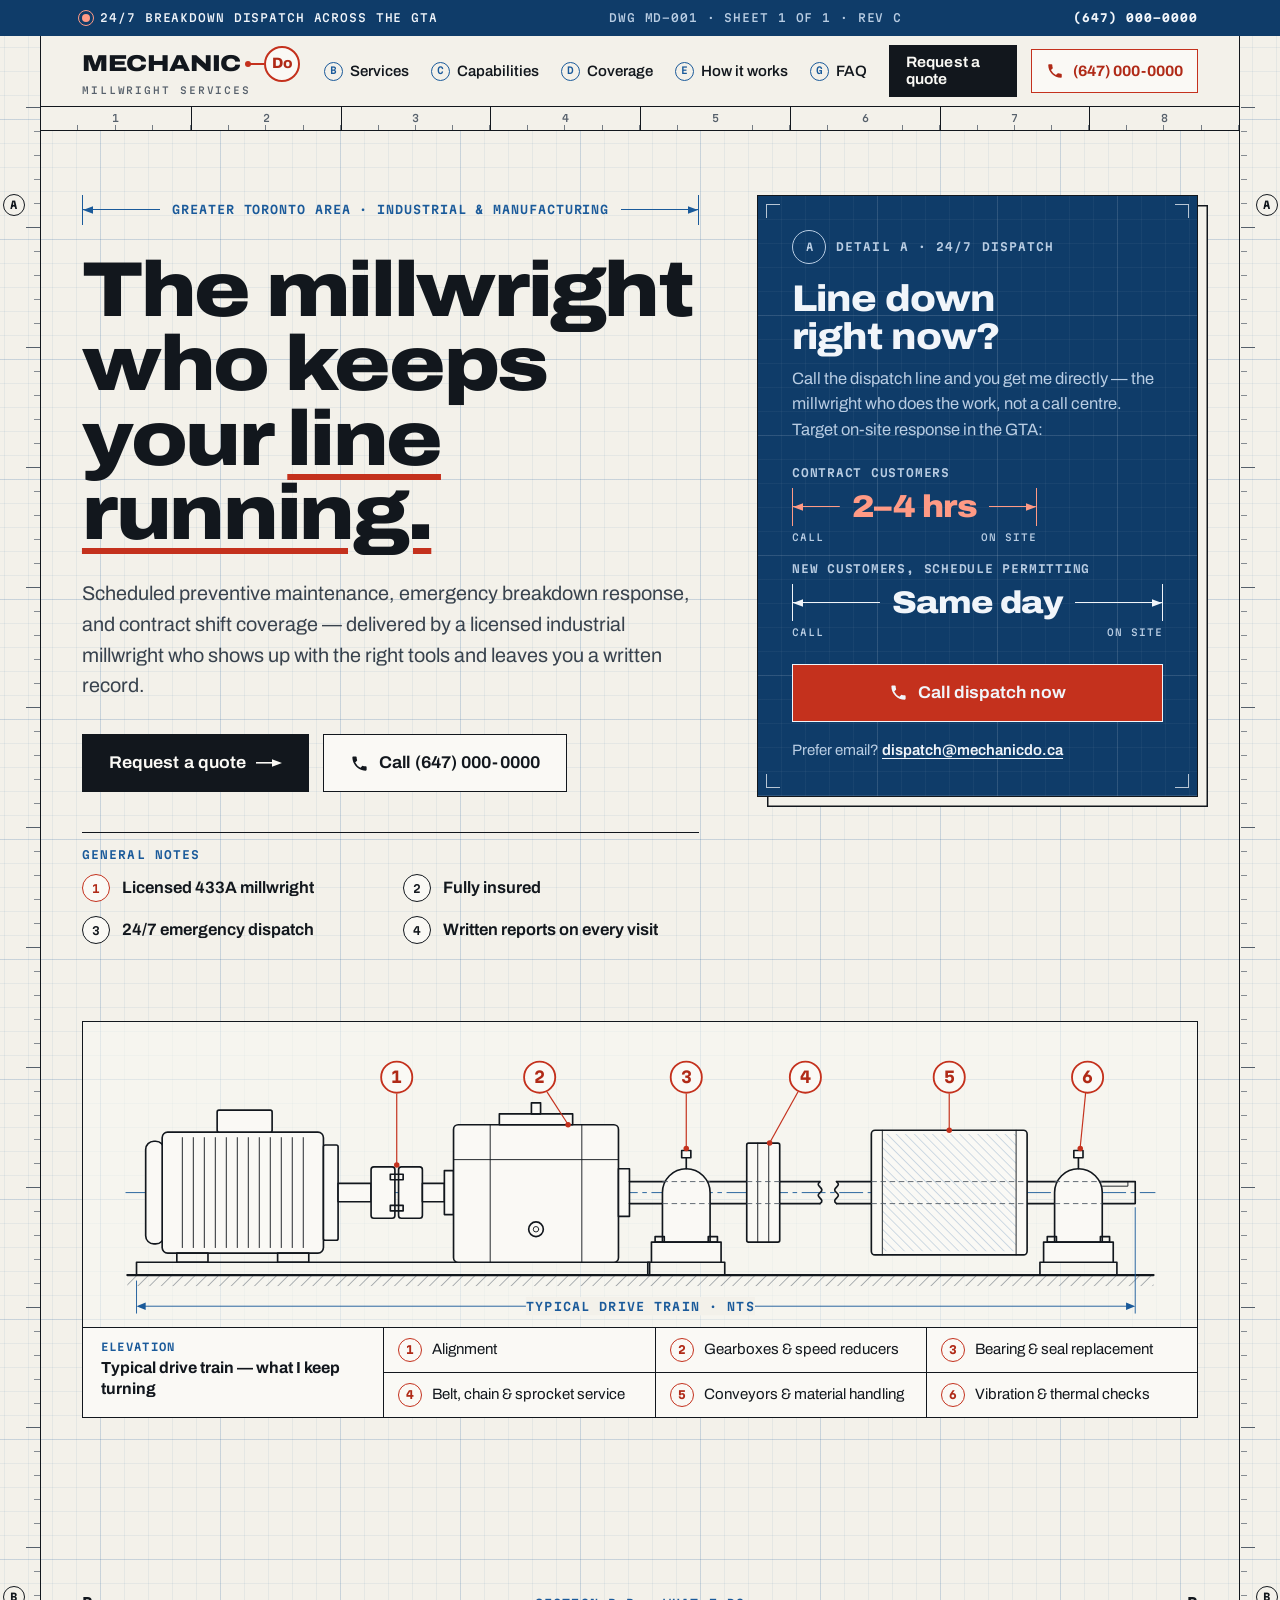
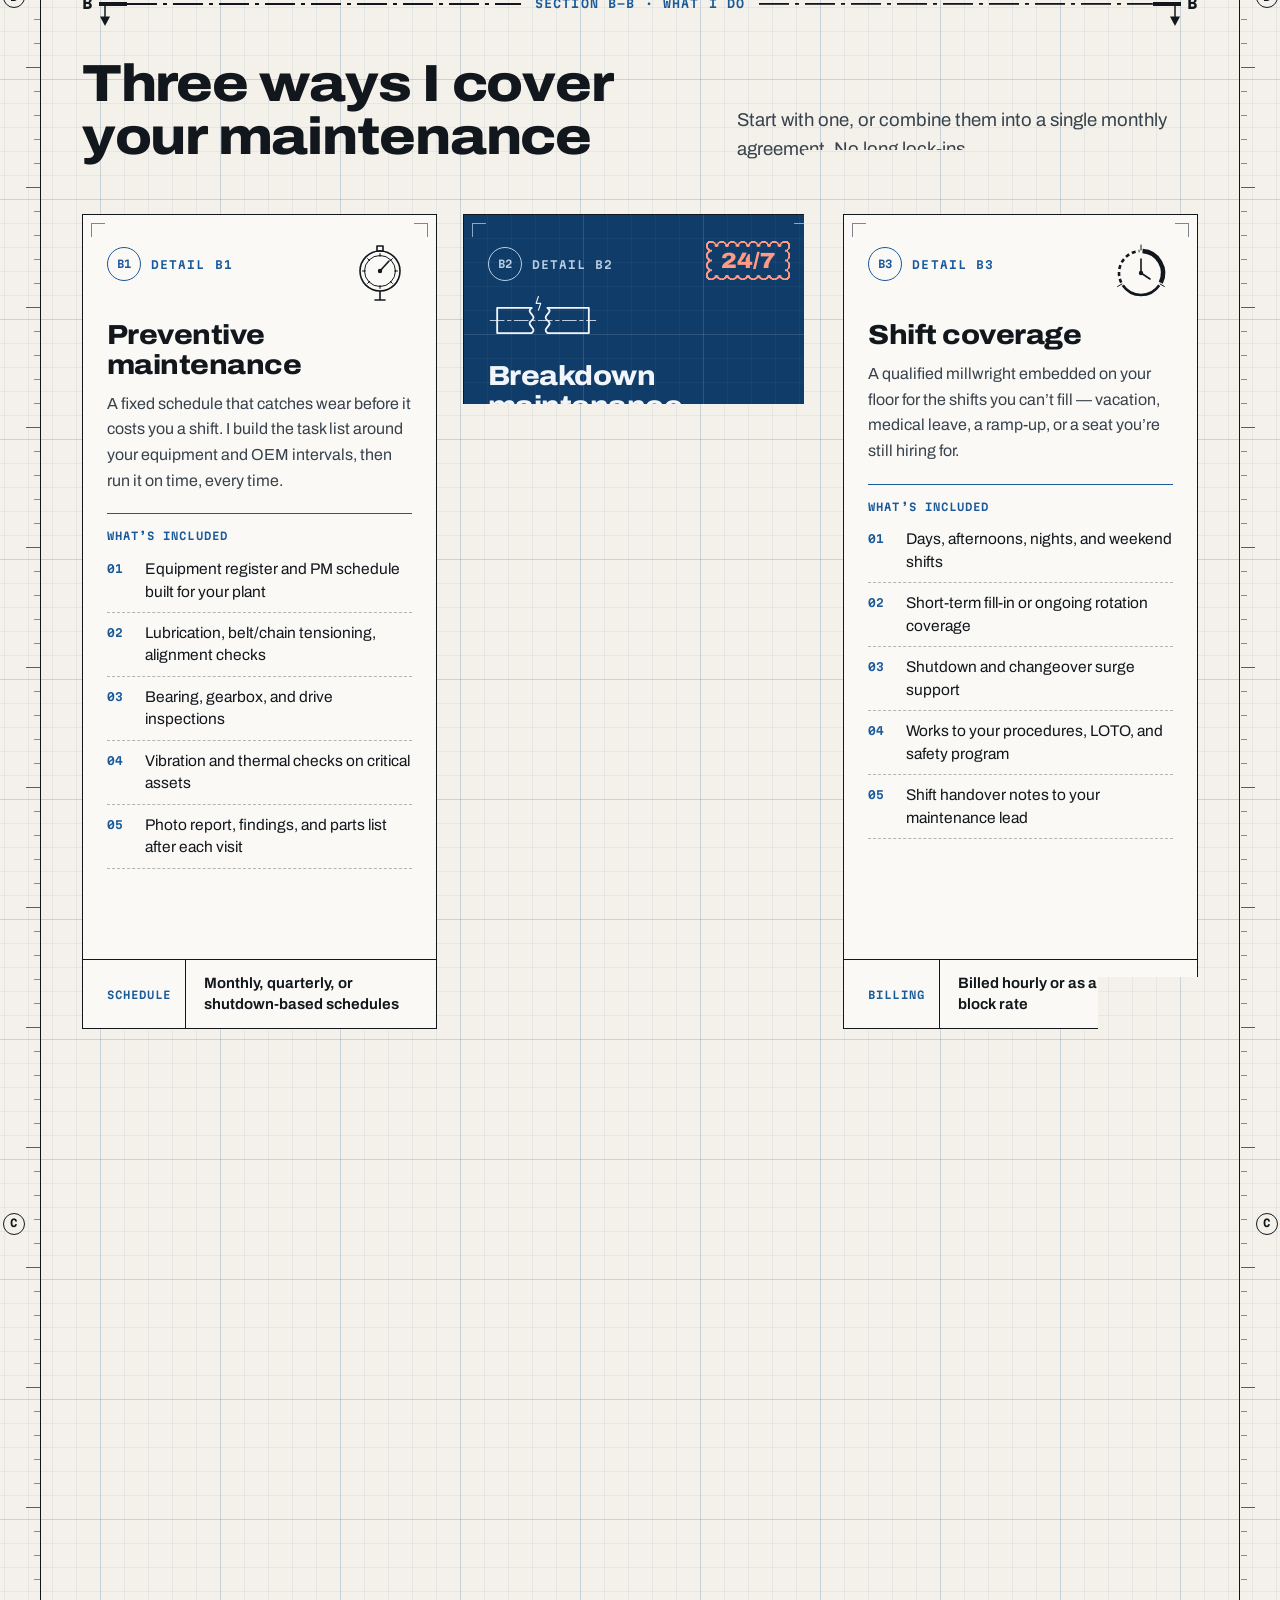
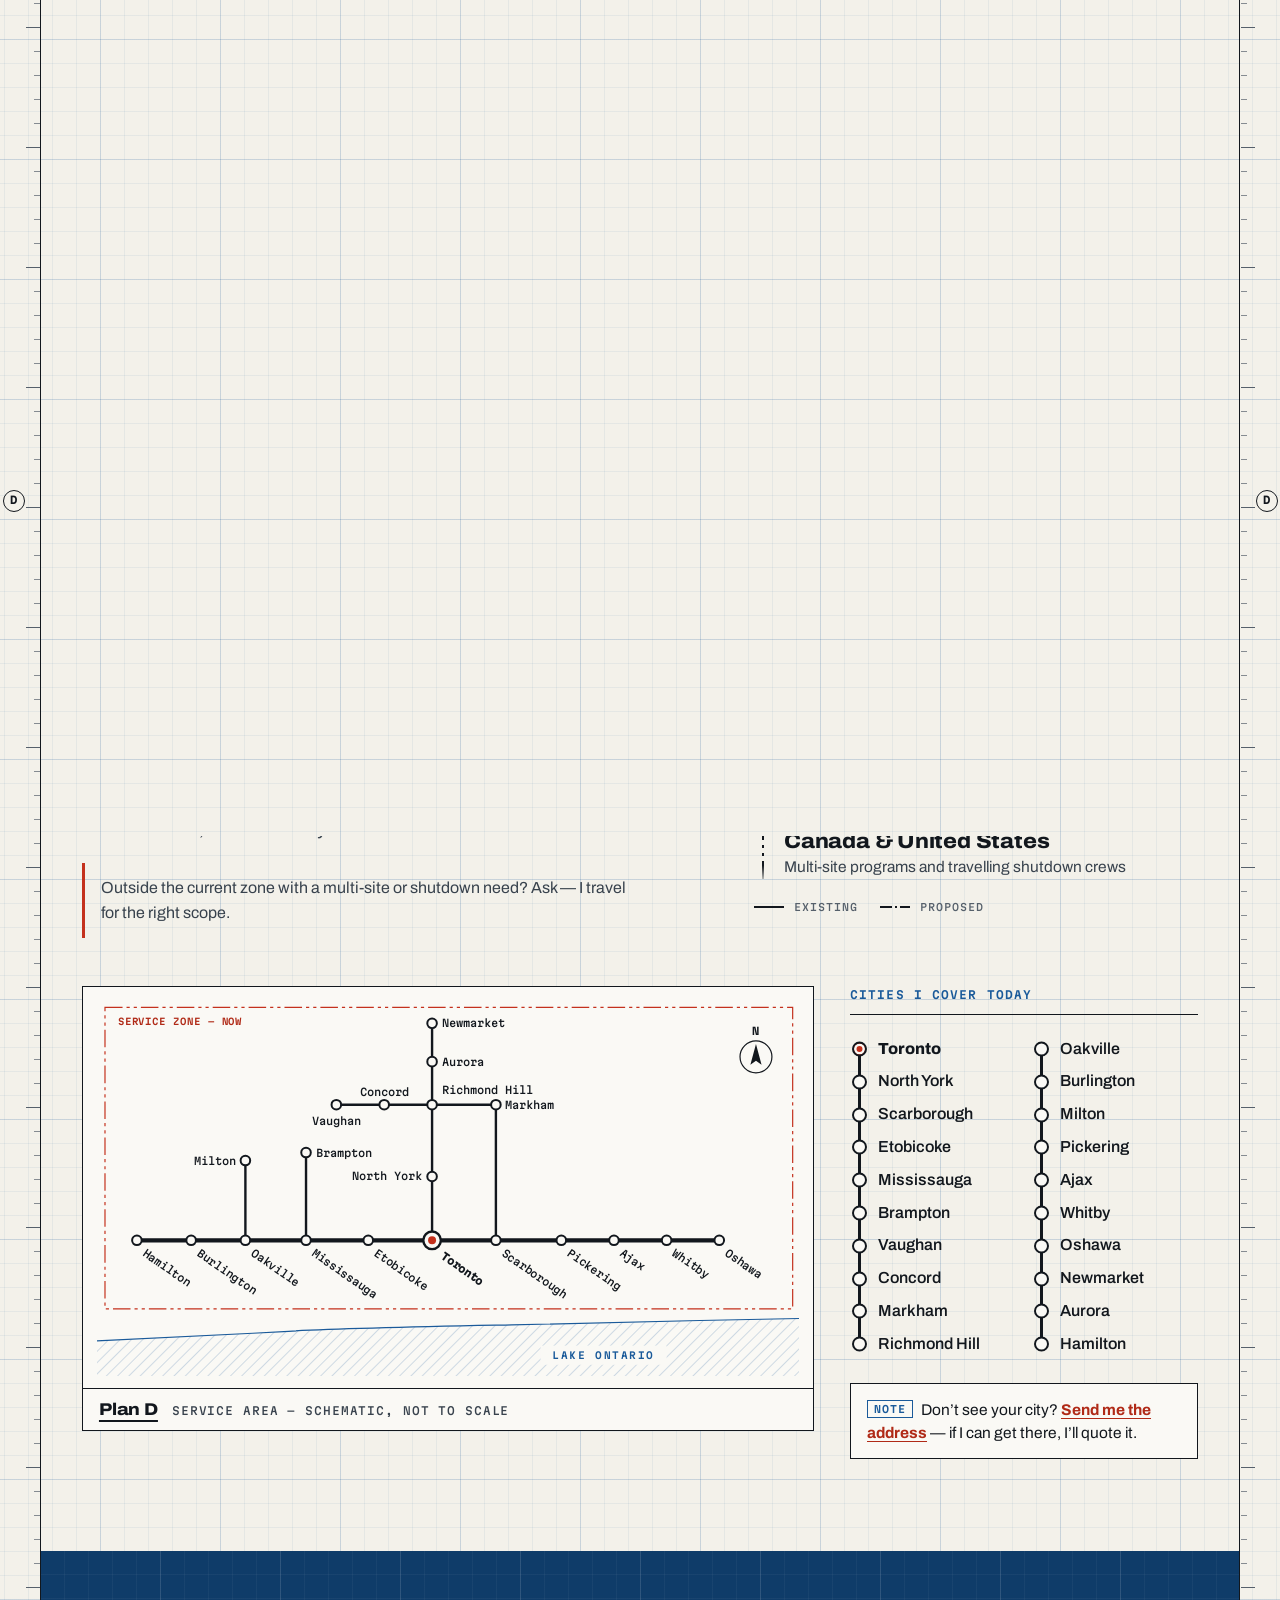
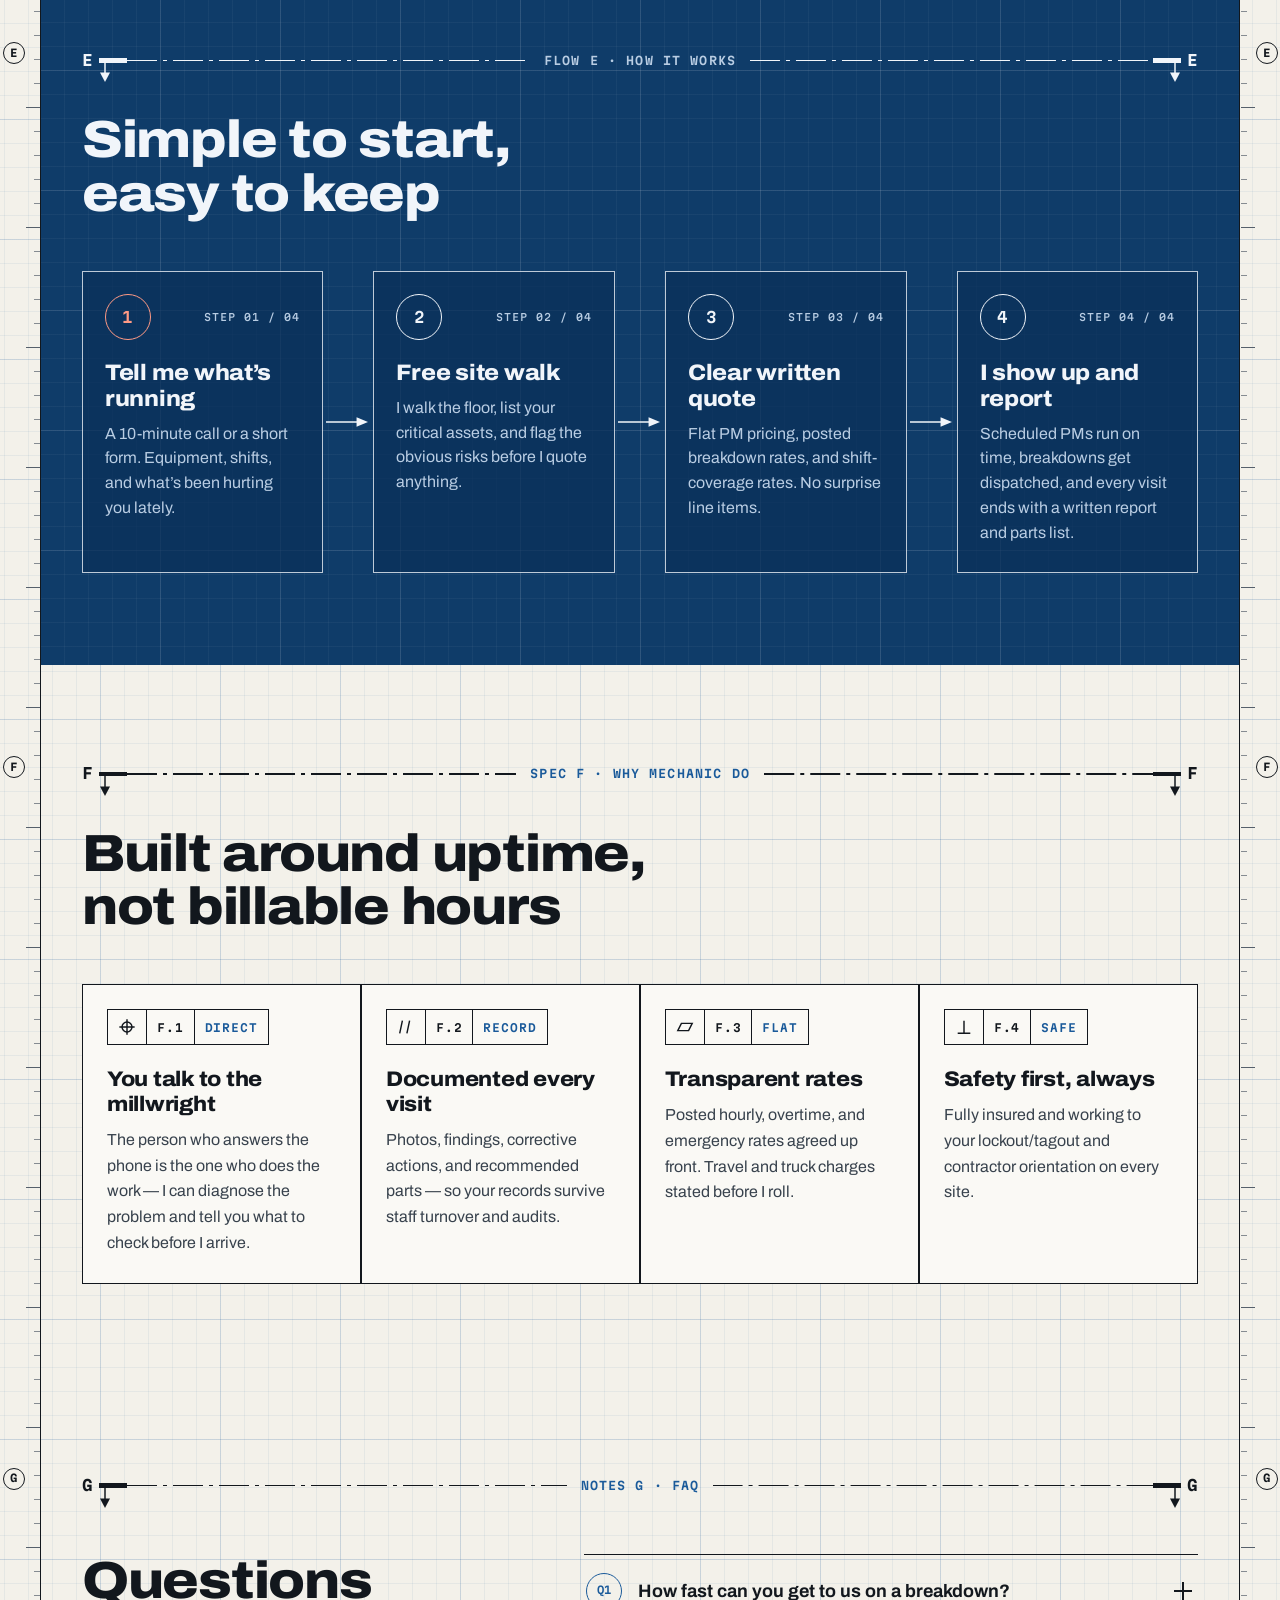
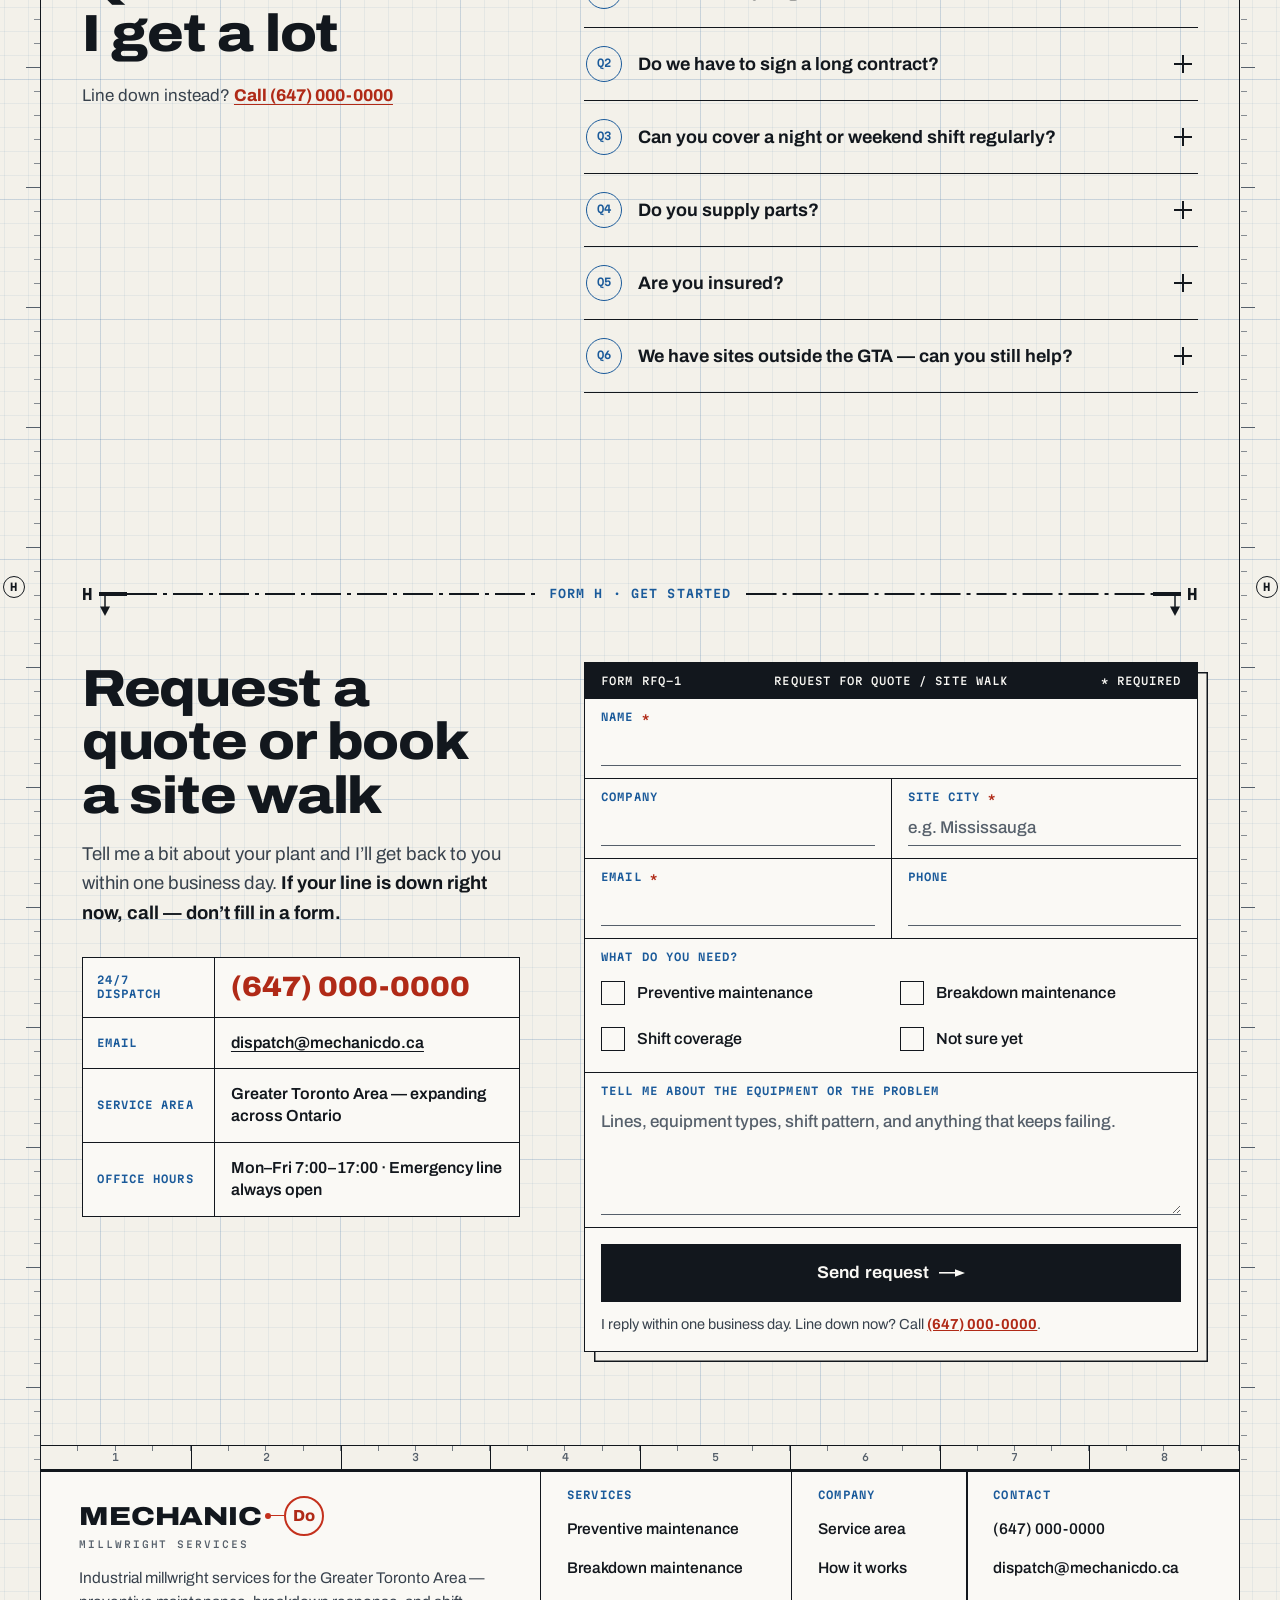
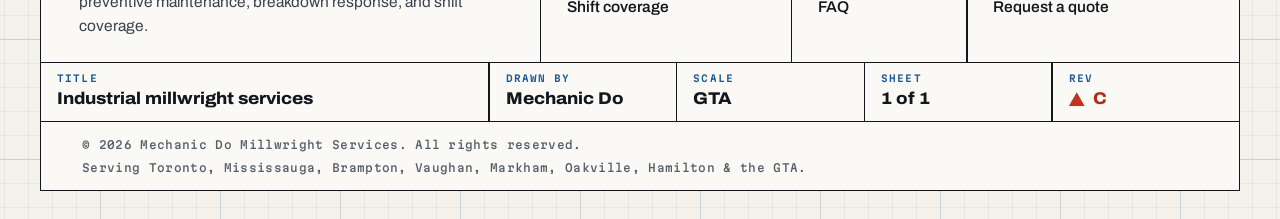
==== index.html @ 153efbbf "Serve the site at mechanicdo.ca Adds a CNAME file so GitHub Pages serves the site at mechanicdo.ca. " ====
<!DOCTYPE html>
<html lang="en">
<head>
<meta charset="utf-8">
<meta name="viewport" content="width=device-width, initial-scale=1">
<title>Mechanic Do | Industrial Millwright Services in the GTA</title>
<meta name="description" content="Licensed industrial millwright serving the Greater Toronto Area. Preventive maintenance programs, 24/7 breakdown response, and contract shift coverage for plants and production lines.">
<link rel="canonical" href="https://mechanicdo.ca/">

<!-- Open Graph / social -->
<meta property="og:type" content="website">
<meta property="og:title" content="Mechanic Do | Industrial Millwright Services in the GTA">
<meta property="og:description" content="Preventive maintenance, 24/7 breakdown response, and contract shift coverage for GTA plants and production lines.">
<meta property="og:url" content="https://mechanicdo.ca/">
<meta property="og:image" content="https://mechanicdo.ca/assets/img/og-image.svg">
<meta name="twitter:card" content="summary_large_image">
<meta name="theme-color" content="#0f3c69">

<link rel="icon" href="assets/img/favicon.svg" type="image/svg+xml">
<link rel="preload" href="assets/fonts/archivo-var.woff2" as="font" type="font/woff2" crossorigin>
<link rel="preload" href="assets/fonts/martian-mono-var.woff2" as="font" type="font/woff2" crossorigin>
<link rel="stylesheet" href="assets/css/styles.css">
<script>document.documentElement.classList.add('js');</script>

<!-- Local business structured data. Update NAP + hours before publishing. -->
<script type="application/ld+json">
{
  "@context": "https://schema.org",
  "@type": "ProfessionalService",
  "name": "Mechanic Do Millwright Services",
  "description": "Industrial millwright services: preventive maintenance, breakdown maintenance, and shift coverage.",
  "url": "https://mechanicdo.ca/",
  "telephone": "+1-647-000-0000",
  "email": "dispatch@mechanicdo.ca",
  "priceRange": "$$",
  "address": {
    "@type": "PostalAddress",
    "addressLocality": "Toronto",
    "addressRegion": "ON",
    "addressCountry": "CA"
  },
  "areaServed": [
    { "@type": "City", "name": "Toronto" },
    { "@type": "City", "name": "Mississauga" },
    { "@type": "City", "name": "Brampton" },
    { "@type": "City", "name": "Vaughan" },
    { "@type": "City", "name": "Markham" },
    { "@type": "City", "name": "Oakville" },
    { "@type": "City", "name": "Hamilton" },
    { "@type": "City", "name": "Oshawa" }
  ],
  "openingHoursSpecification": [{
    "@type": "OpeningHoursSpecification",
    "dayOfWeek": ["Monday","Tuesday","Wednesday","Thursday","Friday","Saturday","Sunday"],
    "opens": "00:00",
    "closes": "23:59",
    "description": "24/7 emergency breakdown dispatch"
  }]
}
</script>
</head>
<body>

<a class="skip-link" href="#main">Skip to content</a>

<!-- ============ TOP STRIP ============ -->
<div class="strip">
  <div class="strip__in">
    <p class="strip__msg"><span class="pulse" aria-hidden="true"></span>24/7 breakdown dispatch across the GTA</p>
    <p class="strip__dwg" aria-hidden="true">DWG MD-001 &middot; Sheet 1 of 1 &middot; Rev C</p>
    <a class="strip__tel" href="tel:+16470000000">(647) 000-0000</a>
  </div>
</div>

<!-- ============ HEADER ============ -->
<header class="hdr" id="siteHeader">
  <div class="hdr__in">
    <a class="brand" href="#top" aria-label="Mechanic Do home">
      <span class="brand__word">Mechanic</span>
      <span class="brand__leader" aria-hidden="true"></span>
      <span class="brand__balloon">Do</span>
      <span class="brand__sub">Millwright services</span>
    </a>

    <nav class="nav" id="siteNav" aria-label="Main">
      <a href="#services"><span class="nav__z" aria-hidden="true">B</span>Services</a>
      <a href="#capabilities"><span class="nav__z" aria-hidden="true">C</span>Capabilities</a>
      <a href="#coverage"><span class="nav__z" aria-hidden="true">D</span>Coverage</a>
      <a href="#process"><span class="nav__z" aria-hidden="true">E</span>How it works</a>
      <a href="#faq"><span class="nav__z" aria-hidden="true">G</span>FAQ</a>
      <a class="btn btn--ink btn--sm nav__cta" href="#quote">Request a quote</a>
    </nav>

    <a class="hdr__call" href="tel:+16470000000">
      <svg class="i-phone" viewBox="0 0 24 24" aria-hidden="true" focusable="false"><path d="M6.6 10.8a15.1 15.1 0 0 0 6.6 6.6l2.2-2.2c.3-.3.7-.4 1-.2 1.2.4 2.4.6 3.6.6.6 0 1 .4 1 1V20c0 .6-.4 1-1 1C10.7 21 3 13.3 3 4c0-.6.4-1 1-1h3.4c.6 0 1 .4 1 1 0 1.3.2 2.5.6 3.6.1.4 0 .8-.2 1l-2.2 2.2z"/></svg>
      <span class="hdr__call-lbl">Call</span>
      <span class="hdr__call-num">(647) 000-0000</span>
    </a>

    <button class="nav-toggle" id="navToggle" type="button" aria-expanded="false" aria-controls="siteNav" aria-label="Open menu">
      <span class="nav-toggle__bars" aria-hidden="true"><span></span><span></span><span></span></span>
    </button>
  </div>
</header>

<main id="main" class="sheet">

  <div class="ruler" aria-hidden="true">
    <span>1</span><span>2</span><span>3</span><span>4</span><span>5</span><span>6</span><span>7</span><span>8</span>
  </div>

  <!-- ================= A · HERO ================= -->
  <section class="hero zone" id="top" data-zone="A" aria-labelledby="hero-title">
    <div class="wrap">
      <div class="hero__grid">
        <div class="hero__copy">
          <p class="dimline"><span class="dimline__txt">Greater Toronto Area &middot; Industrial &amp; manufacturing</span></p>
          <h1 id="hero-title">The millwright who keeps your <span class="redline">line running.</span></h1>
          <p class="lede">
            Scheduled preventive maintenance, emergency breakdown response, and contract
            shift coverage &mdash; delivered by a licensed industrial millwright who shows up
            with the right tools and leaves you a written record.
          </p>
          <div class="hero__actions">
            <a class="btn btn--ink btn--lg" href="#quote">Request a quote <span class="btn__arw" aria-hidden="true"></span></a>
            <a class="btn btn--line btn--lg" href="tel:+16470000000">
              <svg class="i-phone" viewBox="0 0 24 24" aria-hidden="true" focusable="false"><path d="M6.6 10.8a15.1 15.1 0 0 0 6.6 6.6l2.2-2.2c.3-.3.7-.4 1-.2 1.2.4 2.4.6 3.6.6.6 0 1 .4 1 1V20c0 .6-.4 1-1 1C10.7 21 3 13.3 3 4c0-.6.4-1 1-1h3.4c.6 0 1 .4 1 1 0 1.3.2 2.5.6 3.6.1.4 0 .8-.2 1l-2.2 2.2z"/></svg>
              Call (647) 000-0000
            </a>
          </div>
        </div>

        <aside class="plate dispatch" aria-labelledby="dispatch-title">
          <span class="reg reg--tl" aria-hidden="true"></span><span class="reg reg--tr" aria-hidden="true"></span>
          <span class="reg reg--bl" aria-hidden="true"></span><span class="reg reg--br" aria-hidden="true"></span>
          <p class="viewtag"><span class="balloon balloon--sm" aria-hidden="true">A</span>Detail A &middot; 24/7 dispatch</p>
          <h2 id="dispatch-title">Line down right now?</h2>
          <p class="dispatch__txt">Call the dispatch line and you get me directly &mdash; the millwright who does the work, not a call centre. Target on-site response in the GTA:</p>

          <ul class="sla">
            <li class="sla__row sla__row--short">
              <span class="sla__who">Contract customers</span>
              <strong class="dim"><span class="dim__txt">2&ndash;4 hrs</span></strong>
              <span class="sla__ends" aria-hidden="true"><span>Call</span><span>On site</span></span>
            </li>
            <li class="sla__row">
              <span class="sla__who">New customers, schedule permitting</span>
              <strong class="dim"><span class="dim__txt">Same day</span></strong>
              <span class="sla__ends" aria-hidden="true"><span>Call</span><span>On site</span></span>
            </li>
          </ul>

          <a class="btn btn--red btn--block btn--lg" href="tel:+16470000000">
            <svg class="i-phone" viewBox="0 0 24 24" aria-hidden="true" focusable="false"><path d="M6.6 10.8a15.1 15.1 0 0 0 6.6 6.6l2.2-2.2c.3-.3.7-.4 1-.2 1.2.4 2.4.6 3.6.6.6 0 1 .4 1 1V20c0 .6-.4 1-1 1C10.7 21 3 13.3 3 4c0-.6.4-1 1-1h3.4c.6 0 1 .4 1 1 0 1.3.2 2.5.6 3.6.1.4 0 .8-.2 1l-2.2 2.2z"/></svg>
            Call dispatch now
          </a>
          <p class="dispatch__note">Prefer email? <a href="mailto:dispatch@mechanicdo.ca">dispatch@mechanicdo.ca</a></p>
        </aside>

        <div class="notes">
          <h2 class="notes__title">General notes</h2>
          <ol class="notes__list">
            <li><span class="balloon" aria-hidden="true">1</span>Licensed 433A millwright</li>
            <li><span class="balloon" aria-hidden="true">2</span>Fully insured</li>
            <li><span class="balloon" aria-hidden="true">3</span>24/7 emergency dispatch</li>
            <li><span class="balloon" aria-hidden="true">4</span>Written reports on every visit</li>
          </ol>
        </div>
      </div>

      <!-- General arrangement drawing -->
      <figure class="ga" data-plot>
        <div class="ga__draw">
          <svg class="ga__svg" viewBox="0 0 1160 300" aria-hidden="true" focusable="false">
            <defs>
              <pattern id="gaHatch" width="9" height="9" patternUnits="userSpaceOnUse" patternTransform="rotate(45)"><line x1="0" y1="0" x2="0" y2="9"/></pattern>
              <pattern id="gaLag" width="7" height="7" patternUnits="userSpaceOnUse" patternTransform="rotate(-45)"><line x1="0" y1="0" x2="0" y2="7"/></pattern>
            </defs>

            <!-- ground -->
            <rect class="ga__hatchfill" x="20" y="250" width="1120" height="12"/>
            <line class="p thk" pathLength="1" x1="20" y1="250" x2="1140" y2="250"/>

            <!-- centre line -->
            <line class="cl" x1="18" y1="160" x2="1142" y2="160"/>

            <!-- baseplate -->
            <rect class="p" pathLength="1" x="30" y="236" width="560" height="14"/>

            <!-- motor -->
            <rect class="p fill" pathLength="1" x="40" y="104" width="20" height="112" rx="9"/>
            <rect class="p fill" pathLength="1" x="58" y="94" width="176" height="132" rx="6"/>
            <path class="p thin" pathLength="1" d="M80 100v120M92 100v120M104 100v120M116 100v120M128 100v120M140 100v120M152 100v120M164 100v120M176 100v120M188 100v120M200 100v120M212 100v120"/>
            <rect class="p fill" pathLength="1" x="118" y="70" width="60" height="24" rx="2"/>
            <rect class="p fill" pathLength="1" x="234" y="108" width="16" height="104" rx="2"/>
            <rect class="p" pathLength="1" x="74" y="226" width="34" height="10"/>
            <rect class="p" pathLength="1" x="184" y="226" width="34" height="10"/>
            <rect class="p fill" pathLength="1" x="250" y="150" width="36" height="20"/>

            <!-- coupling -->
            <rect class="p fill" pathLength="1" x="286" y="132" width="26" height="56" rx="3"/>
            <rect class="p fill" pathLength="1" x="316" y="132" width="26" height="56" rx="3"/>
            <rect class="p" pathLength="1" x="307" y="140" width="14" height="6"/>
            <rect class="p" pathLength="1" x="307" y="174" width="14" height="6"/>
            <rect class="p fill" pathLength="1" x="342" y="150" width="24" height="20"/>

            <!-- gearbox -->
            <rect class="p fill" pathLength="1" x="366" y="136" width="10" height="48"/>
            <rect class="p fill" pathLength="1" x="376" y="86" width="180" height="150" rx="5"/>
            <rect class="p fill" pathLength="1" x="426" y="74" width="80" height="12"/>
            <rect class="p fill" pathLength="1" x="461" y="62" width="10" height="12"/>
            <path class="p thin" pathLength="1" d="M416 86v150M516 86v150M376 124h180"/>
            <circle class="p" pathLength="1" cx="466" cy="200" r="8"/>
            <circle class="p thin" pathLength="1" cx="466" cy="200" r="3"/>
            <rect class="p fill" pathLength="1" x="556" y="134" width="12" height="52"/>

            <!-- output shaft with break -->
            <path class="p" pathLength="1" d="M568 148H776M568 172H776"/>
            <path class="p" pathLength="1" d="M776 148c-7 5 7 7 0 12c-7 5 7 7 0 12"/>
            <path class="p" pathLength="1" d="M794 148c7 5-7 7 0 12c7 5-7 7 0 12"/>
            <path class="p" pathLength="1" d="M794 148H1120V172H794"/>
            <rect class="p thin" pathLength="1" x="1076" y="148" width="36" height="5"/>

            <!-- bearing 1 -->
            <rect class="p" pathLength="1" x="588" y="236" width="84" height="14"/>
            <path class="p fill" pathLength="1" d="M604 214V160a26 26 0 0 1 52 0V214Z"/>
            <rect class="p fill" pathLength="1" x="592" y="214" width="76" height="22"/>
            <path class="hid" d="M604 148H656M604 172H656"/>
            <path class="p" pathLength="1" d="M630 134V122"/>
            <rect class="p fill" pathLength="1" x="625" y="114" width="10" height="8"/>
            <rect class="p" pathLength="1" x="596" y="208" width="10" height="6"/>
            <rect class="p" pathLength="1" x="654" y="208" width="10" height="6"/>

            <!-- sprocket -->
            <rect class="p fill" pathLength="1" x="696" y="106" width="36" height="108" rx="2"/>
            <path class="p thin" pathLength="1" d="M708 106v108M720 106v108"/>
            <path class="hid" d="M696 148H732M696 172H732"/>

            <!-- head pulley / drum -->
            <rect class="p fill" pathLength="1" x="832" y="92" width="170" height="136" rx="4"/>
            <rect class="ga__lag" x="844" y="96" width="146" height="128"/>
            <path class="p thin" pathLength="1" d="M844 92v136M990 92v136"/>
            <path class="hid" d="M832 148H1002M832 172H1002"/>

            <!-- bearing 2 -->
            <rect class="p" pathLength="1" x="1016" y="236" width="84" height="14"/>
            <path class="p fill" pathLength="1" d="M1032 214V160a26 26 0 0 1 52 0V214Z"/>
            <rect class="p fill" pathLength="1" x="1020" y="214" width="76" height="22"/>
            <path class="hid" d="M1032 148H1084M1032 172H1084"/>
            <path class="p" pathLength="1" d="M1058 134V122"/>
            <rect class="p fill" pathLength="1" x="1053" y="114" width="10" height="8"/>
            <rect class="p" pathLength="1" x="1024" y="208" width="10" height="6"/>
            <rect class="p" pathLength="1" x="1082" y="208" width="10" height="6"/>

            <!-- overall dimension -->
            <path class="dimx" d="M30 256V292M1120 176V292"/>
            <path class="dimx" d="M36 284H1114"/>
            <path class="dimx arrowhead" d="M30 284l10-4v8zM1120 284l-10-4v8z"/>
            <rect class="ga__dimbg" x="455" y="274" width="250" height="20"/>
            <text class="ga__dimtxt" x="580" y="289" text-anchor="middle">TYPICAL DRIVE TRAIN &#183; NTS</text>

            <!-- balloons + leaders -->
            <g class="ga__balloons">
              <path class="lead" d="M314 52V128"/><circle class="dot" cx="314" cy="130" r="3"/>
              <circle class="bal" cx="314" cy="34" r="17"/><text x="314" y="40" text-anchor="middle">1</text>

              <path class="lead" d="M478 50L500 84"/><circle class="dot" cx="501" cy="86" r="3"/>
              <circle class="bal" cx="470" cy="34" r="17"/><text x="470" y="40" text-anchor="middle">2</text>

              <path class="lead" d="M630 52V110"/><circle class="dot" cx="630" cy="112" r="3"/>
              <circle class="bal" cx="630" cy="34" r="17"/><text x="630" y="40" text-anchor="middle">3</text>

              <path class="lead" d="M752 50L722 104"/><circle class="dot" cx="721" cy="106" r="3"/>
              <circle class="bal" cx="760" cy="34" r="17"/><text x="760" y="40" text-anchor="middle">4</text>

              <path class="lead" d="M917 52V90"/><circle class="dot" cx="917" cy="92" r="3"/>
              <circle class="bal" cx="917" cy="34" r="17"/><text x="917" y="40" text-anchor="middle">5</text>

              <path class="lead" d="M1066 50L1060 110"/><circle class="dot" cx="1060" cy="112" r="3"/>
              <circle class="bal" cx="1068" cy="34" r="17"/><text x="1068" y="40" text-anchor="middle">6</text>
            </g>
          </svg>
        </div>
        <figcaption class="ga__cap">
          <p class="ga__title"><span>Elevation</span> Typical drive train &mdash; what I keep turning</p>
          <ol class="ga__legend">
            <li>Alignment</li>
            <li>Gearboxes &amp; speed reducers</li>
            <li>Bearing &amp; seal replacement</li>
            <li>Belt, chain &amp; sprocket service</li>
            <li>Conveyors &amp; material handling</li>
            <li>Vibration &amp; thermal checks</li>
          </ol>
        </figcaption>
      </figure>
    </div>
  </section>

  <!-- ================= B · SERVICES ================= -->
  <section class="sec zone" id="services" data-zone="B" aria-labelledby="services-title">
    <div class="wrap">
      <header class="sec-head">
        <div class="cut"><span class="cut__end" aria-hidden="true">B</span><p class="cut__label">Section B&ndash;B &middot; What I do</p><span class="cut__end cut__end--r" aria-hidden="true">B</span></div>
        <div class="sec-head__row">
          <h2 id="services-title">Three ways I cover your maintenance</h2>
          <p class="sec-sub">Start with one, or combine them into a single monthly agreement. No long lock-ins.</p>
        </div>
      </header>

      <div class="sheets">
        <article class="sheet-card">
          <span class="reg reg--tl" aria-hidden="true"></span><span class="reg reg--tr" aria-hidden="true"></span>
          <div class="sheet-card__top">
            <p class="viewtag"><span class="balloon balloon--sm" aria-hidden="true">B1</span>Detail B1</p>
            <svg class="sheet-card__icon" viewBox="0 0 64 64" aria-hidden="true" focusable="false">
              <rect x="29" y="5" width="6" height="5"/>
              <circle cx="32" cy="30" r="20"/>
              <circle class="t" cx="32" cy="30" r="15.5"/>
              <path class="t" d="M32 12.5v3M32 44.5v3M14.5 30h3M46.5 30h3M19.6 17.6l2.1 2.1M42.3 40.3l2.1 2.1M44.4 17.6l-2.1 2.1M21.7 40.3l-2.1 2.1"/>
              <path d="M32 30l9-10"/>
              <circle class="f" cx="32" cy="30" r="2.2"/>
              <path d="M32 50v9M27 59h10"/>
            </svg>
          </div>
          <h3>Preventive maintenance</h3>
          <p>A fixed schedule that catches wear before it costs you a shift. I build the task list around your equipment and OEM intervals, then run it on time, every time.</p>
          <p class="incl">What&rsquo;s included</p>
          <ol class="ticks">
            <li>Equipment register and PM schedule built for your plant</li>
            <li>Lubrication, belt/chain tensioning, alignment checks</li>
            <li>Bearing, gearbox, and drive inspections</li>
            <li>Vibration and thermal checks on critical assets</li>
            <li>Photo report, findings, and parts list after each visit</li>
          </ol>
          <dl class="mini-tb">
            <dt>Schedule</dt>
            <dd>Monthly, quarterly, or shutdown-based schedules</dd>
          </dl>
        </article>

        <article class="sheet-card sheet-card--featured plate">
          <span class="reg reg--tl" aria-hidden="true"></span><span class="reg reg--tr" aria-hidden="true"></span>
          <div class="sheet-card__top">
            <p class="viewtag"><span class="balloon balloon--sm" aria-hidden="true">B2</span>Detail B2</p>
            <p class="flag cloud"><span>24/7</span></p>
          </div>
          <svg class="sheet-card__icon sheet-card__icon--wide" viewBox="0 0 96 48" aria-hidden="true" focusable="false">
            <path class="t cld" d="M2 24h92"/>
            <path d="M8 13h30M8 35h30M8 13v22"/>
            <path d="M38 13c-6 4 6 7 0 11c-6 4 6 7 0 11"/>
            <path d="M52 13c6 4-6 7 0 11c6 4-6 7 0 11"/>
            <path d="M52 13h36M52 35h36M88 13v22"/>
            <path class="t" d="M44 3l-2 6 4 0-2 6"/>
          </svg>
          <h3>Breakdown maintenance</h3>
          <p>When production stops, you get me on the phone immediately and on the road with a stocked truck. I diagnose, get you running, and tell you straight what it will take to keep it that way.</p>
          <p class="incl">What&rsquo;s included</p>
          <ol class="ticks">
            <li>24/7/365 dispatch &mdash; nights, weekends, holidays</li>
            <li>On-site diagnosis and emergency repair</li>
            <li>Bearing, shaft, coupling, and gearbox replacement</li>
            <li>Emergency welding, fabrication, and machining liaison</li>
            <li>Root-cause notes so the same failure doesn&rsquo;t repeat</li>
          </ol>
          <dl class="mini-tb">
            <dt>Priority</dt>
            <dd>Priority response for contract customers</dd>
          </dl>
        </article>

        <article class="sheet-card">
          <span class="reg reg--tl" aria-hidden="true"></span><span class="reg reg--tr" aria-hidden="true"></span>
          <div class="sheet-card__top">
            <p class="viewtag"><span class="balloon balloon--sm" aria-hidden="true">B3</span>Detail B3</p>
            <svg class="sheet-card__icon" viewBox="0 0 64 64" aria-hidden="true" focusable="false">
              <path class="w" d="M33.54 10.05A22 22 0 0 1 51.77 41.64"/>
              <path class="m" d="M50.24 44.3A22 22 0 0 1 13.76 44.3"/>
              <path class="d" d="M12.23 41.64A22 22 0 0 1 30.47 10.05"/>
              <path class="t" d="M32 4v5M55.4 45.5l-4.3-2.5M8.6 45.5l4.3-2.5"/>
              <path d="M32 32V18M32 32l9 6"/>
              <circle class="f" cx="32" cy="32" r="2.2"/>
            </svg>
          </div>
          <h3>Shift coverage</h3>
          <p>A qualified millwright embedded on your floor for the shifts you can&rsquo;t fill &mdash; vacation, medical leave, a ramp-up, or a seat you&rsquo;re still hiring for.</p>
          <p class="incl">What&rsquo;s included</p>
          <ol class="ticks">
            <li>Days, afternoons, nights, and weekend shifts</li>
            <li>Short-term fill-in or ongoing rotation coverage</li>
            <li>Shutdown and changeover surge support</li>
            <li>Works to your procedures, LOTO, and safety program</li>
            <li>Shift handover notes to your maintenance lead</li>
          </ol>
          <dl class="mini-tb">
            <dt>Billing</dt>
            <dd>Billed hourly or as a weekly block rate</dd>
          </dl>
        </article>
      </div>
    </div>
  </section>

  <!-- ================= C · CAPABILITIES ================= -->
  <section class="sec zone" id="capabilities" data-zone="C" aria-labelledby="caps-title">
    <div class="wrap">
      <header class="sec-head">
        <div class="cut"><span class="cut__end" aria-hidden="true">C</span><p class="cut__label">Schedule C &middot; Capabilities</p><span class="cut__end cut__end--r" aria-hidden="true">C</span></div>
        <div class="sec-head__row">
          <h2 id="caps-title">Equipment and work I handle</h2>
          <p class="sec-sub callout">If it turns, conveys, fills, or packages &mdash; I&rsquo;ve had my hands in it.</p>
        </div>
      </header>

      <div class="bom">
        <div class="bom__col">
          <h3 class="bom__h"><span class="bom__id" aria-hidden="true">C1</span>Equipment</h3>
          <div class="bom__cols" aria-hidden="true"><span>Item</span><span>Description</span></div>
          <ul class="bom__list">
            <li>Conveyors &amp; material handling</li>
            <li>Gearboxes &amp; speed reducers</li>
            <li>Pumps &amp; blowers</li>
            <li>Packaging &amp; filling lines</li>
            <li>Mixers</li>
            <li>Fans, dust collection &amp; HVAC drives</li>
            <li>Hydraulic &amp; pneumatic systems</li>
          </ul>
        </div>
        <div class="bom__col">
          <h3 class="bom__h"><span class="bom__id" aria-hidden="true">C2</span>Millwright work</h3>
          <div class="bom__cols" aria-hidden="true"><span>Item</span><span>Description</span></div>
          <ul class="bom__list">
            <li>Alignment</li>
            <li>Precision levelling &amp; machine setting</li>
            <li>Bearing &amp; seal replacement</li>
            <li>Belt, chain &amp; sprocket service</li>
            <li>Vibration &amp; thermal checks</li>
            <li>Rigging, moves &amp; installs</li>
            <li>MIG/TIG/stick welding &amp; fabrication</li>
            <li>Commissioning &amp; line relocations</li>
          </ul>
        </div>
        <div class="bom__col">
          <h3 class="bom__h"><span class="bom__id" aria-hidden="true">C3</span>Industries</h3>
          <div class="bom__cols" aria-hidden="true"><span>Item</span><span>Description</span></div>
          <ul class="bom__list">
            <li>Food &amp; beverage</li>
            <li>Plastics &amp; packaging</li>
            <li>Automotive</li>
            <li>Warehousing &amp; distribution</li>
            <li>Building products</li>
            <li>Printing &amp; converting</li>
            <li>Recycling &amp; aggregate</li>
            <li>General manufacturing</li>
          </ul>
        </div>
      </div>
    </div>
  </section>

  <!-- ================= D · COVERAGE ================= -->
  <section class="sec zone" id="coverage" data-zone="D" aria-labelledby="cov-title">
    <div class="wrap">
      <header class="sec-head">
        <div class="cut"><span class="cut__end" aria-hidden="true">D</span><p class="cut__label">Plan D &middot; Service area</p><span class="cut__end cut__end--r" aria-hidden="true">D</span></div>
      </header>

      <div class="cov">
        <div class="cov__copy">
          <h2 id="cov-title">Based in the GTA. Growing across North America.</h2>
          <p>
            Today I work out of the Greater Toronto Area, which keeps response
            times short and travel charges honest. As I add millwrights, I&rsquo;m expanding
            into the rest of Ontario, then nationally across Canada and into the United States.
          </p>
          <p class="muted">Outside the current zone with a multi-site or shutdown need? Ask &mdash; I travel for the right scope.</p>
        </div>

        <div class="cov__road">
          <h3 class="minor-h">Roadmap</h3>
          <ol class="road">
            <li class="road__item is-now">
              <span class="road__when cloud">Now</span>
              <strong>Greater Toronto Area</strong>
              <span class="road__what">Full PM, breakdown, and shift coverage</span>
            </li>
            <li class="road__item">
              <span class="road__when">Next</span>
              <strong>Southern Ontario</strong>
              <span class="road__what">Hamilton to Kitchener&ndash;Waterloo, Niagara, Barrie</span>
            </li>
            <li class="road__item">
              <span class="road__when">Then</span>
              <strong>Canada &amp; United States</strong>
              <span class="road__what">Multi-site programs and travelling shutdown crews</span>
            </li>
          </ol>
          <p class="legend" aria-hidden="true"><span class="legend__solid"></span>Existing <span class="legend__phantom"></span>Proposed</p>
        </div>

        <figure class="cov__plan" data-plot>
          <svg class="plan" viewBox="0 0 880 470" aria-hidden="true" focusable="false">
            <defs>
              <pattern id="lakeHatch" width="10" height="10" patternUnits="userSpaceOnUse" patternTransform="rotate(45)"><line x1="0" y1="0" x2="0" y2="10"/></pattern>
            </defs>
            <!-- lake -->
            <path class="plan__lake" d="M0 426C120 420 170 418 240 414S420 408 520 406S760 400 880 398V470H0Z"/>
            <path class="plan__shore" d="M0 426C120 420 170 418 240 414S420 408 520 406S760 400 880 398"/>
            <rect class="plan__lakebg" x="556" y="432" width="158" height="24"/>
            <text class="plan__lakelbl" x="635" y="449" text-anchor="middle">LAKE ONTARIO</text>

            <!-- zone boundary (phantom line) -->
            <rect class="plan__zone" x="10" y="8" width="862" height="378"/>
            <text class="plan__zonelbl" x="26" y="30">SERVICE ZONE &#8212; NOW</text>

            <!-- north arrow -->
            <g class="plan__north" transform="translate(826 70)">
              <circle r="20"/>
              <path d="M0-16L7 10 0 5-7 10Z"/>
              <text y="-27" text-anchor="middle">N</text>
            </g>

            <!-- lines -->
            <g class="plan__lines">
              <path class="trunk" pathLength="1" d="M50 300H780"/>
              <path pathLength="1" d="M186 300V200M262 300V190M500 300V130"/>
              <path pathLength="1" d="M420 300V28M300 130H500"/>
            </g>

            <!-- stations -->
            <g class="plan__st">
              <circle cx="50" cy="300" r="6"/><circle cx="118" cy="300" r="6"/><circle cx="186" cy="300" r="6"/><circle cx="262" cy="300" r="6"/><circle cx="340" cy="300" r="6"/><circle cx="500" cy="300" r="6"/><circle cx="582" cy="300" r="6"/><circle cx="648" cy="300" r="6"/><circle cx="714" cy="300" r="6"/><circle cx="780" cy="300" r="6"/><circle cx="186" cy="200" r="6"/><circle cx="262" cy="190" r="6"/><circle cx="420" cy="220" r="6"/><circle cx="300" cy="130" r="6"/><circle cx="360" cy="130" r="6"/><circle cx="420" cy="130" r="6"/><circle cx="500" cy="130" r="6"/><circle cx="420" cy="76" r="6"/><circle cx="420" cy="28" r="6"/>
            </g>
            <g class="plan__hub">
              <circle cx="420" cy="300" r="11"/><circle class="in" cx="420" cy="300" r="5"/>
            </g>

            <!-- labels -->
            <g class="plan__lbl">
              <text transform="translate(56 318) rotate(35)">Hamilton</text>
              <text transform="translate(124 318) rotate(35)">Burlington</text>
              <text transform="translate(192 318) rotate(35)">Oakville</text>
              <text transform="translate(268 318) rotate(35)">Mississauga</text>
              <text transform="translate(346 318) rotate(35)">Etobicoke</text>
              <text class="hub" transform="translate(430 322) rotate(35)">Toronto</text>
              <text transform="translate(506 318) rotate(35)">Scarborough</text>
              <text transform="translate(588 318) rotate(35)">Pickering</text>
              <text transform="translate(654 318) rotate(35)">Ajax</text>
              <text transform="translate(720 318) rotate(35)">Whitby</text>
              <text transform="translate(786 318) rotate(35)">Oshawa</text>
              <text x="174" y="205" text-anchor="end">Milton</text>
              <text x="274" y="195">Brampton</text>
              <text x="408" y="225" text-anchor="end">North York</text>
              <text x="300" y="156" text-anchor="middle">Vaughan</text>
              <text x="360" y="119" text-anchor="middle">Concord</text>
              <text x="432" y="117">Richmond Hill</text>
              <text x="512" y="135">Markham</text>
              <text x="432" y="81">Aurora</text>
              <text x="432" y="33">Newmarket</text>
            </g>
          </svg>
          <figcaption class="viewtitle"><span>Plan D</span> Service area &mdash; schematic, not to scale</figcaption>
        </figure>

        <div class="cov__cities">
          <h3 class="minor-h">Cities I cover today</h3>
          <ul class="stations">
            <li>Toronto</li><li>North York</li><li>Scarborough</li><li>Etobicoke</li>
            <li>Mississauga</li><li>Brampton</li><li>Vaughan</li><li>Concord</li>
            <li>Markham</li><li>Richmond Hill</li><li>Oakville</li><li>Burlington</li>
            <li>Milton</li><li>Pickering</li><li>Ajax</li><li>Whitby</li>
            <li>Oshawa</li><li>Newmarket</li><li>Aurora</li><li>Hamilton</li>
          </ul>
          <p class="cov__note"><span class="cov__note-tag" aria-hidden="true">Note</span>Don&rsquo;t see your city? <a href="#quote">Send me the address</a> &mdash; if I can get there, I&rsquo;ll quote it.</p>
        </div>
      </div>
    </div>
  </section>

  <!-- ================= E · PROCESS ================= -->
  <section class="sec sec--plate plate zone" id="process" data-zone="E" aria-labelledby="process-title">
    <div class="wrap">
      <header class="sec-head">
        <div class="cut"><span class="cut__end" aria-hidden="true">E</span><p class="cut__label">Flow E &middot; How it works</p><span class="cut__end cut__end--r" aria-hidden="true">E</span></div>
        <div class="sec-head__row">
          <h2 id="process-title">Simple to start, easy to keep</h2>
        </div>
      </header>

      <ol class="flow">
        <li class="flow__step">
          <span class="flow__n" aria-hidden="true"><span class="balloon balloon--lg">1</span><span class="flow__of">Step 01 / 04</span></span>
          <h3>Tell me what&rsquo;s running</h3>
          <p>A 10-minute call or a short form. Equipment, shifts, and what&rsquo;s been hurting you lately.</p>
        </li>
        <li class="flow__step">
          <span class="flow__n" aria-hidden="true"><span class="balloon balloon--lg">2</span><span class="flow__of">Step 02 / 04</span></span>
          <h3>Free site walk</h3>
          <p>I walk the floor, list your critical assets, and flag the obvious risks before I quote anything.</p>
        </li>
        <li class="flow__step">
          <span class="flow__n" aria-hidden="true"><span class="balloon balloon--lg">3</span><span class="flow__of">Step 03 / 04</span></span>
          <h3>Clear written quote</h3>
          <p>Flat PM pricing, posted breakdown rates, and shift-coverage rates. No surprise line items.</p>
        </li>
        <li class="flow__step">
          <span class="flow__n" aria-hidden="true"><span class="balloon balloon--lg">4</span><span class="flow__of">Step 04 / 04</span></span>
          <h3>I show up and report</h3>
          <p>Scheduled PMs run on time, breakdowns get dispatched, and every visit ends with a written report and parts list.</p>
        </li>
      </ol>
    </div>
  </section>

  <!-- ================= F · WHY ================= -->
  <section class="sec zone" id="why" data-zone="F" aria-labelledby="why-title">
    <div class="wrap">
      <header class="sec-head">
        <div class="cut"><span class="cut__end" aria-hidden="true">F</span><p class="cut__label">Spec F &middot; Why Mechanic Do</p><span class="cut__end cut__end--r" aria-hidden="true">F</span></div>
        <div class="sec-head__row">
          <h2 id="why-title">Built around uptime, not billable hours</h2>
        </div>
      </header>

      <div class="spec">
        <article class="spec__item">
          <p class="fcf" aria-hidden="true">
            <span class="fcf__c"><svg viewBox="0 0 20 20" focusable="false"><circle cx="10" cy="10" r="5.5"/><path d="M10 1.5v17M1.5 10h17"/></svg></span>
            <span class="fcf__c">F.1</span><span class="fcf__c">Direct</span>
          </p>
          <h3>You talk to the millwright</h3>
          <p>The person who answers the phone is the one who does the work &mdash; I can diagnose the problem and tell you what to check before I arrive.</p>
        </article>
        <article class="spec__item">
          <p class="fcf" aria-hidden="true">
            <span class="fcf__c"><svg viewBox="0 0 20 20" focusable="false"><path d="M6 3 3 17M14 3l-3 14"/></svg></span>
            <span class="fcf__c">F.2</span><span class="fcf__c">Record</span>
          </p>
          <h3>Documented every visit</h3>
          <p>Photos, findings, corrective actions, and recommended parts &mdash; so your records survive staff turnover and audits.</p>
        </article>
        <article class="spec__item">
          <p class="fcf" aria-hidden="true">
            <span class="fcf__c"><svg viewBox="0 0 20 20" focusable="false"><path d="M6 6h12L14 14H2Z"/></svg></span>
            <span class="fcf__c">F.3</span><span class="fcf__c">Flat</span>
          </p>
          <h3>Transparent rates</h3>
          <p>Posted hourly, overtime, and emergency rates agreed up front. Travel and truck charges stated before I roll.</p>
        </article>
        <article class="spec__item">
          <p class="fcf" aria-hidden="true">
            <span class="fcf__c"><svg viewBox="0 0 20 20" focusable="false"><path d="M10 3v14M3 17h14"/></svg></span>
            <span class="fcf__c">F.4</span><span class="fcf__c">Safe</span>
          </p>
          <h3>Safety first, always</h3>
          <p>Fully insured and working to your lockout/tagout and contractor orientation on every site.</p>
        </article>
      </div>
    </div>
  </section>

  <!-- ================= G · FAQ ================= -->
  <section class="sec zone" id="faq" data-zone="G" aria-labelledby="faq-title">
    <div class="wrap">
      <header class="sec-head">
        <div class="cut"><span class="cut__end" aria-hidden="true">G</span><p class="cut__label">Notes G &middot; FAQ</p><span class="cut__end cut__end--r" aria-hidden="true">G</span></div>
      </header>

      <div class="faq-grid">
        <div class="faq-grid__head">
          <h2 id="faq-title">Questions I get a lot</h2>
          <p class="faq-grid__call">Line down instead? <a href="tel:+16470000000">Call (647) 000-0000</a></p>
        </div>

        <div class="faq">
          <details class="qa">
            <summary><span class="qa__n" aria-hidden="true">Q1</span><span class="qa__q">How fast can you get to us on a breakdown?</span><span class="qa__x" aria-hidden="true"></span></summary>
            <div class="qa__a"><p>Contract customers in the GTA get priority dispatch, with a target of 2&ndash;4 hours on site. For new customers I&rsquo;ll be straight with you on the phone about the soonest I can get there &mdash; often the same day.</p></div>
          </details>
          <details class="qa">
            <summary><span class="qa__n" aria-hidden="true">Q2</span><span class="qa__q">Do we have to sign a long contract?</span><span class="qa__x" aria-hidden="true"></span></summary>
            <div class="qa__a"><p>No. Preventive maintenance runs on a simple monthly agreement you can cancel with 30 days&rsquo; notice, and breakdown or shift work can be booked purely as needed.</p></div>
          </details>
          <details class="qa">
            <summary><span class="qa__n" aria-hidden="true">Q3</span><span class="qa__q">Can you cover a night or weekend shift regularly?</span><span class="qa__x" aria-hidden="true"></span></summary>
            <div class="qa__a"><p>Yes. Shift coverage is available on days, afternoons, nights, and weekends &mdash; as a one-off fill-in or an ongoing rotation while you recruit.</p></div>
          </details>
          <details class="qa">
            <summary><span class="qa__n" aria-hidden="true">Q4</span><span class="qa__q">Do you supply parts?</span><span class="qa__x" aria-hidden="true"></span></summary>
            <div class="qa__a"><p>I can source and supply parts, or install parts you&rsquo;ve already stocked. Either way you get the part numbers in writing so you can build a critical spares list.</p></div>
          </details>
          <details class="qa">
            <summary><span class="qa__n" aria-hidden="true">Q5</span><span class="qa__q">Are you insured?</span><span class="qa__x" aria-hidden="true"></span></summary>
            <div class="qa__a"><p>Yes. I carry commercial general liability insurance, and I&rsquo;ll send certificates and complete your contractor pre-qualification before the first visit.</p></div>
          </details>
          <details class="qa">
            <summary><span class="qa__n" aria-hidden="true">Q6</span><span class="qa__q">We have sites outside the GTA &mdash; can you still help?</span><span class="qa__x" aria-hidden="true"></span></summary>
            <div class="qa__a"><p>Often, yes. I&rsquo;m expanding through Southern Ontario and then across Canada and the US. For multi-site programs and shutdowns I already travel &mdash; send me the locations and I&rsquo;ll tell you honestly what I can cover.</p></div>
          </details>
        </div>
      </div>
    </div>
  </section>

  <!-- ================= H · QUOTE ================= -->
  <section class="sec sec--quote zone" id="quote" data-zone="H" aria-labelledby="quote-title">
    <div class="wrap">
      <header class="sec-head">
        <div class="cut"><span class="cut__end" aria-hidden="true">H</span><p class="cut__label">Form H &middot; Get started</p><span class="cut__end cut__end--r" aria-hidden="true">H</span></div>
      </header>

      <div class="quote">
        <div class="quote__copy">
          <h2 id="quote-title">Request a quote or book a site walk</h2>
          <p>Tell me a bit about your plant and I&rsquo;ll get back to you within one business day. <strong>If your line is down right now, call &mdash; don&rsquo;t fill in a form.</strong></p>

          <ul class="contact">
            <li>
              <span class="contact__k">24/7 dispatch</span>
              <a class="contact__v contact__v--big" href="tel:+16470000000">(647) 000-0000</a>
            </li>
            <li>
              <span class="contact__k">Email</span>
              <a class="contact__v" href="mailto:dispatch@mechanicdo.ca">dispatch@mechanicdo.ca</a>
            </li>
            <li>
              <span class="contact__k">Service area</span>
              <span class="contact__v">Greater Toronto Area &mdash; expanding across Ontario</span>
            </li>
            <li>
              <span class="contact__k">Office hours</span>
              <span class="contact__v">Mon&ndash;Fri 7:00&ndash;17:00 &middot; Emergency line always open</span>
            </li>
          </ul>
        </div>

        <form class="rfq" id="quoteForm" novalidate>
          <div class="rfq__head" aria-hidden="true">
            <span>Form RFQ-1</span><span>Request for quote / site walk</span><span>* Required</span>
          </div>
          <div class="rfq__grid">
            <div class="cell cell--full">
              <label for="name">Name <span class="req" aria-hidden="true">*</span></label>
              <input type="text" id="name" name="name" autocomplete="name" required>
            </div>
            <div class="cell">
              <label for="company">Company</label>
              <input type="text" id="company" name="company" autocomplete="organization">
            </div>
            <div class="cell">
              <label for="city">Site city <span class="req" aria-hidden="true">*</span></label>
              <input type="text" id="city" name="city" autocomplete="address-level2" placeholder="e.g. Mississauga" required>
            </div>
            <div class="cell">
              <label for="email">Email <span class="req" aria-hidden="true">*</span></label>
              <input type="email" id="email" name="email" autocomplete="email" required>
            </div>
            <div class="cell">
              <label for="phone">Phone</label>
              <input type="tel" id="phone" name="phone" autocomplete="tel">
            </div>
            <fieldset class="cell cell--full">
              <legend>What do you need?</legend>
              <div class="checks">
                <label class="check"><input type="checkbox" name="service" value="Preventive maintenance"><span class="check__box" aria-hidden="true"></span>Preventive maintenance</label>
                <label class="check"><input type="checkbox" name="service" value="Breakdown maintenance"><span class="check__box" aria-hidden="true"></span>Breakdown maintenance</label>
                <label class="check"><input type="checkbox" name="service" value="Shift coverage"><span class="check__box" aria-hidden="true"></span>Shift coverage</label>
                <label class="check"><input type="checkbox" name="service" value="Not sure yet"><span class="check__box" aria-hidden="true"></span>Not sure yet</label>
              </div>
            </fieldset>
            <div class="cell cell--full">
              <label for="message">Tell me about the equipment or the problem</label>
              <textarea id="message" name="message" rows="4" placeholder="Lines, equipment types, shift pattern, and anything that keeps failing."></textarea>
            </div>
          </div>

          <!-- Honeypot: hidden from people, tempting to bots -->
          <div class="hp" aria-hidden="true">
            <label for="company_website">Leave this field empty</label>
            <input type="text" id="company_website" name="company_website" tabindex="-1" autocomplete="off">
          </div>

          <div class="rfq__foot">
            <button class="btn btn--ink btn--block btn--lg" type="submit">Send request <span class="btn__arw" aria-hidden="true"></span></button>
            <p class="form-note" id="formNote" role="status">I reply within one business day. Line down now? Call <a href="tel:+16470000000">(647) 000-0000</a>.</p>
          </div>
        </form>
      </div>
    </div>
  </section>

  <div class="ruler ruler--bottom" aria-hidden="true">
    <span>1</span><span>2</span><span>3</span><span>4</span><span>5</span><span>6</span><span>7</span><span>8</span>
  </div>
</main>

<!-- ============ FOOTER / TITLE BLOCK ============ -->
<footer class="tb">
  <h2 class="sr-only">Site information</h2>
  <div class="tb__grid">
    <div class="tb__brand">
      <span class="brand brand--foot">
        <span class="brand__word">Mechanic</span>
        <span class="brand__leader" aria-hidden="true"></span>
        <span class="brand__balloon">Do</span>
        <span class="brand__sub">Millwright services</span>
      </span>
      <p>Industrial millwright services for the Greater Toronto Area &mdash; preventive maintenance, breakdown response, and shift coverage.</p>
    </div>
    <nav class="tb__nav" aria-label="Footer">
      <div class="tb__col">
        <h3>Services</h3>
        <a href="#services">Preventive maintenance</a>
        <a href="#services">Breakdown maintenance</a>
        <a href="#services">Shift coverage</a>
      </div>
      <div class="tb__col">
        <h3>Company</h3>
        <a href="#coverage">Service area</a>
        <a href="#process">How it works</a>
        <a href="#faq">FAQ</a>
      </div>
      <div class="tb__col">
        <h3>Contact</h3>
        <a href="tel:+16470000000">(647) 000-0000</a>
        <a href="mailto:dispatch@mechanicdo.ca">dispatch@mechanicdo.ca</a>
        <a href="#quote">Request a quote</a>
      </div>
    </nav>
    <dl class="tb__meta" aria-hidden="true">
      <div class="tb__m tb__m--title"><dt>Title</dt><dd>Industrial millwright services</dd></div>
      <div class="tb__m"><dt>Drawn by</dt><dd>Mechanic Do</dd></div>
      <div class="tb__m"><dt>Scale</dt><dd>GTA</dd></div>
      <div class="tb__m"><dt>Sheet</dt><dd>1 of 1</dd></div>
      <div class="tb__m tb__m--rev"><dt>Rev</dt><dd>C</dd></div>
    </dl>
  </div>
  <div class="tb__legal">
    <p>&copy; <span id="year">2026</span> Mechanic Do Millwright Services. All rights reserved.</p>
    <p>Serving Toronto, Mississauga, Brampton, Vaughan, Markham, Oakville, Hamilton &amp; the GTA.</p>
  </div>
</footer>

<a class="callbar" href="tel:+16470000000">
  <svg class="i-phone" viewBox="0 0 24 24" aria-hidden="true" focusable="false"><path d="M6.6 10.8a15.1 15.1 0 0 0 6.6 6.6l2.2-2.2c.3-.3.7-.4 1-.2 1.2.4 2.4.6 3.6.6.6 0 1 .4 1 1V20c0 .6-.4 1-1 1C10.7 21 3 13.3 3 4c0-.6.4-1 1-1h3.4c.6 0 1 .4 1 1 0 1.3.2 2.5.6 3.6.1.4 0 .8-.2 1l-2.2 2.2z"/></svg>
  <span class="callbar__lbl"><span class="callbar__pre">Line down? </span>Call 24/7</span>
  <span class="callbar__num">(647) 000-0000</span>
</a>

<script src="assets/js/main.js" defer></script>
</body>
</html>
---- assets/css/styles.css ----
/* ==================================================================
   Mechanic Do — "Drafting Table"
   The page is one engineering drawing: drafting-paper ground, a
   hairline construction grid, ruler rails with zone letters,
   cutting-plane section markers, blueprint detail plates, redline
   balloons and a title block footer.
   Plain CSS, no build step. All paths relative (served from a subpath).
   ================================================================== */

/* ---------- Fonts (self-hosted, variable) ---------- */
@font-face {
  font-family: "Archivo";
  src: url("../fonts/archivo-var.woff2") format("woff2");
  font-weight: 100 900;
  font-stretch: 62% 125%;
  font-style: normal;
  font-display: swap;
}
@font-face {
  font-family: "Martian Mono";
  src: url("../fonts/martian-mono-var.woff2") format("woff2");
  font-weight: 100 800;
  font-stretch: 75% 112.5%;
  font-style: normal;
  font-display: swap;
}

/* ---------- Tokens ---------- */
:root {
  --paper: #f3f1ea;        /* drafting paper */
  --paper-hi: #faf9f5;     /* a fresh sheet laid on the table */
  --ink: #12171d;          /* object lines + body text */
  --ink-2: #38424d;        /* secondary text   (9.4:1 on paper) */
  --ink-3: #56606b;        /* tertiary text    (5.6:1 on paper) */
  --cyan: #1a5a9a;         /* annotation ink   (6.2:1 on paper) */
  --grid-1: rgba(26, 90, 154, .065);
  --grid-2: rgba(26, 90, 154, .14);

  --blue: #0f3c69;         /* blueprint plate */
  --blue-2: #0b3059;
  --on-blue: #f1f5fa;      /* 10.3:1 on plate */
  --on-blue-2: #b9cde3;    /* 6.9:1 on plate */
  --blue-line: rgba(241, 245, 250, .78);

  --red: #c4311d;          /* redline markup   (white text 5.5:1) */
  --red-ink: #b02a17;      /* redline text     (5.8:1 on paper) */
  --red-lt: #ff9a85;       /* redline on plate (5.5:1) */
  --ok: #1e6b3c;

  --focus: #1a5a9a;
  --rail: 40px;
  --pad: clamp(12px, 3.2vw, 48px);
  --maxw: 1240px;
  --hdr-h: 70px;
  --sec-pad: clamp(56px, 7.2vw, 100px);

  --f-sans: "Archivo", "Helvetica Neue", Arial, system-ui, sans-serif;
  --f-mono: "Martian Mono", ui-monospace, "SFMono-Regular", Menlo, Consolas, monospace;

  --arw-l: url("data:image/svg+xml,%3Csvg xmlns='http://www.w3.org/2000/svg' viewBox='0 0 10 10'%3E%3Cpath d='M0 5 10 1.2v7.6z'/%3E%3C/svg%3E");
  --arw-r: url("data:image/svg+xml,%3Csvg xmlns='http://www.w3.org/2000/svg' viewBox='0 0 10 10'%3E%3Cpath d='M10 5 0 1.2v7.6z'/%3E%3C/svg%3E");
  --arw-d: url("data:image/svg+xml,%3Csvg xmlns='http://www.w3.org/2000/svg' viewBox='0 0 10 22'%3E%3Cpath d='M4.25 0h1.5v14h-1.5z'/%3E%3Cpath d='M0 12.5 5 22l5-9.5z'/%3E%3C/svg%3E");
  --arw-h: url("data:image/svg+xml,%3Csvg xmlns='http://www.w3.org/2000/svg' viewBox='0 0 44 12'%3E%3Cpath d='M0 5.25h34v1.5H0z'/%3E%3Cpath d='M32 1l12 5-12 5z'/%3E%3C/svg%3E");
}

/* ---------- Base ---------- */
*, *::before, *::after { box-sizing: border-box; }

html {
  -webkit-text-size-adjust: 100%;
  text-size-adjust: 100%;
  scroll-behavior: smooth;
  scroll-padding-top: calc(var(--hdr-h) + 16px);
}

body {
  margin: 0;
  min-width: 0;
  color: var(--ink);
  background-color: var(--paper);
  background-image:
    linear-gradient(var(--grid-2) 1px, transparent 1px),
    linear-gradient(90deg, var(--grid-2) 1px, transparent 1px),
    linear-gradient(var(--grid-1) 1px, transparent 1px),
    linear-gradient(90deg, var(--grid-1) 1px, transparent 1px);
  background-size: 120px 120px, 120px 120px, 24px 24px, 24px 24px;
  background-position: center -1px;
  font-family: var(--f-sans);
  font-size: 17px;
  line-height: 1.6;
  font-weight: 400;
  -webkit-font-smoothing: antialiased;
  text-rendering: optimizeLegibility;
  padding-bottom: 28px;
}

img, svg { max-width: 100%; }
a { color: inherit; }
p { margin: 0 0 1em; }
h1, h2, h3 { margin: 0; font-weight: 800; }

:focus-visible {
  outline: 3px solid var(--focus);
  outline-offset: 3px;
}
.plate { --focus: #ffd98a; }

.sr-only {
  position: absolute !important;
  width: 1px; height: 1px;
  padding: 0; margin: -1px;
  overflow: hidden;
  clip: rect(0 0 0 0);
  clip-path: inset(50%);
  white-space: nowrap;
  border: 0;
}

.skip-link {
  position: absolute;
  left: 12px;
  top: -200px;
  z-index: 200;
  padding: 12px 18px;
  background: var(--ink);
  color: var(--paper);
  font: 600 15px/1 var(--f-sans);
  text-decoration: none;
}
.skip-link:focus { top: 12px; }

.wrap {
  width: 100%;
  max-width: calc(var(--maxw) + 2 * var(--pad));
  margin-inline: auto;
  padding-inline: var(--pad);
}

/* ---------- Shared drafting atoms ---------- */
.mono-tag,
.viewtag,
.cut__label,
.incl,
.minor-h,
.notes__title {
  font-family: var(--f-mono);
  font-weight: 600;
  font-stretch: 100%;
  text-transform: uppercase;
  letter-spacing: .1em;
}

.balloon {
  display: inline-grid;
  place-items: center;
  flex: none;
  width: 28px;
  height: 28px;
  border: 1.5px solid currentColor;
  border-radius: 50%;
  font: 600 11px/1 var(--f-mono);
  letter-spacing: 0;
}
.balloon--sm { width: 34px; height: 34px; font-size: 10.5px; }
.balloon--lg { width: 46px; height: 46px; font-size: 15px; }

/* crop / registration marks in plate corners */
.reg {
  position: absolute;
  width: 14px;
  height: 14px;
  border: 0 solid currentColor;
  opacity: .75;
  pointer-events: none;
}
.reg--tl { top: 8px; left: 8px; border-top-width: 1.5px; border-left-width: 1.5px; }
.reg--tr { top: 8px; right: 8px; border-top-width: 1.5px; border-right-width: 1.5px; }
.reg--bl { bottom: 8px; left: 8px; border-bottom-width: 1.5px; border-left-width: 1.5px; }
.reg--br { bottom: 8px; right: 8px; border-bottom-width: 1.5px; border-right-width: 1.5px; }

/* blueprint plate: cyanotype ground with its own white grid */
.plate {
  color: var(--on-blue);
  background-color: var(--blue);
  background-image:
    linear-gradient(rgba(241, 245, 250, .1) 1px, transparent 1px),
    linear-gradient(90deg, rgba(241, 245, 250, .1) 1px, transparent 1px),
    linear-gradient(rgba(241, 245, 250, .045) 1px, transparent 1px),
    linear-gradient(90deg, rgba(241, 245, 250, .045) 1px, transparent 1px);
  background-size: 120px 120px, 120px 120px, 24px 24px, 24px 24px;
  background-position: -1px -1px;
}
.plate a { color: var(--on-blue); }

/* revision cloud: scalloped outline drawn with four radial-gradient edges */
.cloud { position: relative; --cc: var(--red); --s: 12px; }
.cloud::before {
  content: "";
  position: absolute;
  inset: -2px;
  pointer-events: none;
  --r: calc(var(--s) / 2);
  background:
    radial-gradient(circle at 50% 100%, transparent calc(var(--r) - 1.7px), var(--cc) calc(var(--r) - 1.6px) var(--r), transparent calc(var(--r) + .3px)) 0 0 / var(--s) var(--r) round no-repeat,
    radial-gradient(circle at 50% 0, transparent calc(var(--r) - 1.7px), var(--cc) calc(var(--r) - 1.6px) var(--r), transparent calc(var(--r) + .3px)) 0 100% / var(--s) var(--r) round no-repeat,
    radial-gradient(circle at 100% 50%, transparent calc(var(--r) - 1.7px), var(--cc) calc(var(--r) - 1.6px) var(--r), transparent calc(var(--r) + .3px)) 0 0 / var(--r) var(--s) no-repeat round,
    radial-gradient(circle at 0 50%, transparent calc(var(--r) - 1.7px), var(--cc) calc(var(--r) - 1.6px) var(--r), transparent calc(var(--r) + .3px)) 100% 0 / var(--r) var(--s) no-repeat round;
}

/* ---------- Buttons ---------- */
.btn {
  --bg: transparent;
  --fg: var(--ink);
  --bd: var(--ink);
  --sh: var(--cyan);
  display: inline-flex;
  align-items: center;
  justify-content: center;
  gap: 10px;
  min-height: 48px;
  padding: 12px 20px;
  font: 650 16px/1.15 var(--f-sans);
  font-stretch: 104%;
  letter-spacing: .005em;
  color: var(--fg);
  background: var(--bg);
  border: 1.5px solid var(--bd);
  border-radius: 0;
  text-decoration: none;
  cursor: pointer;
  transition: transform .16s ease, box-shadow .16s ease, background-color .16s ease;
}
.btn:hover { transform: translate(-3px, -3px); box-shadow: 3px 3px 0 0 var(--sh); }
.btn:active { transform: none; box-shadow: none; }
.btn--sm { min-height: 42px; padding: 8px 16px; font-size: 15px; }
.btn--lg { min-height: 58px; padding: 14px 26px; font-size: 17px; }
.btn--block { width: 100%; }
.btn--ink { --bg: var(--ink); --fg: var(--paper-hi); }
.btn--red { --bg: var(--red); --fg: #fff; --bd: var(--red); --sh: var(--ink); }
.btn--line { --bg: var(--paper-hi); }
.plate .btn--red { --bd: var(--on-blue); --sh: rgba(241, 245, 250, .6); }
.btn .i-phone { width: 19px; height: 19px; }

.btn__arw {
  width: 26px;
  height: 10px;
  flex: none;
  background: currentColor;
  -webkit-mask: var(--arw-r) right center / 10px 10px no-repeat, linear-gradient(#000 0 0) left center / calc(100% - 4px) 1.6px no-repeat;
          mask: var(--arw-r) right center / 10px 10px no-repeat, linear-gradient(#000 0 0) left center / calc(100% - 4px) 1.6px no-repeat;
  transition: width .16s ease;
}
.btn:hover .btn__arw { width: 34px; }

.i-phone { width: 18px; height: 18px; fill: currentColor; flex: none; }

/* ==================================================================
   TOP STRIP
   ================================================================== */
.strip {
  background: var(--blue);
  color: var(--on-blue);
  font: 500 11px/1.3 var(--f-mono);
  letter-spacing: .08em;
  text-transform: uppercase;
}
.strip__in {
  display: flex;
  align-items: center;
  justify-content: space-between;
  gap: 16px;
  min-height: 36px;
  padding: 7px calc(var(--rail) + 1.5px + var(--pad));
}
.strip p { margin: 0; }
.strip__msg { display: flex; align-items: center; gap: 10px; }
.strip__dwg { color: var(--on-blue-2); }
.strip__tel {
  font-weight: 700;
  text-decoration: none;
  white-space: nowrap;
}
.strip__tel:hover { text-decoration: underline; }
.pulse {
  position: relative;
  width: 8px;
  height: 8px;
  flex: none;
  border-radius: 50%;
  background: var(--red-lt);
}
@media (prefers-reduced-motion: no-preference) {
  .pulse::after {
    content: "";
    position: absolute;
    inset: -4px;
    border: 1.5px solid var(--red-lt);
    border-radius: 50%;
    animation: ping 2.2s ease-out infinite;
  }
}
@keyframes ping { from { transform: scale(.4); opacity: 1; } to { transform: scale(1.6); opacity: 0; } }

/* ==================================================================
   HEADER
   ================================================================== */
.hdr {
  position: sticky;
  top: 0;
  z-index: 50;
  margin-inline: var(--rail);
  background: var(--paper);
  border: 1.5px solid var(--ink);
  border-top: 0;
  transition: box-shadow .2s ease;
}
.hdr.is-stuck { box-shadow: 0 10px 22px -16px rgba(18, 23, 29, .55); }
.hdr__in {
  display: flex;
  align-items: center;
  gap: 14px;
  width: 100%;
  max-width: calc(var(--maxw) + 2 * var(--pad));
  min-height: var(--hdr-h);
  margin-inline: auto;
  padding-inline: var(--pad);
}

/* Wordmark: MECHANIC —(Do)  — the "Do" is a drawing balloon */
.brand {
  display: inline-grid;
  grid-template-columns: auto auto auto;
  grid-template-rows: auto auto;
  align-items: center;
  color: var(--ink);
  text-decoration: none;
  flex: none;
}
.brand__word {
  grid-area: 1 / 1;
  font: 850 23px/1 var(--f-sans);
  font-stretch: 122%;
  letter-spacing: -.01em;
  text-transform: uppercase;
}
.brand__leader {
  grid-area: 1 / 2;
  position: relative;
  width: 16px;
  height: 1.6px;
  margin-left: 7px;
  background: var(--red);
}
.brand__leader::before {
  content: "";
  position: absolute;
  left: -3px;
  top: 50%;
  width: 6px;
  height: 6px;
  border-radius: 50%;
  background: var(--red);
  transform: translateY(-50%);
}
.brand__balloon {
  grid-area: 1 / 3;
  display: grid;
  place-items: center;
  width: 36px;
  height: 36px;
  border: 2px solid var(--red);
  border-radius: 50%;
  color: var(--red-ink);
  font: 800 15px/1 var(--f-sans);
  font-stretch: 100%;
  letter-spacing: -.01em;
  background: var(--paper-hi);
}
.brand__sub {
  grid-area: 2 / 1 / 3 / 4;
  margin-top: 3px;
  font: 500 9.5px/1.2 var(--f-mono);
  letter-spacing: .2em;
  text-transform: uppercase;
  color: var(--ink-3);
}

.nav {
  display: flex;
  align-items: center;
  gap: 2px;
  margin-left: auto;
}
.nav a:not(.btn) {
  position: relative;
  display: inline-flex;
  align-items: center;
  gap: 7px;
  padding: 10px 10px;
  color: var(--ink);
  font: 550 15px/1 var(--f-sans);
  text-decoration: none;
  white-space: nowrap;
}
.nav a:not(.btn)::after {
  content: "";
  position: absolute;
  left: 10px;
  right: 10px;
  bottom: 2px;
  height: 2px;
  background: var(--red);
  transform: scaleX(0);
  transform-origin: left;
  transition: transform .2s ease;
}
.nav a:not(.btn):hover::after,
.nav a.is-active::after { transform: scaleX(1); }
.nav__z {
  display: inline-grid;
  place-items: center;
  width: 19px;
  height: 19px;
  border: 1.2px solid var(--cyan);
  border-radius: 50%;
  color: var(--cyan);
  font: 600 9.5px/1 var(--f-mono);
}
.nav a.is-active .nav__z { background: var(--cyan); color: var(--paper-hi); }
.nav__cta { margin-left: 10px; }

.hdr__call {
  display: inline-flex;
  align-items: center;
  gap: 9px;
  min-height: 44px;
  padding: 8px 14px;
  border: 1.5px solid var(--red);
  color: var(--red-ink);
  background: var(--paper-hi);
  font: 700 15px/1 var(--f-sans);
  font-stretch: 104%;
  text-decoration: none;
  white-space: nowrap;
  flex: none;
  transition: background-color .15s ease, color .15s ease;
}
.hdr__call:hover { background: var(--red); color: #fff; }
.hdr__call-lbl { font: 600 10.5px/1 var(--f-mono); letter-spacing: .1em; text-transform: uppercase; }

.nav-toggle {
  display: none;
  width: 46px;
  height: 46px;
  padding: 0;
  place-items: center;
  border: 1.5px solid var(--ink);
  background: var(--paper-hi);
  color: var(--ink);
  cursor: pointer;
  flex: none;
}
.nav-toggle__bars { display: grid; gap: 5px; width: 20px; }
.nav-toggle__bars span { display: block; height: 2px; background: currentColor; transition: transform .2s ease, opacity .2s ease; }
.nav-toggle[aria-expanded="true"] .nav-toggle__bars span:nth-child(1) { transform: translateY(7px) rotate(45deg); }
.nav-toggle[aria-expanded="true"] .nav-toggle__bars span:nth-child(2) { opacity: 0; }
.nav-toggle[aria-expanded="true"] .nav-toggle__bars span:nth-child(3) { transform: translateY(-7px) rotate(-45deg); }

/* ==================================================================
   SHEET FRAME: rails with ruler ticks + zone letters
   ================================================================== */
.sheet {
  position: relative;
  display: block;
  margin-inline: var(--rail);
  border-inline: 1.5px solid var(--ink);
}
.sheet::before,
.sheet::after {
  content: "";
  position: absolute;
  top: 0;
  bottom: 0;
  width: var(--rail);
  pointer-events: none;
  background-image:
    repeating-linear-gradient(to bottom, var(--ink-3) 0 1px, transparent 1px 120px),
    repeating-linear-gradient(to bottom, rgba(86, 96, 107, .7) 0 1px, transparent 1px 24px);
  background-repeat: no-repeat;
  background-size: 14px 100%, 6px 100%;
}
.sheet::before { right: calc(100% + 1.5px); width: calc(var(--rail) - 2px); background-position: right top, right top; }
.sheet::after  { left: calc(100% + 1.5px); width: calc(var(--rail) - 2px); background-position: left top, left top; }

.zone { position: relative; }
.zone::before,
.zone::after {
  content: attr(data-zone) / "";
  position: absolute;
  top: calc(var(--sec-pad) - 1px);
  display: grid;
  place-items: center;
  width: 22px;
  height: 22px;
  border: 1.5px solid var(--ink);
  border-radius: 50%;
  background: var(--paper);
  color: var(--ink);
  font: 700 10.5px/1 var(--f-mono);
  z-index: 2;
}
.zone::before { left: calc(-1 * var(--rail) - 1.5px + 3px); }
.zone::after  { right: calc(-1 * var(--rail) - 1.5px + 3px); }

.ruler {
  display: grid;
  grid-template-columns: repeat(8, minmax(0, 1fr));
  height: 24px;
  border-bottom: 1px solid var(--ink);
  color: var(--ink-3);
  font: 500 10px/23px var(--f-mono);
  text-align: center;
  background: var(--paper);
}
.ruler span {
  border-left: 1px solid var(--ink);
  background: repeating-linear-gradient(90deg, transparent 0 calc(25% - 1px), rgba(86, 96, 107, .8) calc(25% - 1px) 25%) left bottom / 100% 5px no-repeat;
}
.ruler span:first-child { border-left: 0; }
.ruler--bottom { border-bottom: 0; border-top: 1px solid var(--ink); }
.ruler--bottom span { background-position: left top; }

/* ---------- Section head: cutting-plane line ---------- */
.sec { padding-block: var(--sec-pad); }
.sec-head { margin-bottom: clamp(30px, 4vw, 52px); }

.cut {
  display: flex;
  align-items: center;
  margin: 0 0 clamp(22px, 3vw, 36px);
  color: var(--ink);
}
.cut::before,
.cut::after {
  content: "";
  flex: 1 1 0;
  min-width: 18px;
  height: 1.6px;
  background: repeating-linear-gradient(90deg, currentColor 0 30px, transparent 30px 36px, currentColor 36px 40px, transparent 40px 46px);
}
.cut::before { order: 2; }
.cut::after  { order: 4; background-position: right; }
.cut__label {
  order: 3;
  flex: 0 1 auto;
  min-width: 0;
  margin: 0;
  padding: 0 14px;
  color: var(--cyan);
  font-size: 11.5px;
  line-height: 1.35;
  text-align: center;
}
.cut__end {
  order: 1;
  position: relative;
  display: flex;
  align-items: center;
  gap: 6px;
  height: 34px;
  font: 700 15px/1 var(--f-mono);
}
.cut__end::after {
  content: "";
  width: 28px;
  height: 4.5px;
  background: currentColor;
}
.cut__end::before {
  content: "";
  position: absolute;
  top: 50%;
  left: 18px;
  width: 10px;
  height: 22px;
  background: currentColor;
  -webkit-mask: var(--arw-d) center / 100% 100% no-repeat;
          mask: var(--arw-d) center / 100% 100% no-repeat;
}
.cut__end--r { order: 5; flex-direction: row-reverse; }
.cut__end--r::before { left: auto; right: 18px; }

.sec-head__row { display: grid; gap: 16px; }
h2 {
  font-weight: 820;
  font-stretch: 112%;
  font-size: clamp(30px, 1.1rem + 2.7vw, 58px);
  line-height: 1.02;
  letter-spacing: -.024em;
  text-wrap: balance;
}
.sec-sub {
  margin: 0;
  max-width: 34em;
  color: var(--ink-2);
  font-size: clamp(17px, 1rem + .2vw, 19px);
  line-height: 1.55;
}
.callout {
  position: relative;
  padding-left: 30px;
}
.callout::before {
  content: "";
  position: absolute;
  left: 0;
  top: .78em;
  width: 22px;
  height: 1.5px;
  background: var(--red);
}
.callout::after {
  content: "";
  position: absolute;
  left: -3px;
  top: calc(.78em - 2.5px);
  width: 6px;
  height: 6px;
  border-radius: 50%;
  background: var(--red);
}

/* ==================================================================
   A · HERO
   ================================================================== */
.hero { --sec-pad: clamp(30px, 5vw, 64px); padding: var(--sec-pad) 0 clamp(40px, 6vw, 80px); }

.hero__grid {
  display: grid;
  grid-template-columns: minmax(0, 1fr);
  gap: 32px;
}

.dimline {
  display: flex;
  align-items: center;
  gap: 12px;
  width: 100%;
  max-width: 720px;
  margin: 0 0 clamp(18px, 2.5vw, 28px);
  padding: 7px 0;
  border-inline: 1.5px solid var(--cyan);
  color: var(--cyan);
  font: 600 11.5px/1.35 var(--f-mono);
  letter-spacing: .08em;
  text-transform: uppercase;
}
.dimline::before,
.dimline::after {
  content: "";
  flex: 1 1 20px;
  min-width: 18px;
  height: 10px;
  background: currentColor;
}
.dimline::before {
  -webkit-mask: var(--arw-l) left center / 10px 10px no-repeat, linear-gradient(#000 0 0) center / 100% 1.2px no-repeat;
          mask: var(--arw-l) left center / 10px 10px no-repeat, linear-gradient(#000 0 0) center / 100% 1.2px no-repeat;
}
.dimline::after {
  -webkit-mask: var(--arw-r) right center / 10px 10px no-repeat, linear-gradient(#000 0 0) center / 100% 1.2px no-repeat;
          mask: var(--arw-r) right center / 10px 10px no-repeat, linear-gradient(#000 0 0) center / 100% 1.2px no-repeat;
}
.dimline__txt { flex: 0 1 auto; text-align: center; }

h1 {
  margin: 0 0 clamp(18px, 2.4vw, 28px);
  font-weight: 850;
  font-stretch: 114%;
  font-size: clamp(38px, 1.1rem + 4.7vw, 80px);
  line-height: .96;
  letter-spacing: -.03em;
  text-wrap: balance;
}
.redline {
  text-decoration: underline;
  text-decoration-color: var(--red);
  text-decoration-thickness: .075em;
  text-underline-offset: .11em;
  text-decoration-skip-ink: auto;
}

.lede {
  max-width: 36em;
  margin: 0 0 clamp(22px, 3vw, 32px);
  color: var(--ink-2);
  font-size: clamp(17px, 1rem + .3vw, 20px);
  line-height: 1.55;
}

.hero__actions { display: flex; flex-wrap: wrap; gap: 14px; }

/* Detail A — dispatch plate */
.dispatch {
  position: relative;
  padding: clamp(22px, 3vw, 34px);
  border: 1.5px solid var(--ink);
  box-shadow: 10px 10px 0 -1.5px var(--paper), 10px 10px 0 0 var(--ink);
}
.dispatch .viewtag { color: var(--on-blue-2); }
.viewtag {
  display: flex;
  align-items: center;
  gap: 10px;
  margin: 0 0 16px;
  color: var(--cyan);
  font-size: 11px;
  line-height: 1.2;
}
.dispatch h2 {
  margin: 0 0 10px;
  font-size: clamp(28px, 1.2rem + 1.4vw, 40px);
  font-stretch: 110%;
}
.dispatch__txt { margin: 0 0 24px; color: var(--on-blue-2); font-size: 16.5px; line-height: 1.55; }

.sla { list-style: none; margin: 0 0 26px; padding: 0; display: grid; gap: 20px; }
.sla__row { display: grid; gap: 7px; }
.sla__who {
  color: var(--on-blue-2);
  font: 600 11px/1.35 var(--f-mono);
  letter-spacing: .07em;
  text-transform: uppercase;
}
.dim {
  display: flex;
  align-items: center;
  gap: 12px;
  padding: 3px 0;
  border-inline: 1.5px solid currentColor;
  color: var(--on-blue);
  font: 850 clamp(26px, 1rem + 1.2vw, 34px)/1 var(--f-sans);
  font-stretch: 112%;
  letter-spacing: -.015em;
  white-space: nowrap;
}
.dim::before,
.dim::after {
  content: "";
  flex: 1 1 0;
  min-width: 16px;
  height: 10px;
  background: currentColor;
}
.dim::before {
  transform-origin: right center;
  -webkit-mask: var(--arw-l) left center / 10px 10px no-repeat, linear-gradient(#000 0 0) center / 100% 1.4px no-repeat;
          mask: var(--arw-l) left center / 10px 10px no-repeat, linear-gradient(#000 0 0) center / 100% 1.4px no-repeat;
}
.dim::after {
  transform-origin: left center;
  -webkit-mask: var(--arw-r) right center / 10px 10px no-repeat, linear-gradient(#000 0 0) center / 100% 1.4px no-repeat;
          mask: var(--arw-r) right center / 10px 10px no-repeat, linear-gradient(#000 0 0) center / 100% 1.4px no-repeat;
}
.sla__row--short .dim,
.sla__row--short .sla__ends { width: 66%; }
.sla__row--short .dim { color: var(--red-lt); }
.sla__ends {
  display: flex;
  justify-content: space-between;
  color: var(--on-blue-2);
  font: 500 9.5px/1 var(--f-mono);
  letter-spacing: .1em;
  text-transform: uppercase;
}
@media (prefers-reduced-motion: no-preference) {
  .dim::before, .dim::after { animation: measure 1s .35s cubic-bezier(.2, .7, .2, 1) both; }
  .sla__row + .sla__row .dim::before, .sla__row + .sla__row .dim::after { animation-delay: .55s; }
}
@keyframes measure { from { transform: scaleX(0); } to { transform: scaleX(1); } }

.dispatch__note { margin: 16px 0 0; color: var(--on-blue-2); font-size: 15px; }
.dispatch__note a { font-weight: 600; text-underline-offset: 3px; overflow-wrap: anywhere; }

/* General notes (trust points) */
.notes { padding-top: 16px; border-top: 1.5px solid var(--ink); }
.notes__title { margin: 0 0 14px; color: var(--cyan); font-size: 11px; }
.notes__list {
  list-style: none;
  margin: 0;
  padding: 0;
  display: grid;
  grid-template-columns: repeat(2, minmax(0, 1fr));
  gap: 14px 24px;
}
.notes__list li {
  display: flex;
  align-items: center;
  gap: 12px;
  font: 650 16.5px/1.25 var(--f-sans);
}
.notes__list .balloon { color: var(--ink); background: var(--paper-hi); }
.notes__list li:first-child .balloon { color: var(--red-ink); border-color: var(--red); }

/* General arrangement drawing */
.ga {
  margin: clamp(44px, 6vw, 80px) 0 0;
  border: 1.5px solid var(--ink);
  background: rgba(250, 249, 245, .55);
}
.ga__draw { padding: clamp(10px, 2vw, 24px) clamp(8px, 2vw, 28px) 6px; }
.ga__svg { display: block; width: 100%; height: auto; overflow: visible; }
.ga__svg .p { fill: none; stroke: var(--ink); stroke-width: 1.8; stroke-linejoin: round; stroke-linecap: round; }
.ga__svg .fill { fill: var(--paper-hi); }
.ga__svg .thin { stroke-width: 1; }
.ga__svg .thk { stroke-width: 2.4; }
.ga__svg .cl { stroke: var(--cyan); stroke-width: 1; stroke-dasharray: 26 5 5 5; }
.ga__svg .hid { fill: none; stroke: var(--ink-3); stroke-width: 1; stroke-dasharray: 6 4; }
.ga__svg .dimx { fill: none; stroke: var(--cyan); stroke-width: 1; }
.ga__svg .arrowhead { fill: var(--cyan); stroke: none; }
.ga__svg .ga__hatchfill { fill: url(#gaHatch); }
#gaHatch line { stroke: var(--ink-3); stroke-width: 1; }
.ga__svg .ga__lag { fill: url(#gaLag); }
#gaLag line { stroke: var(--cyan); stroke-width: .8; opacity: .55; }
.ga__svg .ga__dimbg { fill: var(--paper); }
.ga__svg .ga__dimtxt { fill: var(--cyan); font: 600 12.5px var(--f-mono); letter-spacing: .1em; }
.ga__balloons .lead { fill: none; stroke: var(--red); stroke-width: 1.3; }
.ga__balloons .dot { fill: var(--red); }
.ga__balloons .bal { fill: var(--paper-hi); stroke: var(--red); stroke-width: 2; }
.ga__balloons text { fill: var(--red-ink); font: 700 17px var(--f-mono); }

.ga__cap {
  display: grid;
  grid-template-columns: minmax(0, 1fr);
  gap: 1.5px;
  background: var(--ink);
  border-top: 1.5px solid var(--ink);
}
.ga__title {
  margin: 0;
  padding: 14px 18px;
  background: var(--paper-hi);
  font: 700 16px/1.3 var(--f-sans);
}
.ga__title span {
  display: block;
  margin-bottom: 6px;
  color: var(--cyan);
  font: 600 10.5px/1 var(--f-mono);
  letter-spacing: .12em;
  text-transform: uppercase;
}
.ga__legend {
  list-style: none;
  margin: 0;
  padding: 0;
  counter-reset: ga;
  display: grid;
  grid-template-columns: repeat(2, minmax(0, 1fr));
  gap: 1px;
  background: var(--ink);
}
.ga__legend li {
  counter-increment: ga;
  display: flex;
  align-items: center;
  gap: 10px;
  padding: 10px 14px;
  background: var(--paper-hi);
  font-size: 15px;
  line-height: 1.3;
}
.ga__legend li::before {
  content: counter(ga);
  display: inline-grid;
  place-items: center;
  flex: none;
  width: 24px;
  height: 24px;
  border: 1.5px solid var(--red);
  border-radius: 50%;
  color: var(--red-ink);
  font: 700 11px/1 var(--f-mono);
}

/* pen-plotter draw-in (decorative strokes only; content never waits on it) */
@media (prefers-reduced-motion: no-preference) {
  .can-plot .ga__svg .p,
  .can-plot .plan__lines path {
    stroke-dasharray: 1;
    stroke-dashoffset: 1;
    transition: stroke-dashoffset 1.8s cubic-bezier(.55, .08, .25, 1);
  }
  .can-plot .ga__balloons { opacity: 0; transition: opacity .6s ease 1.4s; }
  .can-plot .is-plotted .ga__svg .p,
  .can-plot .is-plotted .plan__lines path { stroke-dashoffset: 0; }
  .can-plot .is-plotted .ga__balloons { opacity: 1; }
}

/* ==================================================================
   B · SERVICES — detail sheets
   ================================================================== */
.sheets {
  display: grid;
  grid-template-columns: minmax(0, 1fr);
  gap: 28px;
}
.sheet-card {
  position: relative;
  display: flex;
  flex-direction: column;
  padding: 26px 26px 0;
  border: 1.5px solid var(--ink);
  background-color: var(--paper-hi);
  color: var(--ink);
}
.sheet-card.plate { background-color: var(--blue); color: var(--on-blue); }
.sheet-card .reg { color: var(--ink-3); }
.sheet-card__top {
  display: flex;
  align-items: flex-start;
  justify-content: space-between;
  gap: 12px;
  margin-bottom: 16px;
}
.sheet-card__top .viewtag { margin: 6px 0 0; }
.sheet-card__icon {
  width: 64px;
  height: 64px;
  flex: none;
  fill: none;
  stroke: currentColor;
  stroke-width: 1.6;
  stroke-linecap: round;
  stroke-linejoin: round;
}
.sheet-card__icon .t { stroke-width: 1; }
.sheet-card__icon .f { fill: currentColor; stroke: none; }
.sheet-card__icon .w { stroke-width: 4.5; stroke-linecap: butt; }
.sheet-card__icon .m { stroke-width: 2.6; stroke-linecap: butt; }
.sheet-card__icon .d { stroke-width: 2.6; stroke-dasharray: 4 3; stroke-linecap: butt; }
.sheet-card__icon .cld { stroke: var(--on-blue-2); stroke-dasharray: 12 3 3 3; }
.sheet-card__icon--wide { width: 110px; height: 55px; margin: -4px 0 14px; }
.sheet-card h3 {
  margin: 0 0 10px;
  font-size: clamp(24px, 1rem + .9vw, 30px);
  font-stretch: 110%;
  line-height: 1.08;
  letter-spacing: -.018em;
}
.sheet-card > p:not(.incl) { margin: 0 0 20px; color: var(--ink-2); font-size: 16px; line-height: 1.6; }
.incl {
  margin: 0 0 4px;
  padding-top: 14px;
  border-top: 1.5px solid currentColor;
  color: var(--cyan);
  font-size: 10.5px;
}
.ticks { list-style: none; margin: 0 0 24px; padding: 0; counter-reset: t; }
.ticks li {
  counter-increment: t;
  display: grid;
  grid-template-columns: 34px minmax(0, 1fr);
  gap: 4px;
  padding: 9px 0;
  border-bottom: 1px dashed rgba(18, 23, 29, .3);
  font-size: 15.5px;
  line-height: 1.45;
}
.ticks li::before {
  content: counter(t, decimal-leading-zero);
  padding-top: 3px;
  color: var(--cyan);
  font: 600 11px/1.4 var(--f-mono);
}
.mini-tb {
  display: grid;
  grid-template-columns: auto minmax(0, 1fr);
  margin: auto -26px 0;
  border-top: 1.5px solid var(--ink);
}
.mini-tb dt {
  display: flex;
  align-items: center;
  padding: 13px 14px 13px 26px;
  border-right: 1px solid var(--ink);
  color: var(--cyan);
  font: 600 10.5px/1.3 var(--f-mono);
  letter-spacing: .1em;
  text-transform: uppercase;
}
.mini-tb dd { margin: 0; padding: 13px 18px; font-weight: 650; font-size: 15px; line-height: 1.4; }

/* featured: Breakdown is the blueprint print */
.sheet-card--featured {
  color: var(--on-blue);
  border-color: var(--ink);
  box-shadow: 10px 10px 0 -1.5px var(--paper), 10px 10px 0 0 var(--ink);
}
.sheet-card--featured .reg { color: var(--on-blue-2); }
.sheet-card--featured .viewtag { color: var(--on-blue-2); }
.sheet-card--featured > p:not(.incl) { color: var(--on-blue-2); }
.sheet-card--featured .incl { color: var(--on-blue-2); }
.sheet-card--featured .ticks li { border-bottom-color: rgba(241, 245, 250, .28); }
.sheet-card--featured .ticks li::before { color: var(--red-lt); }
.sheet-card--featured .mini-tb { border-top-color: var(--on-blue); }
.sheet-card--featured .mini-tb dt { border-right-color: var(--blue-line); color: var(--on-blue-2); }
.flag {
  margin: 2px 4px 0 0;
  padding: 7px 13px 6px;
  color: var(--red-lt);
  font: 850 22px/1 var(--f-sans);
  font-stretch: 112%;
  --cc: var(--red-lt);
  --s: 11px;
}

/* ==================================================================
   C · CAPABILITIES — bill of materials
   ================================================================== */
.bom {
  display: grid;
  grid-template-columns: minmax(0, 1fr);
  gap: 1.5px;
  border: 1.5px solid var(--ink);
  background: var(--ink);
}
.bom__col { background: var(--paper-hi); }
.bom__h {
  display: flex;
  align-items: center;
  gap: 12px;
  padding: 15px 18px;
  background: var(--ink);
  color: var(--paper-hi);
  font-size: 19px;
  font-stretch: 112%;
  line-height: 1.1;
  letter-spacing: -.01em;
}
.bom__id {
  padding: 5px 7px;
  border: 1px solid rgba(250, 249, 245, .7);
  font: 600 10.5px/1 var(--f-mono);
  letter-spacing: .06em;
}
.bom__cols {
  display: grid;
  grid-template-columns: 60px minmax(0, 1fr);
  border-bottom: 1.5px solid var(--ink);
  color: var(--ink-3);
  font: 600 9.5px/1 var(--f-mono);
  letter-spacing: .12em;
  text-transform: uppercase;
}
.bom__cols span { padding: 8px 0; }
.bom__cols span:first-child { text-align: center; letter-spacing: .04em; border-right: 1px solid rgba(18, 23, 29, .22); margin-right: 14px; }
.bom__list { list-style: none; margin: 0; padding: 0; counter-reset: b; }
.bom__list li {
  counter-increment: b;
  display: grid;
  grid-template-columns: 60px minmax(0, 1fr);
  align-items: center;
  min-height: 48px;
  border-top: 1px solid rgba(18, 23, 29, .22);
  font-size: 16px;
  line-height: 1.35;
  font-weight: 500;
}
.bom__list li:first-child { border-top: 0; }
.bom__list li::before {
  content: counter(b, decimal-leading-zero);
  align-self: stretch;
  display: grid;
  place-items: center;
  margin-right: 14px;
  border-right: 1px solid rgba(18, 23, 29, .22);
  color: var(--cyan);
  font: 600 11px/1 var(--f-mono);
}
.bom__list li { padding-right: 14px; }
.bom__list li:hover { background: #fff; }

/* ==================================================================
   D · COVERAGE — schematic plan
   ================================================================== */
.cov {
  display: grid;
  grid-template-columns: minmax(0, 1fr);
  gap: 40px;
}
.cov__copy h2 { margin-bottom: 20px; }
.cov__copy p { color: var(--ink-2); font-size: clamp(17px, 1rem + .2vw, 19px); max-width: 34em; }
.cov__copy .muted {
  margin: 0;
  padding: 12px 0 12px 16px;
  border-left: 3px solid var(--red);
  color: var(--ink-2);
  font-size: 16px;
}

.minor-h {
  margin: 0 0 18px;
  padding-bottom: 10px;
  border-bottom: 1.5px solid var(--ink);
  color: var(--cyan);
  font-size: 11px;
}

.road { list-style: none; margin: 0; padding: 0 0 0 30px; }
.road__item {
  position: relative;
  display: grid;
  gap: 2px;
  padding: 0 0 26px;
}
.road__item:last-child { padding-bottom: 6px; }
.road__item::before {
  content: "";
  position: absolute;
  left: -22px;
  top: 10px;
  bottom: -10px;
  width: 2px;
  background: repeating-linear-gradient(to bottom, var(--ink) 0 18px, transparent 18px 23px, var(--ink) 23px 26px, transparent 26px 31px, var(--ink) 31px 34px, transparent 34px 39px);
}
.road__item:last-child::before {
  bottom: 0;
  -webkit-mask: linear-gradient(#000 70%, transparent);
          mask: linear-gradient(#000 70%, transparent);
}
.road__item.is-now::before { background: var(--ink); width: 3px; left: -22.5px; }
.road__item::after {
  content: "";
  position: absolute;
  left: -30px;
  top: 10px;
  width: 18px;
  height: 2px;
  background: var(--ink);
}
.road__when {
  justify-self: start;
  margin-bottom: 4px;
  color: var(--cyan);
  font: 600 11px/1 var(--f-mono);
  letter-spacing: .12em;
  text-transform: uppercase;
}
.is-now .road__when {
  padding: 6px 9px;
  margin: -6px 0 2px -9px;
  color: var(--red-ink);
}
.road__item strong { font: 780 21px/1.2 var(--f-sans); font-stretch: 108%; letter-spacing: -.01em; }
.road__what { color: var(--ink-2); font-size: 15.5px; line-height: 1.45; }

.legend {
  display: flex;
  flex-wrap: wrap;
  align-items: center;
  gap: 8px 10px;
  margin: 18px 0 0;
  color: var(--ink-3);
  font: 500 10px/1 var(--f-mono);
  letter-spacing: .1em;
  text-transform: uppercase;
}
.legend span { width: 30px; height: 2px; background: var(--ink); }
.legend .legend__phantom {
  margin-left: 12px;
  background: repeating-linear-gradient(90deg, var(--ink) 0 12px, transparent 12px 15px, var(--ink) 15px 17px, transparent 17px 20px);
}

.cov__plan {
  display: none;
  margin: 0;
  padding: 14px 14px 0;
  border: 1.5px solid var(--ink);
  background: var(--paper-hi);
}
.plan { display: block; width: 100%; height: auto; }
.plan__lake { fill: url(#lakeHatch); }
#lakeHatch line { stroke: var(--cyan); stroke-width: 1; opacity: .5; }
.plan__shore { fill: none; stroke: var(--cyan); stroke-width: 1.5; }
.plan__lakebg { fill: var(--paper-hi); }
.plan__lakelbl { fill: var(--cyan); font: 600 12px var(--f-mono); letter-spacing: .16em; }
.plan__zone { fill: none; stroke: var(--red); stroke-width: 1.5; stroke-dasharray: 22 5 4 5 4 5; }
.plan__zonelbl { fill: var(--red-ink); font: 600 11.5px var(--f-mono); letter-spacing: .1em; }
.plan__north circle { fill: var(--paper-hi); stroke: var(--ink); stroke-width: 1.5; }
.plan__north path { fill: var(--ink); }
.plan__north text { fill: var(--ink); font: 700 13px var(--f-mono); }
.plan__lines path { fill: none; stroke: var(--ink); stroke-width: 3; stroke-linecap: round; stroke-linejoin: round; }
.plan__lines .trunk { stroke-width: 5.5; }
.plan__st circle { fill: var(--paper-hi); stroke: var(--ink); stroke-width: 2.5; }
.plan__hub circle { fill: var(--paper-hi); stroke: var(--ink); stroke-width: 3; }
.plan__hub .in { fill: var(--red); stroke: none; }
.plan__lbl text { fill: var(--ink); font: 500 13px var(--f-mono); }
.plan__lbl .hub { font-weight: 800; }

.viewtitle {
  display: flex;
  flex-wrap: wrap;
  align-items: baseline;
  gap: 4px 14px;
  margin: 12px -14px 0;
  padding: 12px 16px;
  border-top: 1.5px solid var(--ink);
  color: var(--ink-2);
  font: 500 11px/1.3 var(--f-mono);
  letter-spacing: .08em;
  text-transform: uppercase;
}
.viewtitle span {
  color: var(--ink);
  font: 800 17px/1 var(--f-sans);
  font-stretch: 112%;
  letter-spacing: -.01em;
  text-transform: none;
  text-decoration: underline;
  text-decoration-thickness: 2px;
  text-underline-offset: 5px;
}

/* station index: a line diagram of the 20 cities */
.stations {
  list-style: none;
  margin: 0 0 22px;
  padding: 0;
  display: grid;
  grid-template-columns: repeat(2, minmax(0, 1fr));
  grid-template-rows: repeat(10, auto);
  grid-auto-flow: column;
  column-gap: 16px;
}
.stations li {
  position: relative;
  padding: 6px 0 6px 28px;
  font-size: 16px;
  font-weight: 550;
  line-height: 1.3;
}
.stations li::after {
  content: "";
  position: absolute;
  left: 8px;
  top: 0;
  bottom: 0;
  width: 3px;
  background: var(--ink);
}
.stations li::before {
  content: "";
  position: absolute;
  left: 2px;
  top: 50%;
  z-index: 1;
  width: 15px;
  height: 15px;
  border: 2.5px solid var(--ink);
  border-radius: 50%;
  background: var(--paper-hi);
  transform: translateY(-50%);
}
.stations li:nth-child(1)::after,
.stations li:nth-child(11)::after { top: 50%; }
.stations li:nth-child(10)::after,
.stations li:nth-child(20)::after { bottom: 50%; }
.stations li:first-child { font-weight: 800; }
.stations li:first-child::before { background: var(--red); box-shadow: inset 0 0 0 2.5px var(--paper-hi); }

.cov__note {
  position: relative;
  margin: 0;
  padding: 14px 16px;
  border: 1.5px solid var(--ink);
  background: var(--paper-hi);
  font-size: 15.5px;
  line-height: 1.5;
}
.cov__note a { color: var(--red-ink); font-weight: 700; text-underline-offset: 3px; }
.cov__note-tag {
  display: inline-block;
  margin-right: 8px;
  padding: 3px 6px;
  border: 1px solid var(--cyan);
  color: var(--cyan);
  font: 600 10px/1 var(--f-mono);
  letter-spacing: .1em;
  text-transform: uppercase;
  vertical-align: 2px;
}

/* ==================================================================
   E · PROCESS — flow diagram on a blueprint plate
   ================================================================== */
.sec--plate { color: var(--on-blue); }
.sec--plate .cut { color: var(--on-blue); }
.sec--plate .cut__label { color: var(--on-blue-2); }
.sec--plate.zone::before,
.sec--plate.zone::after { background: var(--paper); }

.flow {
  list-style: none;
  margin: 0;
  padding: 0;
  display: grid;
  grid-template-columns: minmax(0, 1fr);
  gap: 46px;
}
.flow__step {
  position: relative;
  padding: 22px 22px 26px;
  border: 1.5px solid var(--blue-line);
  background: rgba(11, 48, 89, .72);
}
.flow__step::after {
  content: "";
  position: absolute;
  left: 50%;
  bottom: -38px;
  width: 12px;
  height: 30px;
  margin-left: -6px;
  background: var(--on-blue);
  -webkit-mask: var(--arw-d) center / 100% 100% no-repeat;
          mask: var(--arw-d) center / 100% 100% no-repeat;
}
.flow__step:last-child::after { content: none; }
.flow__n {
  display: flex;
  align-items: center;
  justify-content: space-between;
  gap: 10px;
  margin-bottom: 20px;
}
.flow__of {
  color: var(--on-blue-2);
  font: 500 10px/1 var(--f-mono);
  letter-spacing: .1em;
  text-transform: uppercase;
}
.flow__step h3 {
  margin: 0 0 10px;
  font-size: clamp(21px, 1rem + .5vw, 24px);
  font-stretch: 108%;
  line-height: 1.15;
  letter-spacing: -.012em;
}
.flow__step p { margin: 0; color: var(--on-blue-2); font-size: 16px; line-height: 1.55; }
.flow__step:first-child .balloon { color: var(--red-lt); }

/* ==================================================================
   F · WHY — specification clauses
   ================================================================== */
.spec {
  display: grid;
  grid-template-columns: minmax(0, 1fr);
  gap: 1.5px;
  border: 1.5px solid var(--ink);
  background: var(--ink);
}
.spec__item { padding: 24px 24px 28px; background: var(--paper-hi); }
.fcf {
  display: inline-flex;
  margin: 0 0 22px;
  border: 1.5px solid var(--ink);
  font: 600 11px/1 var(--f-mono);
  letter-spacing: .08em;
  text-transform: uppercase;
}
.fcf__c {
  display: flex;
  align-items: center;
  padding: 8px 10px;
  border-left: 1.5px solid var(--ink);
}
.fcf__c:first-child { border-left: 0; }
.fcf__c:last-child { color: var(--cyan); }
.fcf svg { width: 18px; height: 18px; fill: none; stroke: var(--ink); stroke-width: 1.6; }
.spec__item h3 {
  margin: 0 0 10px;
  font-size: clamp(20px, 1rem + .4vw, 23px);
  font-stretch: 108%;
  line-height: 1.18;
  letter-spacing: -.012em;
}
.spec__item > p:not(.fcf) { margin: 0; color: var(--ink-2); font-size: 16px; line-height: 1.6; }

/* ==================================================================
   G · FAQ — numbered notes
   ================================================================== */
.faq-grid { display: grid; grid-template-columns: minmax(0, 1fr); gap: 30px; }
.faq-grid__call { margin: 22px 0 0; font-size: 17px; color: var(--ink-2); }
.faq-grid__call a { color: var(--red-ink); font-weight: 750; text-underline-offset: 3px; white-space: nowrap; }
.faq { border-top: 1.5px solid var(--ink); }
.qa { border-bottom: 1px solid var(--ink); }
.qa summary {
  display: grid;
  grid-template-columns: 38px minmax(0, 1fr) 24px;
  align-items: center;
  gap: 14px;
  padding: 18px 2px;
  list-style: none;
  cursor: pointer;
  font: 680 18px/1.35 var(--f-sans);
}
.qa summary::-webkit-details-marker { display: none; }
.qa summary:hover .qa__q { text-decoration: underline; text-decoration-color: var(--red); text-underline-offset: 4px; }
.qa__n {
  display: grid;
  place-items: center;
  width: 36px;
  height: 36px;
  border: 1.5px solid var(--cyan);
  border-radius: 50%;
  color: var(--cyan);
  font: 600 10.5px/1 var(--f-mono);
}
.qa[open] .qa__n { background: var(--cyan); color: var(--paper-hi); }
.qa__x { position: relative; width: 22px; height: 22px; }
.qa__x::before,
.qa__x::after {
  content: "";
  position: absolute;
  left: 50%;
  top: 50%;
  width: 18px;
  height: 2px;
  margin: -1px 0 0 -9px;
  background: var(--ink);
  transition: transform .2s ease;
}
.qa__x::after { transform: rotate(90deg); }
.qa[open] .qa__x::after { transform: rotate(0); }
.qa__a { position: relative; padding: 0 8px 22px 52px; }
.qa__a::before {
  content: "";
  position: absolute;
  left: 20px;
  top: -12px;
  bottom: 30px;
  width: 1.2px;
  background: var(--cyan);
}
.qa__a::after {
  content: "";
  position: absolute;
  left: 20px;
  bottom: 30px;
  width: 20px;
  height: 1.2px;
  background: var(--cyan);
}
.qa__a p { margin: 0; max-width: 62ch; color: var(--ink-2); font-size: 16.5px; line-height: 1.6; }

/* ==================================================================
   H · QUOTE — the form is a title block
   ================================================================== */
.quote { display: grid; grid-template-columns: minmax(0, 1fr); gap: 44px; }
.quote__copy h2 { margin-bottom: 18px; }
.quote__copy > p { color: var(--ink-2); font-size: clamp(17px, 1rem + .2vw, 19px); max-width: 32em; }
.quote__copy > p strong { color: var(--ink); font-weight: 700; }

.contact {
  list-style: none;
  margin: 28px 0 0;
  padding: 0;
  display: grid;
  gap: 1px;
  border: 1.5px solid var(--ink);
  background: var(--ink);
}
.contact li {
  display: grid;
  grid-template-columns: 132px minmax(0, 1fr);
  background: var(--paper-hi);
}
.contact__k {
  display: flex;
  align-items: center;
  padding: 14px;
  border-right: 1px solid var(--ink);
  color: var(--cyan);
  font: 600 10.5px/1.35 var(--f-mono);
  letter-spacing: .1em;
  text-transform: uppercase;
}
.contact__v {
  display: block;
  padding: 14px 16px;
  color: var(--ink);
  font-size: 16px;
  font-weight: 600;
  line-height: 1.4;
  overflow-wrap: anywhere;
}
a.contact__v { text-underline-offset: 3px; }
.contact__v--big {
  color: var(--red-ink);
  font-size: clamp(22px, 1rem + 1vw, 28px);
  font-weight: 850;
  font-stretch: 110%;
  line-height: 1.1;
  text-decoration: none;
}
.contact__v--big:hover { text-decoration: underline; }

.rfq {
  position: relative;
  border: 1.5px solid var(--ink);
  background: var(--paper-hi);
  box-shadow: 10px 10px 0 -1.5px var(--paper), 10px 10px 0 0 var(--ink);
}
.rfq__head {
  display: flex;
  flex-wrap: wrap;
  justify-content: space-between;
  gap: 6px 18px;
  padding: 11px 16px;
  background: var(--ink);
  color: var(--paper-hi);
  font: 500 10.5px/1.35 var(--f-mono);
  letter-spacing: .1em;
  text-transform: uppercase;
}
.rfq__grid {
  display: grid;
  grid-template-columns: repeat(2, minmax(0, 1fr));
  gap: 1px;
  background: var(--ink);
  border-bottom: 1px solid var(--ink);
}
.cell {
  position: relative;
  display: flex;
  flex-direction: column;
  gap: 4px;
  min-width: 0;
  margin: 0;
  padding: 11px 16px 12px;
  border: 0;
  background: var(--paper-hi);
  transition: background-color .15s ease;
}
.cell--full { grid-column: 1 / -1; }
.cell:focus-within { background: #fff; }
.cell > label,
.cell > legend {
  color: var(--cyan);
  font: 600 10.5px/1.35 var(--f-mono);
  letter-spacing: .1em;
  text-transform: uppercase;
}
fieldset.cell { display: block; min-inline-size: 0; }
fieldset.cell > legend { float: left; width: 100%; padding: 0; margin: 0 0 8px; }
.req { color: var(--red-ink); }
.cell input[type="text"],
.cell input[type="email"],
.cell input[type="tel"],
.cell textarea {
  width: 100%;
  min-width: 0;
  padding: 7px 0 6px;
  border: 0;
  border-bottom: 1.5px solid var(--ink-3);
  border-radius: 0;
  background: transparent;
  color: var(--ink);
  font: 500 17px/1.4 var(--f-sans);
  -webkit-appearance: none;
  appearance: none;
}
.cell textarea { min-height: 112px; resize: vertical; }
.cell input:focus-visible,
.cell textarea:focus-visible { outline: 2.5px solid var(--focus); outline-offset: 3px; border-bottom-color: var(--focus); }
::placeholder { color: var(--ink-3); opacity: 1; }
.cell [aria-invalid="true"] { border-bottom-color: var(--red); }
.cell:has([aria-invalid="true"]) { background: #fbeee9; }
.error-msg {
  color: var(--red-ink);
  font: 600 11px/1.3 var(--f-mono);
  letter-spacing: .03em;
}

.checks {
  clear: both;
  display: grid;
  grid-template-columns: repeat(2, minmax(0, 1fr));
  gap: 4px 18px;
}
.cell .check {
  position: relative;
  display: flex;
  align-items: center;
  gap: 12px;
  min-height: 42px;
  color: var(--ink);
  font: 550 16px/1.3 var(--f-sans);
  cursor: pointer;
}
.check input {
  position: absolute;
  left: 0;
  top: 50%;
  width: 24px;
  height: 24px;
  margin: -12px 0 0;
  opacity: 0;
  cursor: pointer;
}
.check__box {
  position: relative;
  width: 24px;
  height: 24px;
  flex: none;
  border: 1.5px solid var(--ink);
  background: var(--paper-hi);
}
.check__box::before,
.check__box::after {
  content: "";
  position: absolute;
  left: 50%;
  top: 50%;
  width: 18px;
  height: 2.4px;
  margin: -1.2px 0 0 -9px;
  background: var(--red);
  transform: rotate(45deg) scaleX(0);
  transition: transform .15s ease;
}
.check__box::after { transform: rotate(-45deg) scaleX(0); }
.check input:checked + .check__box::before { transform: rotate(45deg) scaleX(1); }
.check input:checked + .check__box::after { transform: rotate(-45deg) scaleX(1); }
.check input:focus-visible + .check__box { outline: 2.5px solid var(--focus); outline-offset: 3px; }
.check:hover .check__box { background: #fff; border-color: var(--red); }

.hp {
  position: absolute !important;
  width: 1px; height: 1px;
  overflow: hidden;
  clip: rect(0 0 0 0);
  clip-path: inset(50%);
  white-space: nowrap;
}

.rfq__foot { display: grid; gap: 12px; padding: 16px; }
.form-note { margin: 0; color: var(--ink-2); font-size: 14.5px; line-height: 1.5; }
.form-note a { color: var(--red-ink); font-weight: 700; }
.form-note.is-ok { color: var(--ok); font-weight: 600; }
.form-note.is-error { color: var(--red-ink); font-weight: 600; }

/* ==================================================================
   FOOTER — the drawing title block
   ================================================================== */
.tb {
  margin-inline: var(--rail);
  border: 1.5px solid var(--ink);
  border-top-width: 3px;
  background: var(--paper-hi);
}
.tb__grid {
  display: grid;
  grid-template-columns: minmax(0, 1fr);
  gap: 1.5px;
  background: var(--ink);
}
.tb__brand { padding: 24px clamp(16px, 3vw, 44px); background: var(--paper-hi); }
.tb__brand p { margin: 16px 0 0; max-width: 32em; color: var(--ink-2); font-size: 15.5px; line-height: 1.55; }
.brand--foot .brand__word { font-size: 26px; }
.brand--foot .brand__balloon { width: 40px; height: 40px; font-size: 16px; }

.tb__nav {
  display: grid;
  grid-template-columns: repeat(2, minmax(0, 1fr));
  gap: 1.5px;
  background: var(--ink);
}
.tb__col {
  display: flex;
  flex-direction: column;
  align-items: flex-start;
  gap: 4px;
  padding: 18px clamp(16px, 2vw, 26px) 20px;
  background: var(--paper-hi);
}
.tb__col:last-child { grid-column: 1 / -1; }
.tb__col h3 {
  margin: 0 0 8px;
  color: var(--cyan);
  font: 600 10.5px/1 var(--f-mono);
  letter-spacing: .12em;
  text-transform: uppercase;
}
.tb__col a {
  padding: 5px 0;
  color: var(--ink);
  font-size: 15.5px;
  font-weight: 550;
  text-decoration: none;
  overflow-wrap: anywhere;
}
.tb__col a:hover { text-decoration: underline; text-decoration-color: var(--red); text-underline-offset: 4px; }

.tb__meta {
  display: grid;
  grid-template-columns: repeat(2, minmax(0, 1fr));
  gap: 1.5px;
  margin: 0;
  background: var(--ink);
}
.tb__m { padding: 11px 16px 12px; background: var(--paper-hi); }
.tb__m--title { grid-column: 1 / -1; }
.tb__m dt {
  margin-bottom: 5px;
  color: var(--cyan);
  font: 600 9.5px/1 var(--f-mono);
  letter-spacing: .12em;
  text-transform: uppercase;
}
.tb__m dd { margin: 0; font: 780 17px/1.2 var(--f-sans); font-stretch: 108%; }
.tb__m--rev dd { display: flex; align-items: center; gap: 8px; color: var(--red-ink); }
.tb__m--rev dd::before {
  content: "";
  width: 16px;
  height: 14px;
  background: var(--red);
  clip-path: polygon(50% 0, 100% 100%, 0 100%);
}

.tb__legal {
  display: flex;
  flex-wrap: wrap;
  justify-content: space-between;
  gap: 6px 28px;
  padding: 14px var(--pad);
  border-top: 1.5px solid var(--ink);
  color: var(--ink-3);
  font: 500 11px/1.55 var(--f-mono);
  letter-spacing: .03em;
}
.tb__legal p { margin: 0; }

/* ---------- Mobile call bar ---------- */
.callbar { display: none; }

/* ==================================================================
   RESPONSIVE
   ================================================================== */

/* Tablet and up */
@media (min-width: 640px) {
  .ga__legend { grid-template-columns: repeat(3, minmax(0, 1fr)); }
  .cov__plan { display: block; }
  .spec { grid-template-columns: repeat(2, minmax(0, 1fr)); }
  .tb__nav { grid-template-columns: minmax(0, 1.15fr) minmax(0, .8fr) minmax(0, 1.25fr); }
  .tb__col:last-child { grid-column: auto; }
}

@media (min-width: 760px) {
  .cov { grid-template-columns: repeat(2, minmax(0, 1fr)); column-gap: 40px; }
  .cov__copy { grid-column: 1 / -1; grid-row: 1; }
  .cov__road { grid-column: 1; grid-row: 2; }
  .cov__cities { grid-column: 2; grid-row: 2; }
  .cov__plan { grid-column: 1 / -1; grid-row: 3; }
  .sheet-card { padding: 30px 30px 0; }
  .mini-tb { margin-inline: -30px; }
  .mini-tb dt { padding-left: 30px; }
}

@media (min-width: 760px) {
  .tb__meta { grid-template-columns: minmax(0, 2.4fr) repeat(4, minmax(0, 1fr)); }
  .tb__m--title { grid-column: auto; }
}

@media (min-width: 900px) {
  .sec-head__row { grid-template-columns: minmax(0, 1.3fr) minmax(0, 1fr); align-items: end; column-gap: 56px; }
  .ga__cap { grid-template-columns: minmax(240px, 300px) minmax(0, 1fr); }
  .bom { grid-template-columns: repeat(3, minmax(0, 1fr)); }
  .flow { grid-template-columns: repeat(4, minmax(0, 1fr)); gap: 50px; }
  .flow__step::after {
    left: auto;
    right: -46px;
    top: 50%;
    bottom: auto;
    width: 42px;
    height: 12px;
    margin: -6px 0 0;
    -webkit-mask-image: var(--arw-h);
            mask-image: var(--arw-h);
  }
  .faq-grid { grid-template-columns: minmax(0, 5fr) minmax(0, 7fr); gap: 64px; }
  .faq-grid__head { position: sticky; top: calc(var(--hdr-h) + 40px); align-self: start; }
}

@media (min-width: 960px) {
  .hero__grid {
    grid-template-columns: minmax(0, 7fr) minmax(0, 5fr);
    grid-template-areas: "copy plate" "notes plate";
    column-gap: clamp(36px, 4.5vw, 72px);
    row-gap: 40px;
    align-items: start;
  }
  .hero__copy { grid-area: copy; }
  .dispatch { grid-area: plate; }
  .notes { grid-area: notes; align-self: end; }
}

@media (min-width: 1000px) {
  .sheets { grid-template-columns: repeat(3, minmax(0, 1fr)); gap: 26px; align-items: stretch; }
  .sheet-card { padding: 26px 24px 0; }
  .mini-tb { margin-inline: -24px; }
  .mini-tb dt { padding-left: 24px; }
  .quote { grid-template-columns: minmax(0, 5fr) minmax(0, 7fr); gap: clamp(40px, 5vw, 72px); align-items: start; }
  .tb__grid { grid-template-columns: minmax(0, 5fr) minmax(0, 7fr); }
  .tb__meta { grid-column: 1 / -1; }
}

@media (min-width: 1100px) {
  .spec { grid-template-columns: repeat(4, minmax(0, 1fr)); }
}

@media (min-width: 1200px) {
  .cov {
    grid-template-columns: repeat(12, minmax(0, 1fr));
    column-gap: 36px;
    row-gap: 48px;
  }
  .cov__copy { grid-column: 1 / 8; grid-row: 1; }
  .cov__road { grid-column: 8 / 13; grid-row: 1; }
  .cov__plan { grid-column: 1 / 9; grid-row: 2; align-self: start; }
  .cov__cities { grid-column: 9 / 13; grid-row: 2; }
}

/* Desktop nav breakpoint (keep in sync with NAV_DESKTOP in main.js) */
@media (max-width: 1119.98px) {
  .nav-toggle { display: grid; }
  .hdr__in { gap: 10px; }
  .hdr__call { margin-left: auto; }

  .js .nav {
    position: absolute;
    top: 100%;
    left: -1.5px;
    right: -1.5px;
    display: none;
    flex-direction: column;
    align-items: stretch;
    gap: 0;
    margin: 0;
    padding: 8px var(--pad) 20px;
    border: 1.5px solid var(--ink);
    border-top: 0;
    background: var(--paper);
    box-shadow: 0 18px 30px -18px rgba(18, 23, 29, .5);
  }
  .js .nav.is-open { display: flex; }
  .js .nav a:not(.btn) {
    padding: 15px 2px;
    border-bottom: 1px solid rgba(18, 23, 29, .18);
    font-size: 20px;
    font-weight: 700;
    font-stretch: 108%;
    gap: 14px;
  }
  .js .nav a:not(.btn)::after { left: 0; right: auto; width: 60px; bottom: -1px; }
  .js .nav__z { width: 26px; height: 26px; font-size: 11px; }
  .js .nav__cta { margin: 18px 0 0; min-height: 54px; font-size: 17px; }

  /* no-JS fallback: menu shown as a wrapped row */
  html:not(.js) .nav-toggle { display: none; }
  html:not(.js) .hdr { position: relative; }
  html:not(.js) .hdr__in { flex-wrap: wrap; padding-block: 10px; }
  html:not(.js) .nav { order: 3; width: 100%; flex-wrap: wrap; margin: 0; }
}

@media (min-width: 760px) {
  .hdr__call-lbl { position: absolute; width: 1px; height: 1px; overflow: hidden; clip: rect(0 0 0 0); clip-path: inset(50%); white-space: nowrap; }
}

@media (max-width: 999.98px) {
  .strip__dwg { display: none; }
}

@media (max-width: 959.98px) {
  .dispatch { box-shadow: 7px 7px 0 -1.5px var(--paper), 7px 7px 0 0 var(--ink); margin-right: 7px; }
}

/* Phones */
@media (max-width: 759.98px) {
  :root { --rail: 6px; --hdr-h: 62px; }
  body { padding-bottom: 92px; }
  .sheet::before, .sheet::after { background-size: 6px 100%, 3px 100%; }
  .zone::before, .zone::after { display: none; }
  .ruler { grid-template-columns: repeat(4, minmax(0, 1fr)); height: 20px; line-height: 19px; }
  .ruler span:nth-child(n + 5) { display: none; }

  .strip { font-size: 10px; }
  .strip__in { min-height: 32px; padding-inline: calc(var(--rail) + 1.5px + var(--pad)); }

  .brand__word { font-size: 19px; }
  .brand__balloon { width: 32px; height: 32px; font-size: 13.5px; }
  .brand__leader { width: 11px; margin-left: 6px; }
  .brand__sub { font-size: 8.5px; letter-spacing: .16em; }

  .hdr__call { background: var(--red); color: #fff; border-color: var(--red); padding: 8px 13px; min-height: 46px; }
  .hdr__call-lbl { font: 750 15px/1 var(--f-sans); letter-spacing: 0; text-transform: none; }
  .hdr__call-num { position: absolute; width: 1px; height: 1px; overflow: hidden; clip: rect(0 0 0 0); clip-path: inset(50%); white-space: nowrap; }

  .hero__actions .btn { width: 100%; }
  .notes__list { grid-template-columns: minmax(0, 1fr); gap: 12px; }

  .sheet-card--featured,
  .rfq { box-shadow: 6px 6px 0 -1.5px var(--paper), 6px 6px 0 0 var(--ink); margin-right: 6px; }
  .dispatch { box-shadow: 6px 6px 0 -1.5px var(--paper), 6px 6px 0 0 var(--ink); margin-right: 6px; }

  .qa summary { grid-template-columns: 34px minmax(0, 1fr) 20px; gap: 12px; font-size: 17px; }
  .qa__n { width: 32px; height: 32px; font-size: 10px; }
  .qa__a { padding-left: 46px; }
  .qa__a::before, .qa__a::after { left: 16px; }

  .callbar {
    position: fixed;
    left: 10px;
    right: 10px;
    bottom: calc(10px + env(safe-area-inset-bottom, 0px));
    z-index: 60;
    display: flex;
    align-items: center;
    gap: 10px;
    min-height: 58px;
    padding: 8px 16px;
    border: 1.5px solid var(--ink);
    background: var(--red);
    color: #fff;
    box-shadow: 5px 5px 0 0 var(--ink);
    text-decoration: none;
  }
  .callbar .i-phone { width: 20px; height: 20px; }
  .callbar__lbl { font: 750 16px/1.15 var(--f-sans); font-stretch: 104%; }
  .callbar__num { margin-left: auto; font: 600 13px/1 var(--f-mono); letter-spacing: .02em; white-space: nowrap; }
}

@media (max-width: 559.98px) {
  .strip__tel { display: none; }
  .rfq__grid { grid-template-columns: minmax(0, 1fr); }
  .contact li { grid-template-columns: minmax(0, 1fr); }
  .contact__k { padding: 10px 14px 0; border-right: 0; }
  .contact__v { padding: 4px 14px 12px; }
  .sla__row--short .dim,
  .sla__row--short .sla__ends { width: 78%; }
}

@media (max-width: 379.98px) {
  .callbar__pre { display: none; }
}

@media (max-width: 419.98px) {
  .checks { grid-template-columns: minmax(0, 1fr); }
  .callbar__lbl { font-size: 15px; }
  .cut__label { padding-inline: 8px; font-size: 10.5px; letter-spacing: .06em; }
  .cut__end::after { width: 18px; }
  .cut__end::before { left: 14px; }
  .cut__end--r::before { right: 14px; left: auto; }
}

@media (max-width: 359.98px) {
  .strip { font-size: 9.5px; letter-spacing: .03em; }
  .strip__msg { gap: 7px; }
  .hdr__in { gap: 8px; }
  .brand__word { font-size: 15.5px; font-stretch: 112%; }
  .brand__leader { width: 8px; margin-left: 5px; }
  .brand__balloon { width: 29px; height: 29px; font-size: 12.5px; }
  .brand__sub { font-size: 7.5px; letter-spacing: .12em; }
  .hdr__call { padding-inline: 10px; gap: 7px; }
  .nav-toggle { width: 44px; height: 44px; }
  .callbar__num { font-size: 11.5px; }
  .callbar__lbl { font-size: 14px; }
  .stations li { font-size: 15px; padding-left: 24px; }
}

/* ---------- Reduced motion ---------- */
@media (prefers-reduced-motion: reduce) {
  html { scroll-behavior: auto; }
  *, *::before, *::after { transition-duration: .01ms !important; animation-duration: .01ms !important; animation-iteration-count: 1 !important; }
}

/* ---------- Print: it is a drawing after all ---------- */
@media print {
  .strip, .nav, .nav-toggle, .callbar, .hdr__call, .ga, .cov__plan { display: none !important; }
  body { background: #fff; padding: 0; }
  .hdr { position: static; }
  .plate { color: #000; background: #fff; }
}
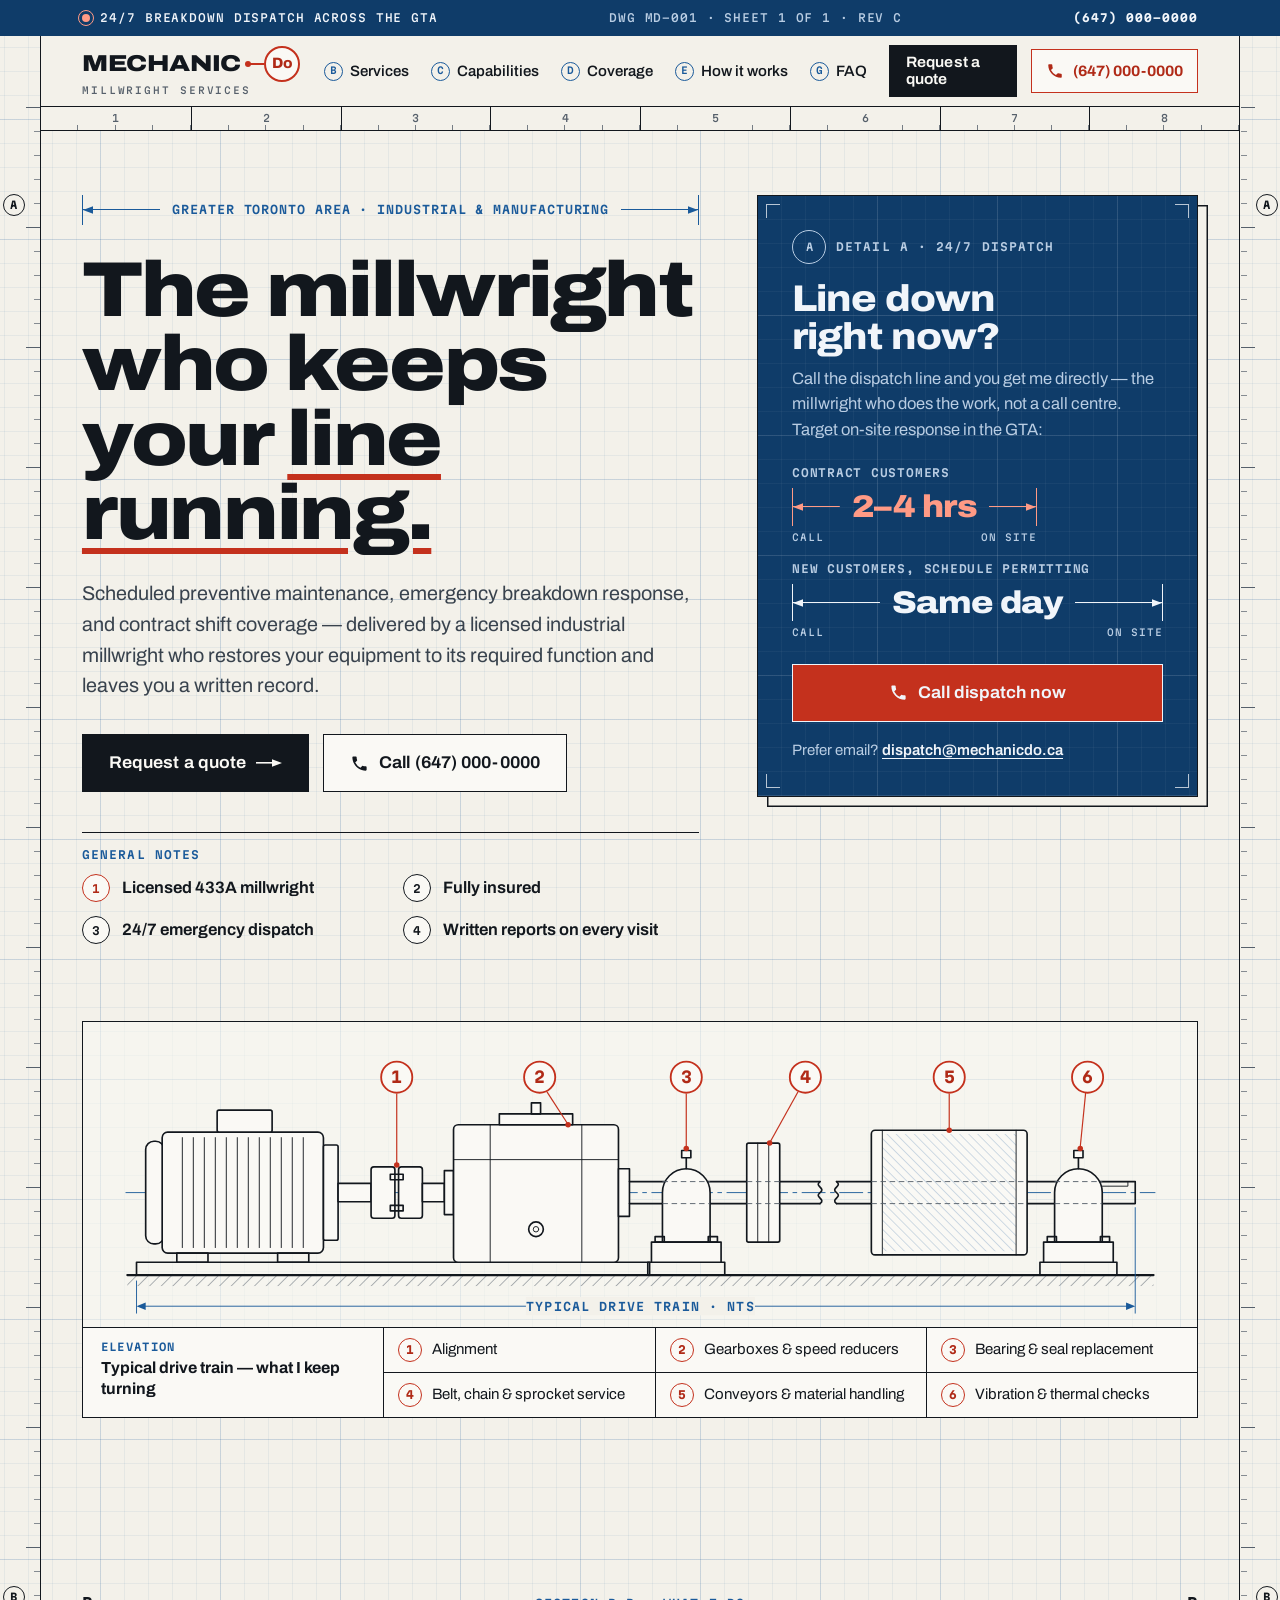
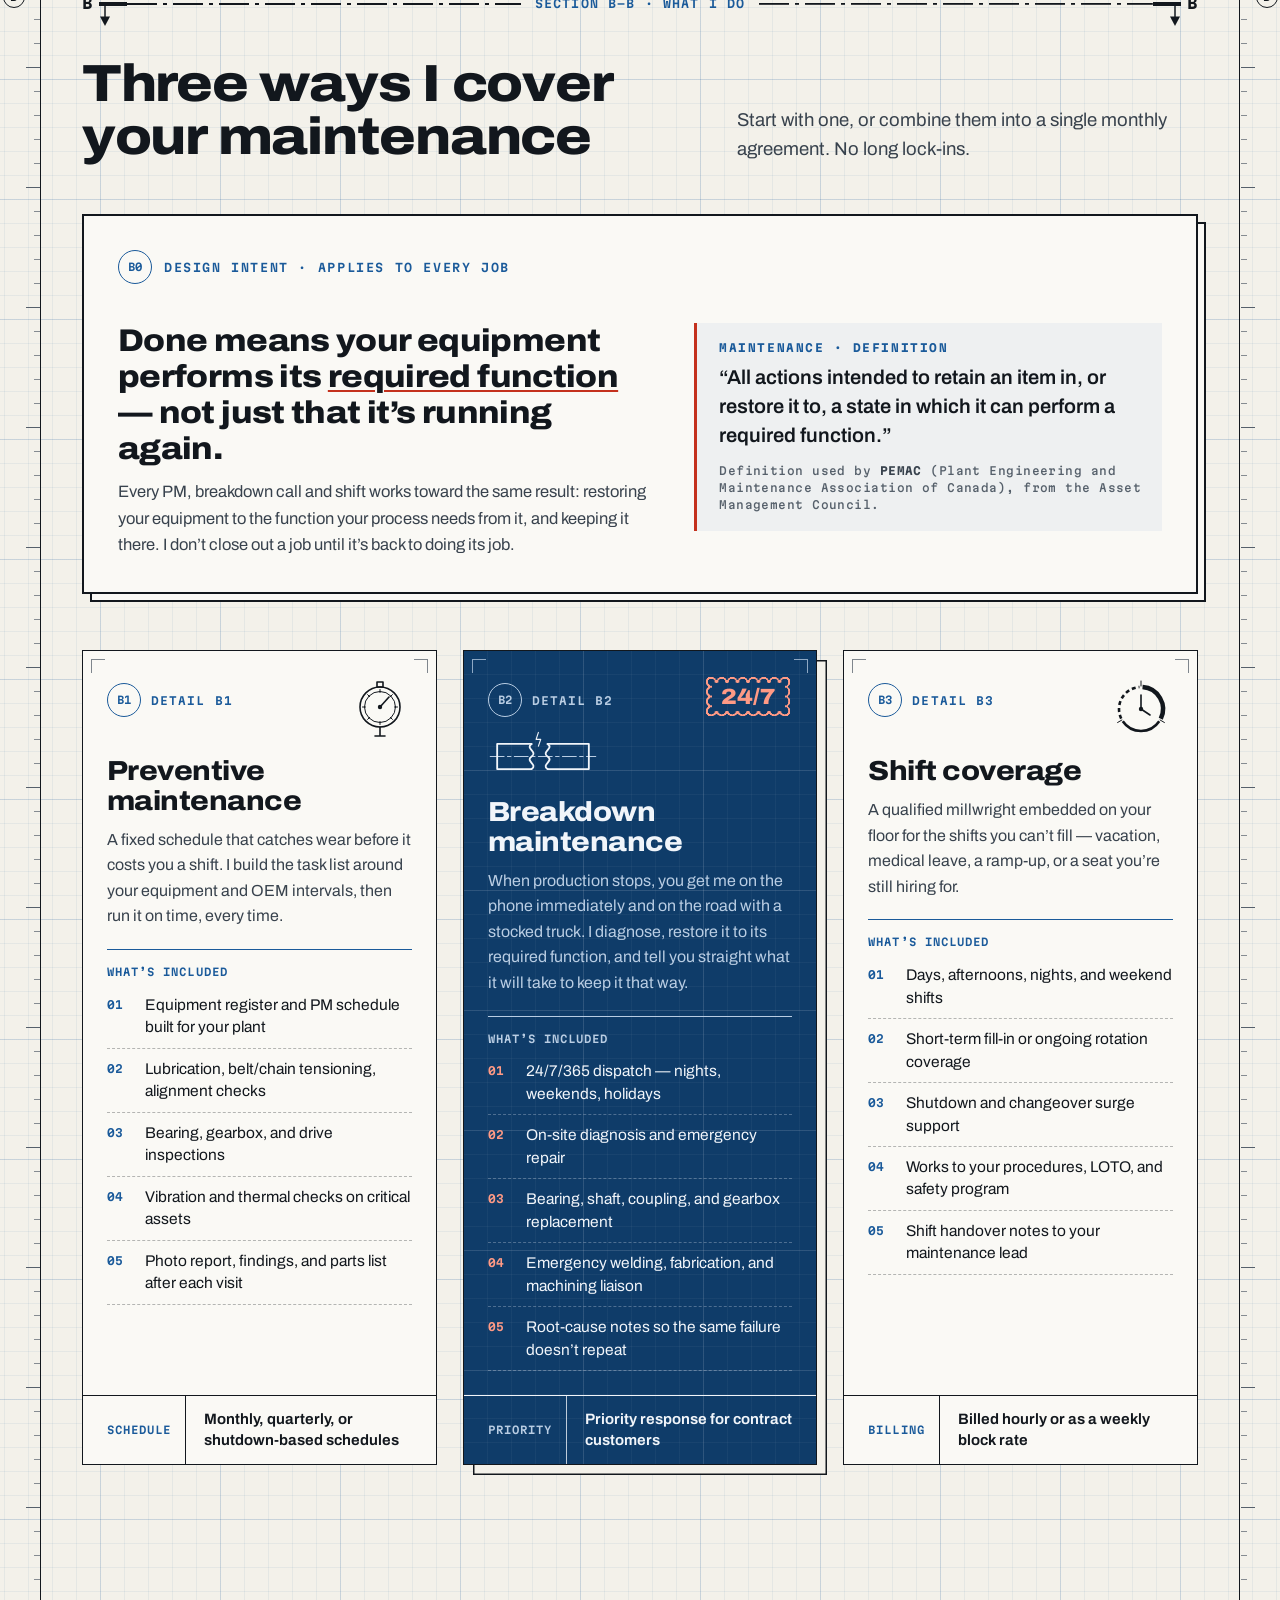
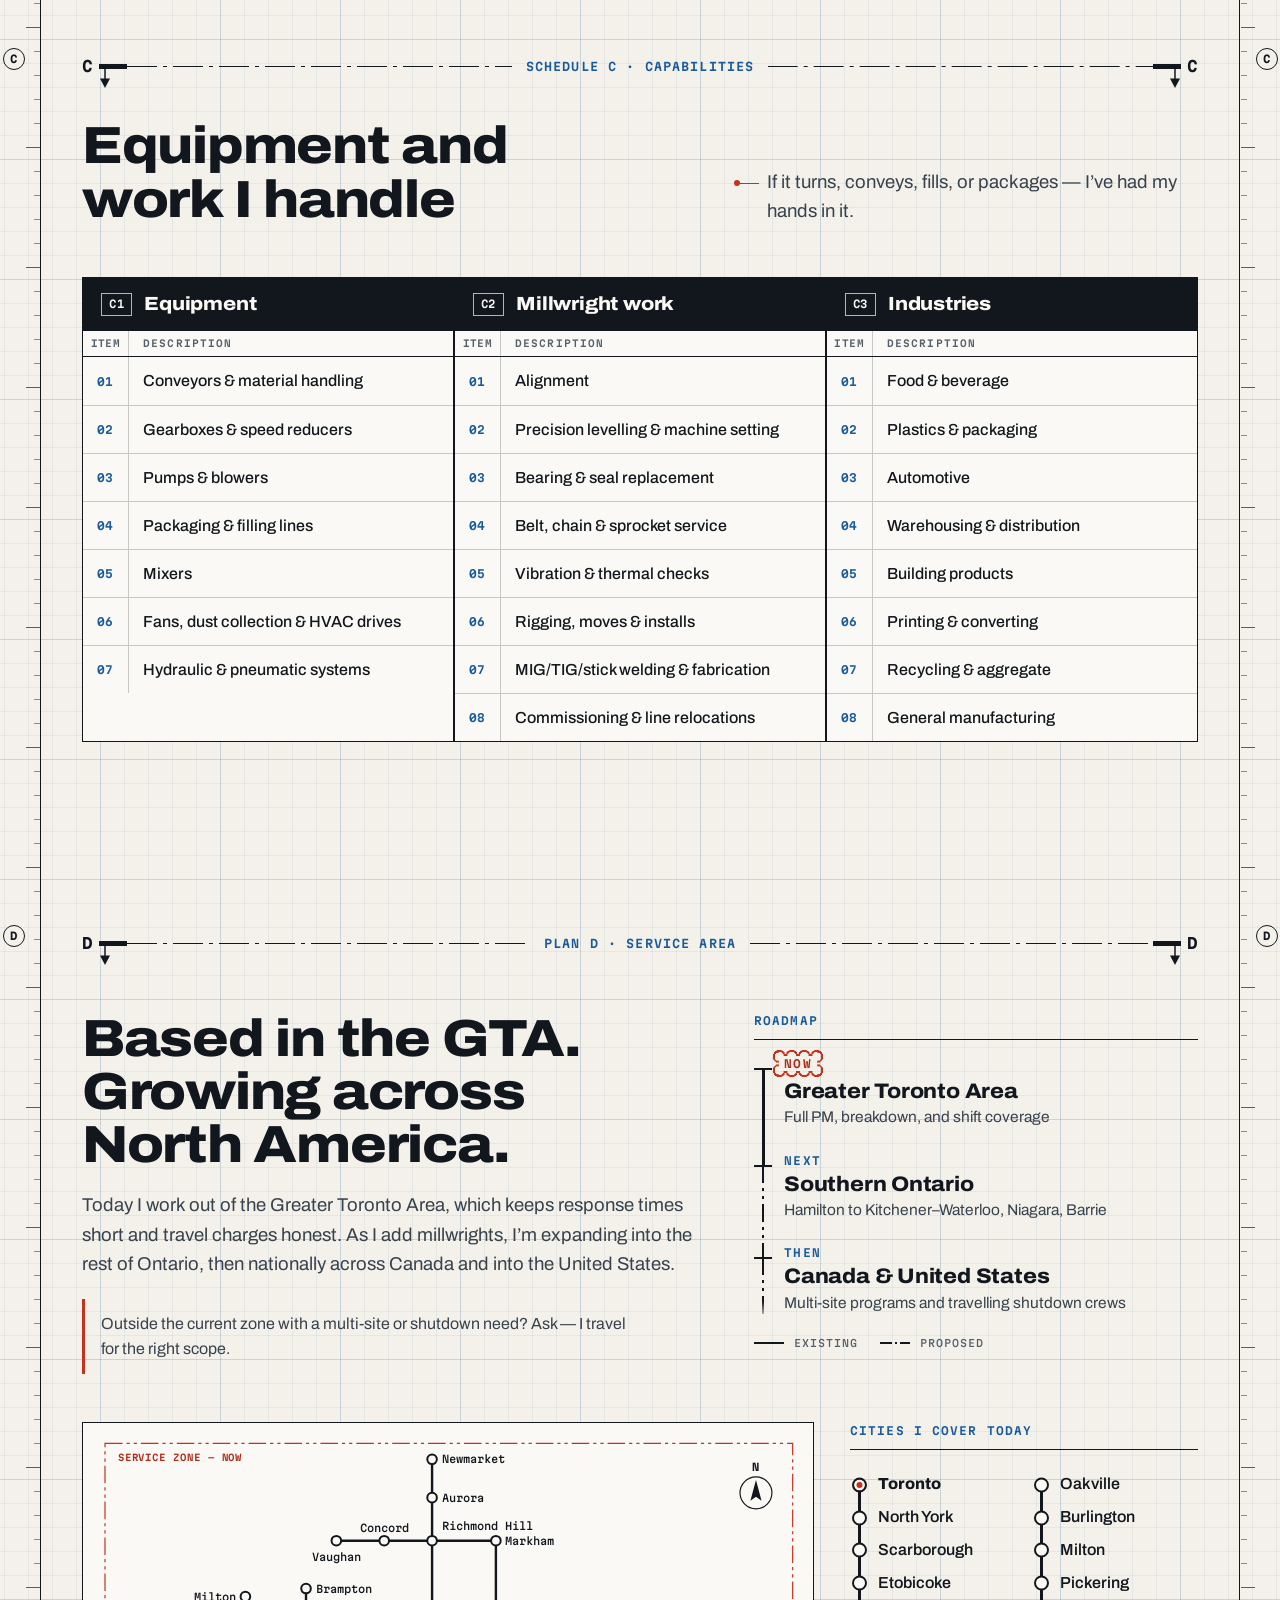
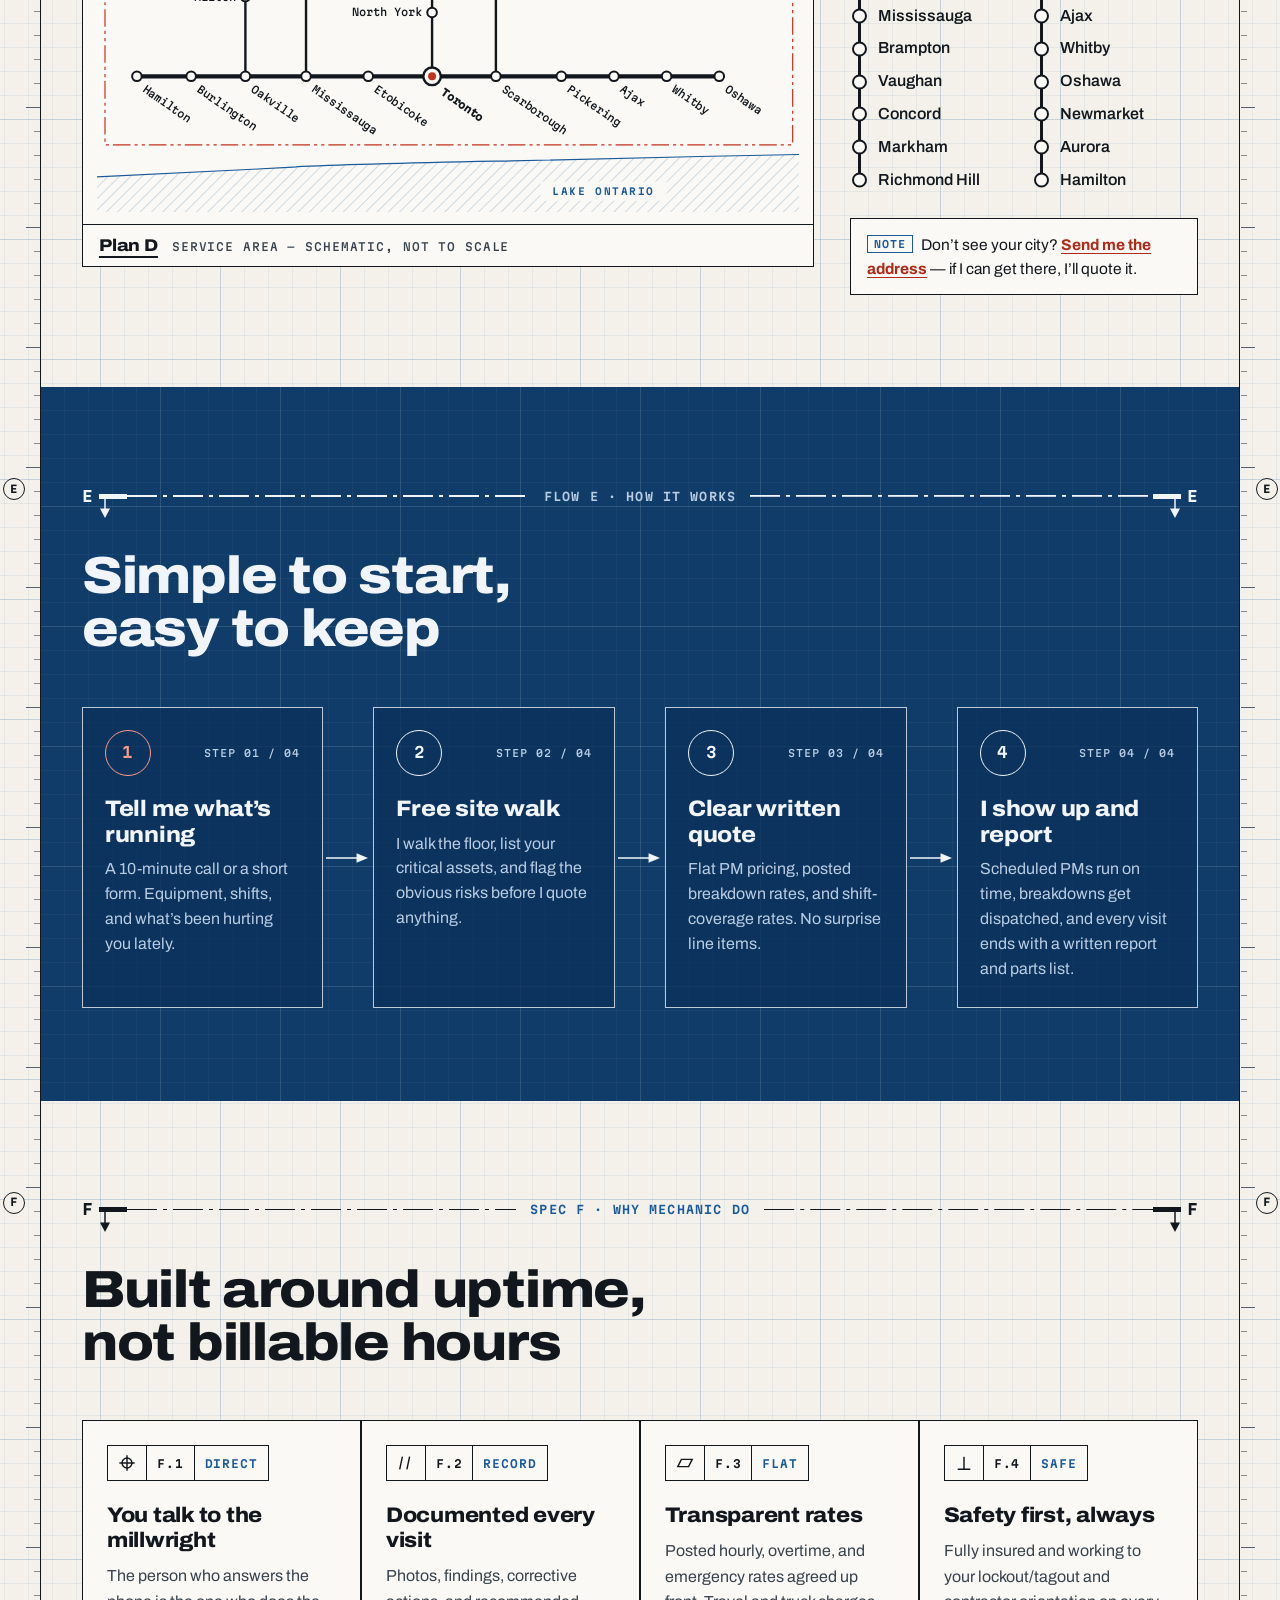
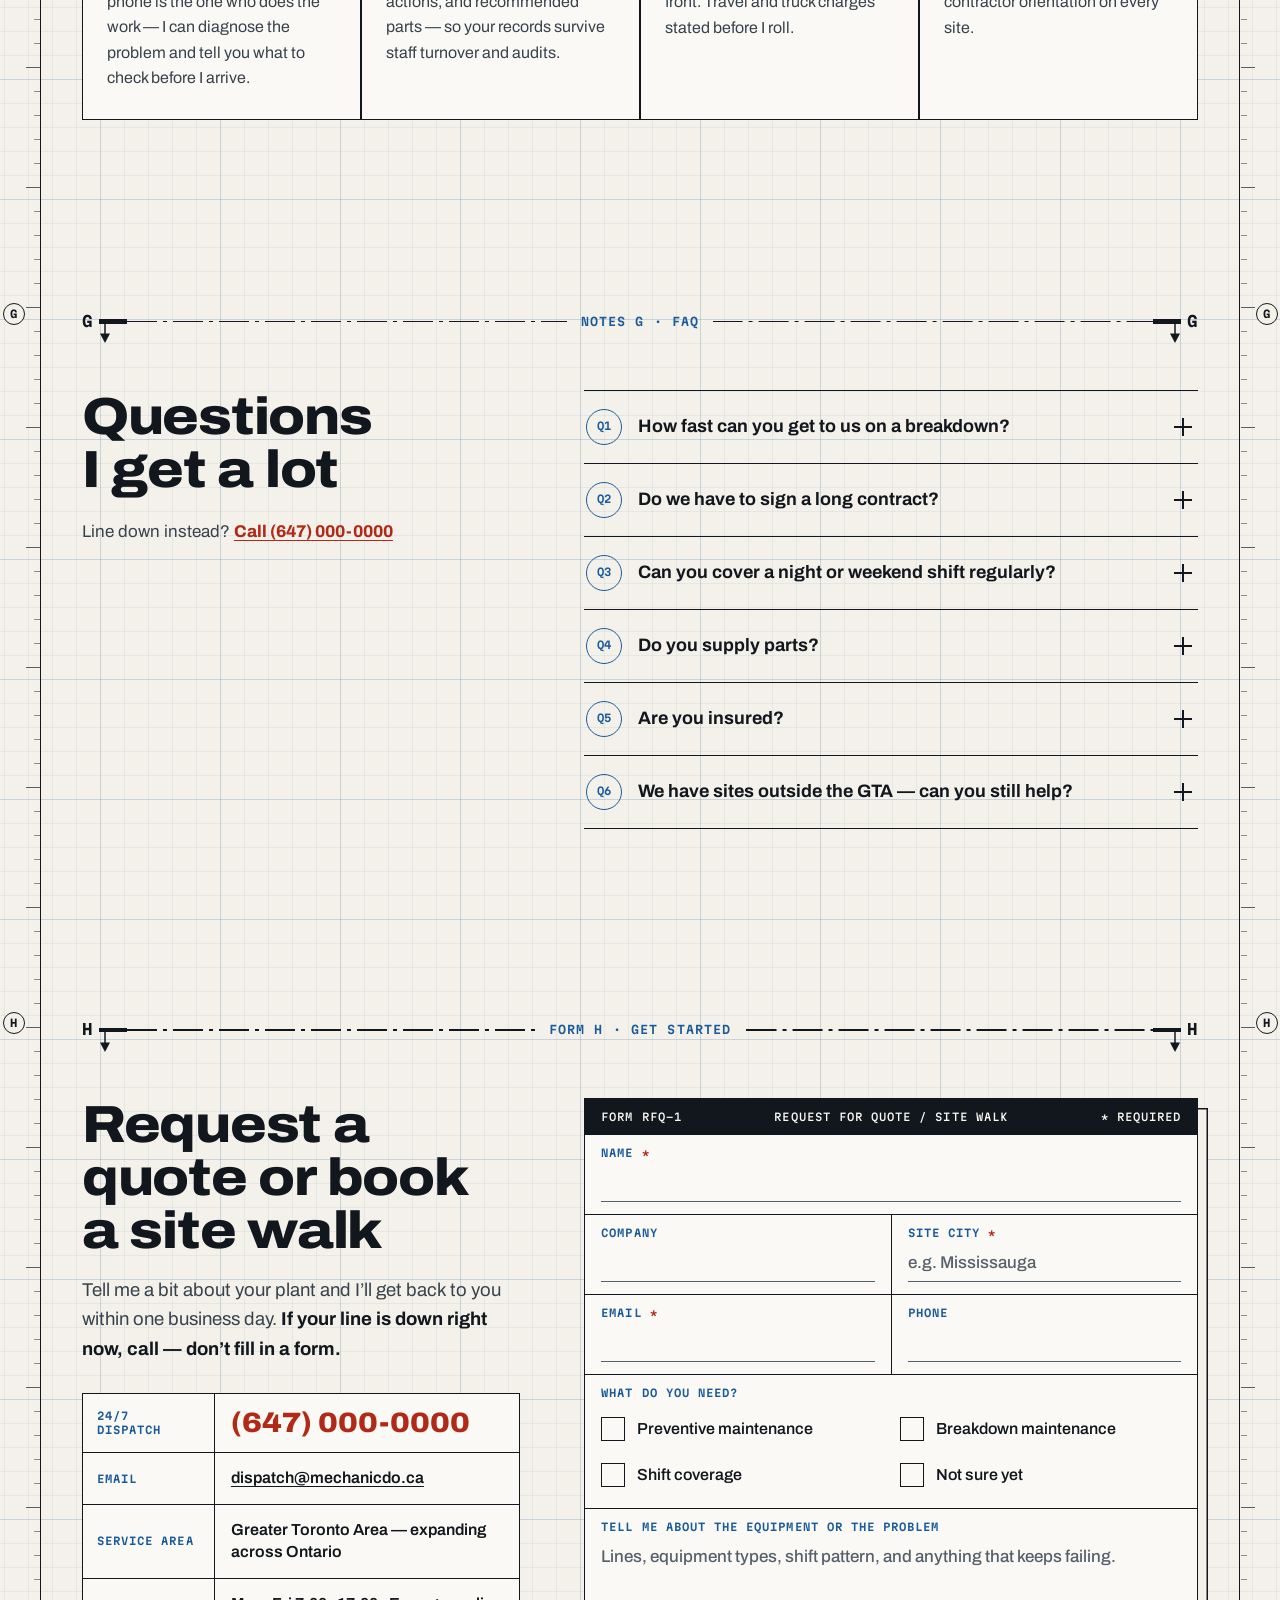
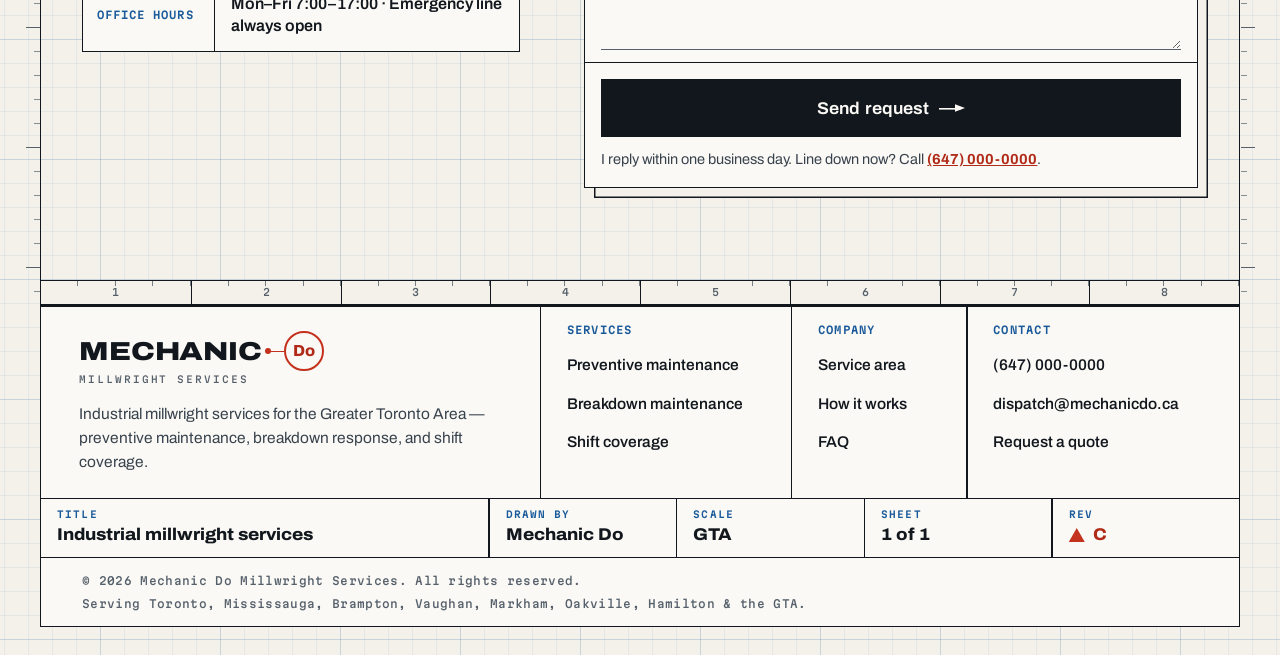
==== commit ea22339e: "Add a design-intent note built on PEMAC's maintenance definition The owner wants customers to know t" ====
--- a/index.html
+++ b/index.html
@@ -118,8 +118,8 @@
           <h1 id="hero-title">The millwright who keeps your <span class="redline">line running.</span></h1>
           <p class="lede">
             Scheduled preventive maintenance, emergency breakdown response, and contract
-            shift coverage &mdash; delivered by a licensed industrial millwright who shows up
-            with the right tools and leaves you a written record.
+            shift coverage &mdash; delivered by a licensed industrial millwright who restores your equipment
+            to its required function and leaves you a written record.
           </p>
           <div class="hero__actions">
             <a class="btn btn--ink btn--lg" href="#quote">Request a quote <span class="btn__arw" aria-hidden="true"></span></a>
@@ -306,6 +306,19 @@
           <p class="sec-sub">Start with one, or combine them into a single monthly agreement. No long lock-ins.</p>
         </div>
       </header>
+
+      <aside class="intent" aria-labelledby="intent-title">
+        <p class="intent__tag"><span class="balloon balloon--sm" aria-hidden="true">B0</span>Design intent &middot; applies to every job</p>
+        <div class="intent__body">
+          <h3 id="intent-title">Done means your equipment performs its <span class="redline">required function</span> &mdash; not just that it&rsquo;s running again.</h3>
+          <p>Every PM, breakdown call and shift works toward the same result: restoring your equipment to the function your process needs from it, and keeping it there. I don&rsquo;t close out a job until it&rsquo;s back to doing its job.</p>
+        </div>
+        <blockquote class="intent__def" cite="https://www.pemac.org/asset-management-vs-maintenance-management">
+          <p class="intent__term">Maintenance <span aria-hidden="true">&middot;</span> definition</p>
+          <p>&ldquo;All actions intended to retain an item in, or restore it to, a state in which it can perform a required function.&rdquo;</p>
+          <footer>Definition used by <cite>PEMAC</cite> (Plant Engineering and Maintenance Association of Canada), from the Asset Management Council.</footer>
+        </blockquote>
+      </aside>
 
       <div class="sheets">
         <article class="sheet-card">
@@ -353,7 +366,7 @@
             <path class="t" d="M44 3l-2 6 4 0-2 6"/>
           </svg>
           <h3>Breakdown maintenance</h3>
-          <p>When production stops, you get me on the phone immediately and on the road with a stocked truck. I diagnose, get you running, and tell you straight what it will take to keep it that way.</p>
+          <p>When production stops, you get me on the phone immediately and on the road with a stocked truck. I diagnose, restore it to its required function, and tell you straight what it will take to keep it that way.</p>
           <p class="incl">What&rsquo;s included</p>
           <ol class="ticks">
             <li>24/7/365 dispatch &mdash; nights, weekends, holidays</li>
--- a/assets/css/styles.css
+++ b/assets/css/styles.css
@@ -900,6 +900,57 @@
 /* ==================================================================
    B · SERVICES — detail sheets
    ================================================================== */
+/* ---------- B0 · design intent: the standard every job is held to ---------- */
+.intent {
+  display: grid;
+  grid-template-columns: 1.15fr 1fr;
+  gap: clamp(18px, 3vw, 40px);
+  align-items: start;
+  margin: 0 0 clamp(34px, 4.5vw, 56px);
+  padding: clamp(20px, 3vw, 34px);
+  background: var(--paper-hi);
+  border: 2px solid var(--ink);
+  box-shadow: 8px 8px 0 -2px var(--paper-hi), 8px 8px 0 0 var(--ink);
+}
+.intent__tag {
+  grid-column: 1 / -1;
+  display: flex; align-items: center; gap: 12px;
+  margin: 0;
+  font: 600 11.5px/1.3 var(--f-mono);
+  letter-spacing: .14em; text-transform: uppercase;
+  color: var(--cyan);
+}
+.intent__body h3 {
+  margin: 0 0 12px;
+  font-size: clamp(22px, 1rem + 1.2vw, 32px);
+  font-weight: 820; font-stretch: 110%;
+  line-height: 1.15; letter-spacing: -.02em;
+}
+.intent__body p { margin: 0; color: var(--ink-2); font-size: 16.5px; line-height: 1.6; }
+.intent__def {
+  margin: 0;
+  padding: 18px 20px 18px 22px;
+  border-left: 3px solid var(--red);
+  background: rgba(26, 90, 154, .05);
+}
+.intent__term {
+  margin: 0 0 8px;
+  font: 700 11px/1.3 var(--f-mono);
+  letter-spacing: .14em; text-transform: uppercase;
+  color: var(--cyan);
+}
+.intent__def > p:not(.intent__term) {
+  margin: 0 0 12px;
+  font-size: clamp(17px, 1rem + .35vw, 20px);
+  font-weight: 600; line-height: 1.45;
+  color: var(--ink);
+}
+.intent__def footer { font: 500 11px/1.55 var(--f-mono); letter-spacing: .04em; color: var(--ink-3); }
+.intent__def cite { font-style: normal; font-weight: 700; color: var(--ink-2); }
+@media (max-width: 860px) {
+  .intent { grid-template-columns: 1fr; box-shadow: 5px 5px 0 -2px var(--paper-hi), 5px 5px 0 0 var(--ink); }
+}
+
 .sheets {
   display: grid;
   grid-template-columns: minmax(0, 1fr);
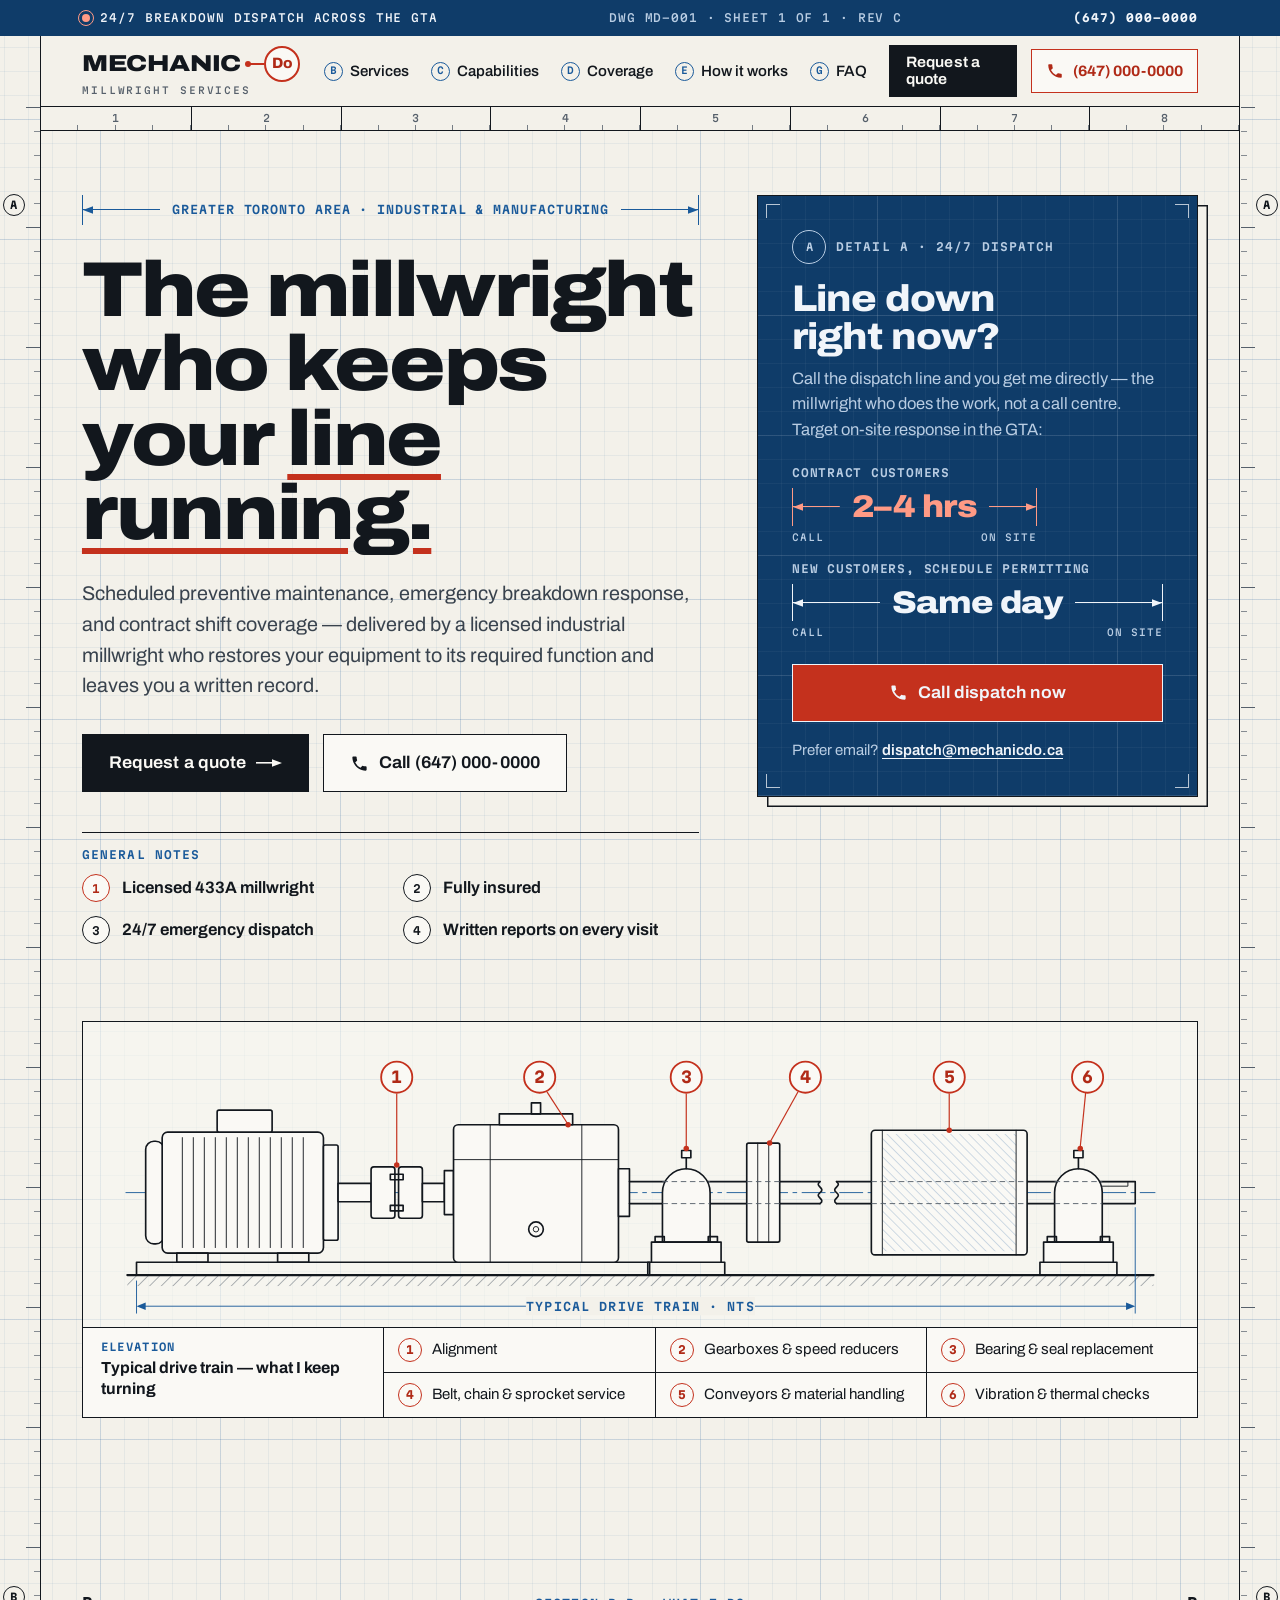
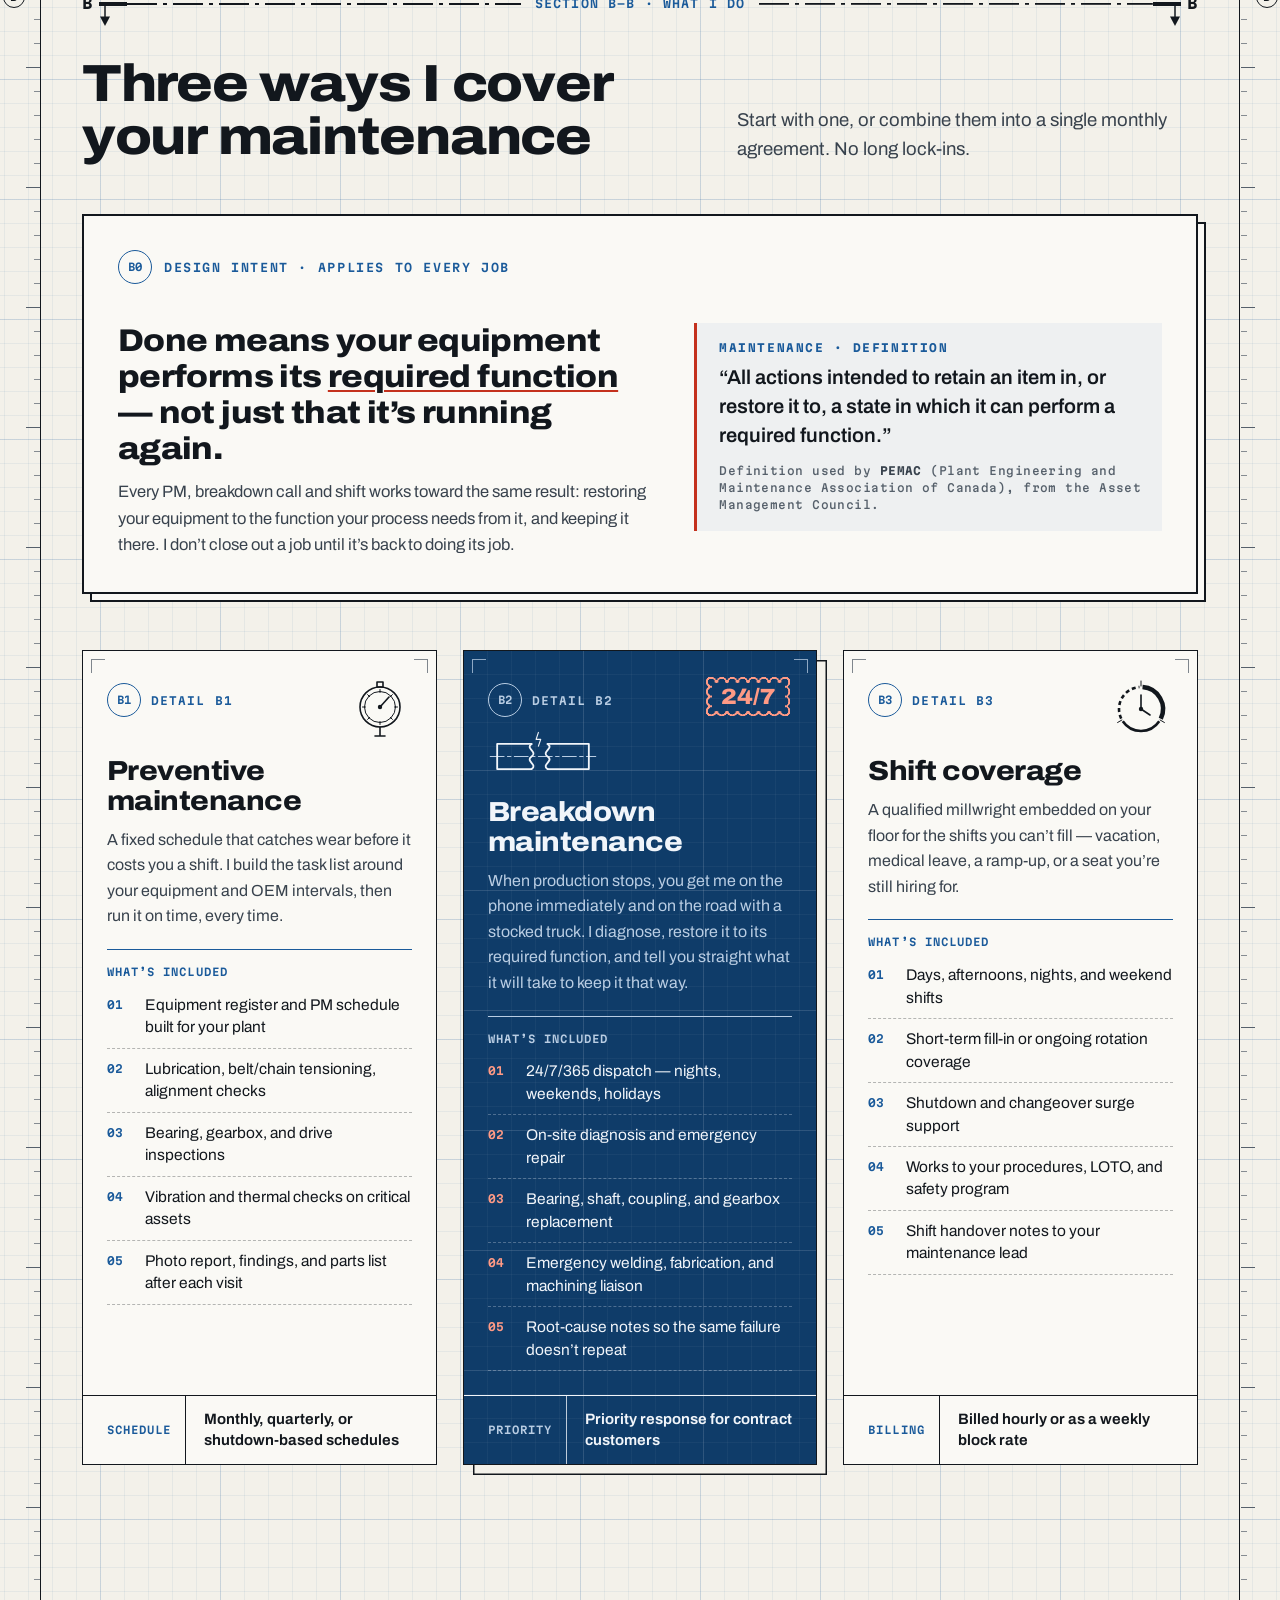
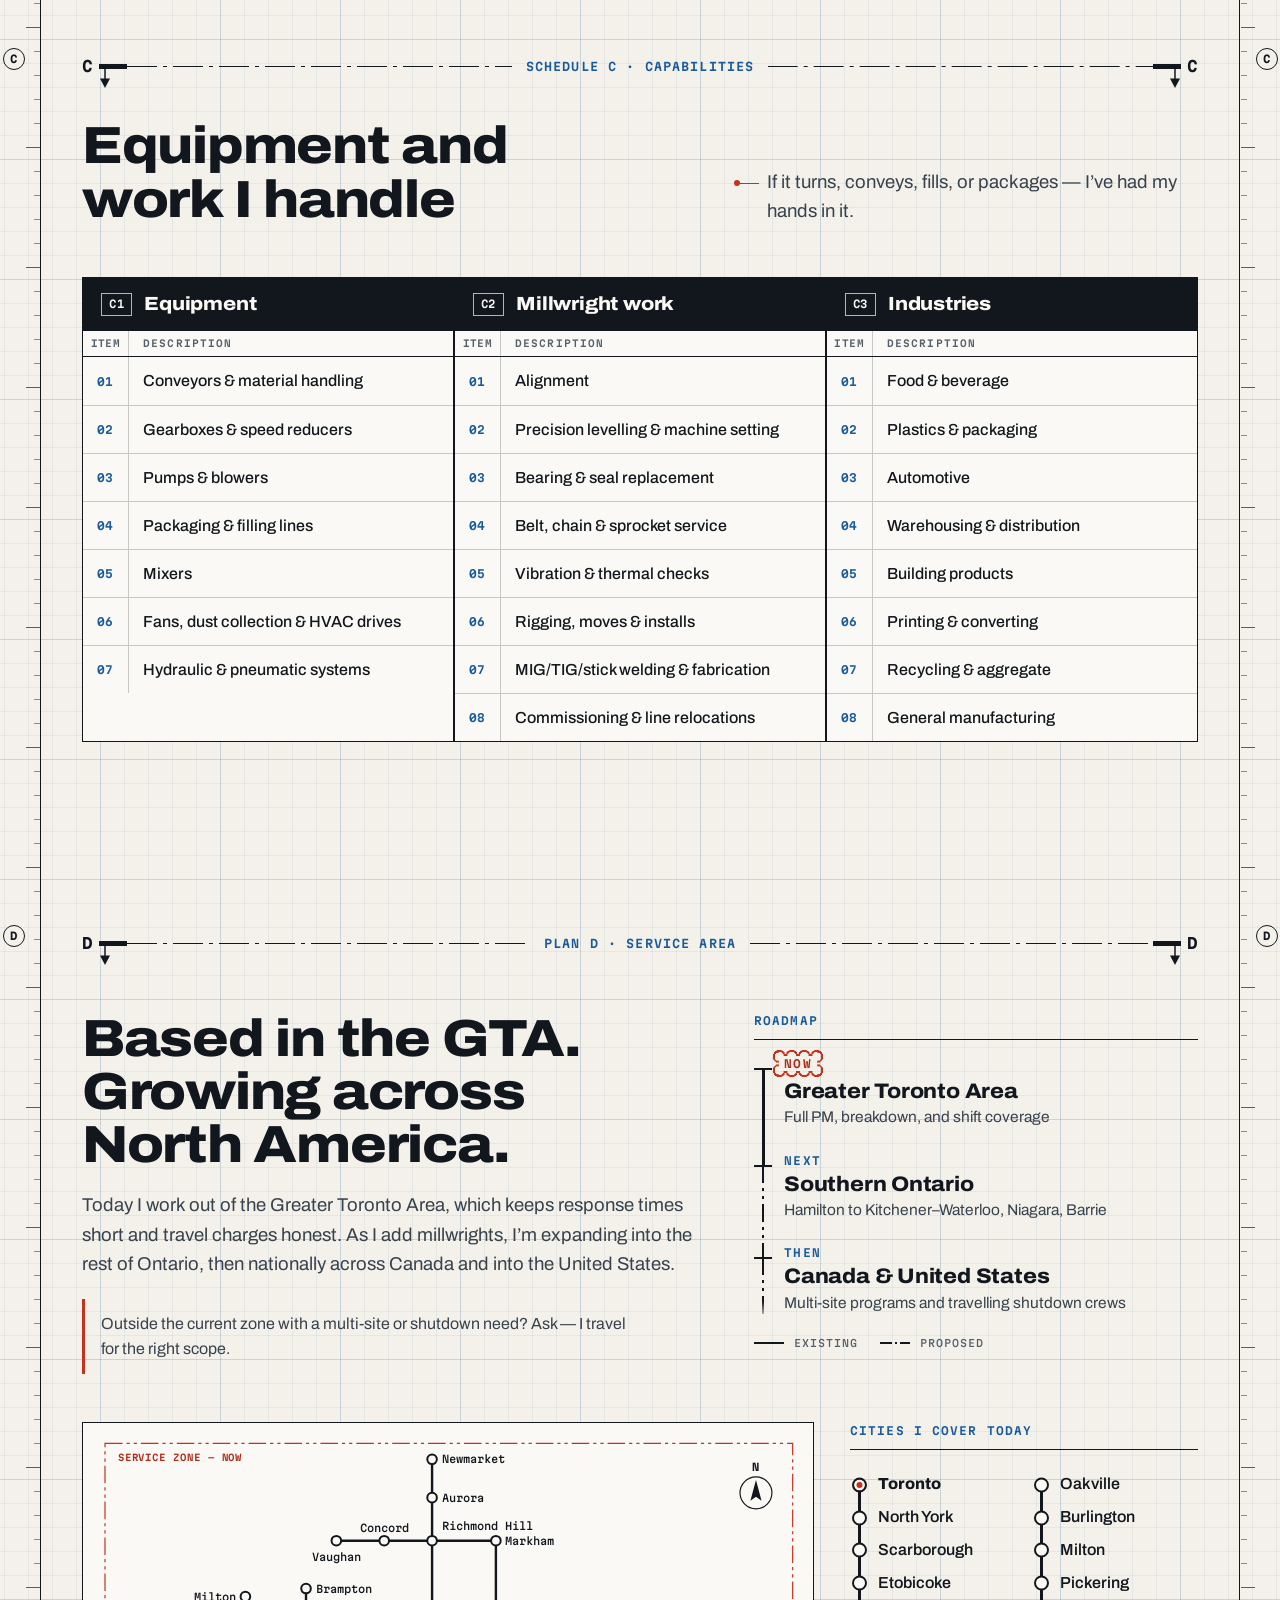
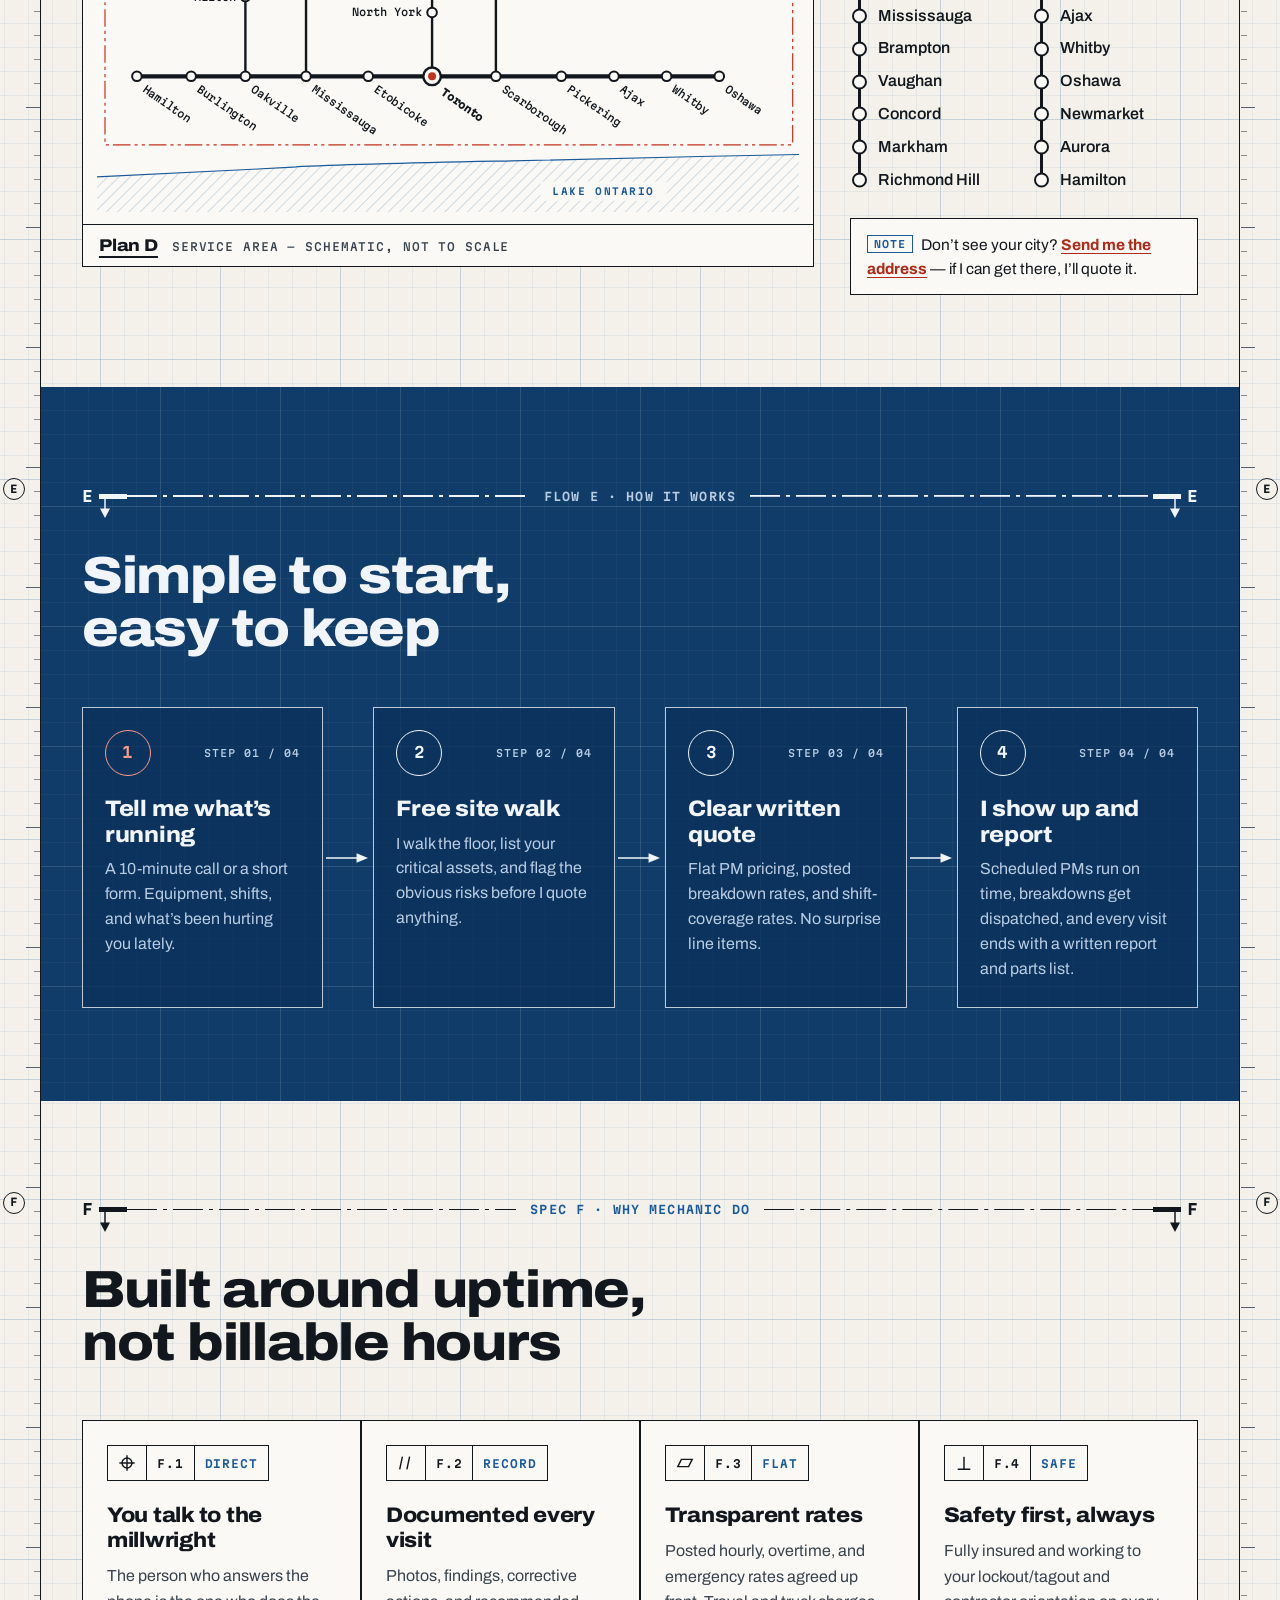
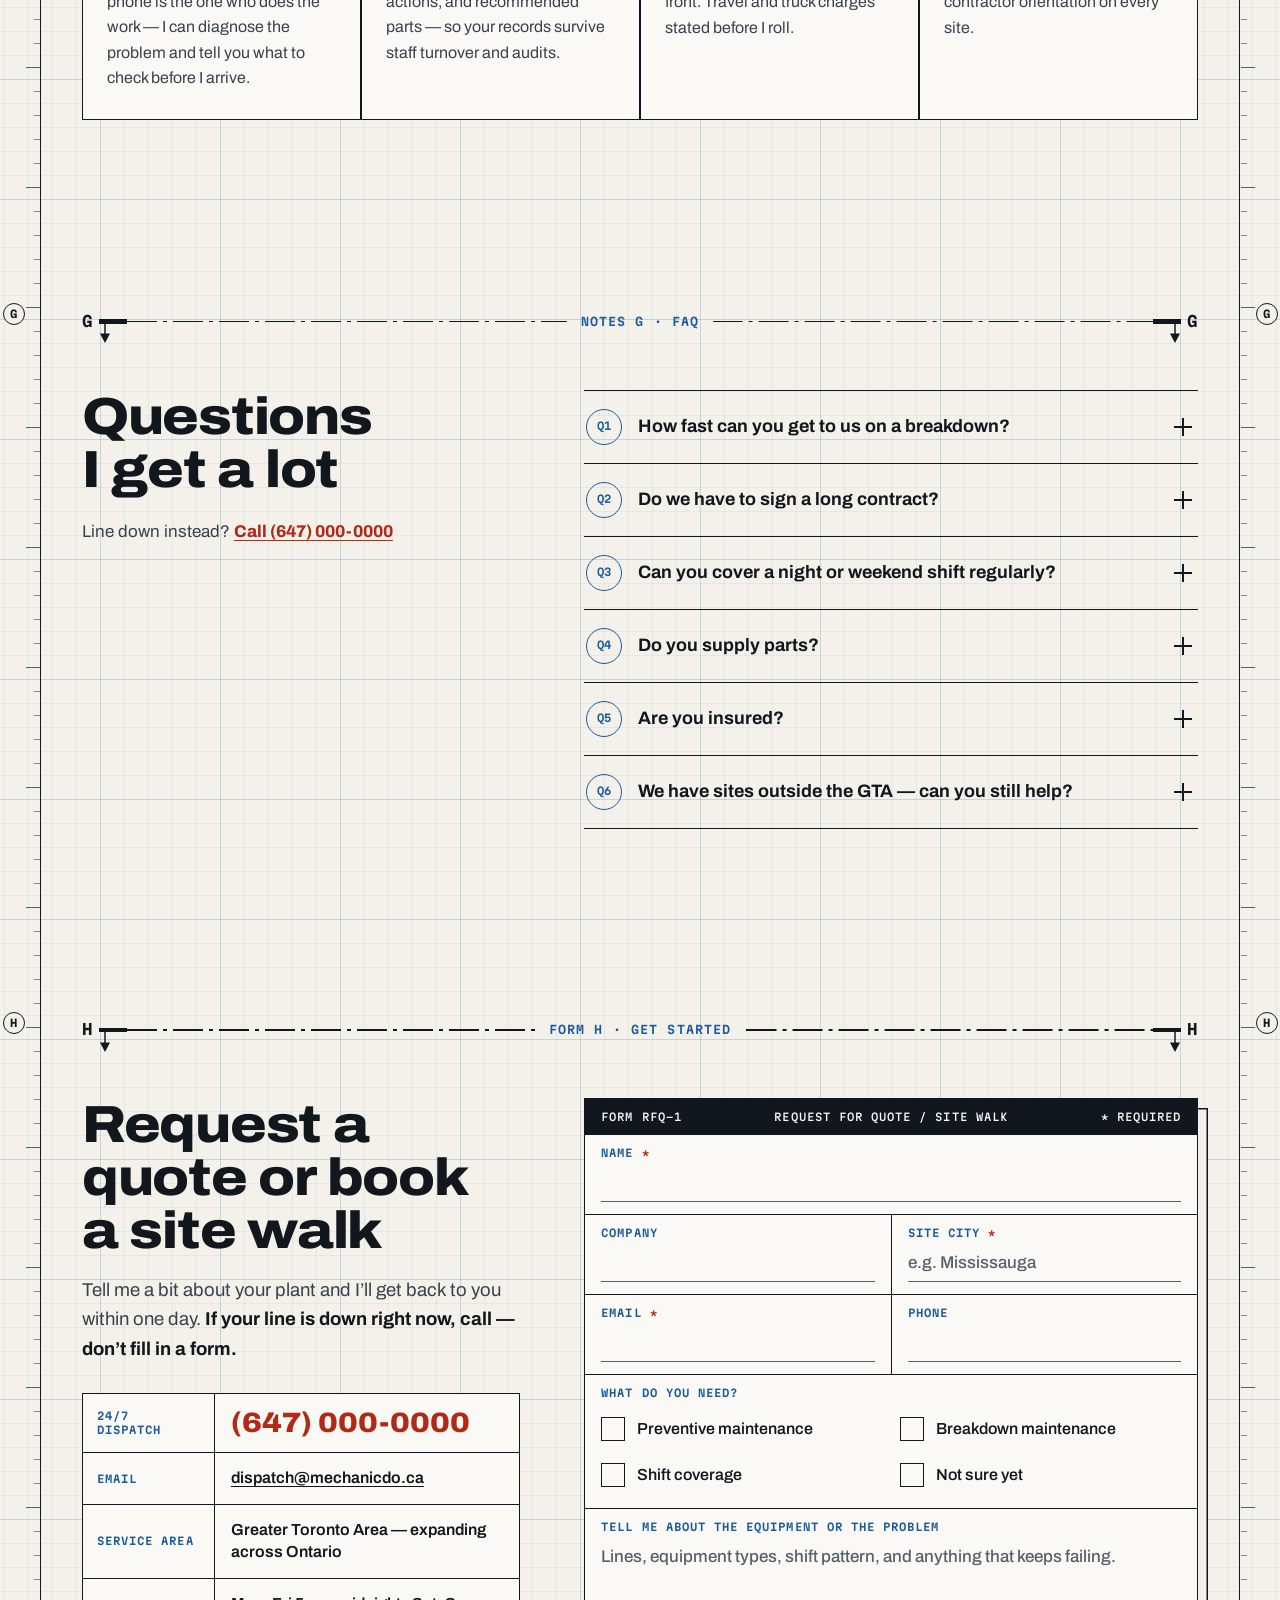
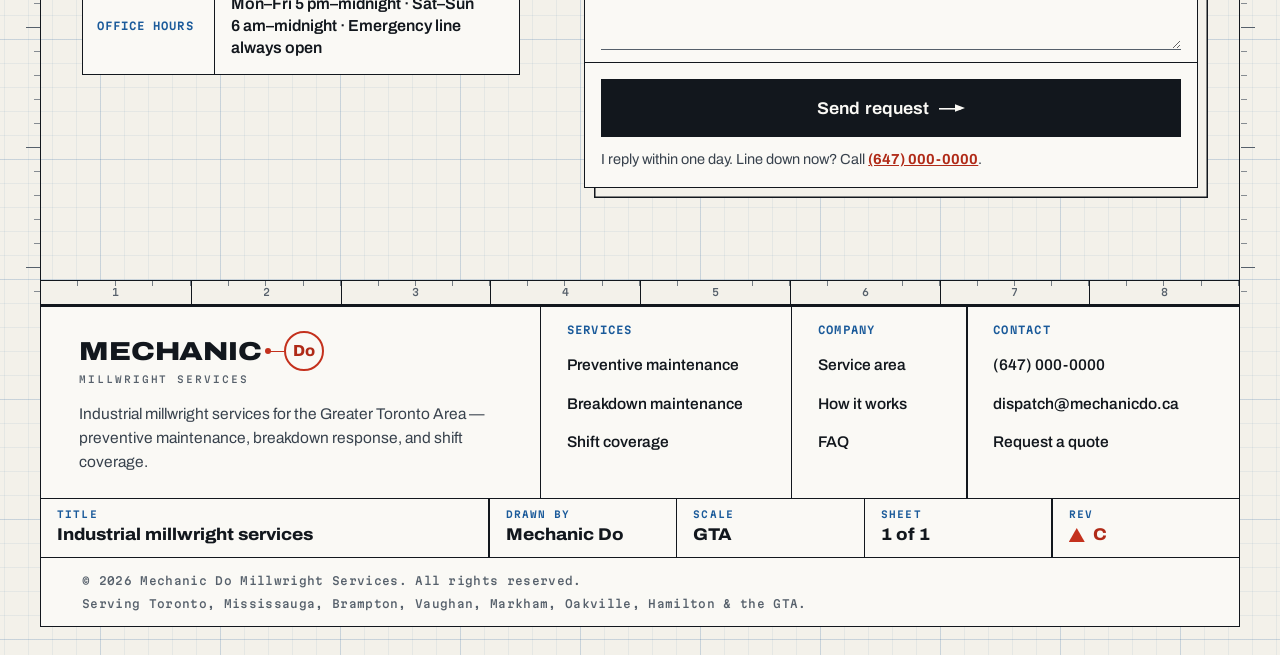
==== commit dfbf5b50: "Set the real office hours The contact list now reads "Mon–Fri 5 pm–midnight · Sat–Sun 6 am– midnight" ====
--- a/index.html
+++ b/index.html
@@ -724,7 +724,7 @@
       <div class="quote">
         <div class="quote__copy">
           <h2 id="quote-title">Request a quote or book a site walk</h2>
-          <p>Tell me a bit about your plant and I&rsquo;ll get back to you within one business day. <strong>If your line is down right now, call &mdash; don&rsquo;t fill in a form.</strong></p>
+          <p>Tell me a bit about your plant and I&rsquo;ll get back to you within one day. <strong>If your line is down right now, call &mdash; don&rsquo;t fill in a form.</strong></p>
 
           <ul class="contact">
             <li>
@@ -741,7 +741,7 @@
             </li>
             <li>
               <span class="contact__k">Office hours</span>
-              <span class="contact__v">Mon&ndash;Fri 7:00&ndash;17:00 &middot; Emergency line always open</span>
+              <span class="contact__v">Mon&ndash;Fri 5&nbsp;pm&ndash;midnight &middot; Sat&ndash;Sun 6&nbsp;am&ndash;midnight &middot; Emergency line always open</span>
             </li>
           </ul>
         </div>
@@ -794,7 +794,7 @@
 
           <div class="rfq__foot">
             <button class="btn btn--ink btn--block btn--lg" type="submit">Send request <span class="btn__arw" aria-hidden="true"></span></button>
-            <p class="form-note" id="formNote" role="status">I reply within one business day. Line down now? Call <a href="tel:+16470000000">(647) 000-0000</a>.</p>
+            <p class="form-note" id="formNote" role="status">I reply within one day. Line down now? Call <a href="tel:+16470000000">(647) 000-0000</a>.</p>
           </div>
         </form>
       </div>
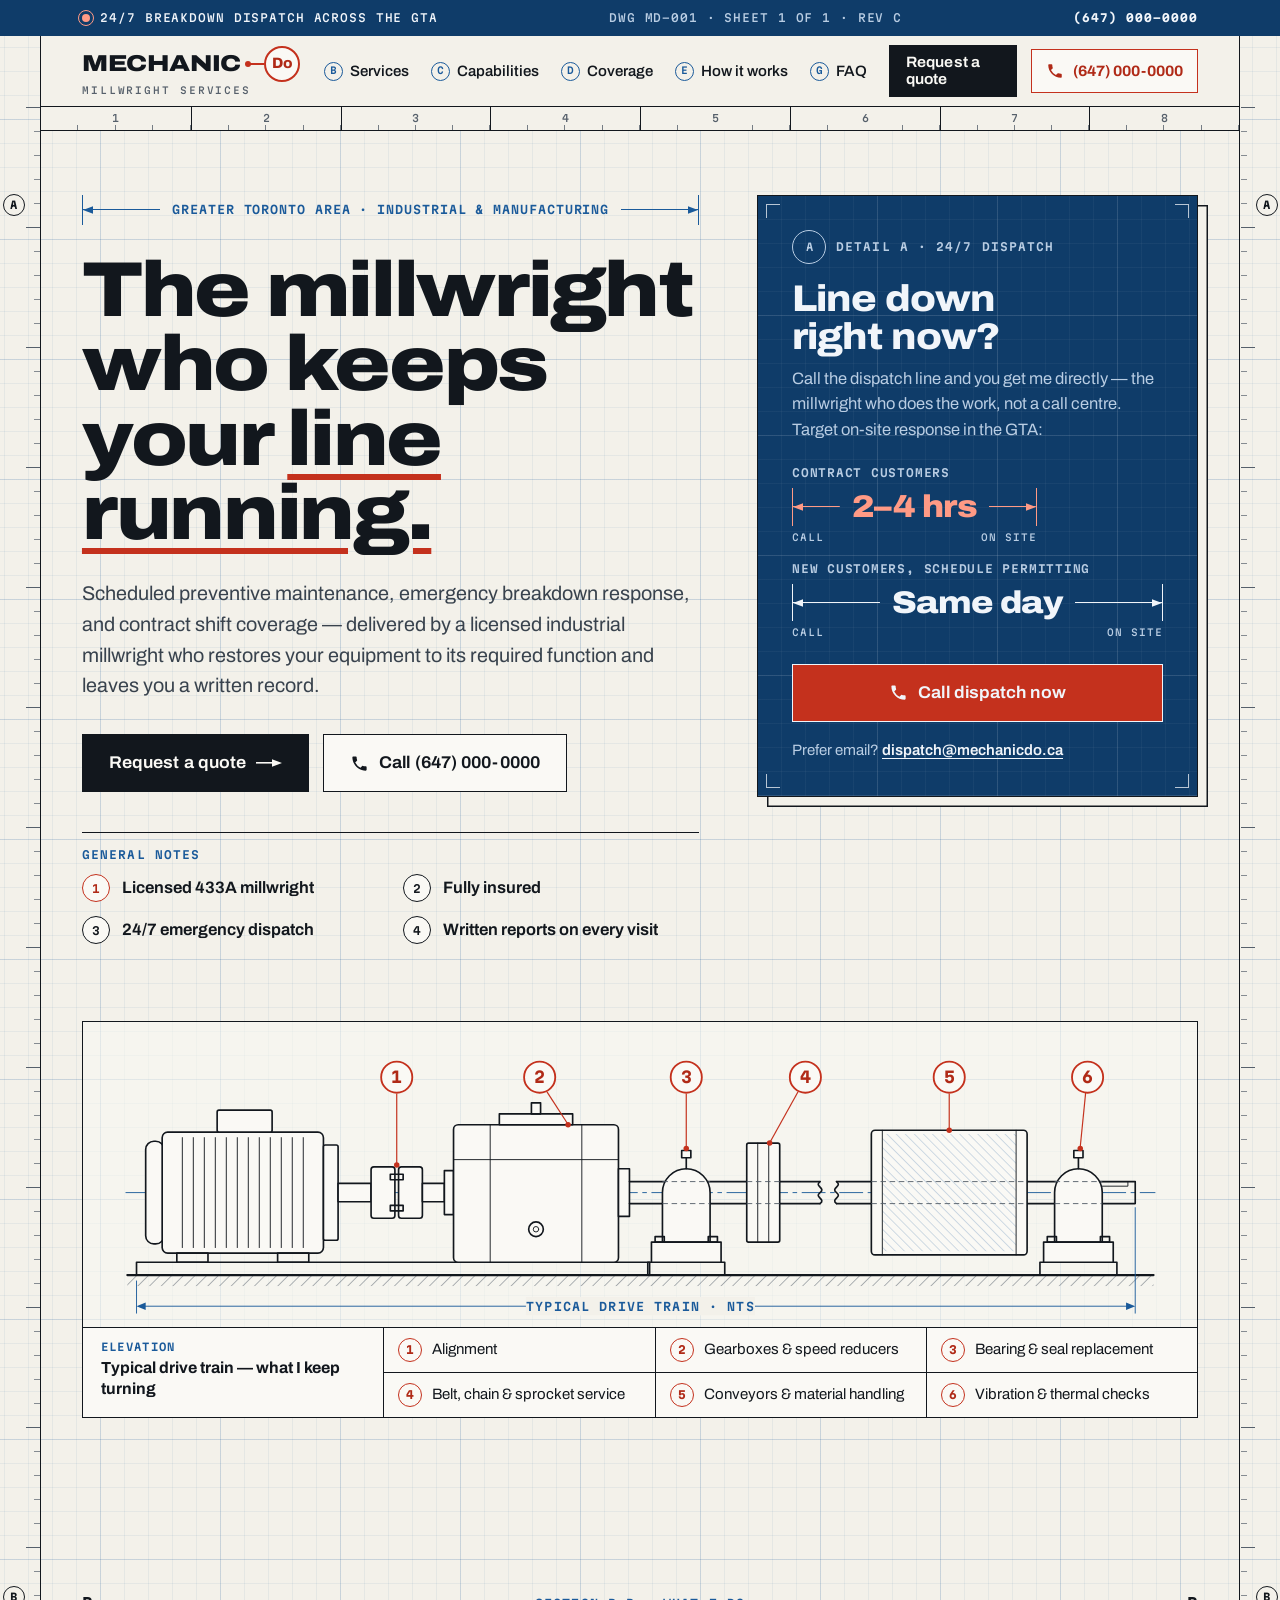
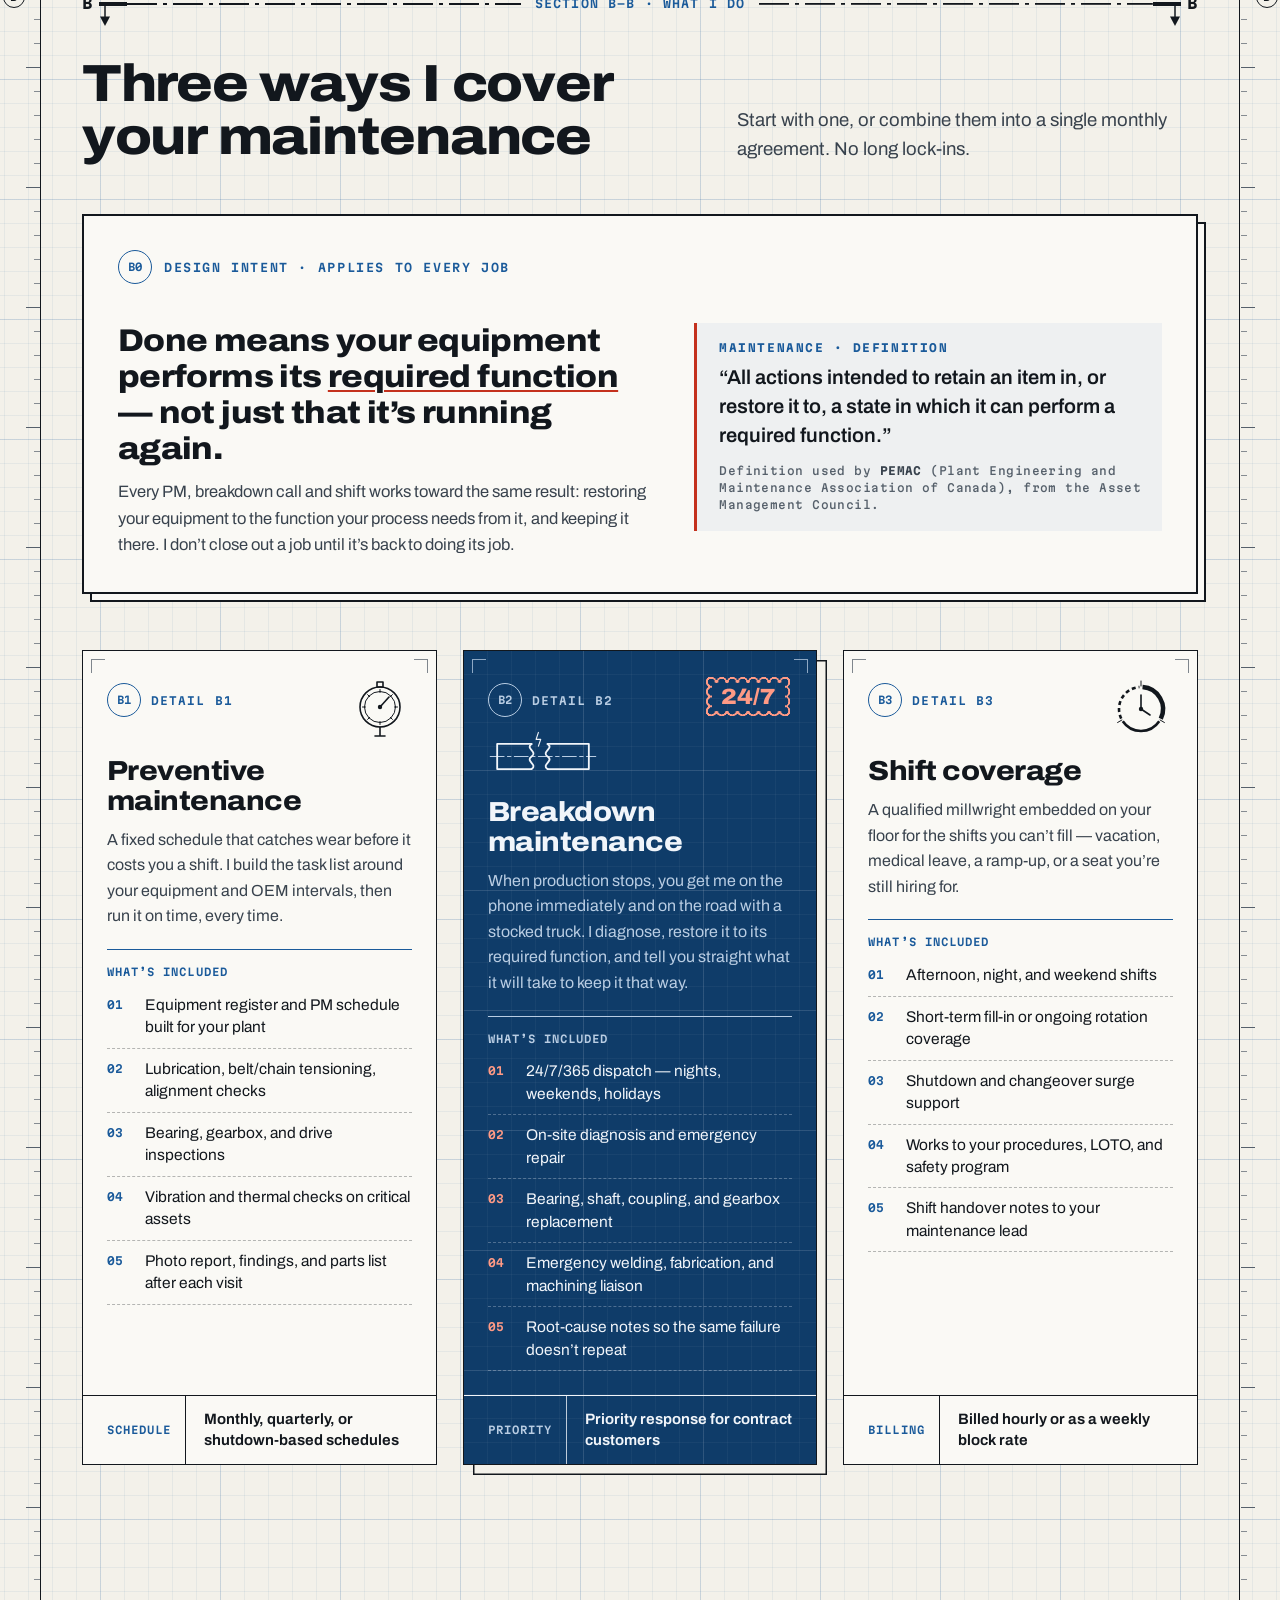
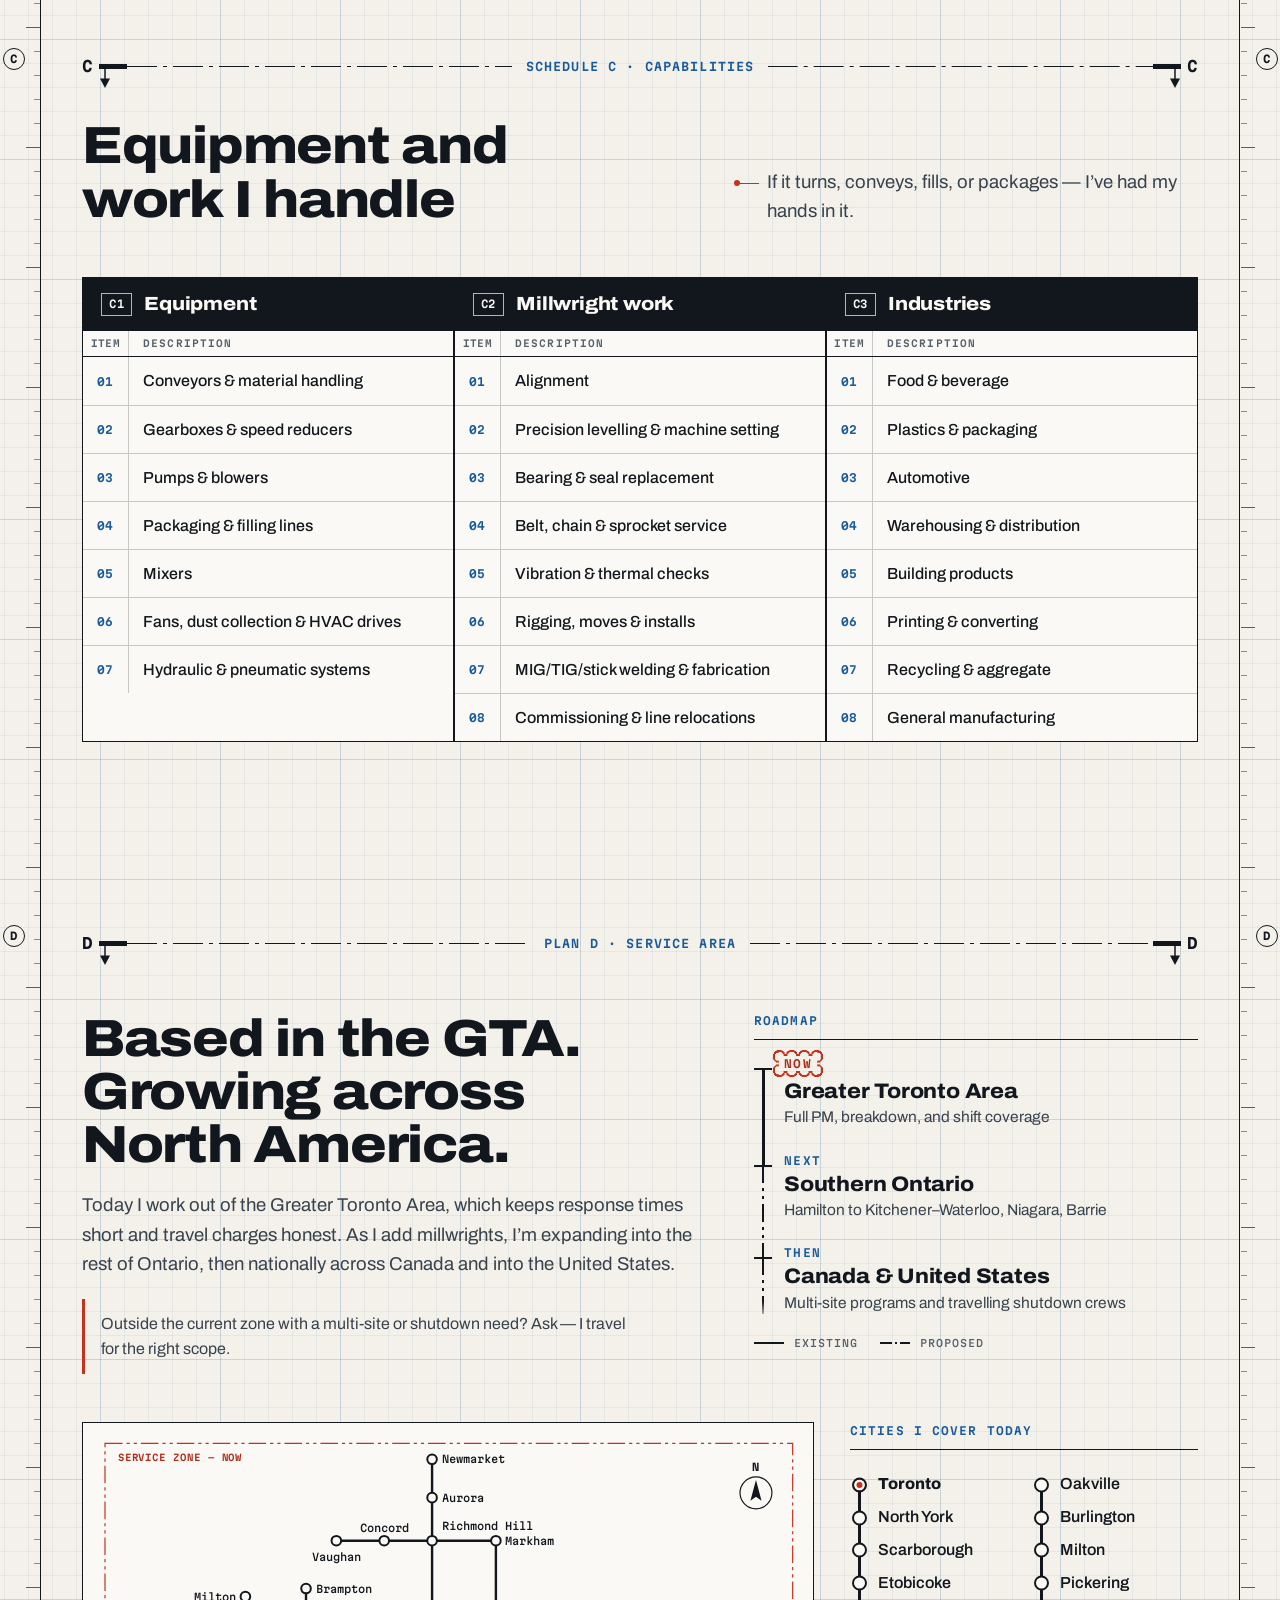
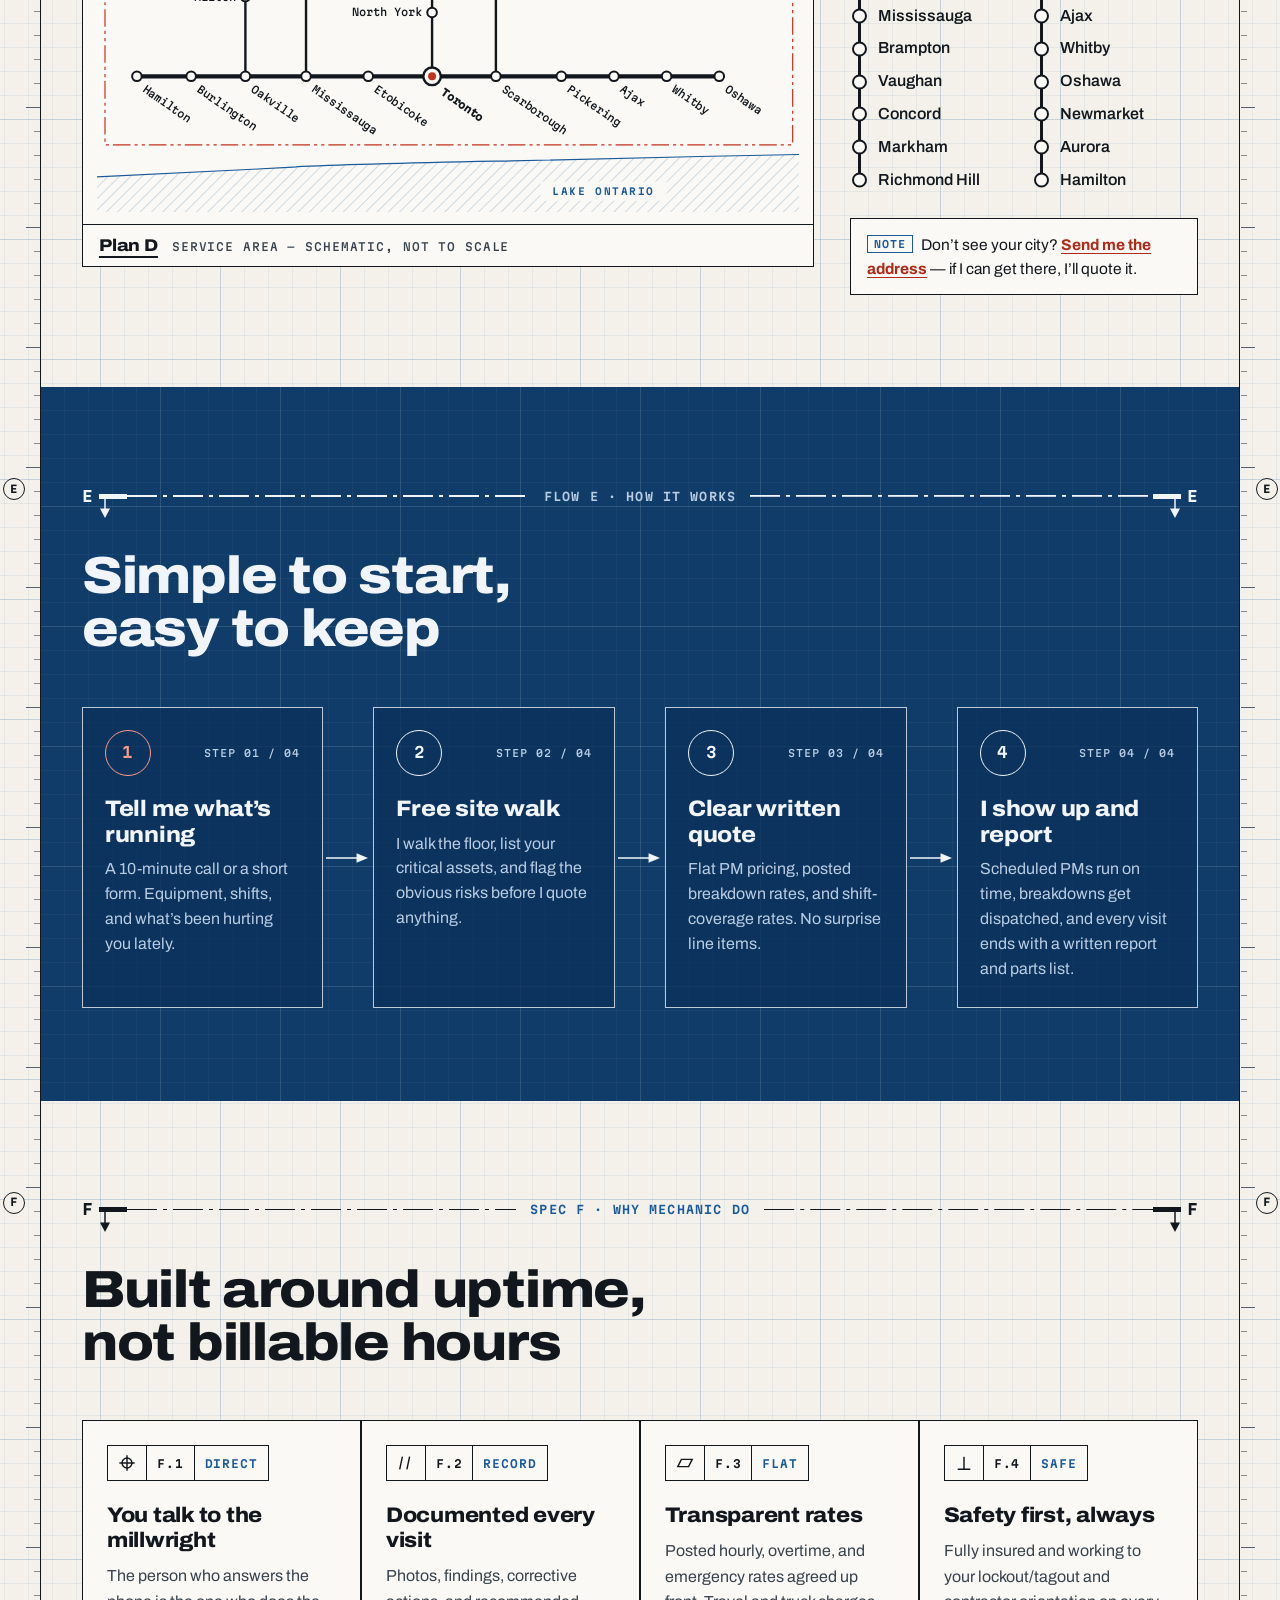
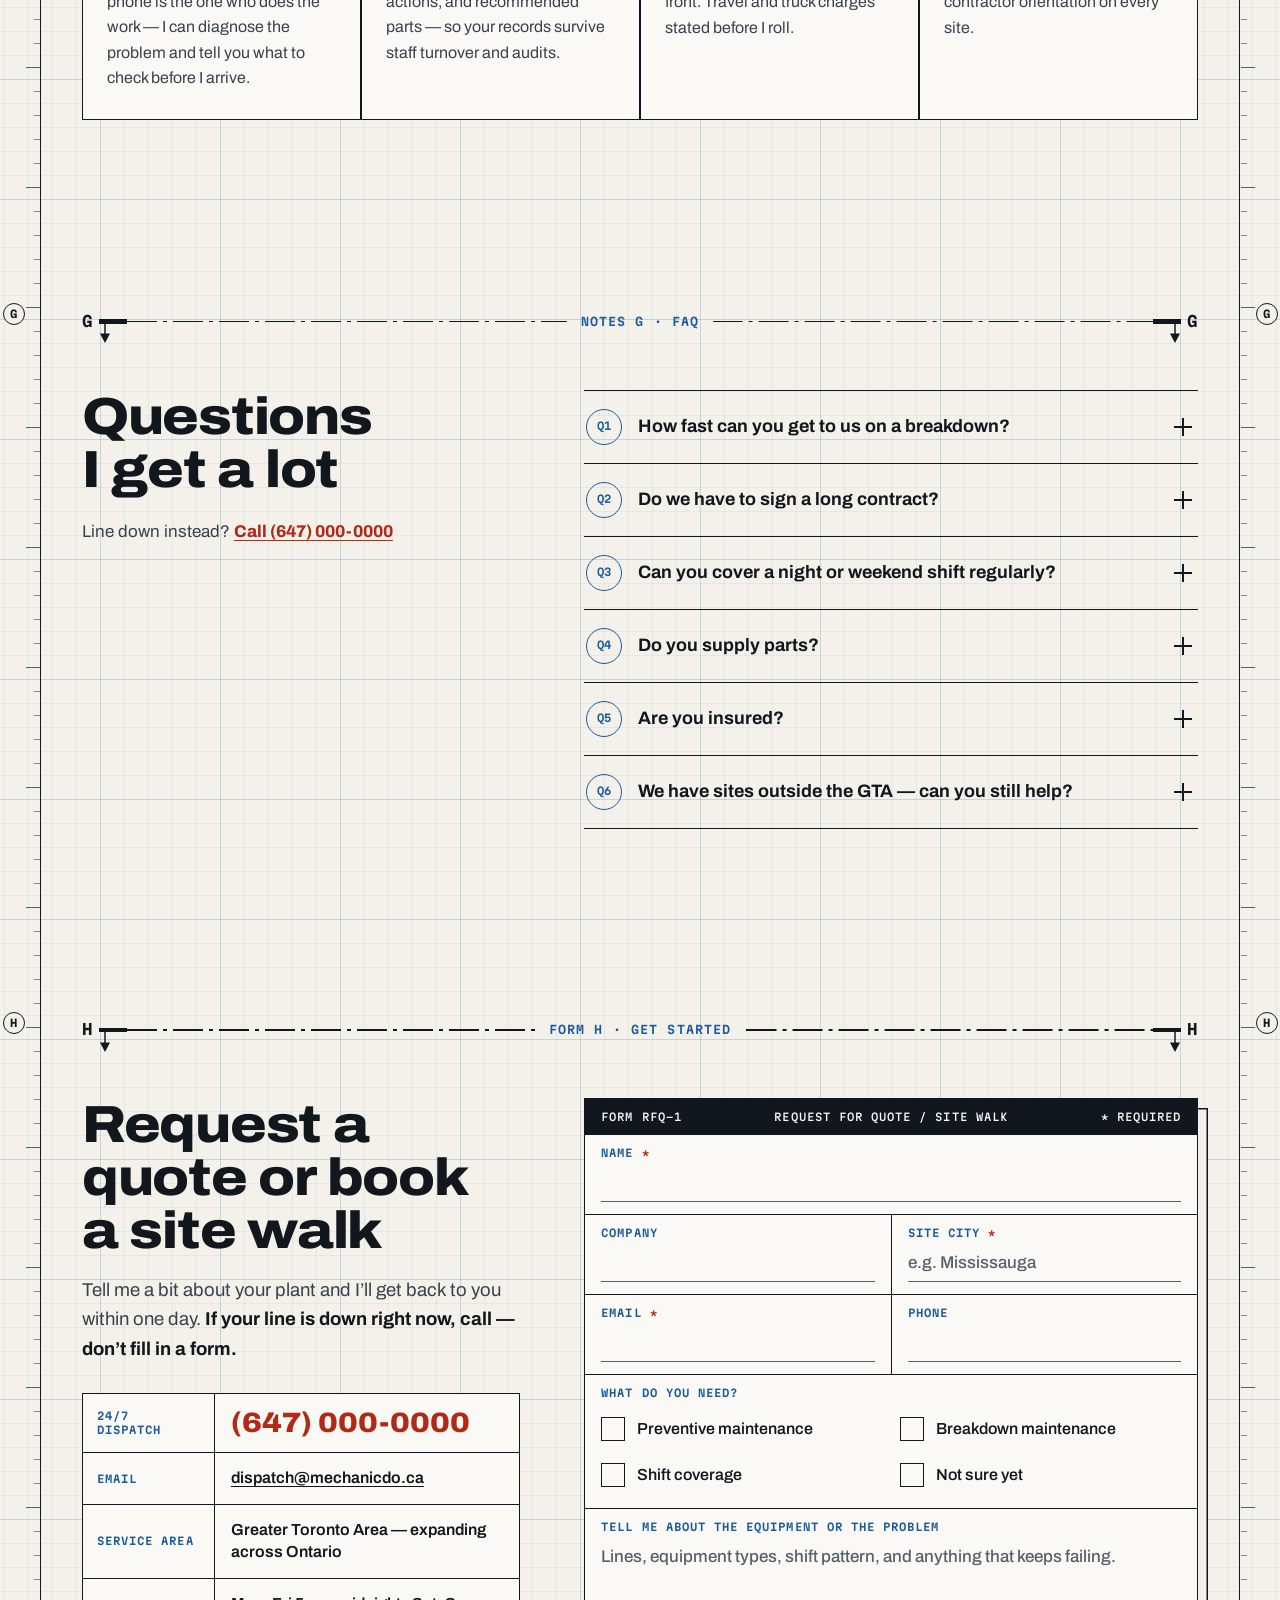
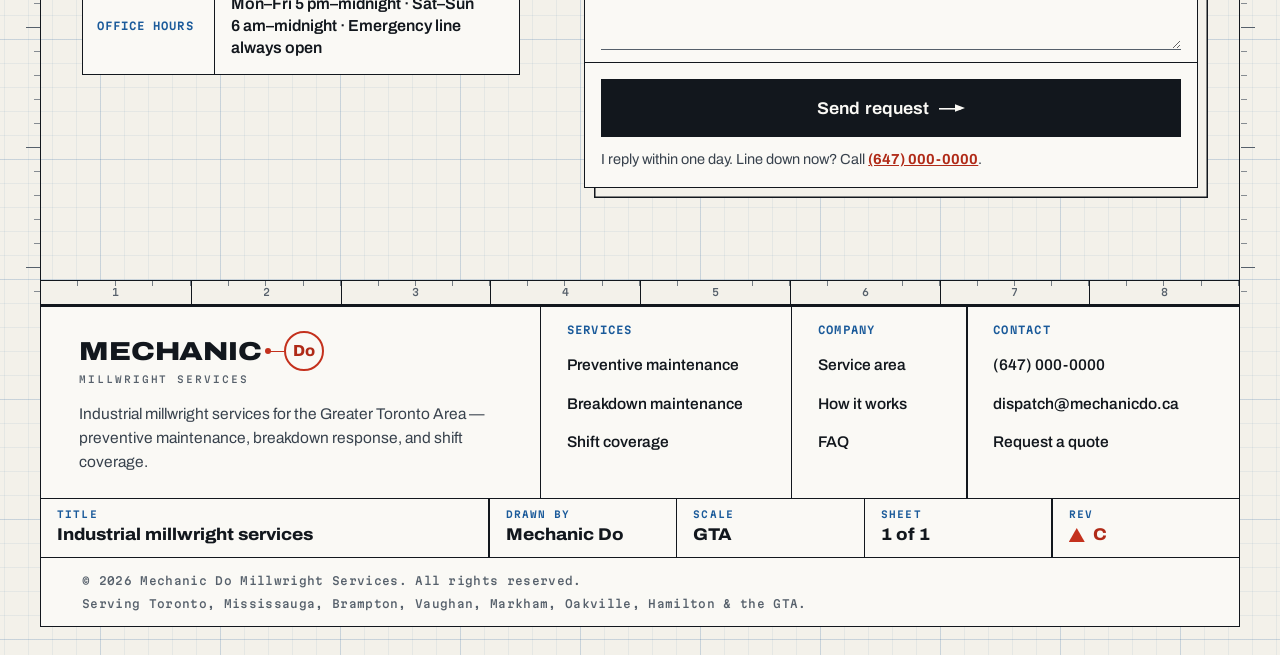
==== commit 5f32fac3: "Limit shift coverage to afternoons, nights and weekends The owner's weekdays are taken until 5 pm, s" ====
--- a/index.html
+++ b/index.html
@@ -398,7 +398,7 @@
           <p>A qualified millwright embedded on your floor for the shifts you can&rsquo;t fill &mdash; vacation, medical leave, a ramp-up, or a seat you&rsquo;re still hiring for.</p>
           <p class="incl">What&rsquo;s included</p>
           <ol class="ticks">
-            <li>Days, afternoons, nights, and weekend shifts</li>
+            <li>Afternoon, night, and weekend shifts</li>
             <li>Short-term fill-in or ongoing rotation coverage</li>
             <li>Shutdown and changeover surge support</li>
             <li>Works to your procedures, LOTO, and safety program</li>
@@ -695,7 +695,7 @@
           </details>
           <details class="qa">
             <summary><span class="qa__n" aria-hidden="true">Q3</span><span class="qa__q">Can you cover a night or weekend shift regularly?</span><span class="qa__x" aria-hidden="true"></span></summary>
-            <div class="qa__a"><p>Yes. Shift coverage is available on days, afternoons, nights, and weekends &mdash; as a one-off fill-in or an ongoing rotation while you recruit.</p></div>
+            <div class="qa__a"><p>Yes. Shift coverage is available on afternoons, nights, and weekends &mdash; as a one-off fill-in or an ongoing rotation while you recruit.</p></div>
           </details>
           <details class="qa">
             <summary><span class="qa__n" aria-hidden="true">Q4</span><span class="qa__q">Do you supply parts?</span><span class="qa__x" aria-hidden="true"></span></summary>
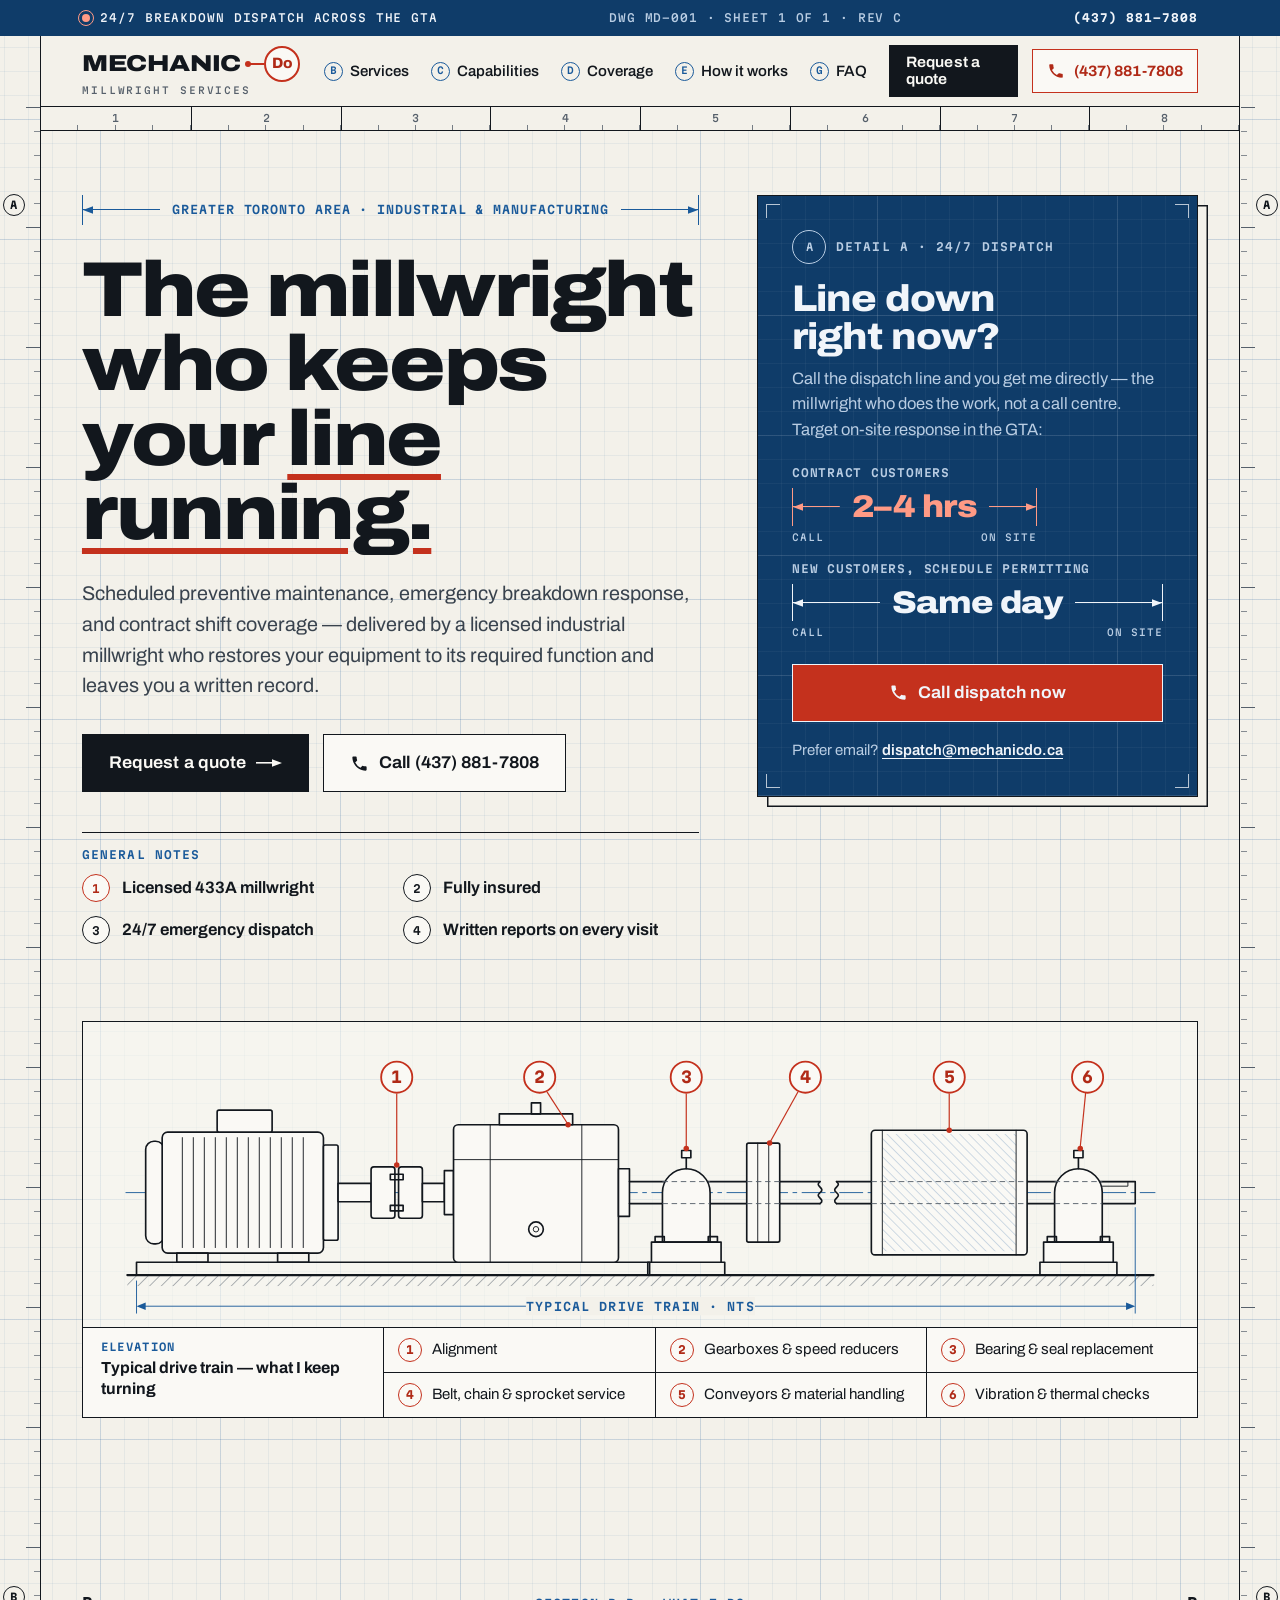
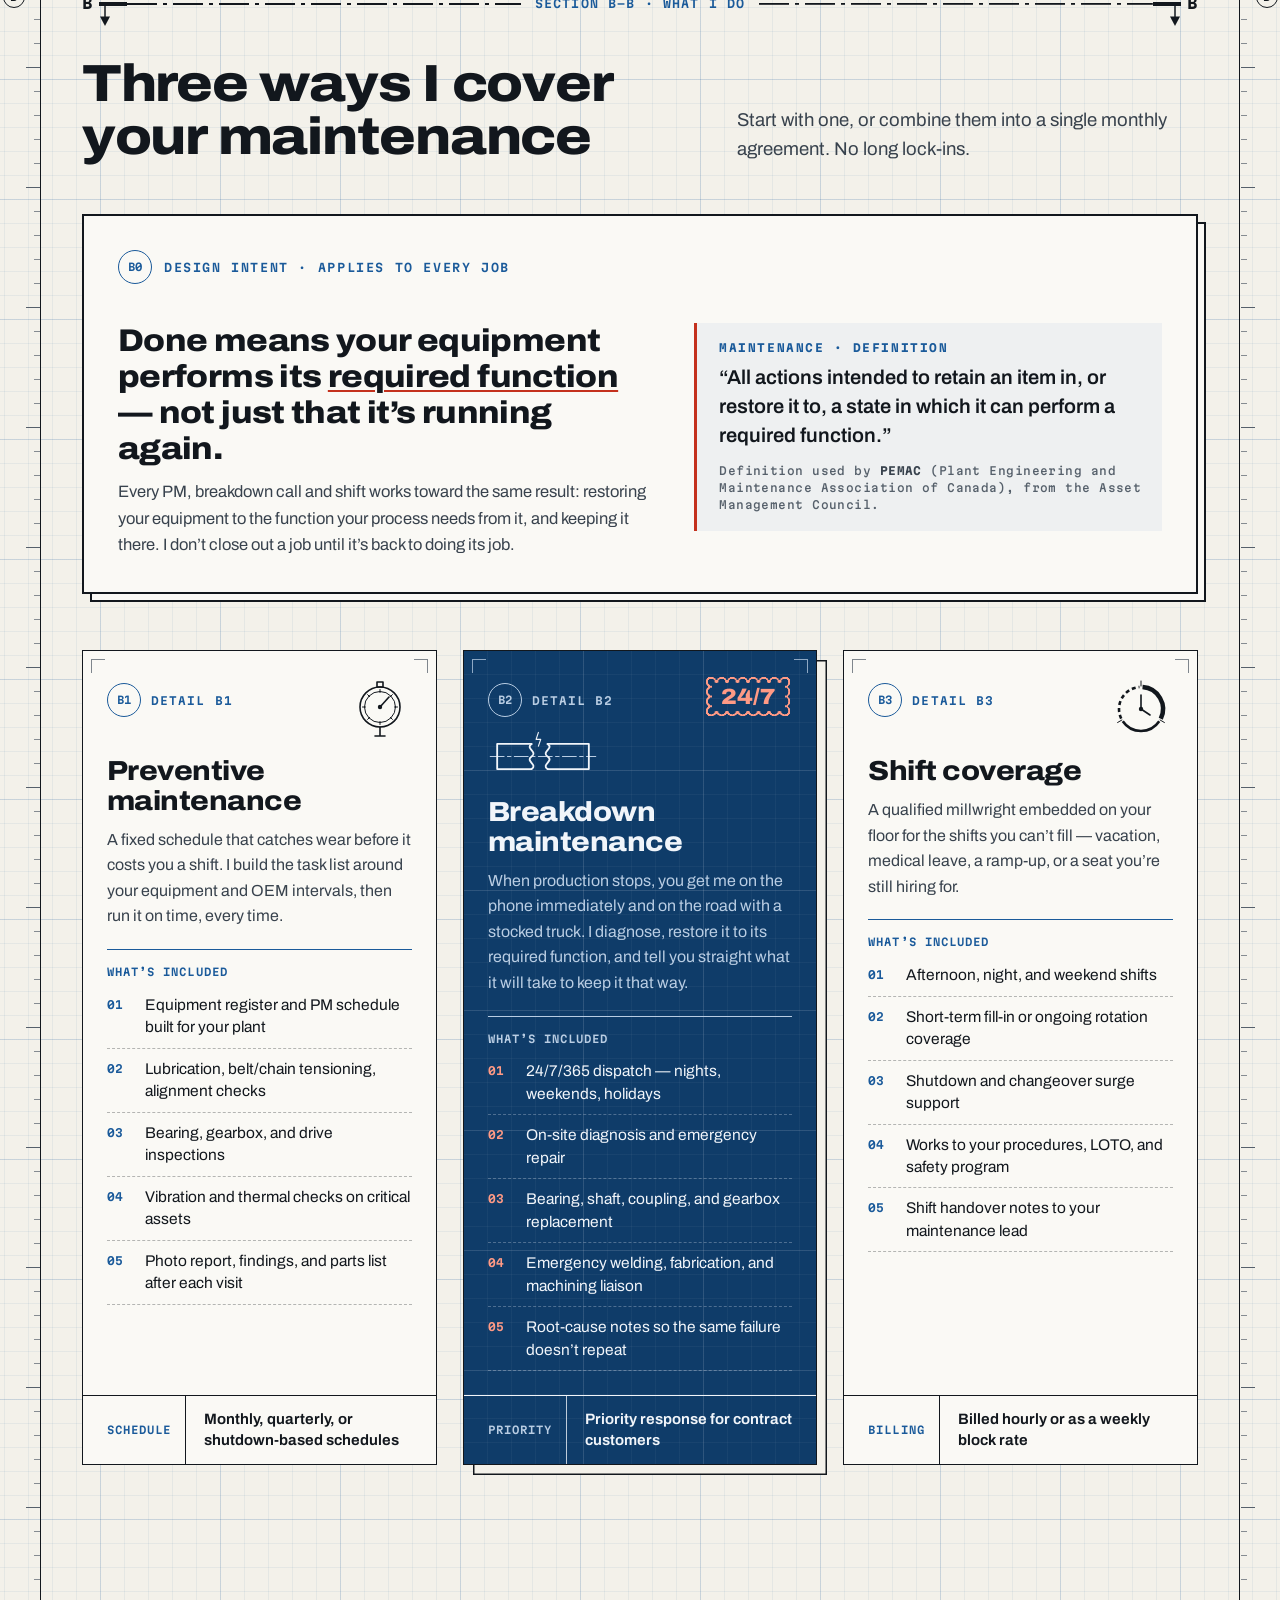
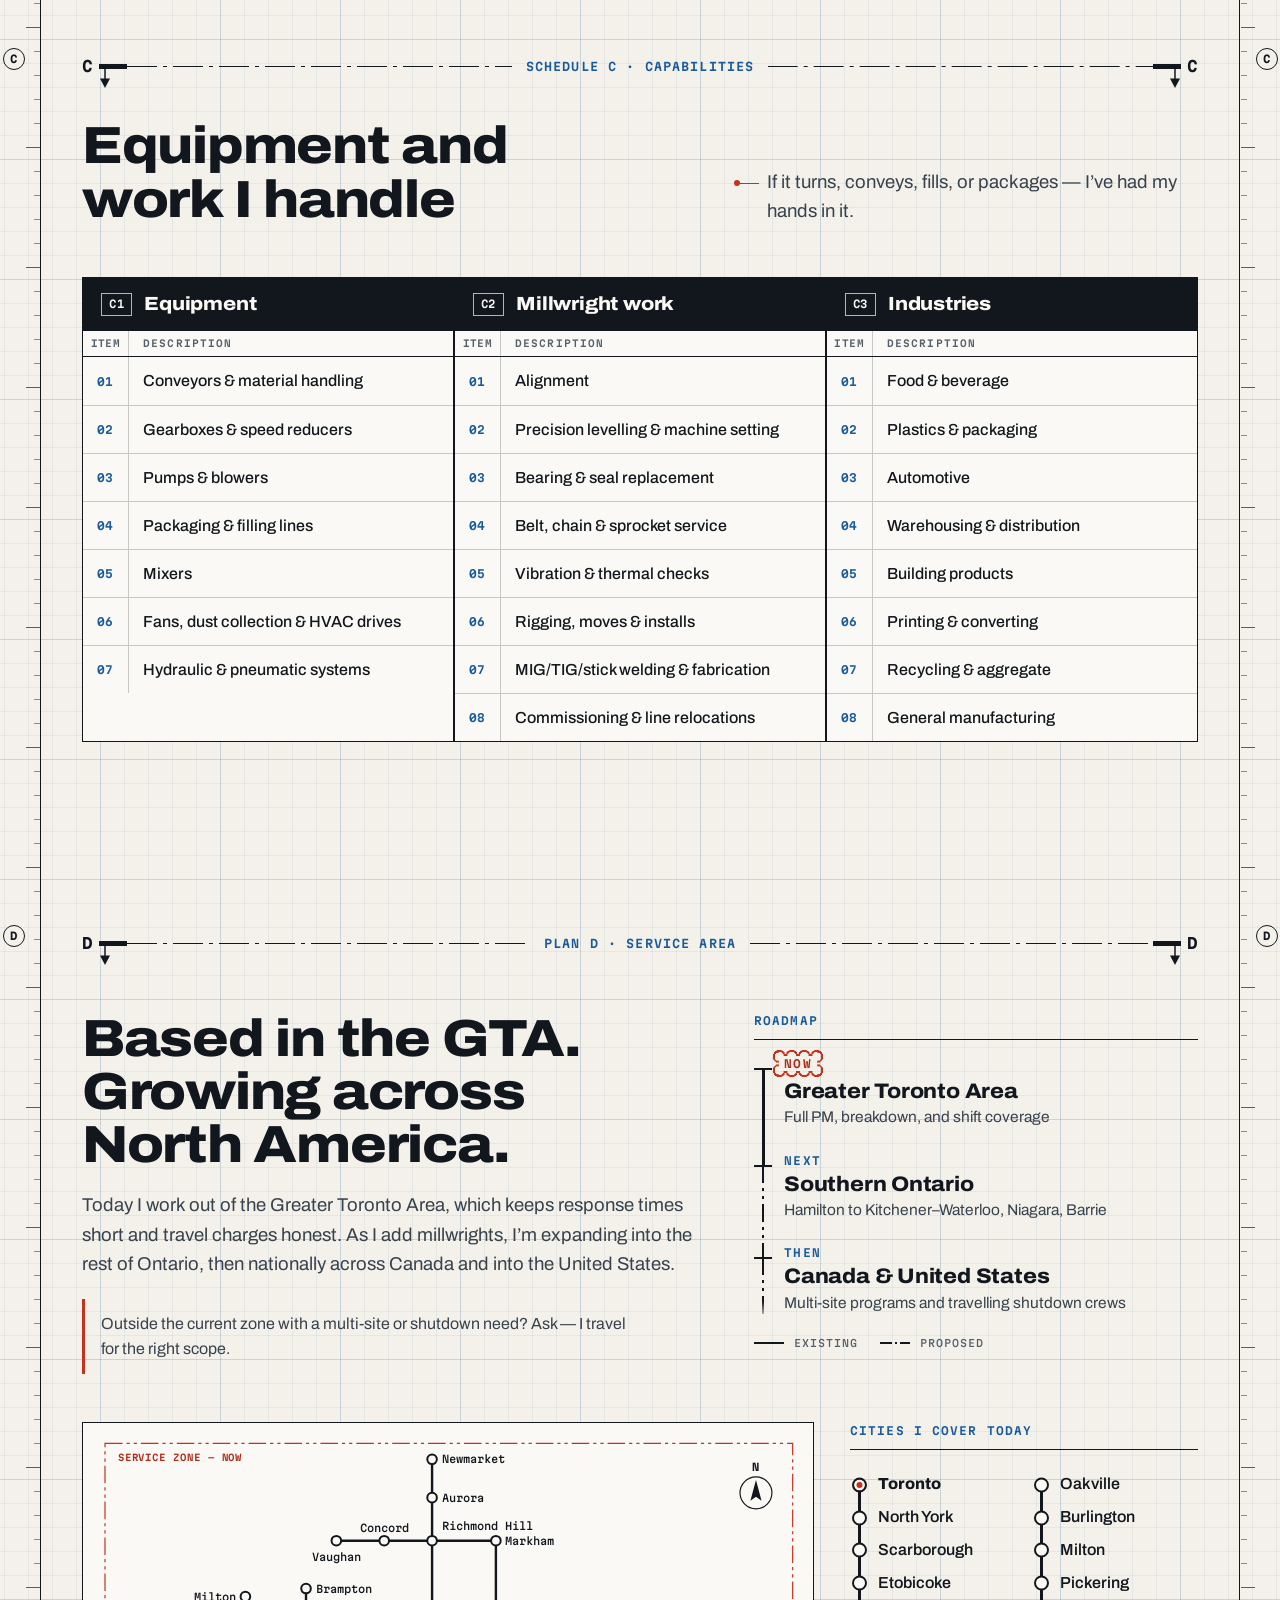
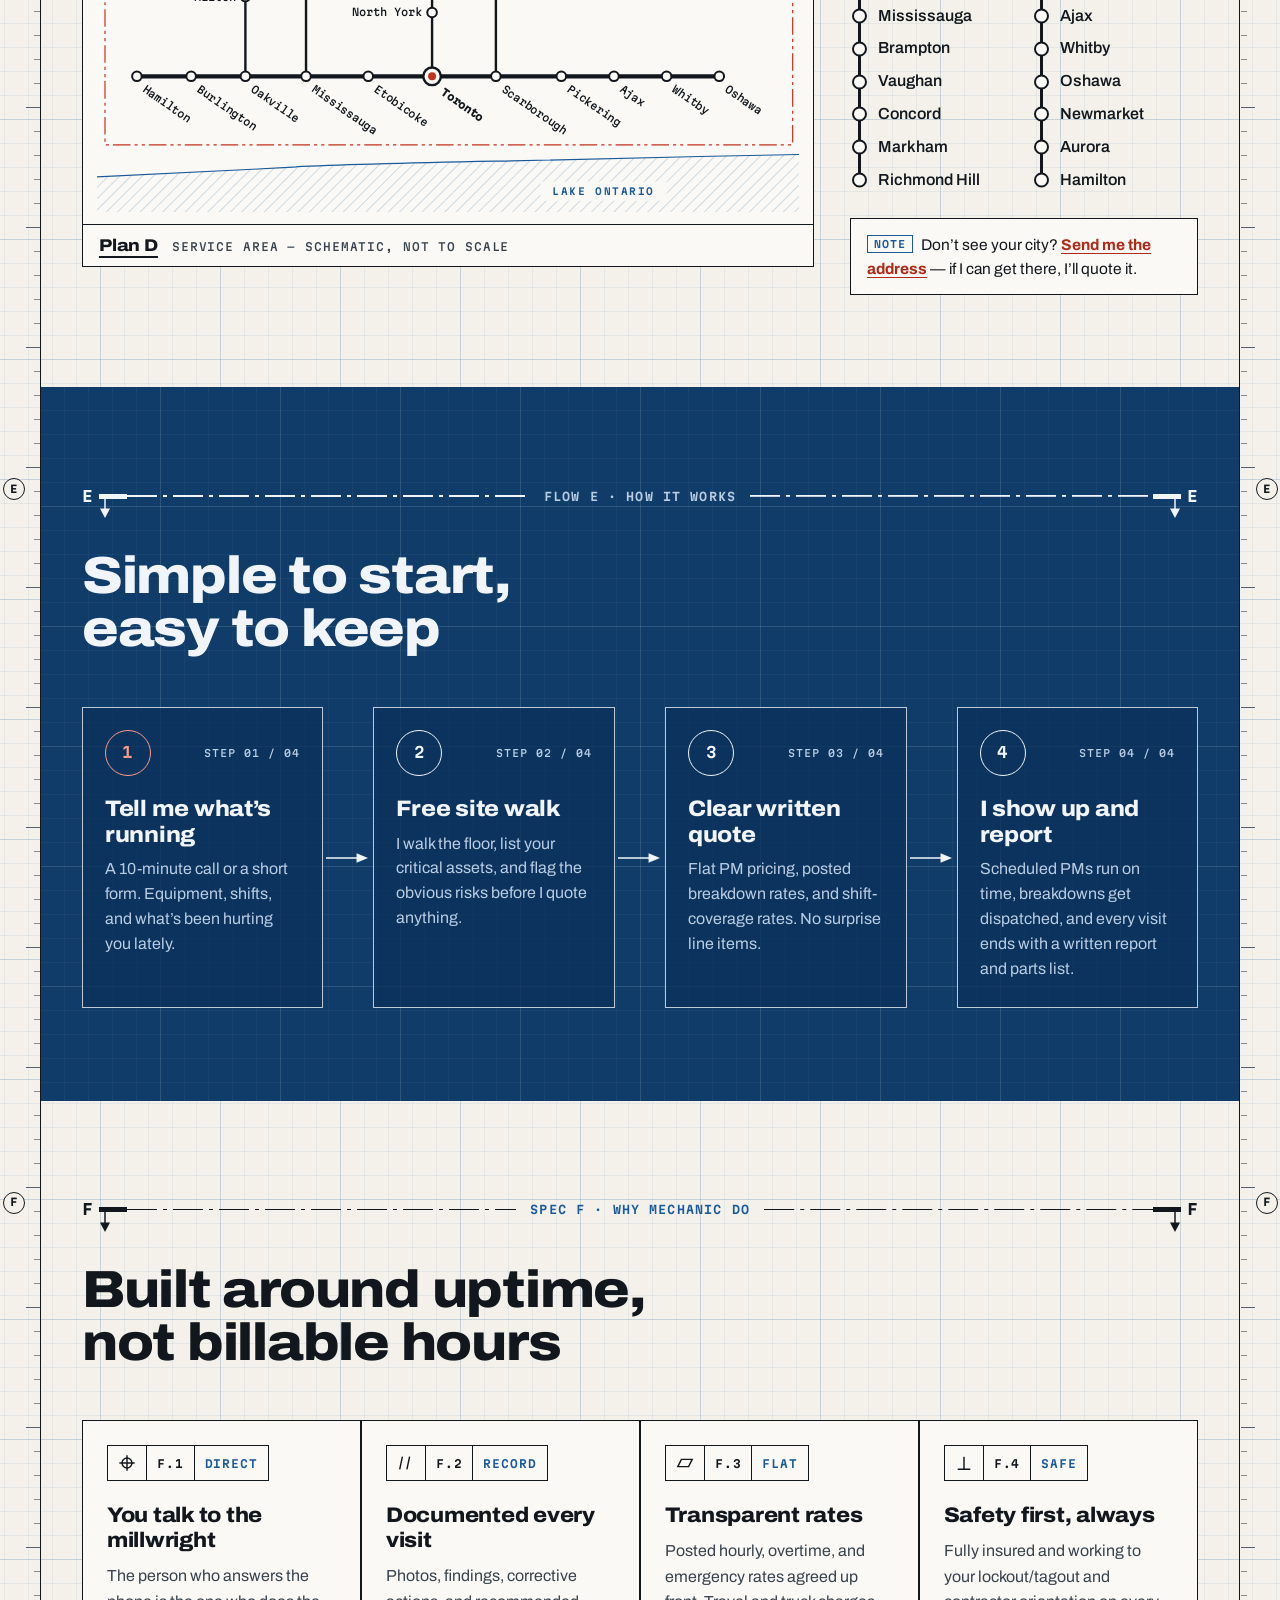
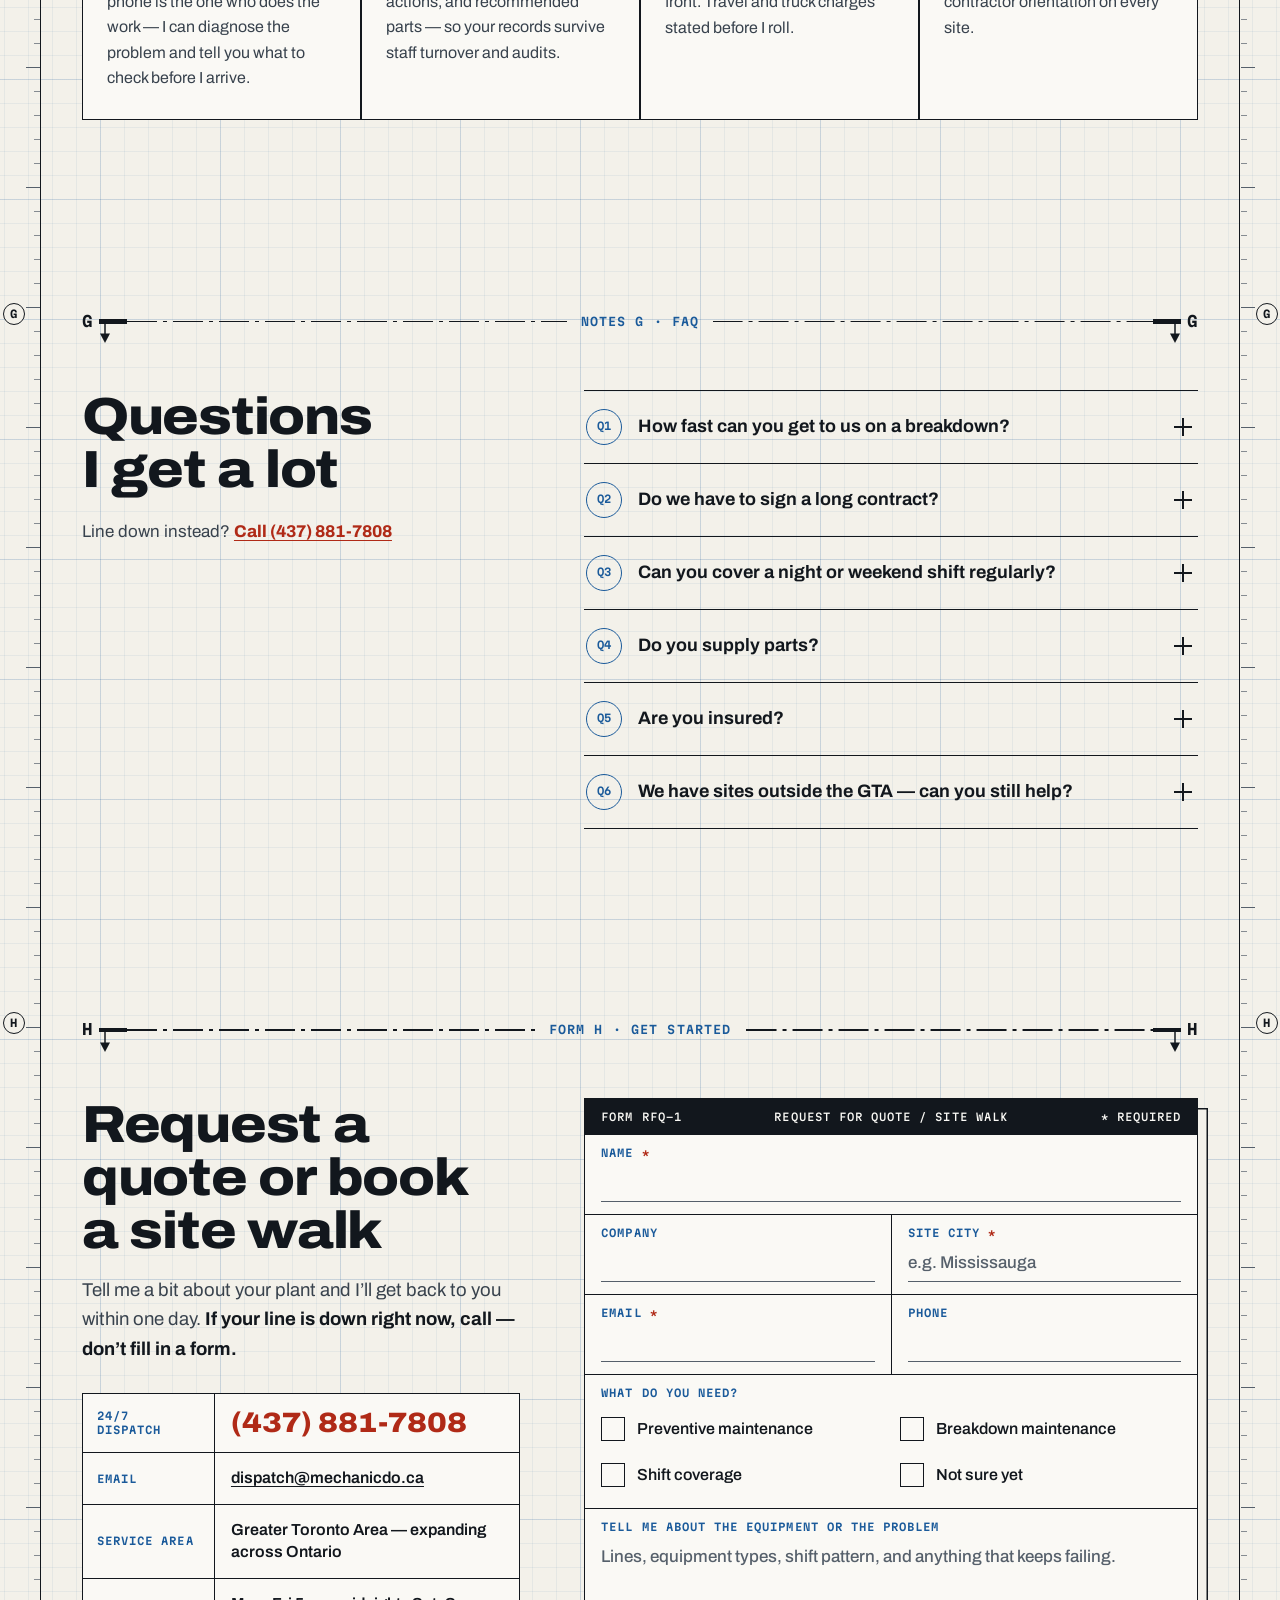
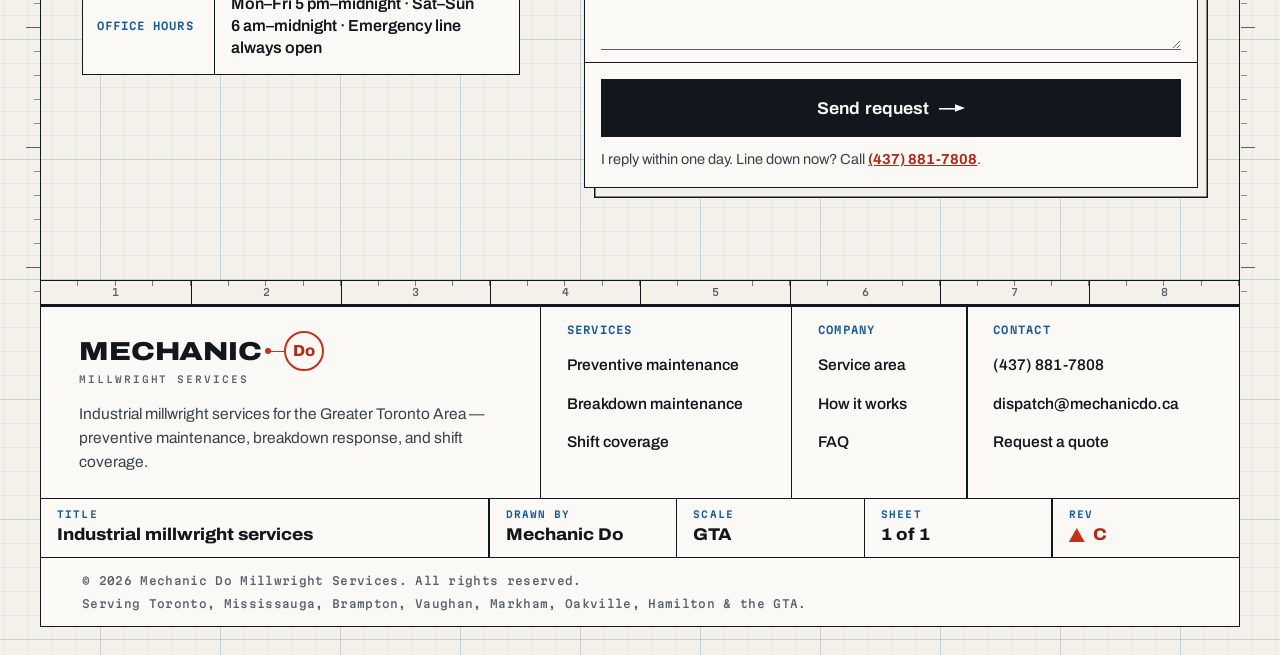
==== commit 865c3568: "Use the real business phone number Replaces the (647) 000-0000 placeholder with (437) 881-7808 every" ====
--- a/index.html
+++ b/index.html
@@ -30,7 +30,7 @@
   "name": "Mechanic Do Millwright Services",
   "description": "Industrial millwright services: preventive maintenance, breakdown maintenance, and shift coverage.",
   "url": "https://mechanicdo.ca/",
-  "telephone": "+1-647-000-0000",
+  "telephone": "+1-437-881-7808",
   "email": "dispatch@mechanicdo.ca",
   "priceRange": "$$",
   "address": {
@@ -68,7 +68,7 @@
   <div class="strip__in">
     <p class="strip__msg"><span class="pulse" aria-hidden="true"></span>24/7 breakdown dispatch across the GTA</p>
     <p class="strip__dwg" aria-hidden="true">DWG MD-001 &middot; Sheet 1 of 1 &middot; Rev C</p>
-    <a class="strip__tel" href="tel:+16470000000">(647) 000-0000</a>
+    <a class="strip__tel" href="tel:+14378817808">(437) 881-7808</a>
   </div>
 </div>
 
@@ -91,10 +91,10 @@
       <a class="btn btn--ink btn--sm nav__cta" href="#quote">Request a quote</a>
     </nav>
 
-    <a class="hdr__call" href="tel:+16470000000">
+    <a class="hdr__call" href="tel:+14378817808">
       <svg class="i-phone" viewBox="0 0 24 24" aria-hidden="true" focusable="false"><path d="M6.6 10.8a15.1 15.1 0 0 0 6.6 6.6l2.2-2.2c.3-.3.7-.4 1-.2 1.2.4 2.4.6 3.6.6.6 0 1 .4 1 1V20c0 .6-.4 1-1 1C10.7 21 3 13.3 3 4c0-.6.4-1 1-1h3.4c.6 0 1 .4 1 1 0 1.3.2 2.5.6 3.6.1.4 0 .8-.2 1l-2.2 2.2z"/></svg>
       <span class="hdr__call-lbl">Call</span>
-      <span class="hdr__call-num">(647) 000-0000</span>
+      <span class="hdr__call-num">(437) 881-7808</span>
     </a>
 
     <button class="nav-toggle" id="navToggle" type="button" aria-expanded="false" aria-controls="siteNav" aria-label="Open menu">
@@ -123,9 +123,9 @@
           </p>
           <div class="hero__actions">
             <a class="btn btn--ink btn--lg" href="#quote">Request a quote <span class="btn__arw" aria-hidden="true"></span></a>
-            <a class="btn btn--line btn--lg" href="tel:+16470000000">
+            <a class="btn btn--line btn--lg" href="tel:+14378817808">
               <svg class="i-phone" viewBox="0 0 24 24" aria-hidden="true" focusable="false"><path d="M6.6 10.8a15.1 15.1 0 0 0 6.6 6.6l2.2-2.2c.3-.3.7-.4 1-.2 1.2.4 2.4.6 3.6.6.6 0 1 .4 1 1V20c0 .6-.4 1-1 1C10.7 21 3 13.3 3 4c0-.6.4-1 1-1h3.4c.6 0 1 .4 1 1 0 1.3.2 2.5.6 3.6.1.4 0 .8-.2 1l-2.2 2.2z"/></svg>
-              Call (647) 000-0000
+              Call (437) 881-7808
             </a>
           </div>
         </div>
@@ -150,7 +150,7 @@
             </li>
           </ul>
 
-          <a class="btn btn--red btn--block btn--lg" href="tel:+16470000000">
+          <a class="btn btn--red btn--block btn--lg" href="tel:+14378817808">
             <svg class="i-phone" viewBox="0 0 24 24" aria-hidden="true" focusable="false"><path d="M6.6 10.8a15.1 15.1 0 0 0 6.6 6.6l2.2-2.2c.3-.3.7-.4 1-.2 1.2.4 2.4.6 3.6.6.6 0 1 .4 1 1V20c0 .6-.4 1-1 1C10.7 21 3 13.3 3 4c0-.6.4-1 1-1h3.4c.6 0 1 .4 1 1 0 1.3.2 2.5.6 3.6.1.4 0 .8-.2 1l-2.2 2.2z"/></svg>
             Call dispatch now
           </a>
@@ -681,7 +681,7 @@
       <div class="faq-grid">
         <div class="faq-grid__head">
           <h2 id="faq-title">Questions I get a lot</h2>
-          <p class="faq-grid__call">Line down instead? <a href="tel:+16470000000">Call (647) 000-0000</a></p>
+          <p class="faq-grid__call">Line down instead? <a href="tel:+14378817808">Call (437) 881-7808</a></p>
         </div>
 
         <div class="faq">
@@ -729,7 +729,7 @@
           <ul class="contact">
             <li>
               <span class="contact__k">24/7 dispatch</span>
-              <a class="contact__v contact__v--big" href="tel:+16470000000">(647) 000-0000</a>
+              <a class="contact__v contact__v--big" href="tel:+14378817808">(437) 881-7808</a>
             </li>
             <li>
               <span class="contact__k">Email</span>
@@ -794,7 +794,7 @@
 
           <div class="rfq__foot">
             <button class="btn btn--ink btn--block btn--lg" type="submit">Send request <span class="btn__arw" aria-hidden="true"></span></button>
-            <p class="form-note" id="formNote" role="status">I reply within one day. Line down now? Call <a href="tel:+16470000000">(647) 000-0000</a>.</p>
+            <p class="form-note" id="formNote" role="status">I reply within one day. Line down now? Call <a href="tel:+14378817808">(437) 881-7808</a>.</p>
           </div>
         </form>
       </div>
@@ -834,7 +834,7 @@
       </div>
       <div class="tb__col">
         <h3>Contact</h3>
-        <a href="tel:+16470000000">(647) 000-0000</a>
+        <a href="tel:+14378817808">(437) 881-7808</a>
         <a href="mailto:dispatch@mechanicdo.ca">dispatch@mechanicdo.ca</a>
         <a href="#quote">Request a quote</a>
       </div>
@@ -853,10 +853,10 @@
   </div>
 </footer>
 
-<a class="callbar" href="tel:+16470000000">
+<a class="callbar" href="tel:+14378817808">
   <svg class="i-phone" viewBox="0 0 24 24" aria-hidden="true" focusable="false"><path d="M6.6 10.8a15.1 15.1 0 0 0 6.6 6.6l2.2-2.2c.3-.3.7-.4 1-.2 1.2.4 2.4.6 3.6.6.6 0 1 .4 1 1V20c0 .6-.4 1-1 1C10.7 21 3 13.3 3 4c0-.6.4-1 1-1h3.4c.6 0 1 .4 1 1 0 1.3.2 2.5.6 3.6.1.4 0 .8-.2 1l-2.2 2.2z"/></svg>
   <span class="callbar__lbl"><span class="callbar__pre">Line down? </span>Call 24/7</span>
-  <span class="callbar__num">(647) 000-0000</span>
+  <span class="callbar__num">(437) 881-7808</span>
 </a>
 
 <script src="assets/js/main.js" defer></script>
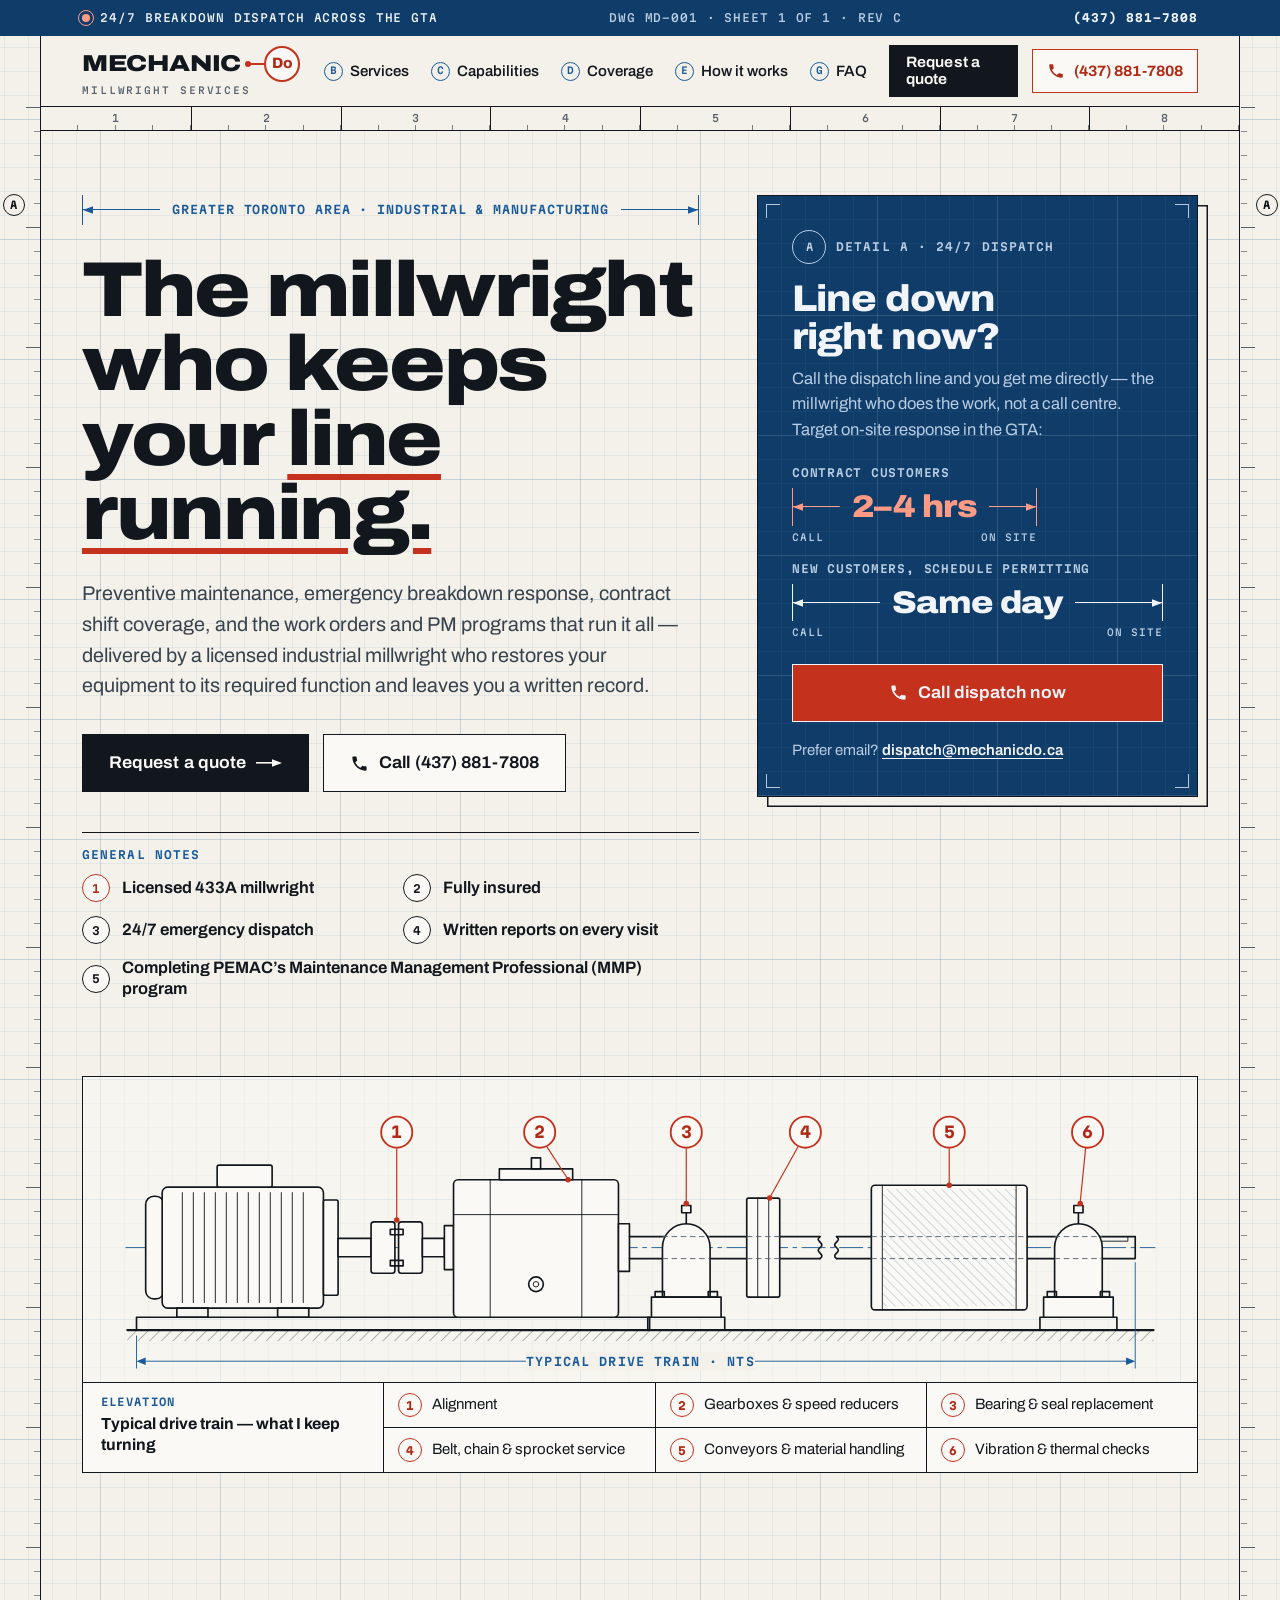
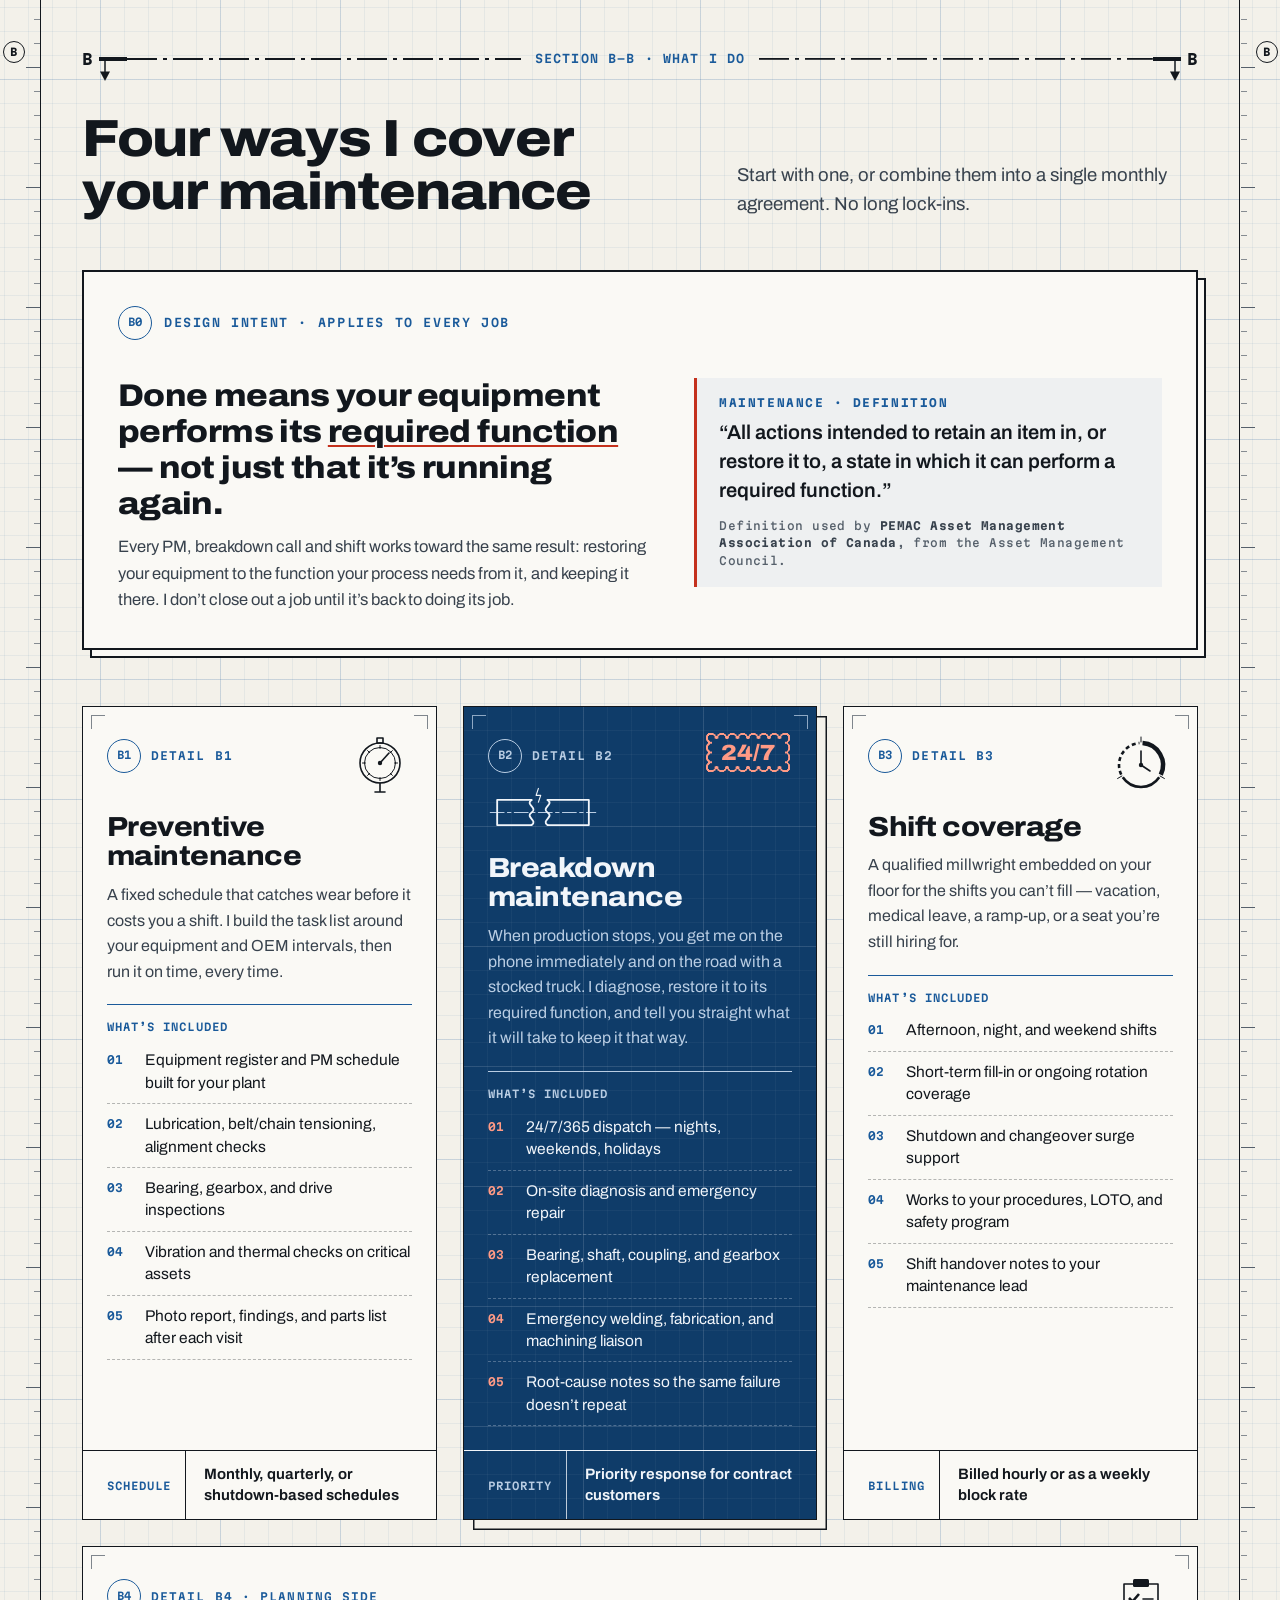
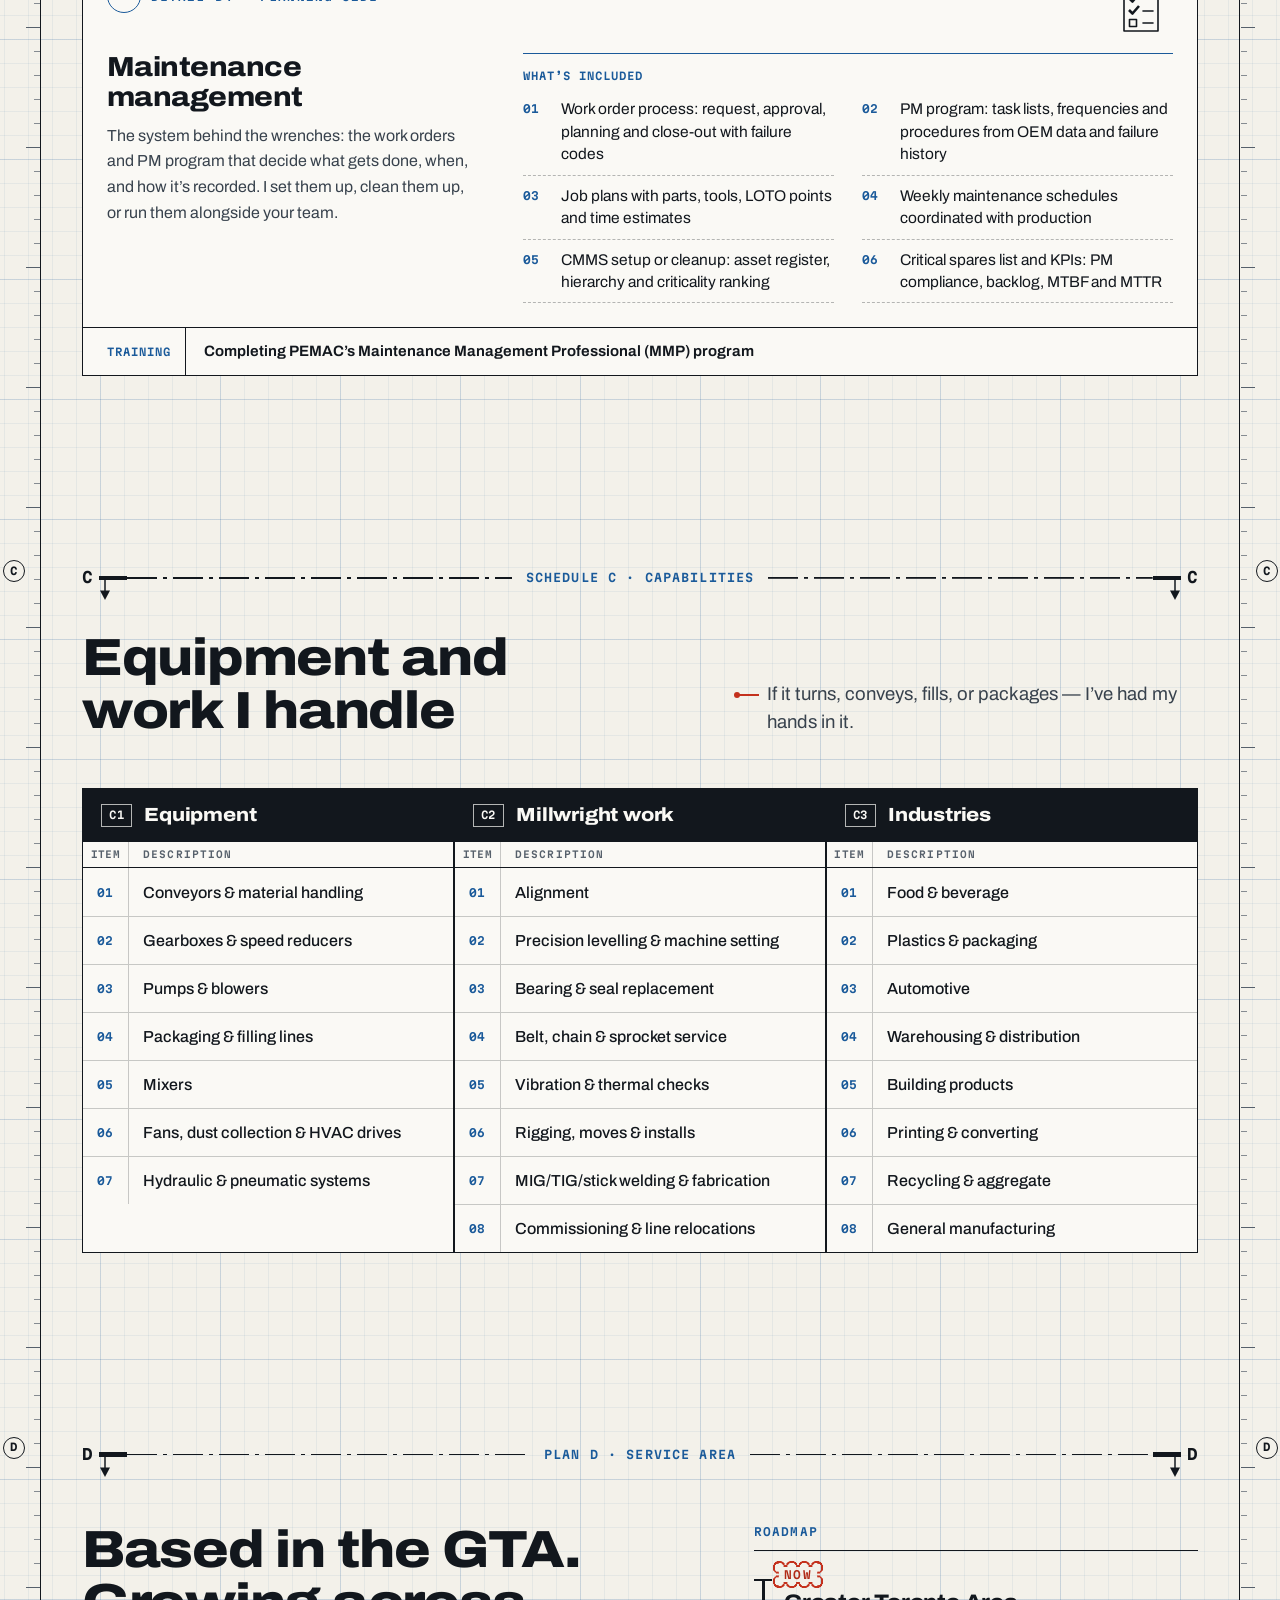
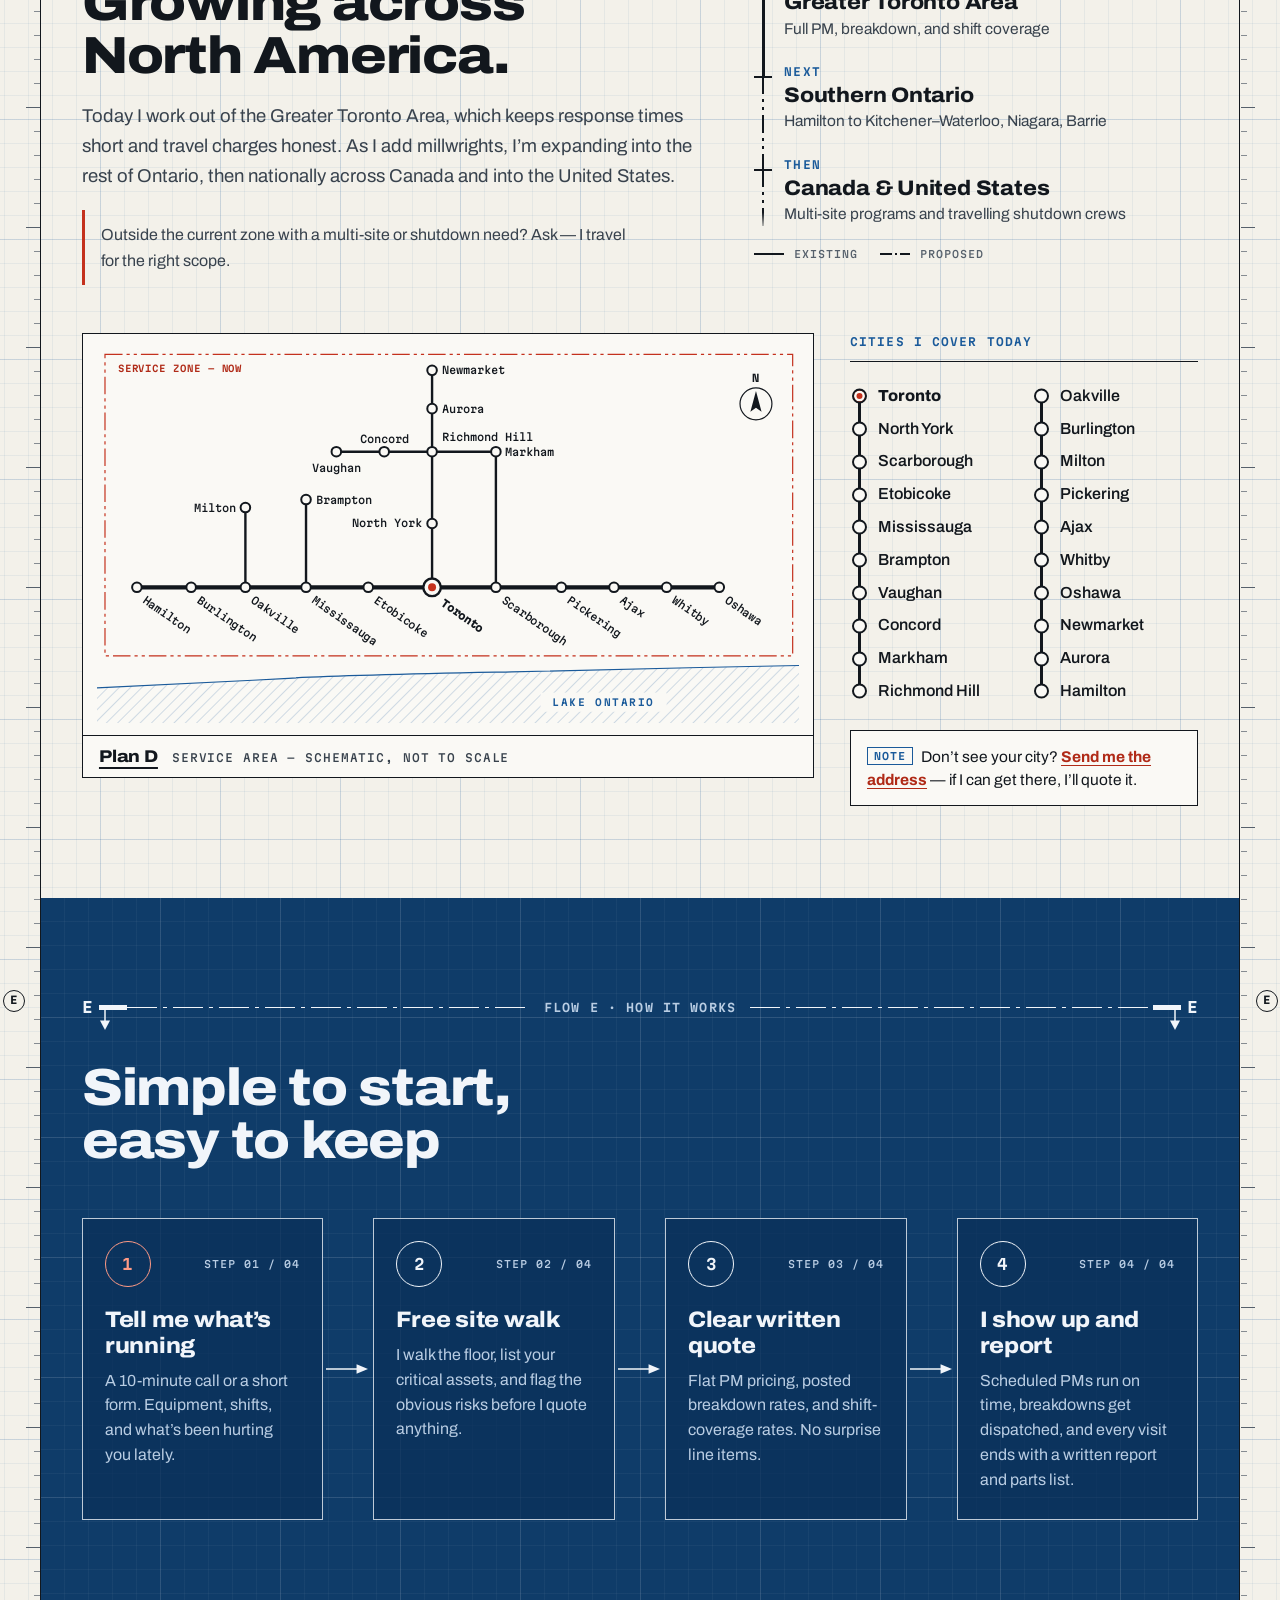
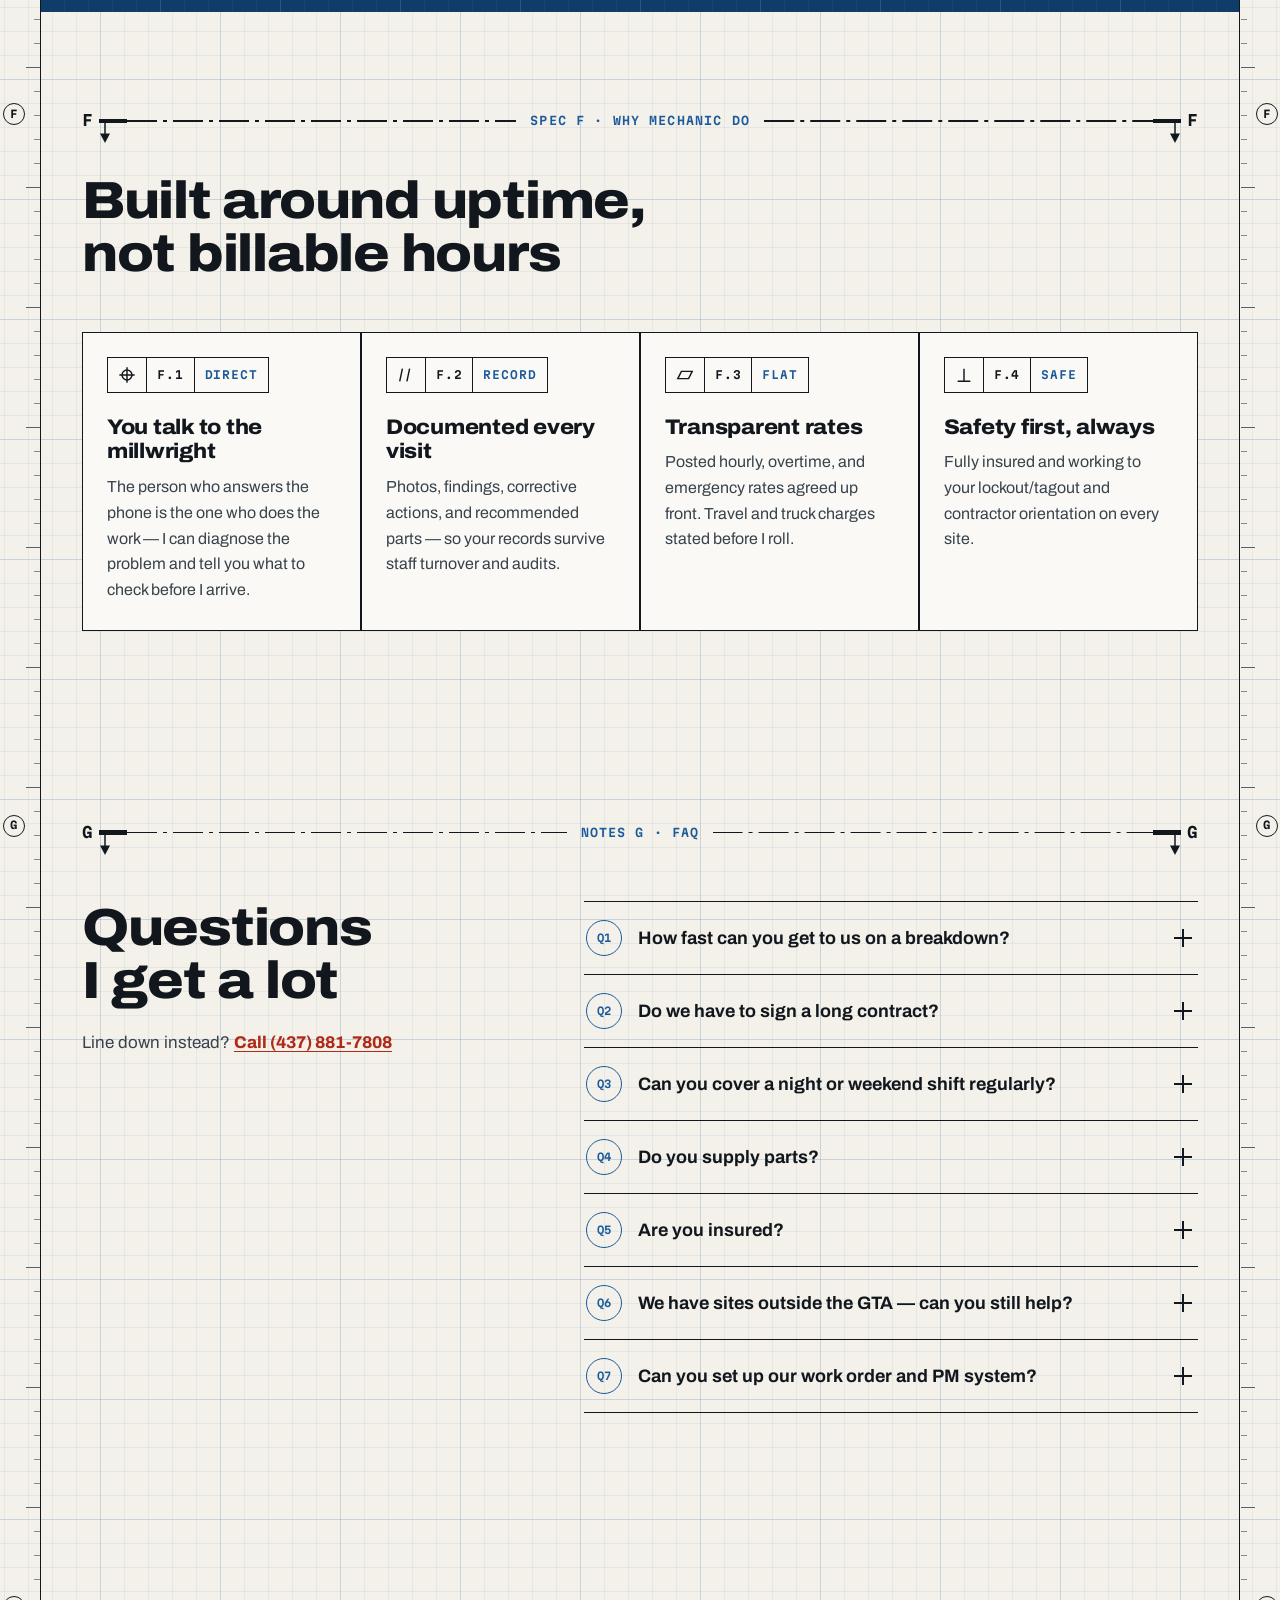
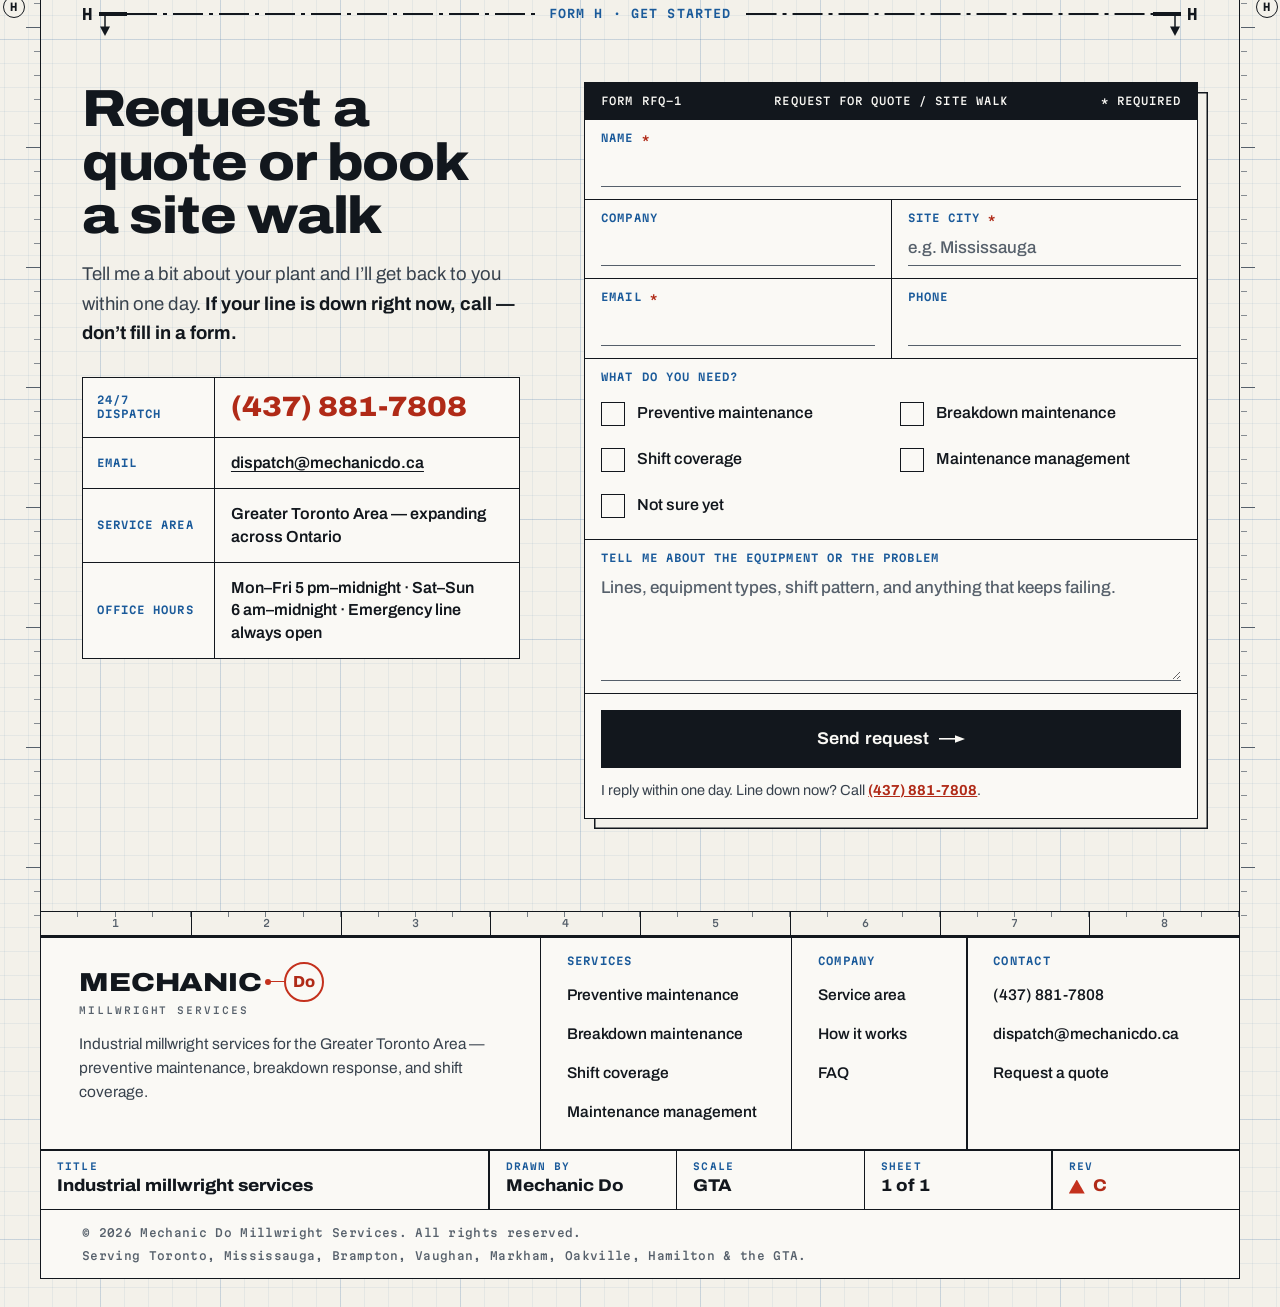
==== commit 0e990dbe: "Add maintenance management service and PEMAC MMP training The owner is completing PEMAC's Maintenanc" ====
--- a/index.html
+++ b/index.html
@@ -4,13 +4,13 @@
 <meta charset="utf-8">
 <meta name="viewport" content="width=device-width, initial-scale=1">
 <title>Mechanic Do | Industrial Millwright Services in the GTA</title>
-<meta name="description" content="Licensed industrial millwright serving the Greater Toronto Area. Preventive maintenance programs, 24/7 breakdown response, and contract shift coverage for plants and production lines.">
+<meta name="description" content="Licensed industrial millwright serving the Greater Toronto Area: preventive maintenance, 24/7 breakdown response, shift coverage, and work order and PM program management for plants.">
 <link rel="canonical" href="https://mechanicdo.ca/">
 
 <!-- Open Graph / social -->
 <meta property="og:type" content="website">
 <meta property="og:title" content="Mechanic Do | Industrial Millwright Services in the GTA">
-<meta property="og:description" content="Preventive maintenance, 24/7 breakdown response, and contract shift coverage for GTA plants and production lines.">
+<meta property="og:description" content="Preventive maintenance, 24/7 breakdown response, shift coverage, and work order and PM program management for GTA plants and production lines.">
 <meta property="og:url" content="https://mechanicdo.ca/">
 <meta property="og:image" content="https://mechanicdo.ca/assets/img/og-image.svg">
 <meta name="twitter:card" content="summary_large_image">
@@ -28,7 +28,7 @@
   "@context": "https://schema.org",
   "@type": "ProfessionalService",
   "name": "Mechanic Do Millwright Services",
-  "description": "Industrial millwright services: preventive maintenance, breakdown maintenance, and shift coverage.",
+  "description": "Industrial millwright services: preventive maintenance, breakdown maintenance, shift coverage, and maintenance management (work orders and PM programs).",
   "url": "https://mechanicdo.ca/",
   "telephone": "+1-437-881-7808",
   "email": "dispatch@mechanicdo.ca",
@@ -117,9 +117,9 @@
           <p class="dimline"><span class="dimline__txt">Greater Toronto Area &middot; Industrial &amp; manufacturing</span></p>
           <h1 id="hero-title">The millwright who keeps your <span class="redline">line running.</span></h1>
           <p class="lede">
-            Scheduled preventive maintenance, emergency breakdown response, and contract
-            shift coverage &mdash; delivered by a licensed industrial millwright who restores your equipment
-            to its required function and leaves you a written record.
+            Preventive maintenance, emergency breakdown response, contract shift coverage, and the
+            work orders and PM programs that run it all &mdash; delivered by a licensed industrial millwright
+            who restores your equipment to its required function and leaves you a written record.
           </p>
           <div class="hero__actions">
             <a class="btn btn--ink btn--lg" href="#quote">Request a quote <span class="btn__arw" aria-hidden="true"></span></a>
@@ -164,6 +164,7 @@
             <li><span class="balloon" aria-hidden="true">2</span>Fully insured</li>
             <li><span class="balloon" aria-hidden="true">3</span>24/7 emergency dispatch</li>
             <li><span class="balloon" aria-hidden="true">4</span>Written reports on every visit</li>
+            <li class="notes__wide"><span class="balloon" aria-hidden="true">5</span>Completing PEMAC&rsquo;s Maintenance Management Professional (MMP) program</li>
           </ol>
         </div>
       </div>
@@ -302,7 +303,7 @@
       <header class="sec-head">
         <div class="cut"><span class="cut__end" aria-hidden="true">B</span><p class="cut__label">Section B&ndash;B &middot; What I do</p><span class="cut__end cut__end--r" aria-hidden="true">B</span></div>
         <div class="sec-head__row">
-          <h2 id="services-title">Three ways I cover your maintenance</h2>
+          <h2 id="services-title">Four ways I cover your maintenance</h2>
           <p class="sec-sub">Start with one, or combine them into a single monthly agreement. No long lock-ins.</p>
         </div>
       </header>
@@ -316,7 +317,7 @@
         <blockquote class="intent__def" cite="https://www.pemac.org/asset-management-vs-maintenance-management">
           <p class="intent__term">Maintenance <span aria-hidden="true">&middot;</span> definition</p>
           <p>&ldquo;All actions intended to retain an item in, or restore it to, a state in which it can perform a required function.&rdquo;</p>
-          <footer>Definition used by <cite>PEMAC</cite> (Plant Engineering and Maintenance Association of Canada), from the Asset Management Council.</footer>
+          <footer>Definition used by <cite>PEMAC Asset Management Association of Canada</cite>, from the Asset Management Council.</footer>
         </blockquote>
       </aside>
 
@@ -407,6 +408,41 @@
           <dl class="mini-tb">
             <dt>Billing</dt>
             <dd>Billed hourly or as a weekly block rate</dd>
+          </dl>
+        </article>
+        <article class="sheet-card sheet-card--wide">
+          <span class="reg reg--tl" aria-hidden="true"></span><span class="reg reg--tr" aria-hidden="true"></span>
+          <div class="sheet-card__top">
+            <p class="viewtag"><span class="balloon balloon--sm" aria-hidden="true">B4</span>Detail B4 &middot; Planning side</p>
+            <svg class="sheet-card__icon" viewBox="0 0 64 64" aria-hidden="true" focusable="false">
+              <path d="M15 11h34v47H15z"/>
+              <rect class="f" x="24" y="6" width="16" height="8" rx="1.5"/>
+              <path class="m" d="M20 25l3.5 3.5L30 21"/>
+              <path class="m" d="M20 37l3.5 3.5L30 33"/>
+              <path d="M20.5 46.5h7v7h-7z"/>
+              <path d="M34 26h10M34 38h10M34 50h10"/>
+            </svg>
+          </div>
+          <div class="sheet-card__cols">
+            <div>
+              <h3>Maintenance management</h3>
+              <p>The system behind the wrenches: the work orders and PM program that decide what gets done, when, and how it&rsquo;s recorded. I set them up, clean them up, or run them alongside your team.</p>
+            </div>
+            <div>
+              <p class="incl">What&rsquo;s included</p>
+              <ol class="ticks ticks--2col">
+                <li>Work order process: request, approval, planning and close-out with failure codes</li>
+                <li>PM program: task lists, frequencies and procedures from OEM data and failure history</li>
+                <li>Job plans with parts, tools, LOTO points and time estimates</li>
+                <li>Weekly maintenance schedules coordinated with production</li>
+                <li>CMMS setup or cleanup: asset register, hierarchy and criticality ranking</li>
+                <li>Critical spares list and KPIs: PM compliance, backlog, MTBF and MTTR</li>
+              </ol>
+            </div>
+          </div>
+          <dl class="mini-tb">
+            <dt>Training</dt>
+            <dd>Completing PEMAC&rsquo;s Maintenance Management Professional (MMP) program</dd>
           </dl>
         </article>
       </div>
@@ -709,6 +745,10 @@
             <summary><span class="qa__n" aria-hidden="true">Q6</span><span class="qa__q">We have sites outside the GTA &mdash; can you still help?</span><span class="qa__x" aria-hidden="true"></span></summary>
             <div class="qa__a"><p>Often, yes. I&rsquo;m expanding through Southern Ontario and then across Canada and the US. For multi-site programs and shutdowns I already travel &mdash; send me the locations and I&rsquo;ll tell you honestly what I can cover.</p></div>
           </details>
+          <details class="qa">
+            <summary><span class="qa__n" aria-hidden="true">Q7</span><span class="qa__q">Can you set up our work order and PM system?</span><span class="qa__x" aria-hidden="true"></span></summary>
+            <div class="qa__a"><p>Yes. I can set up or clean up your work order process and PM program &mdash; task lists, frequencies, job plans, and the CMMS records behind them &mdash; then hand it over to your team or keep running it with you. It draws on PEMAC&rsquo;s Maintenance Management Professional (MMP) program, which I&rsquo;m completing now.</p></div>
+          </details>
         </div>
       </div>
     </div>
@@ -777,6 +817,7 @@
                 <label class="check"><input type="checkbox" name="service" value="Preventive maintenance"><span class="check__box" aria-hidden="true"></span>Preventive maintenance</label>
                 <label class="check"><input type="checkbox" name="service" value="Breakdown maintenance"><span class="check__box" aria-hidden="true"></span>Breakdown maintenance</label>
                 <label class="check"><input type="checkbox" name="service" value="Shift coverage"><span class="check__box" aria-hidden="true"></span>Shift coverage</label>
+                <label class="check"><input type="checkbox" name="service" value="Maintenance management"><span class="check__box" aria-hidden="true"></span>Maintenance management</label>
                 <label class="check"><input type="checkbox" name="service" value="Not sure yet"><span class="check__box" aria-hidden="true"></span>Not sure yet</label>
               </div>
             </fieldset>
@@ -825,6 +866,7 @@
         <a href="#services">Preventive maintenance</a>
         <a href="#services">Breakdown maintenance</a>
         <a href="#services">Shift coverage</a>
+        <a href="#services">Maintenance management</a>
       </div>
       <div class="tb__col">
         <h3>Company</h3>
--- a/assets/css/styles.css
+++ b/assets/css/styles.css
@@ -1041,6 +1041,16 @@
   text-transform: uppercase;
 }
 .mini-tb dd { margin: 0; padding: 13px 18px; font-weight: 650; font-size: 15px; line-height: 1.4; }
+
+/* B4 · the planning side of maintenance: a wide sheet spanning the whole row */
+.sheet-card--wide { grid-column: 1 / -1; }
+.sheet-card__cols > div > p:not(.incl) { margin: 0 0 20px; color: var(--ink-2); font-size: 16px; line-height: 1.6; }
+@media (min-width: 1000px) {
+  .sheet-card--wide .sheet-card__cols { display: grid; grid-template-columns: minmax(0, 4fr) minmax(0, 7fr); column-gap: 44px; }
+  .ticks--2col { display: grid; grid-template-columns: repeat(2, minmax(0, 1fr)); column-gap: 28px; }
+}
+/* hero note 5 (the credential) runs the full width of the notes block */
+.notes__list .notes__wide { grid-column: 1 / -1; }
 
 /* featured: Breakdown is the blueprint print */
 .sheet-card--featured {
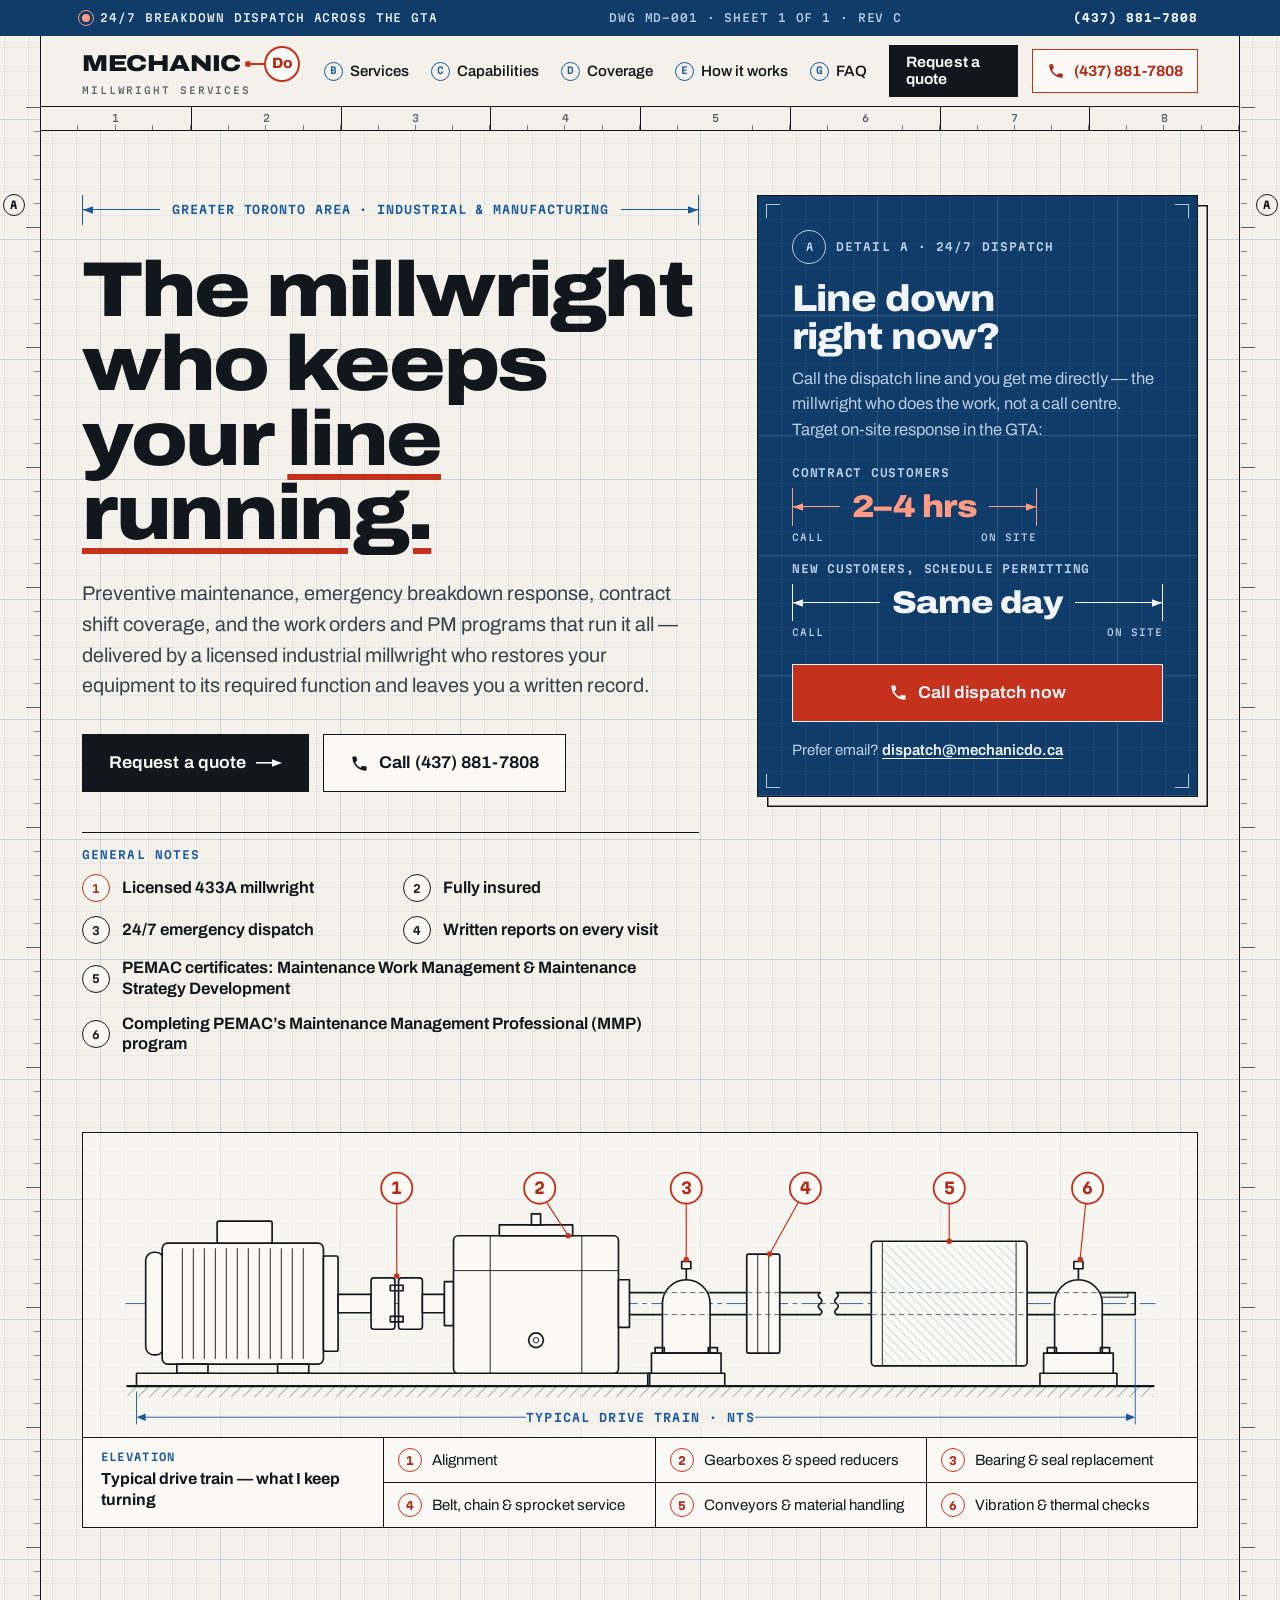
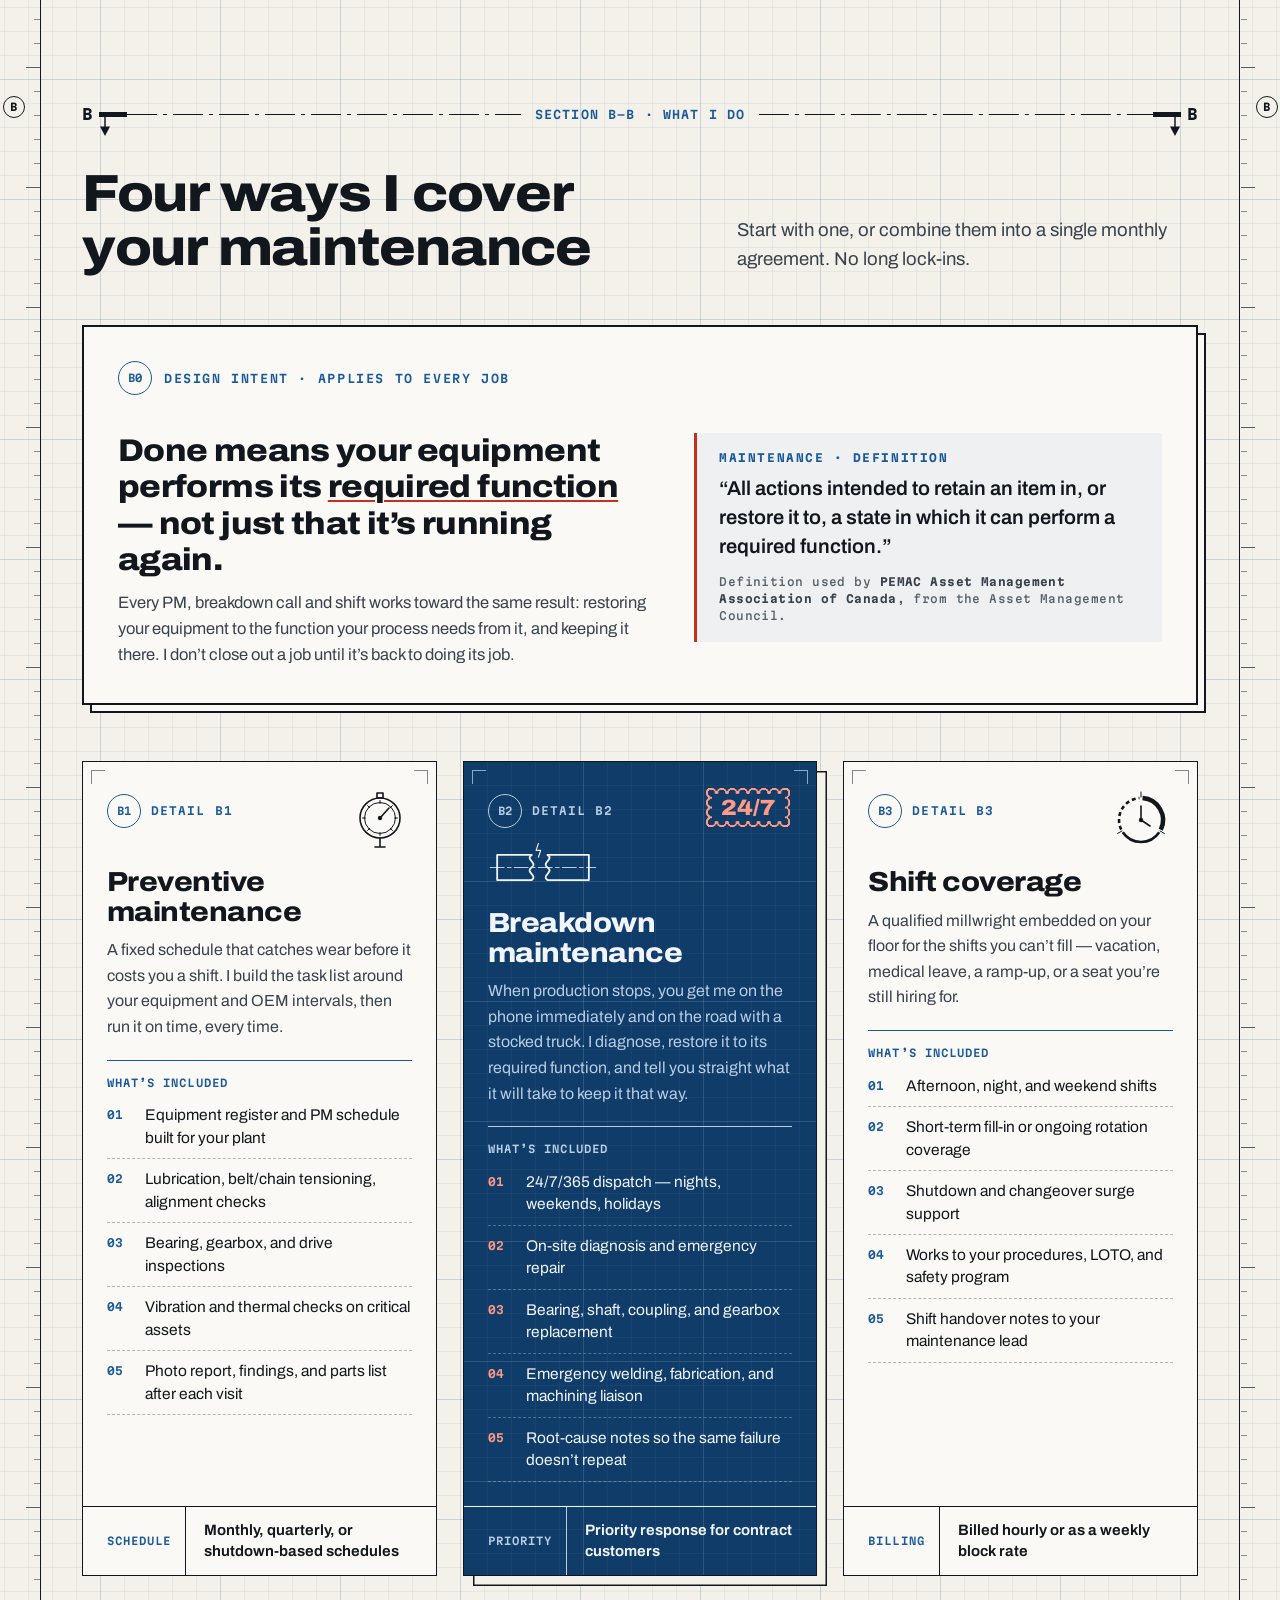
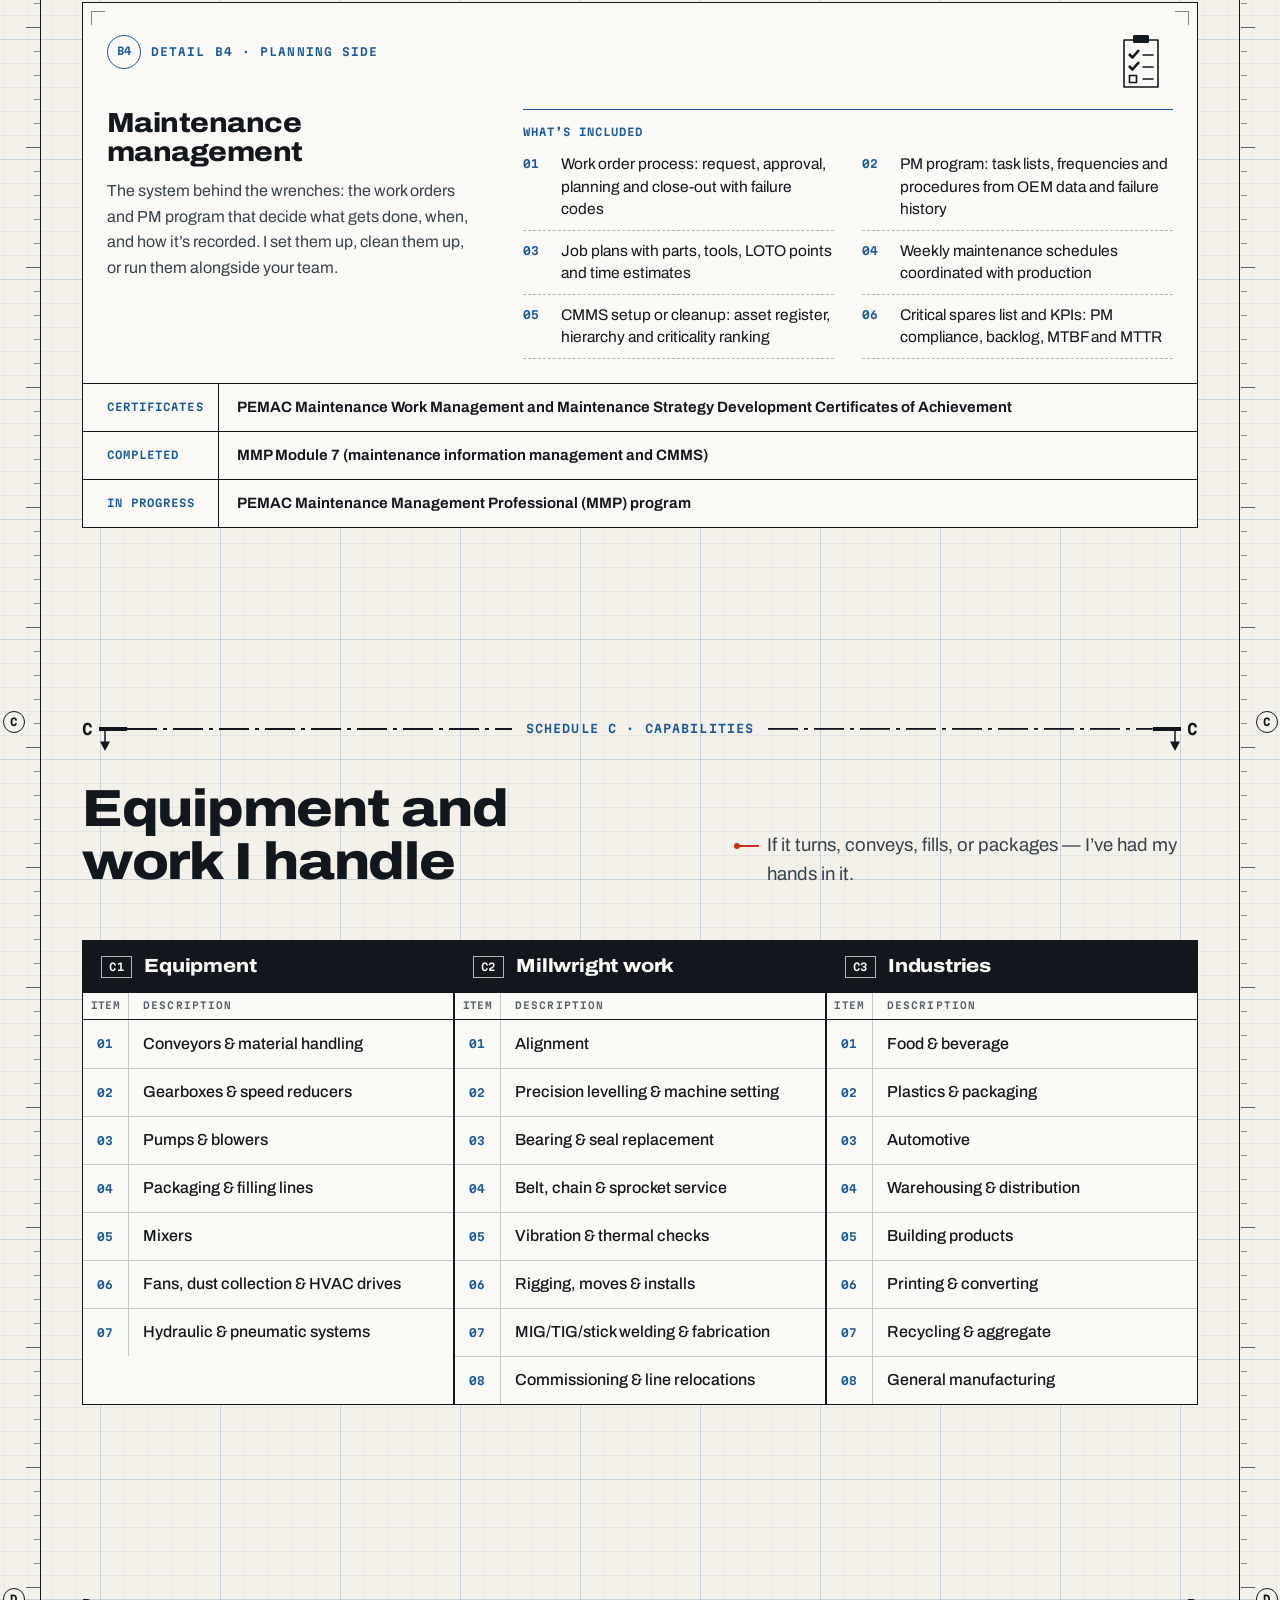
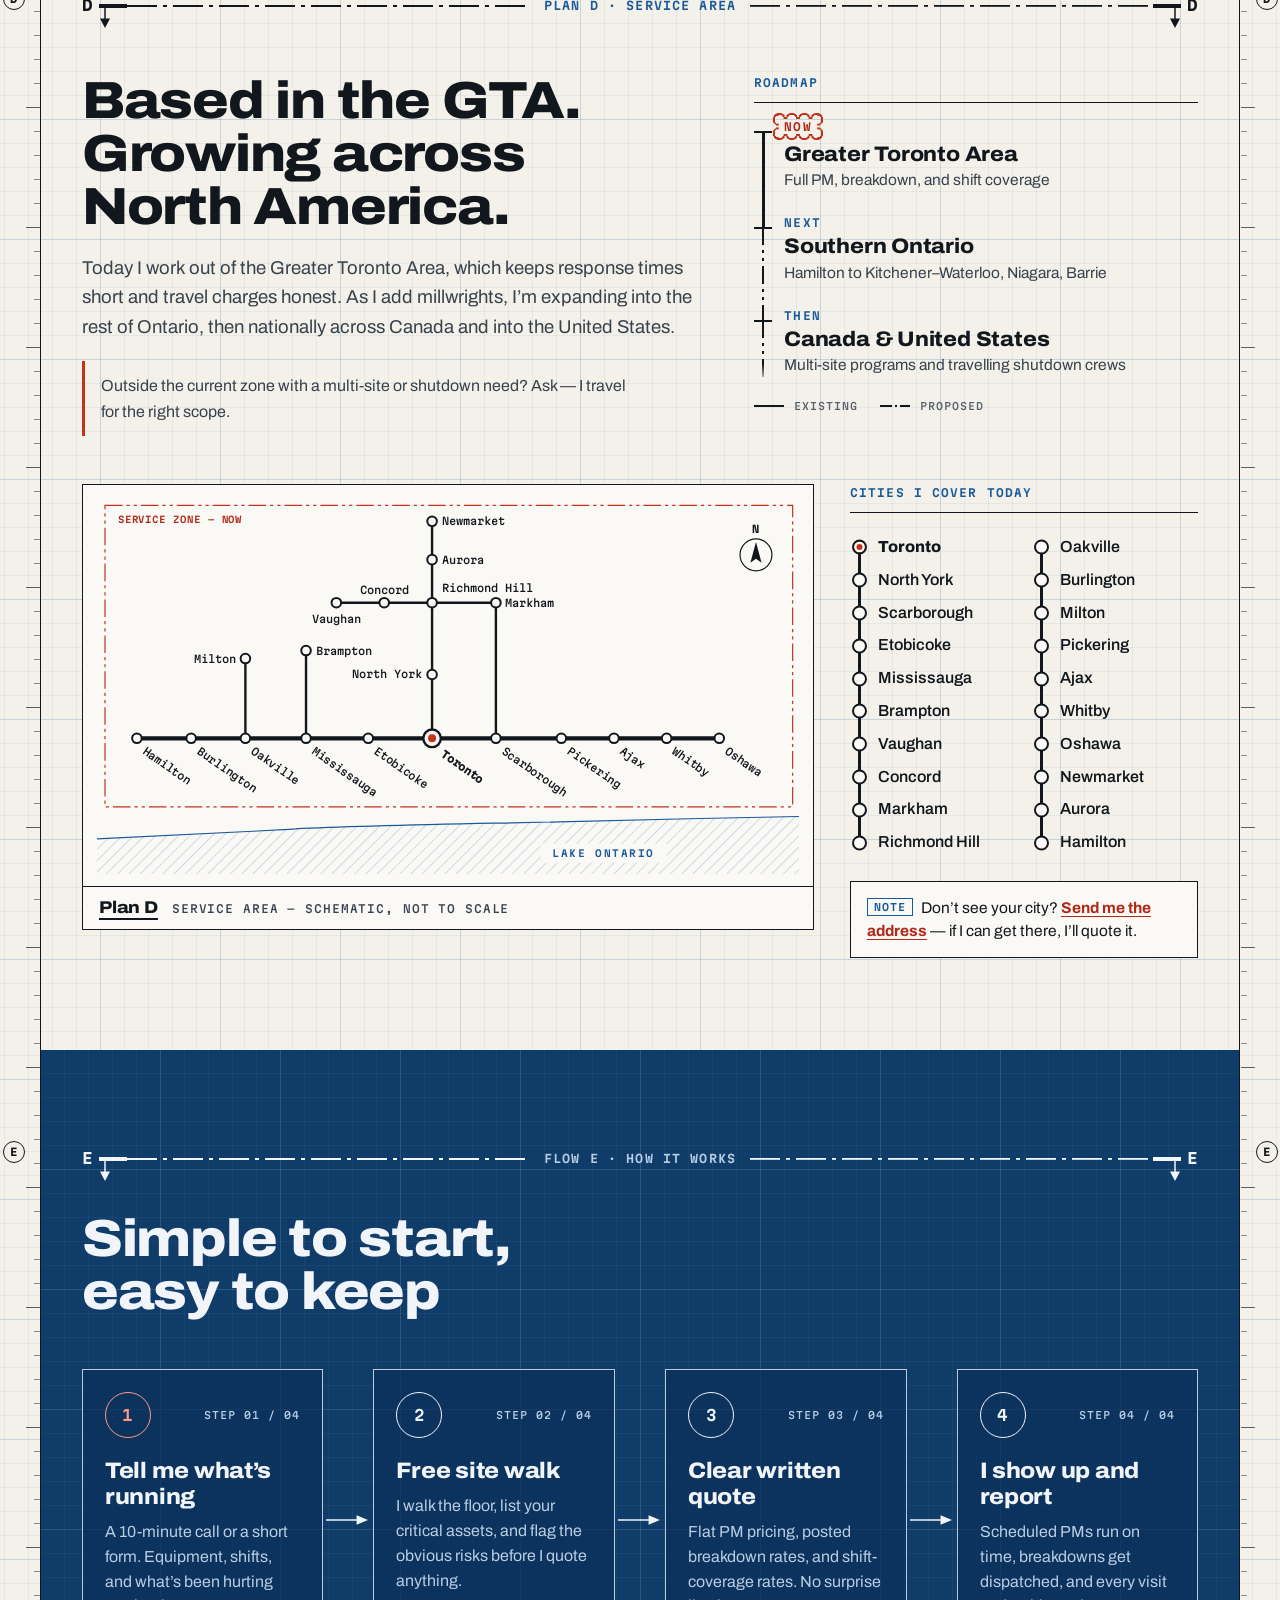
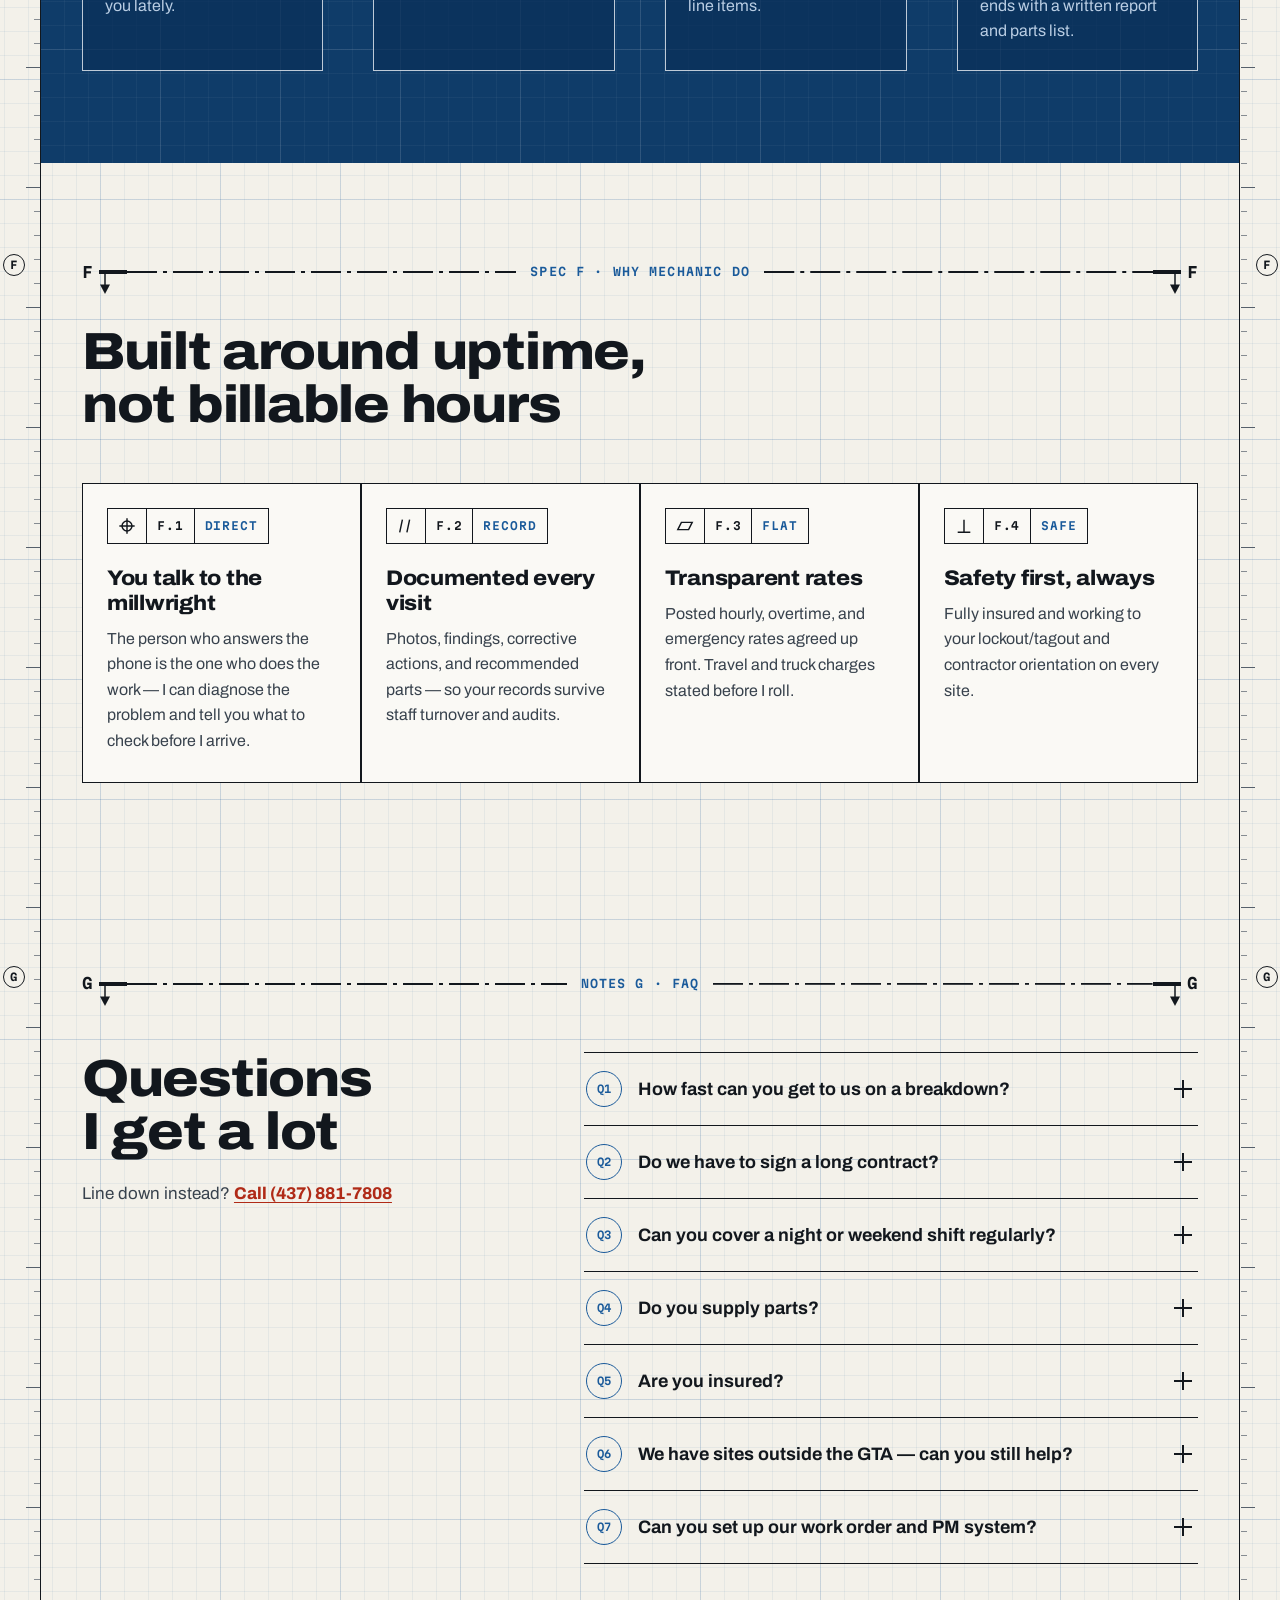
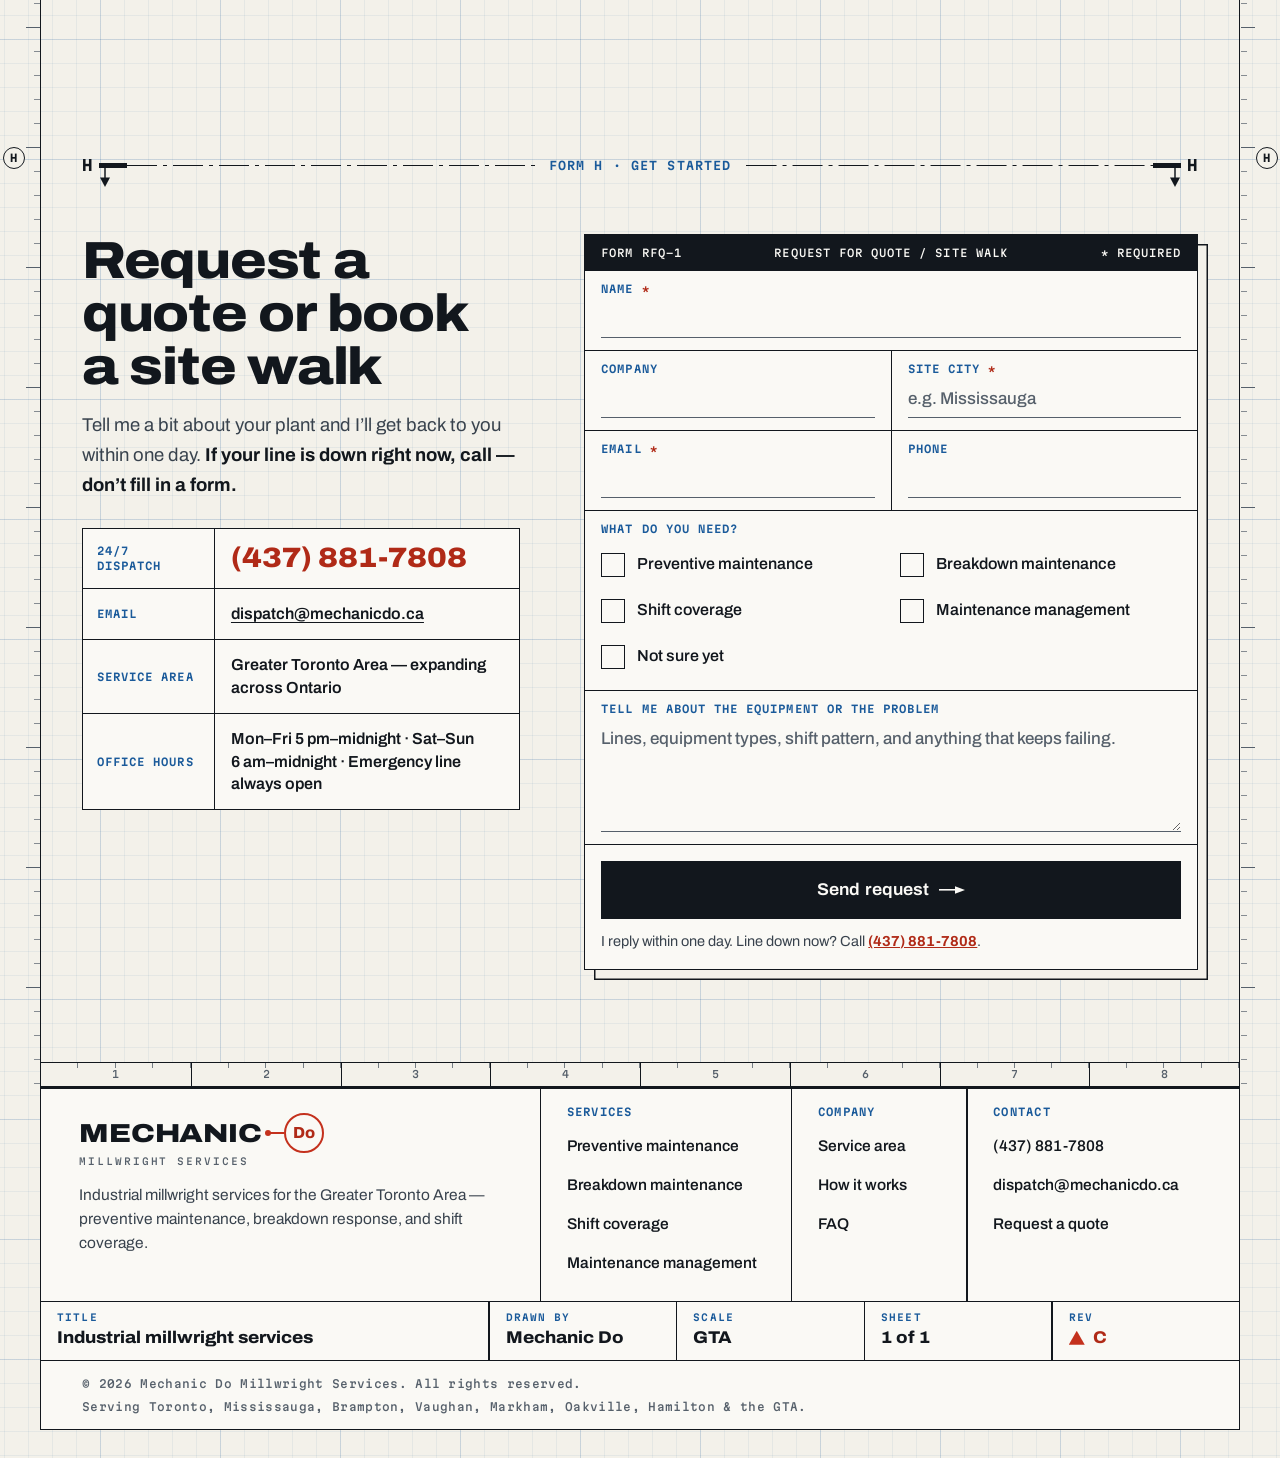
==== commit 02e29f10: "List PEMAC Certificates of Achievement and Module 7 The owner holds two PEMAC Certificates of Achiev" ====
--- a/index.html
+++ b/index.html
@@ -164,7 +164,8 @@
             <li><span class="balloon" aria-hidden="true">2</span>Fully insured</li>
             <li><span class="balloon" aria-hidden="true">3</span>24/7 emergency dispatch</li>
             <li><span class="balloon" aria-hidden="true">4</span>Written reports on every visit</li>
-            <li class="notes__wide"><span class="balloon" aria-hidden="true">5</span>Completing PEMAC&rsquo;s Maintenance Management Professional (MMP) program</li>
+            <li class="notes__wide"><span class="balloon" aria-hidden="true">5</span>PEMAC certificates: Maintenance Work Management &amp; Maintenance Strategy Development</li>
+            <li class="notes__wide"><span class="balloon" aria-hidden="true">6</span>Completing PEMAC&rsquo;s Maintenance Management Professional (MMP) program</li>
           </ol>
         </div>
       </div>
@@ -441,8 +442,12 @@
             </div>
           </div>
           <dl class="mini-tb">
-            <dt>Training</dt>
-            <dd>Completing PEMAC&rsquo;s Maintenance Management Professional (MMP) program</dd>
+            <dt>Certificates</dt>
+            <dd>PEMAC Maintenance Work Management and Maintenance Strategy Development Certificates of Achievement</dd>
+            <dt>Completed</dt>
+            <dd>MMP Module 7 (maintenance information management and CMMS)</dd>
+            <dt>In progress</dt>
+            <dd>PEMAC Maintenance Management Professional (MMP) program</dd>
           </dl>
         </article>
       </div>
@@ -747,7 +752,7 @@
           </details>
           <details class="qa">
             <summary><span class="qa__n" aria-hidden="true">Q7</span><span class="qa__q">Can you set up our work order and PM system?</span><span class="qa__x" aria-hidden="true"></span></summary>
-            <div class="qa__a"><p>Yes. I can set up or clean up your work order process and PM program &mdash; task lists, frequencies, job plans, and the CMMS records behind them &mdash; then hand it over to your team or keep running it with you. It draws on PEMAC&rsquo;s Maintenance Management Professional (MMP) program, which I&rsquo;m completing now.</p></div>
+            <div class="qa__a"><p>Yes. I can set up or clean up your work order process and PM program &mdash; task lists, frequencies, job plans, and the CMMS records behind them &mdash; then hand it over to your team or keep running it with you. I hold PEMAC&rsquo;s Maintenance Work Management and Maintenance Strategy Development Certificates of Achievement, I&rsquo;ve completed MMP Module 7 on maintenance information management and CMMS, and I&rsquo;m finishing the full Maintenance Management Professional (MMP) program.</p></div>
           </details>
         </div>
       </div>
--- a/assets/css/styles.css
+++ b/assets/css/styles.css
@@ -1049,7 +1049,17 @@
   .sheet-card--wide .sheet-card__cols { display: grid; grid-template-columns: minmax(0, 4fr) minmax(0, 7fr); column-gap: 44px; }
   .ticks--2col { display: grid; grid-template-columns: repeat(2, minmax(0, 1fr)); column-gap: 28px; }
 }
-/* hero note 5 (the credential) runs the full width of the notes block */
+/* a title block with several rows (B4's training record) gets ruled lines between rows */
+.mini-tb dt:not(:first-of-type),
+.mini-tb dd:not(:first-of-type) { border-top: 1px solid var(--ink); }
+/* on phones, B4's training record stacks each label over its text */
+@media (max-width: 559.98px) {
+  .sheet-card--wide .mini-tb { grid-template-columns: minmax(0, 1fr); }
+  .sheet-card--wide .mini-tb dt { border-right: 0; padding-bottom: 2px; }
+  .sheet-card--wide .mini-tb dd { padding: 2px 26px 13px; }
+  .sheet-card--wide .mini-tb dd:not(:first-of-type) { border-top: 0; }
+}
+/* hero notes 5 and 6 (the PEMAC credentials) run the full width of the notes block */
 .notes__list .notes__wide { grid-column: 1 / -1; }
 
 /* featured: Breakdown is the blueprint print */
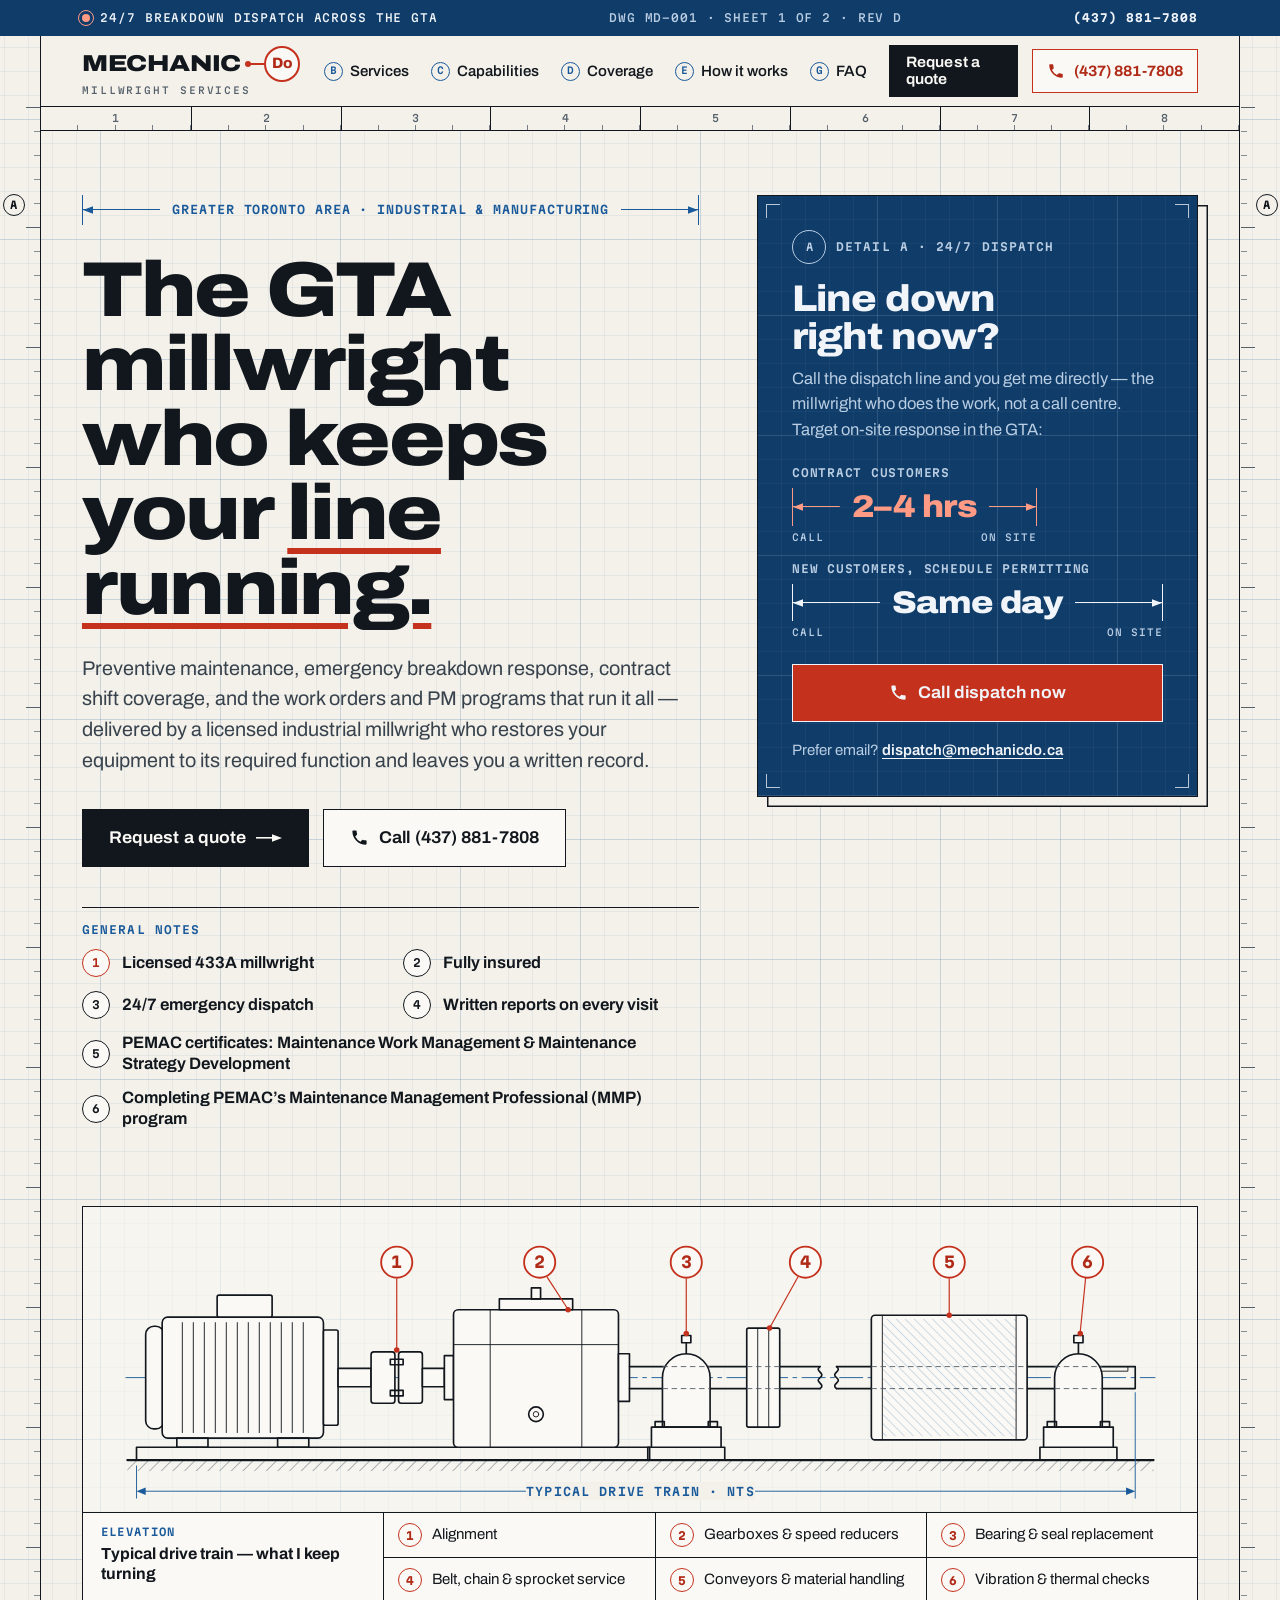
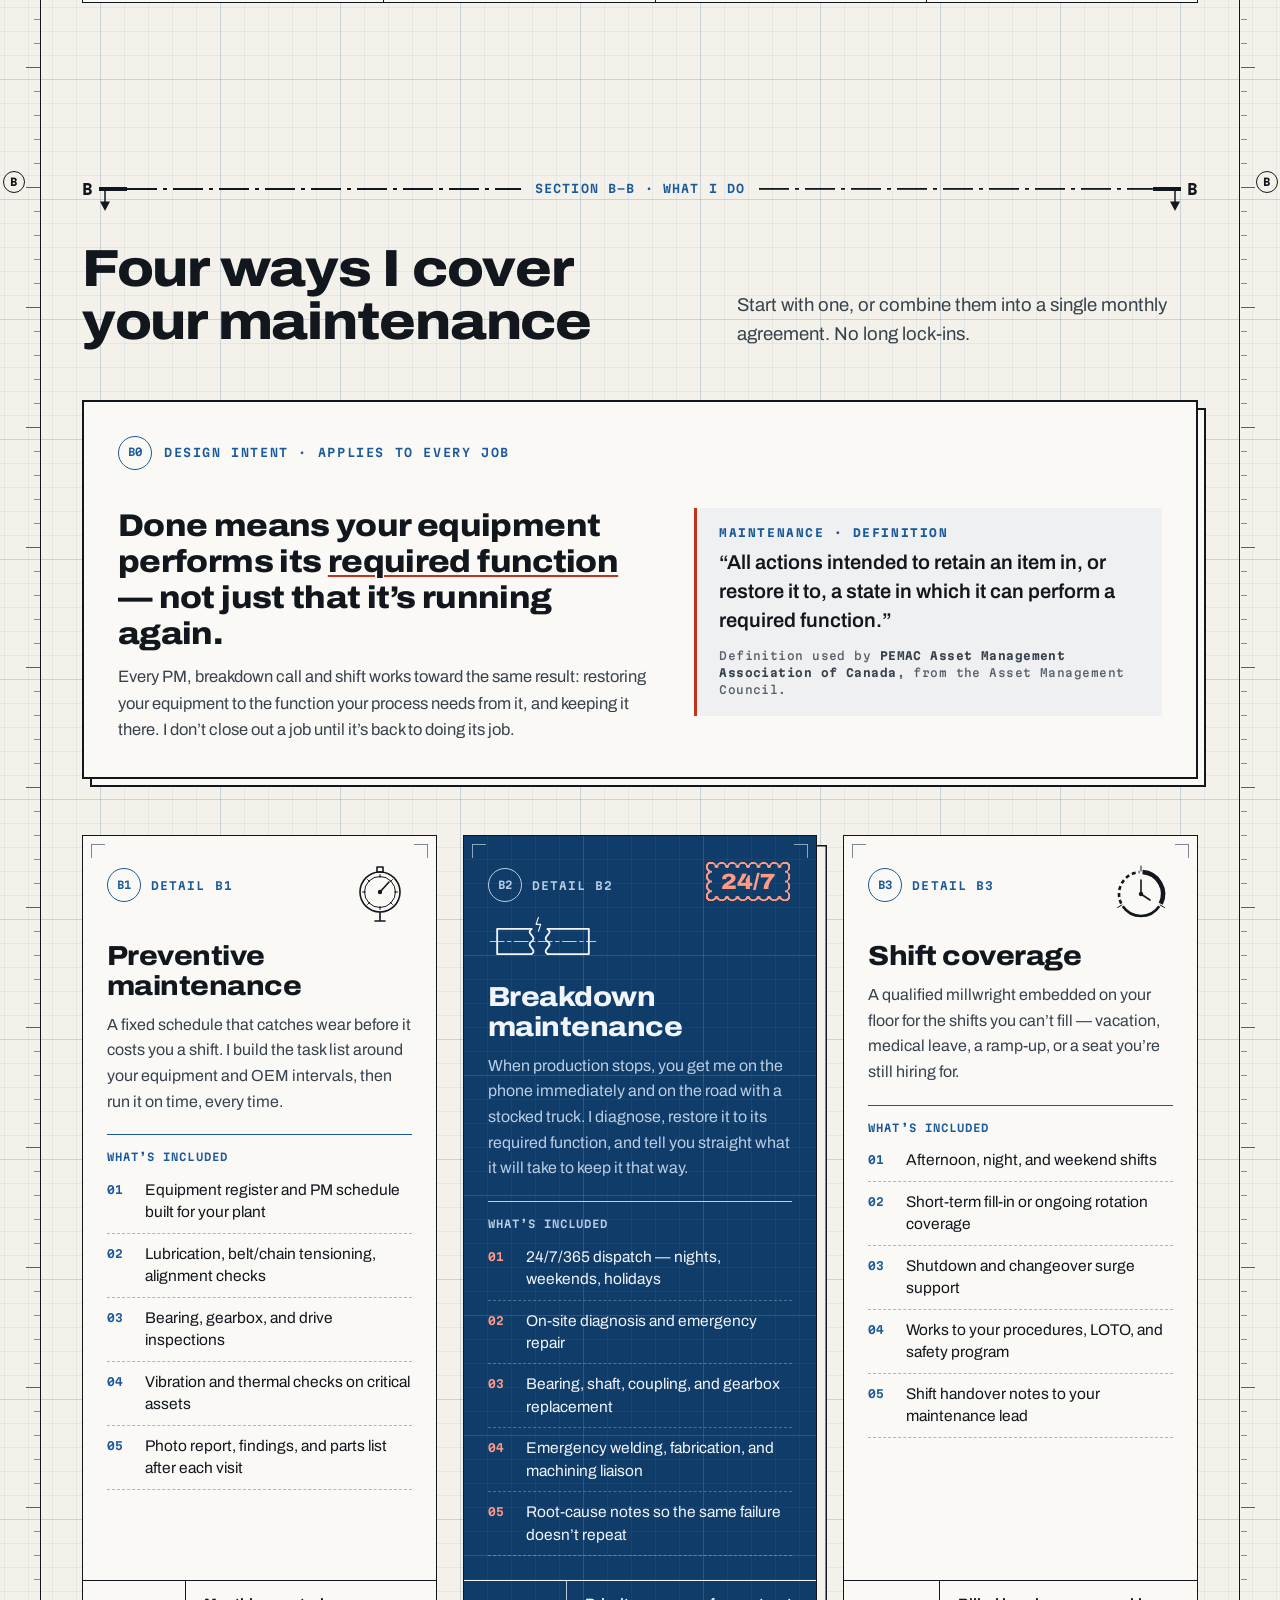
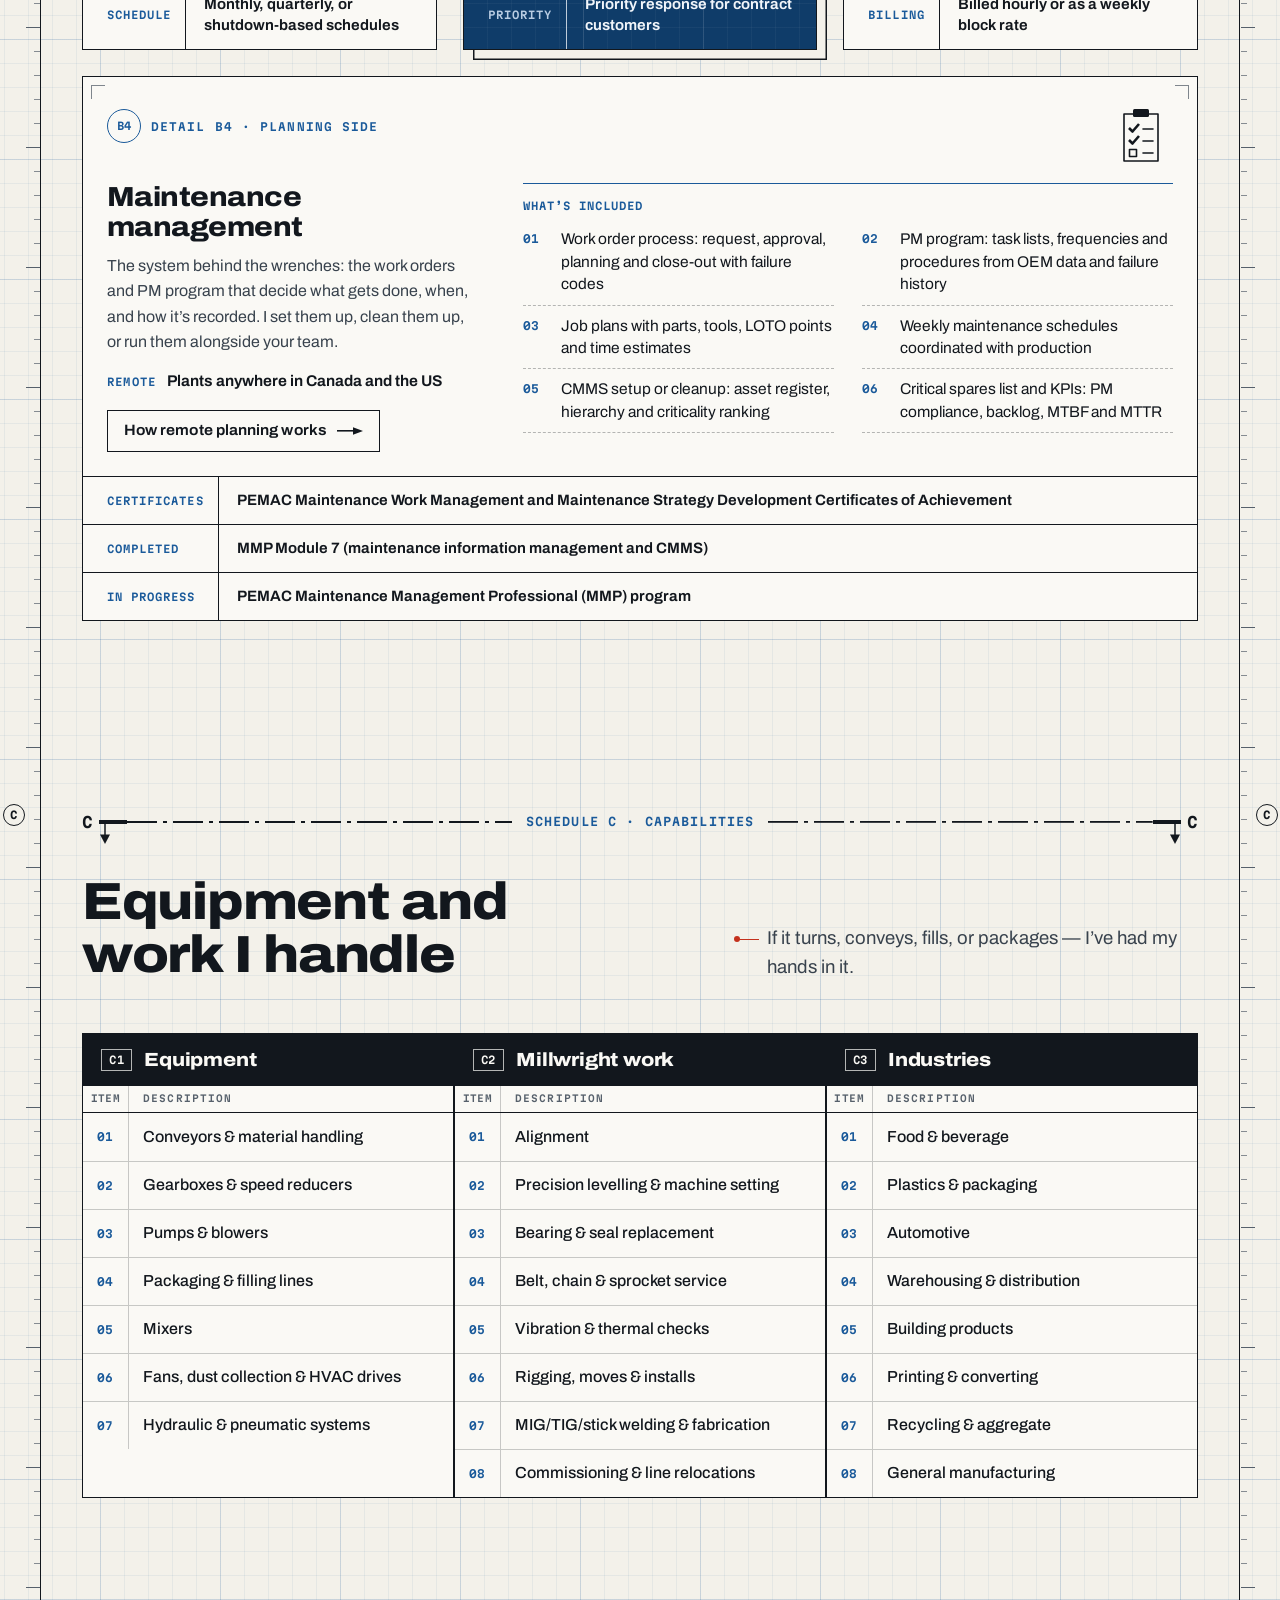
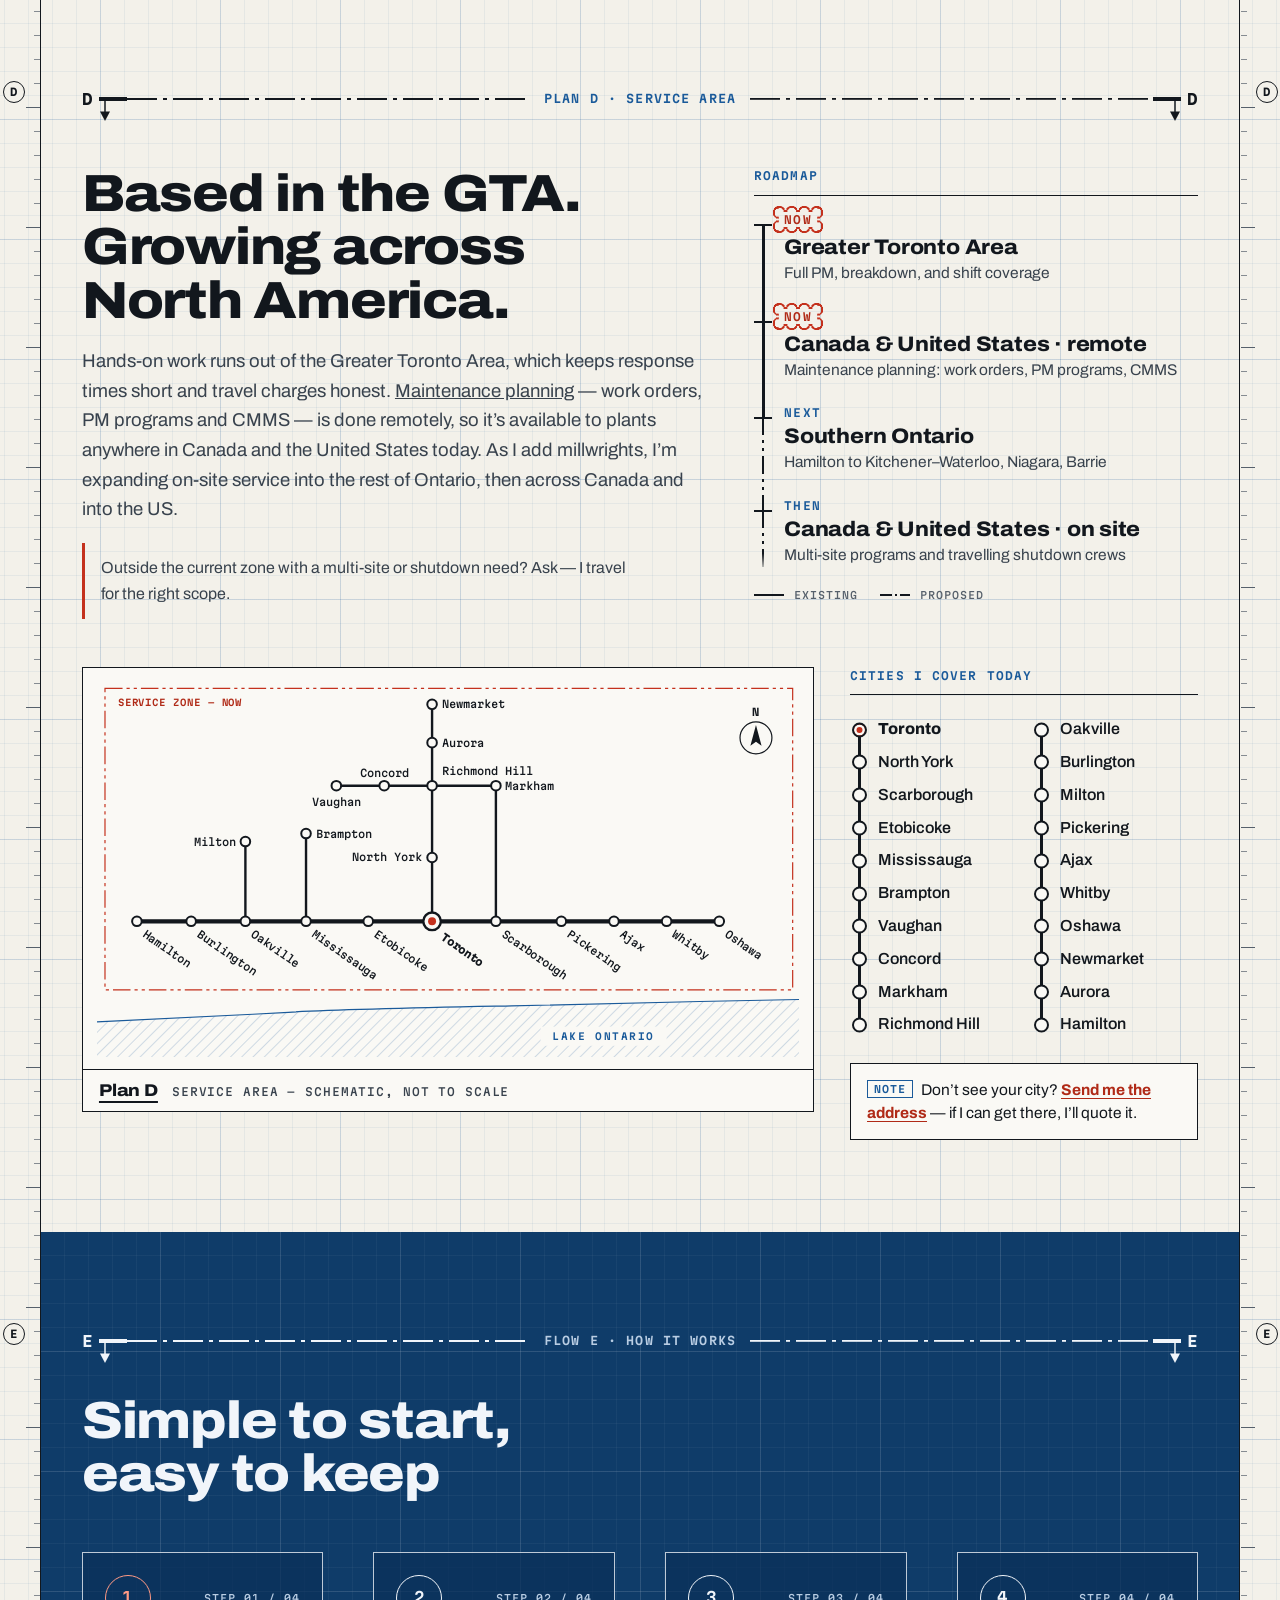
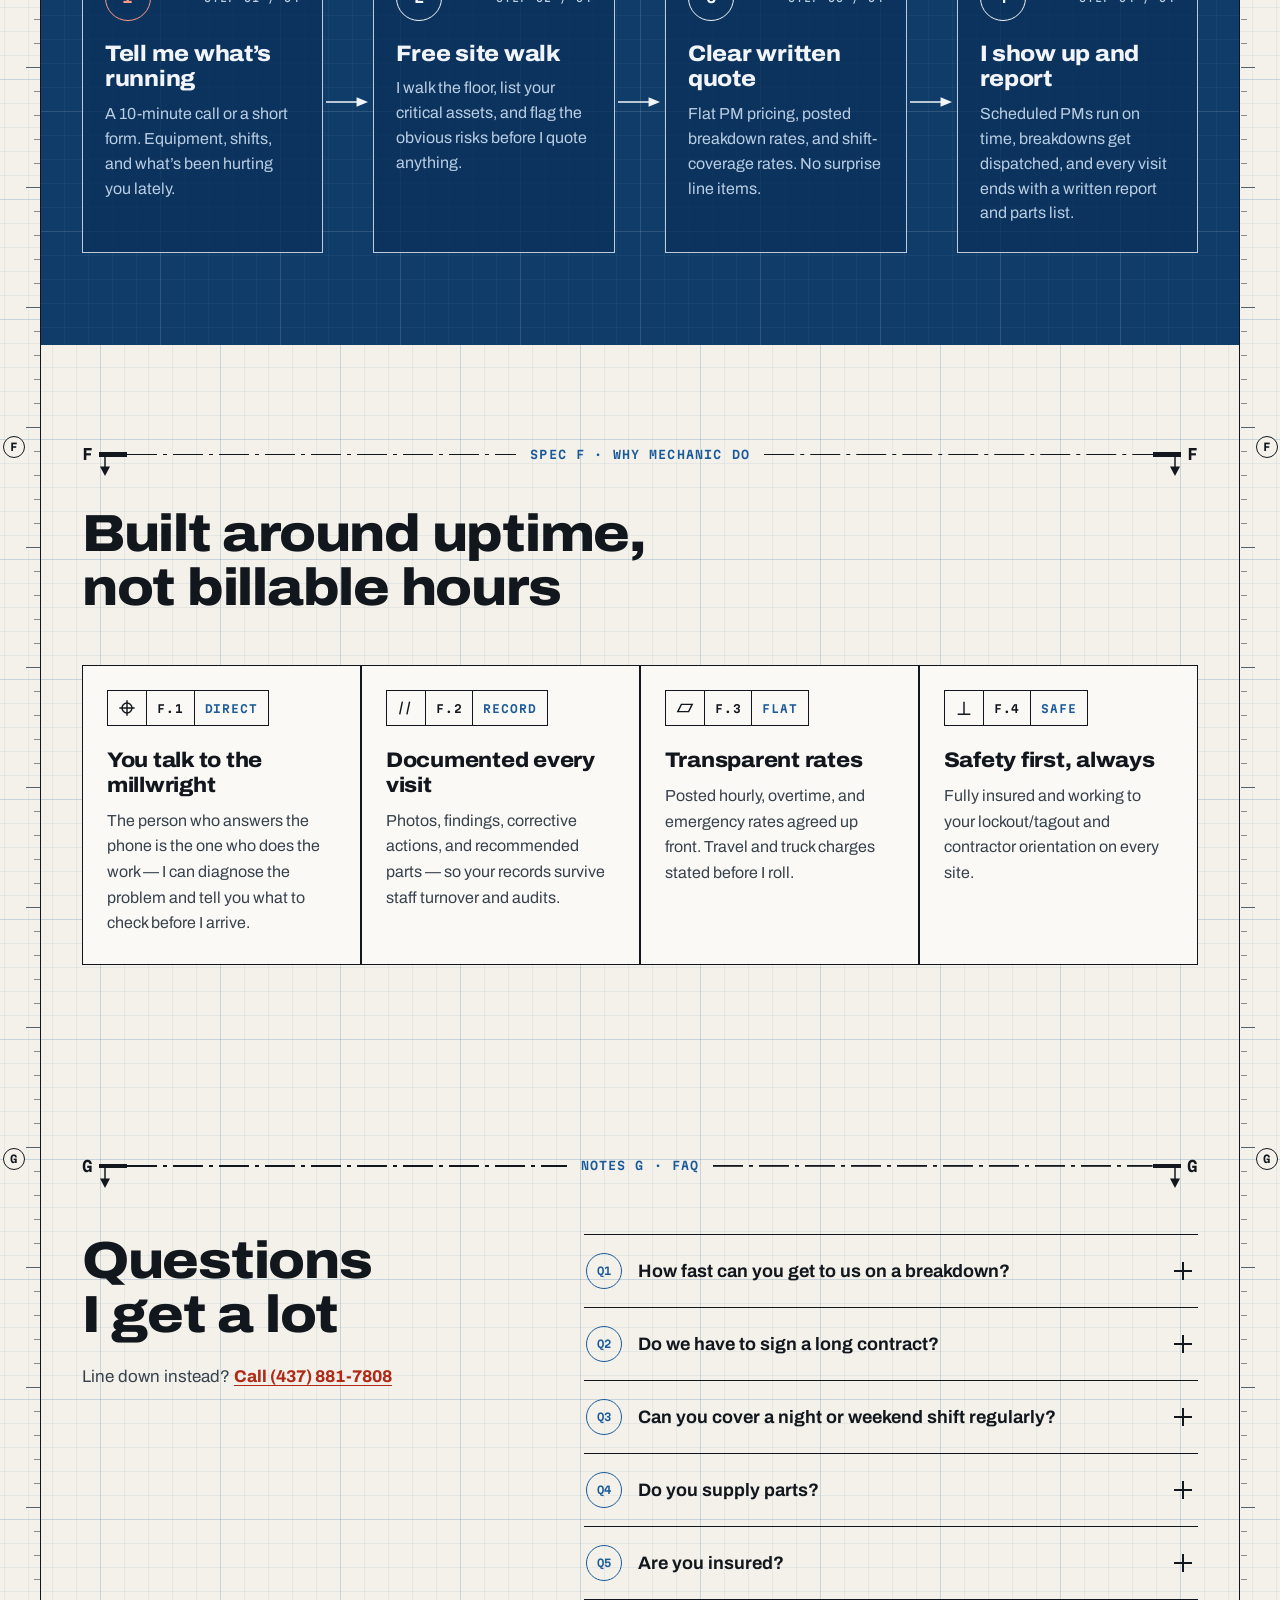
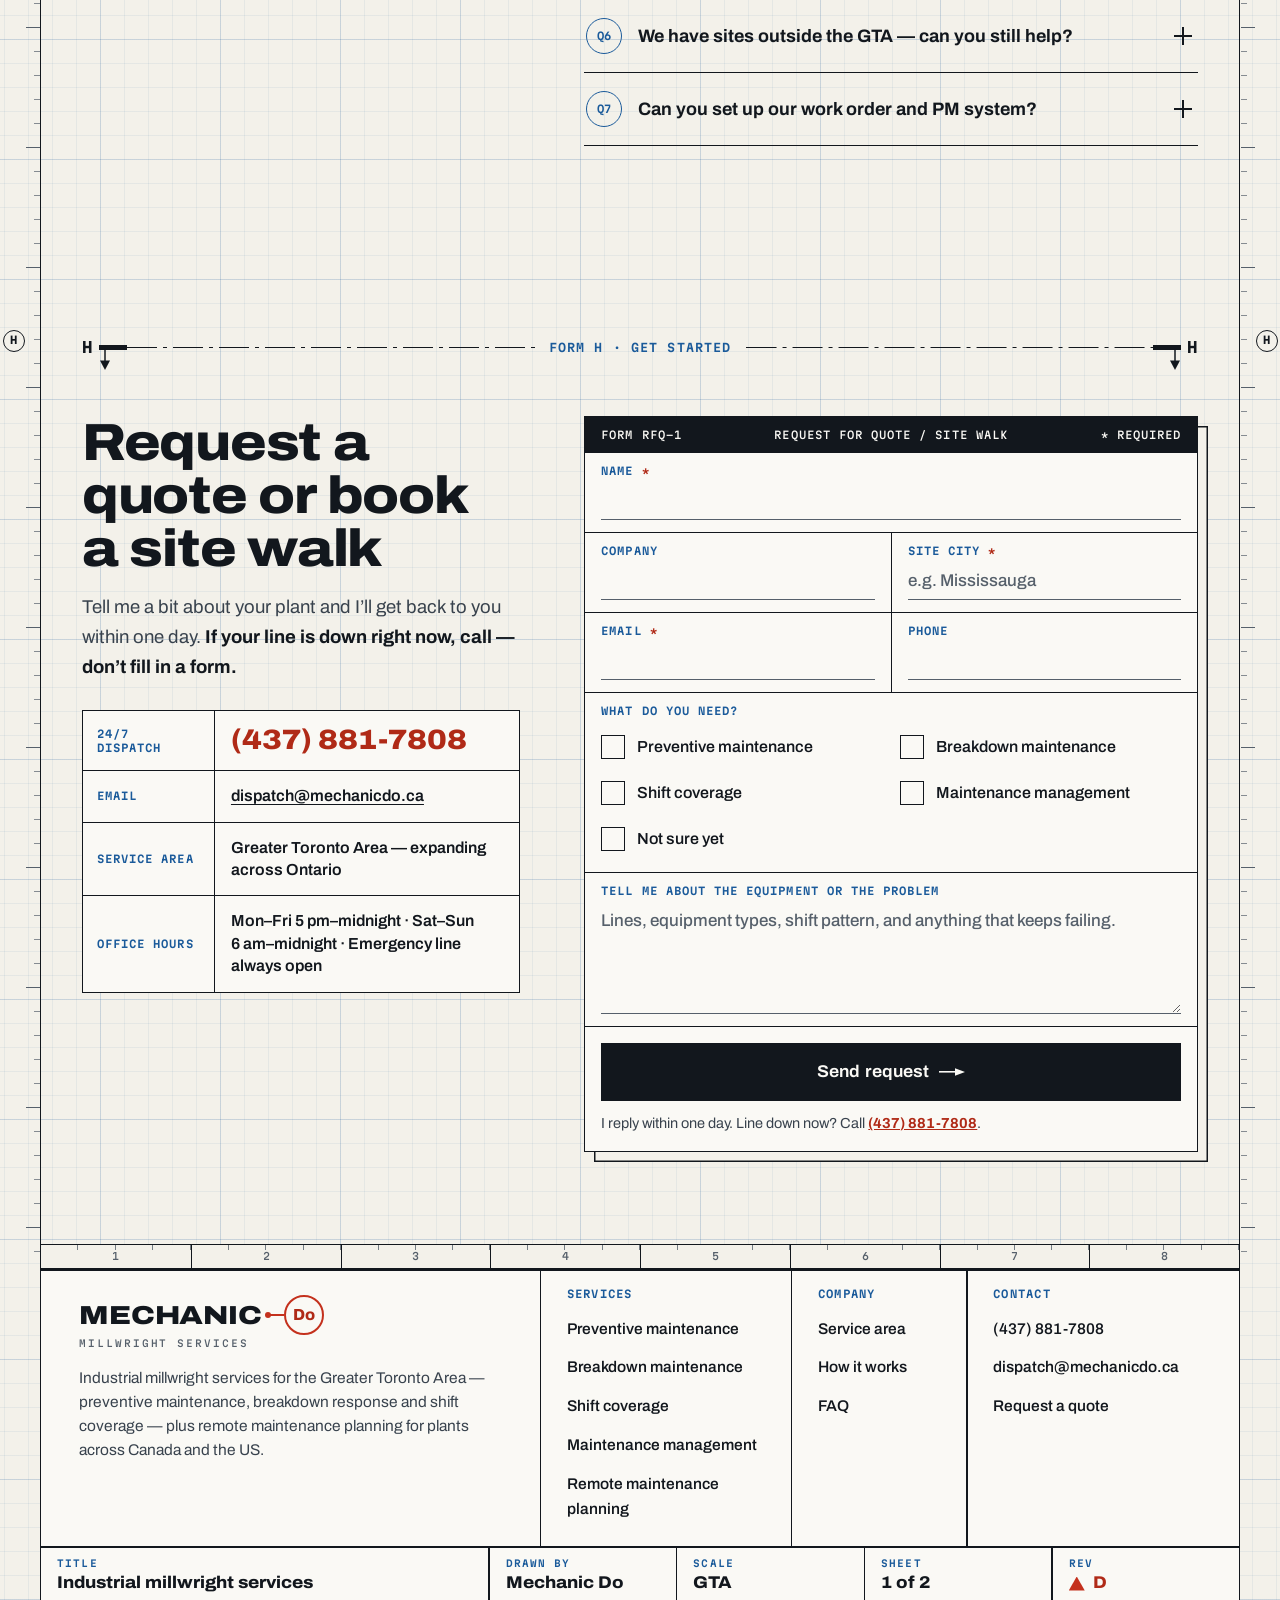
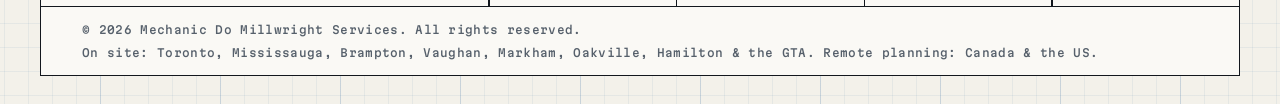
==== commit cc642556: "SEO for Canada and the US: remote-planning landing page, GTA targeting, structured data - New /maint" ====
--- a/index.html
+++ b/index.html
@@ -1,61 +1,290 @@
 <!DOCTYPE html>
-<html lang="en">
+<html lang="en-CA">
 <head>
 <meta charset="utf-8">
 <meta name="viewport" content="width=device-width, initial-scale=1">
-<title>Mechanic Do | Industrial Millwright Services in the GTA</title>
-<meta name="description" content="Licensed industrial millwright serving the Greater Toronto Area: preventive maintenance, 24/7 breakdown response, shift coverage, and work order and PM program management for plants.">
+<title>Industrial Millwright in Toronto &amp; the GTA | Mechanic Do</title>
+<meta name="description" content="Licensed 433A millwright in Toronto &amp; the GTA: preventive maintenance, 24/7 breakdown repair, shift coverage and PM programs. Call (437) 881-7808.">
 <link rel="canonical" href="https://mechanicdo.ca/">
 
 <!-- Open Graph / social -->
 <meta property="og:type" content="website">
-<meta property="og:title" content="Mechanic Do | Industrial Millwright Services in the GTA">
-<meta property="og:description" content="Preventive maintenance, 24/7 breakdown response, shift coverage, and work order and PM program management for GTA plants and production lines.">
+<meta property="og:site_name" content="Mechanic Do">
+<meta property="og:locale" content="en_CA">
+<meta property="og:title" content="Industrial Millwright in Toronto &amp; the GTA | Mechanic Do">
+<meta property="og:description" content="Preventive maintenance, 24/7 breakdown response and shift coverage in the GTA, plus remote maintenance planning for plants across Canada and the US.">
 <meta property="og:url" content="https://mechanicdo.ca/">
-<meta property="og:image" content="https://mechanicdo.ca/assets/img/og-image.svg">
+<meta property="og:image" content="https://mechanicdo.ca/assets/img/og-image.png">
+<meta property="og:image:width" content="1200">
+<meta property="og:image:height" content="630">
+<meta property="og:image:alt" content="Mechanic Do, the millwright who keeps your line running. 24/7 dispatch (437) 881-7808, mechanicdo.ca">
 <meta name="twitter:card" content="summary_large_image">
+<meta name="robots" content="max-image-preview:large">
 <meta name="theme-color" content="#0f3c69">
 
 <link rel="icon" href="assets/img/favicon.svg" type="image/svg+xml">
+<link rel="icon" href="assets/img/icon-192.png" type="image/png" sizes="192x192">
+<link rel="apple-touch-icon" href="assets/img/apple-touch-icon.png">
 <link rel="preload" href="assets/fonts/archivo-var.woff2" as="font" type="font/woff2" crossorigin>
 <link rel="preload" href="assets/fonts/martian-mono-var.woff2" as="font" type="font/woff2" crossorigin>
 <link rel="stylesheet" href="assets/css/styles.css">
 <script>document.documentElement.classList.add('js');</script>
 
-<!-- Local business structured data. Update NAP + hours before publishing. -->
+<!-- Structured data: site, business (on-site GTA, remote Canada & US), services, hours. -->
 <script type="application/ld+json">
 {
   "@context": "https://schema.org",
-  "@type": "ProfessionalService",
-  "name": "Mechanic Do Millwright Services",
-  "description": "Industrial millwright services: preventive maintenance, breakdown maintenance, shift coverage, and maintenance management (work orders and PM programs).",
-  "url": "https://mechanicdo.ca/",
-  "telephone": "+1-437-881-7808",
-  "email": "dispatch@mechanicdo.ca",
-  "priceRange": "$$",
-  "address": {
-    "@type": "PostalAddress",
-    "addressLocality": "Toronto",
-    "addressRegion": "ON",
-    "addressCountry": "CA"
-  },
-  "areaServed": [
-    { "@type": "City", "name": "Toronto" },
-    { "@type": "City", "name": "Mississauga" },
-    { "@type": "City", "name": "Brampton" },
-    { "@type": "City", "name": "Vaughan" },
-    { "@type": "City", "name": "Markham" },
-    { "@type": "City", "name": "Oakville" },
-    { "@type": "City", "name": "Hamilton" },
-    { "@type": "City", "name": "Oshawa" }
-  ],
-  "openingHoursSpecification": [{
-    "@type": "OpeningHoursSpecification",
-    "dayOfWeek": ["Monday","Tuesday","Wednesday","Thursday","Friday","Saturday","Sunday"],
-    "opens": "00:00",
-    "closes": "23:59",
-    "description": "24/7 emergency breakdown dispatch"
-  }]
+  "@graph": [
+    {
+      "@type": "WebSite",
+      "@id": "https://mechanicdo.ca/#website",
+      "url": "https://mechanicdo.ca/",
+      "name": "Mechanic Do",
+      "alternateName": "Mechanic Do Millwright Services",
+      "inLanguage": "en-CA",
+      "publisher": {
+        "@id": "https://mechanicdo.ca/#business"
+      }
+    },
+    {
+      "@type": "ProfessionalService",
+      "@id": "https://mechanicdo.ca/#business",
+      "name": "Mechanic Do",
+      "alternateName": "Mechanic Do Millwright Services",
+      "description": "Licensed 433A industrial millwright in Toronto and the GTA: preventive maintenance, 24/7 breakdown response and shift coverage on site, plus remote maintenance planning (work orders, PM programs, CMMS) for plants across Canada and the United States.",
+      "url": "https://mechanicdo.ca/",
+      "logo": "https://mechanicdo.ca/brand/logo.png",
+      "image": "https://mechanicdo.ca/assets/img/og-image.png",
+      "telephone": "+1-437-881-7808",
+      "email": "dispatch@mechanicdo.ca",
+      "address": {
+        "@type": "PostalAddress",
+        "addressLocality": "Toronto",
+        "addressRegion": "ON",
+        "addressCountry": "CA"
+      },
+      "areaServed": [
+        {
+          "@type": "AdministrativeArea",
+          "name": "Greater Toronto Area"
+        },
+        {
+          "@type": "City",
+          "name": "Toronto"
+        },
+        {
+          "@type": "City",
+          "name": "North York"
+        },
+        {
+          "@type": "City",
+          "name": "Scarborough"
+        },
+        {
+          "@type": "City",
+          "name": "Etobicoke"
+        },
+        {
+          "@type": "City",
+          "name": "Mississauga"
+        },
+        {
+          "@type": "City",
+          "name": "Brampton"
+        },
+        {
+          "@type": "City",
+          "name": "Vaughan"
+        },
+        {
+          "@type": "City",
+          "name": "Concord"
+        },
+        {
+          "@type": "City",
+          "name": "Markham"
+        },
+        {
+          "@type": "City",
+          "name": "Richmond Hill"
+        },
+        {
+          "@type": "City",
+          "name": "Oakville"
+        },
+        {
+          "@type": "City",
+          "name": "Burlington"
+        },
+        {
+          "@type": "City",
+          "name": "Milton"
+        },
+        {
+          "@type": "City",
+          "name": "Pickering"
+        },
+        {
+          "@type": "City",
+          "name": "Ajax"
+        },
+        {
+          "@type": "City",
+          "name": "Whitby"
+        },
+        {
+          "@type": "City",
+          "name": "Oshawa"
+        },
+        {
+          "@type": "City",
+          "name": "Newmarket"
+        },
+        {
+          "@type": "City",
+          "name": "Aurora"
+        },
+        {
+          "@type": "City",
+          "name": "Hamilton"
+        }
+      ],
+      "openingHoursSpecification": [
+        {
+          "@type": "OpeningHoursSpecification",
+          "dayOfWeek": [
+            "Monday",
+            "Tuesday",
+            "Wednesday",
+            "Thursday",
+            "Friday"
+          ],
+          "opens": "17:00",
+          "closes": "23:59"
+        },
+        {
+          "@type": "OpeningHoursSpecification",
+          "dayOfWeek": [
+            "Saturday",
+            "Sunday"
+          ],
+          "opens": "06:00",
+          "closes": "23:59"
+        }
+      ],
+      "contactPoint": [
+        {
+          "@type": "ContactPoint",
+          "contactType": "emergency",
+          "name": "24/7 breakdown dispatch",
+          "telephone": "+1-437-881-7808",
+          "email": "dispatch@mechanicdo.ca",
+          "availableLanguage": "English",
+          "areaServed": {
+            "@type": "AdministrativeArea",
+            "name": "Greater Toronto Area"
+          },
+          "hoursAvailable": {
+            "@type": "OpeningHoursSpecification",
+            "dayOfWeek": [
+              "Monday",
+              "Tuesday",
+              "Wednesday",
+              "Thursday",
+              "Friday",
+              "Saturday",
+              "Sunday"
+            ],
+            "opens": "00:00",
+            "closes": "23:59"
+          }
+        }
+      ],
+      "knowsAbout": [
+        "Industrial maintenance",
+        "Millwright services",
+        "Preventive maintenance",
+        "Breakdown maintenance",
+        "Maintenance planning and scheduling",
+        "Work order management",
+        "Preventive maintenance program development",
+        "Computerized maintenance management systems (CMMS)"
+      ],
+      "hasOfferCatalog": {
+        "@type": "OfferCatalog",
+        "name": "Millwright and maintenance services",
+        "itemListElement": [
+          {
+            "@type": "Offer",
+            "itemOffered": {
+              "@type": "Service",
+              "name": "Preventive maintenance",
+              "description": "PM schedules built around your equipment and OEM intervals, run on time, with a photo report and parts list after each visit.",
+              "areaServed": {
+                "@type": "AdministrativeArea",
+                "name": "Greater Toronto Area"
+              },
+              "provider": {
+                "@id": "https://mechanicdo.ca/#business"
+              }
+            }
+          },
+          {
+            "@type": "Offer",
+            "itemOffered": {
+              "@type": "Service",
+              "name": "Breakdown maintenance",
+              "description": "24/7 emergency breakdown response: on-site diagnosis and repair, with root-cause notes so the same failure doesn't repeat.",
+              "areaServed": {
+                "@type": "AdministrativeArea",
+                "name": "Greater Toronto Area"
+              },
+              "provider": {
+                "@id": "https://mechanicdo.ca/#business"
+              }
+            }
+          },
+          {
+            "@type": "Offer",
+            "itemOffered": {
+              "@type": "Service",
+              "name": "Shift coverage",
+              "description": "A licensed millwright for afternoon, night and weekend shifts, short-term or ongoing.",
+              "areaServed": {
+                "@type": "AdministrativeArea",
+                "name": "Greater Toronto Area"
+              },
+              "provider": {
+                "@id": "https://mechanicdo.ca/#business"
+              }
+            }
+          },
+          {
+            "@type": "Offer",
+            "itemOffered": {
+              "@type": "Service",
+              "name": "Remote maintenance planning",
+              "description": "Work order process, PM program development, job plans, weekly scheduling, CMMS setup and cleanup, critical spares and KPIs, done remotely.",
+              "areaServed": [
+                {
+                  "@type": "Country",
+                  "name": "Canada"
+                },
+                {
+                  "@type": "Country",
+                  "name": "United States"
+                }
+              ],
+              "provider": {
+                "@id": "https://mechanicdo.ca/#business"
+              },
+              "url": "https://mechanicdo.ca/maintenance-planning/"
+            }
+          }
+        ]
+      }
+    }
+  ]
 }
 </script>
 </head>
@@ -67,7 +296,7 @@
 <div class="strip">
   <div class="strip__in">
     <p class="strip__msg"><span class="pulse" aria-hidden="true"></span>24/7 breakdown dispatch across the GTA</p>
-    <p class="strip__dwg" aria-hidden="true">DWG MD-001 &middot; Sheet 1 of 1 &middot; Rev C</p>
+    <p class="strip__dwg" aria-hidden="true">DWG MD-001 &middot; Sheet 1 of 2 &middot; Rev D</p>
     <a class="strip__tel" href="tel:+14378817808">(437) 881-7808</a>
   </div>
 </div>
@@ -75,7 +304,7 @@
 <!-- ============ HEADER ============ -->
 <header class="hdr" id="siteHeader">
   <div class="hdr__in">
-    <a class="brand" href="#top" aria-label="Mechanic Do home">
+    <a class="brand" href="#top" aria-label="Mechanic Do Millwright Services, home">
       <span class="brand__word">Mechanic</span>
       <span class="brand__leader" aria-hidden="true"></span>
       <span class="brand__balloon">Do</span>
@@ -115,7 +344,7 @@
       <div class="hero__grid">
         <div class="hero__copy">
           <p class="dimline"><span class="dimline__txt">Greater Toronto Area &middot; Industrial &amp; manufacturing</span></p>
-          <h1 id="hero-title">The millwright who keeps your <span class="redline">line running.</span></h1>
+          <h1 id="hero-title">The GTA millwright who keeps your <span class="redline">line running.</span></h1>
           <p class="lede">
             Preventive maintenance, emergency breakdown response, contract shift coverage, and the
             work orders and PM programs that run it all &mdash; delivered by a licensed industrial millwright
@@ -428,6 +657,8 @@
             <div>
               <h3>Maintenance management</h3>
               <p>The system behind the wrenches: the work orders and PM program that decide what gets done, when, and how it&rsquo;s recorded. I set them up, clean them up, or run them alongside your team.</p>
+              <p class="remote-tag"><span class="remote-tag__k">Remote</span>Plants anywhere in Canada and the US</p>
+              <a class="btn btn--line btn--sm" href="maintenance-planning/">How remote planning works <span class="btn__arw" aria-hidden="true"></span></a>
             </div>
             <div>
               <p class="incl">What&rsquo;s included</p>
@@ -522,9 +753,11 @@
         <div class="cov__copy">
           <h2 id="cov-title">Based in the GTA. Growing across North America.</h2>
           <p>
-            Today I work out of the Greater Toronto Area, which keeps response
-            times short and travel charges honest. As I add millwrights, I&rsquo;m expanding
-            into the rest of Ontario, then nationally across Canada and into the United States.
+            Hands-on work runs out of the Greater Toronto Area, which keeps response
+            times short and travel charges honest. <a href="maintenance-planning/">Maintenance planning</a> &mdash;
+            work orders, PM programs and CMMS &mdash; is done remotely, so it&rsquo;s available to plants
+            anywhere in Canada and the United States today. As I add millwrights, I&rsquo;m expanding
+            on-site service into the rest of Ontario, then across Canada and into the US.
           </p>
           <p class="muted">Outside the current zone with a multi-site or shutdown need? Ask &mdash; I travel for the right scope.</p>
         </div>
@@ -537,6 +770,11 @@
               <strong>Greater Toronto Area</strong>
               <span class="road__what">Full PM, breakdown, and shift coverage</span>
             </li>
+            <li class="road__item is-now">
+              <span class="road__when cloud">Now</span>
+              <strong>Canada &amp; United States &middot;&nbsp;remote</strong>
+              <span class="road__what">Maintenance planning: work orders, PM programs, CMMS</span>
+            </li>
             <li class="road__item">
               <span class="road__when">Next</span>
               <strong>Southern Ontario</strong>
@@ -544,7 +782,7 @@
             </li>
             <li class="road__item">
               <span class="road__when">Then</span>
-              <strong>Canada &amp; United States</strong>
+              <strong>Canada &amp; United States &middot;&nbsp;on&nbsp;site</strong>
               <span class="road__what">Multi-site programs and travelling shutdown crews</span>
             </li>
           </ol>
@@ -748,7 +986,7 @@
           </details>
           <details class="qa">
             <summary><span class="qa__n" aria-hidden="true">Q6</span><span class="qa__q">We have sites outside the GTA &mdash; can you still help?</span><span class="qa__x" aria-hidden="true"></span></summary>
-            <div class="qa__a"><p>Often, yes. I&rsquo;m expanding through Southern Ontario and then across Canada and the US. For multi-site programs and shutdowns I already travel &mdash; send me the locations and I&rsquo;ll tell you honestly what I can cover.</p></div>
+            <div class="qa__a"><p>Yes for planning work: work orders, PM programs and CMMS are done remotely, so I take them on for plants anywhere in Canada and the US &mdash; see <a href="maintenance-planning/">remote maintenance planning</a>. Hands-on service is expanding through Southern Ontario first, and for multi-site programs and shutdowns I already travel &mdash; send me the locations and I&rsquo;ll tell you honestly what I can cover.</p></div>
           </details>
           <details class="qa">
             <summary><span class="qa__n" aria-hidden="true">Q7</span><span class="qa__q">Can you set up our work order and PM system?</span><span class="qa__x" aria-hidden="true"></span></summary>
@@ -863,7 +1101,7 @@
         <span class="brand__balloon">Do</span>
         <span class="brand__sub">Millwright services</span>
       </span>
-      <p>Industrial millwright services for the Greater Toronto Area &mdash; preventive maintenance, breakdown response, and shift coverage.</p>
+      <p>Industrial millwright services for the Greater Toronto Area &mdash; preventive maintenance, breakdown response and shift coverage &mdash; plus remote maintenance planning for plants across Canada and the US.</p>
     </div>
     <nav class="tb__nav" aria-label="Footer">
       <div class="tb__col">
@@ -872,6 +1110,7 @@
         <a href="#services">Breakdown maintenance</a>
         <a href="#services">Shift coverage</a>
         <a href="#services">Maintenance management</a>
+        <a href="maintenance-planning/">Remote maintenance planning</a>
       </div>
       <div class="tb__col">
         <h3>Company</h3>
@@ -890,13 +1129,13 @@
       <div class="tb__m tb__m--title"><dt>Title</dt><dd>Industrial millwright services</dd></div>
       <div class="tb__m"><dt>Drawn by</dt><dd>Mechanic Do</dd></div>
       <div class="tb__m"><dt>Scale</dt><dd>GTA</dd></div>
-      <div class="tb__m"><dt>Sheet</dt><dd>1 of 1</dd></div>
-      <div class="tb__m tb__m--rev"><dt>Rev</dt><dd>C</dd></div>
+      <div class="tb__m"><dt>Sheet</dt><dd>1 of 2</dd></div>
+      <div class="tb__m tb__m--rev"><dt>Rev</dt><dd>D</dd></div>
     </dl>
   </div>
   <div class="tb__legal">
     <p>&copy; <span id="year">2026</span> Mechanic Do Millwright Services. All rights reserved.</p>
-    <p>Serving Toronto, Mississauga, Brampton, Vaughan, Markham, Oakville, Hamilton &amp; the GTA.</p>
+    <p>On site: Toronto, Mississauga, Brampton, Vaughan, Markham, Oakville, Hamilton &amp; the GTA. Remote planning: Canada &amp; the US.</p>
   </div>
 </footer>
 
--- a/assets/css/styles.css
+++ b/assets/css/styles.css
@@ -1059,6 +1059,36 @@
   .sheet-card--wide .mini-tb dd { padding: 2px 26px 13px; }
   .sheet-card--wide .mini-tb dd:not(:first-of-type) { border-top: 0; }
 }
+/* B4: remote availability tag + link to the remote-planning page */
+.sheet-card__cols > div > p.remote-tag {
+  display: flex; flex-wrap: wrap; align-items: baseline; gap: 4px 10px;
+  margin: -6px 0 16px; color: var(--ink); font-size: 15.5px; font-weight: 650;
+}
+.remote-tag__k { color: var(--cyan); font: 600 10.5px/1.3 var(--f-mono); letter-spacing: .12em; text-transform: uppercase; }
+.sheet-card__cols .btn { margin-bottom: 24px; }
+
+/* ---------- remote-planning page ---------- */
+.crumbs { margin: 0 0 16px; color: var(--ink-3); font: 600 11px/1.4 var(--f-mono); letter-spacing: .1em; text-transform: uppercase; }
+.crumbs a { color: var(--cyan); text-underline-offset: 3px; }
+.crumbs__sep { margin: 0 8px; }
+.where { list-style: none; margin: 0 0 24px; padding: 0; border-top: 1px solid rgba(241, 245, 250, .28); }
+.where li { display: grid; gap: 3px; padding: 12px 0; border-bottom: 1px solid rgba(241, 245, 250, .28); }
+.where__k { color: var(--on-blue-2); font: 600 10.5px/1.3 var(--f-mono); letter-spacing: .12em; text-transform: uppercase; }
+.where__v { color: var(--on-blue); font-size: 17px; font-weight: 700; line-height: 1.35; }
+@media (min-width: 1000px) {
+  .spec.spec--3 { grid-template-columns: repeat(3, minmax(0, 1fr)); }
+}
+.sheet-card h2 {
+  margin: 0 0 12px;
+  font-size: clamp(24px, 1rem + .9vw, 30px);
+  font-stretch: 110%;
+  line-height: 1.08;
+  letter-spacing: -.018em;
+}
+h1.h1--long { font-size: clamp(34px, 1rem + 3.4vw, 62px); line-height: 1; }
+.cta-plate .sec-head__row p { margin: 0; color: var(--on-blue-2); font-size: clamp(17px, 1rem + .2vw, 19px); line-height: 1.55; }
+.cta-plate .btn { margin-top: 8px; }
+
 /* hero notes 5 and 6 (the PEMAC credentials) run the full width of the notes block */
 .notes__list .notes__wide { grid-column: 1 / -1; }
 
